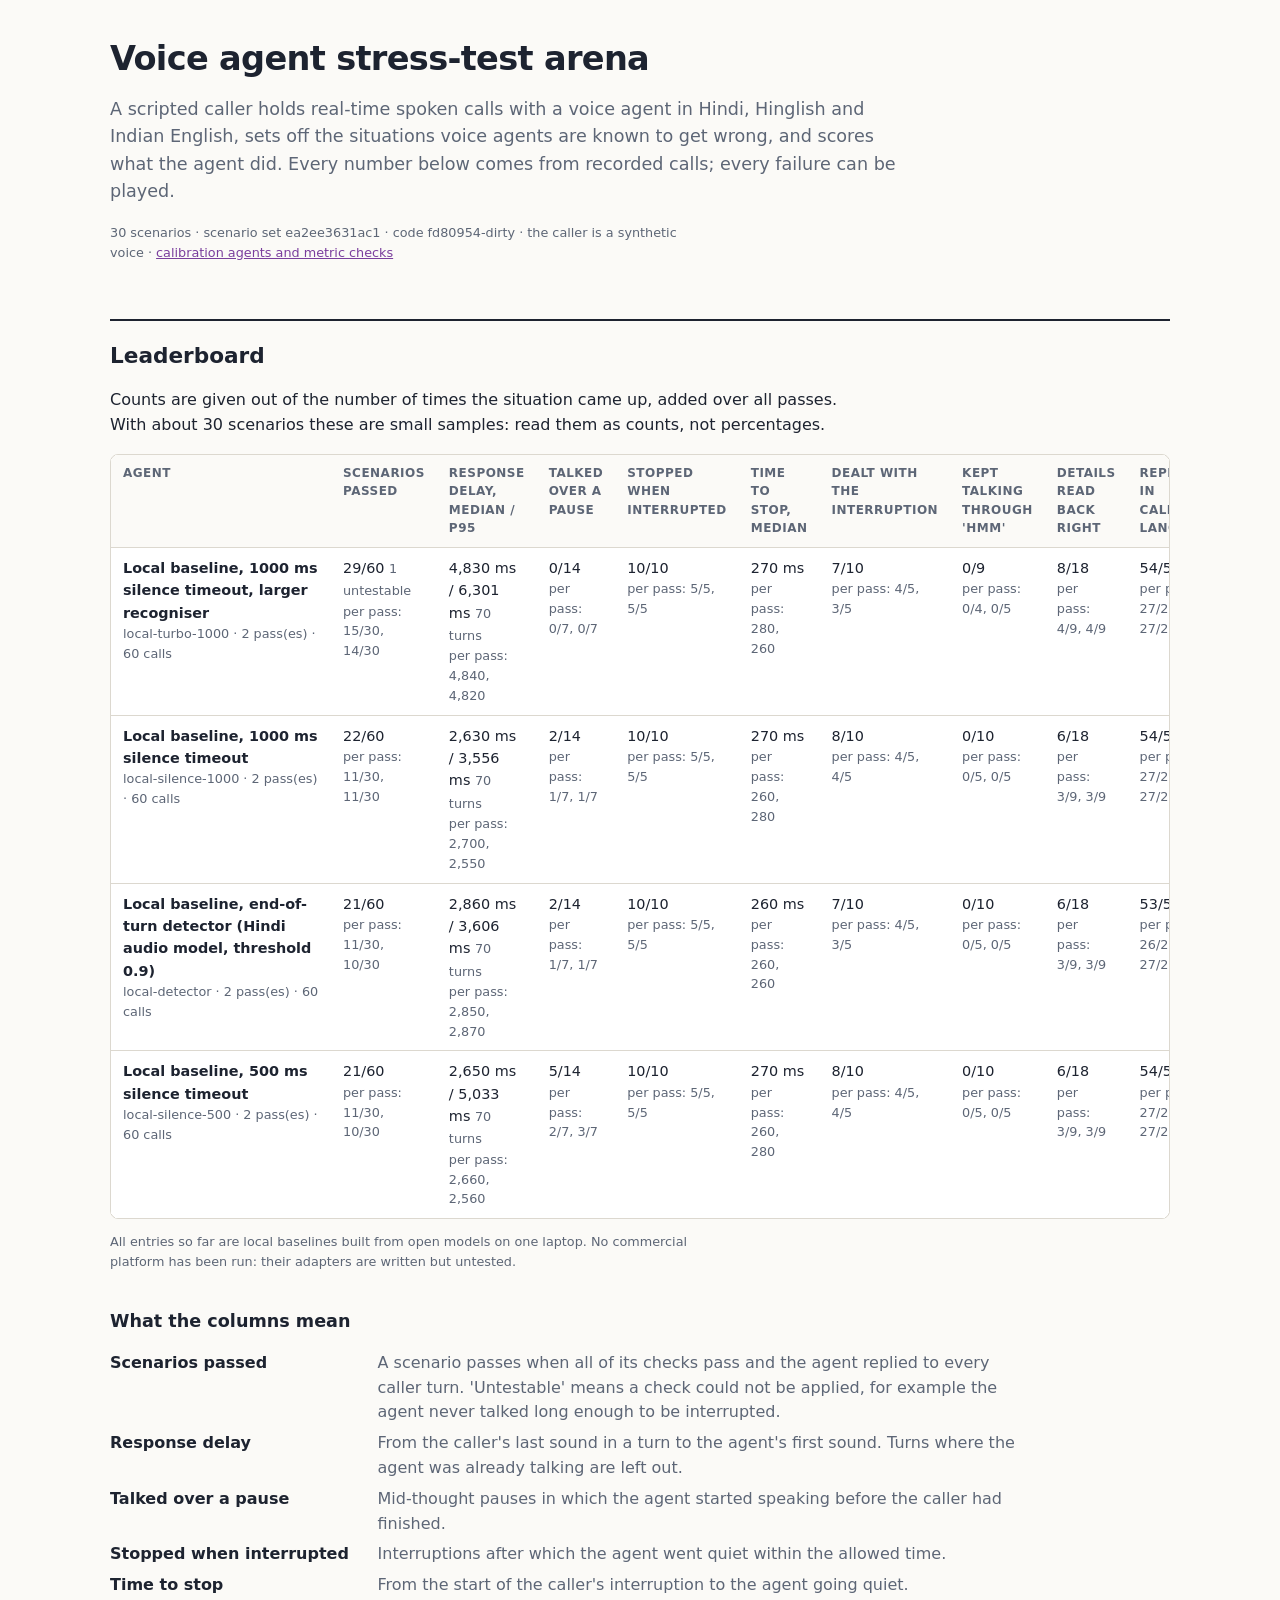
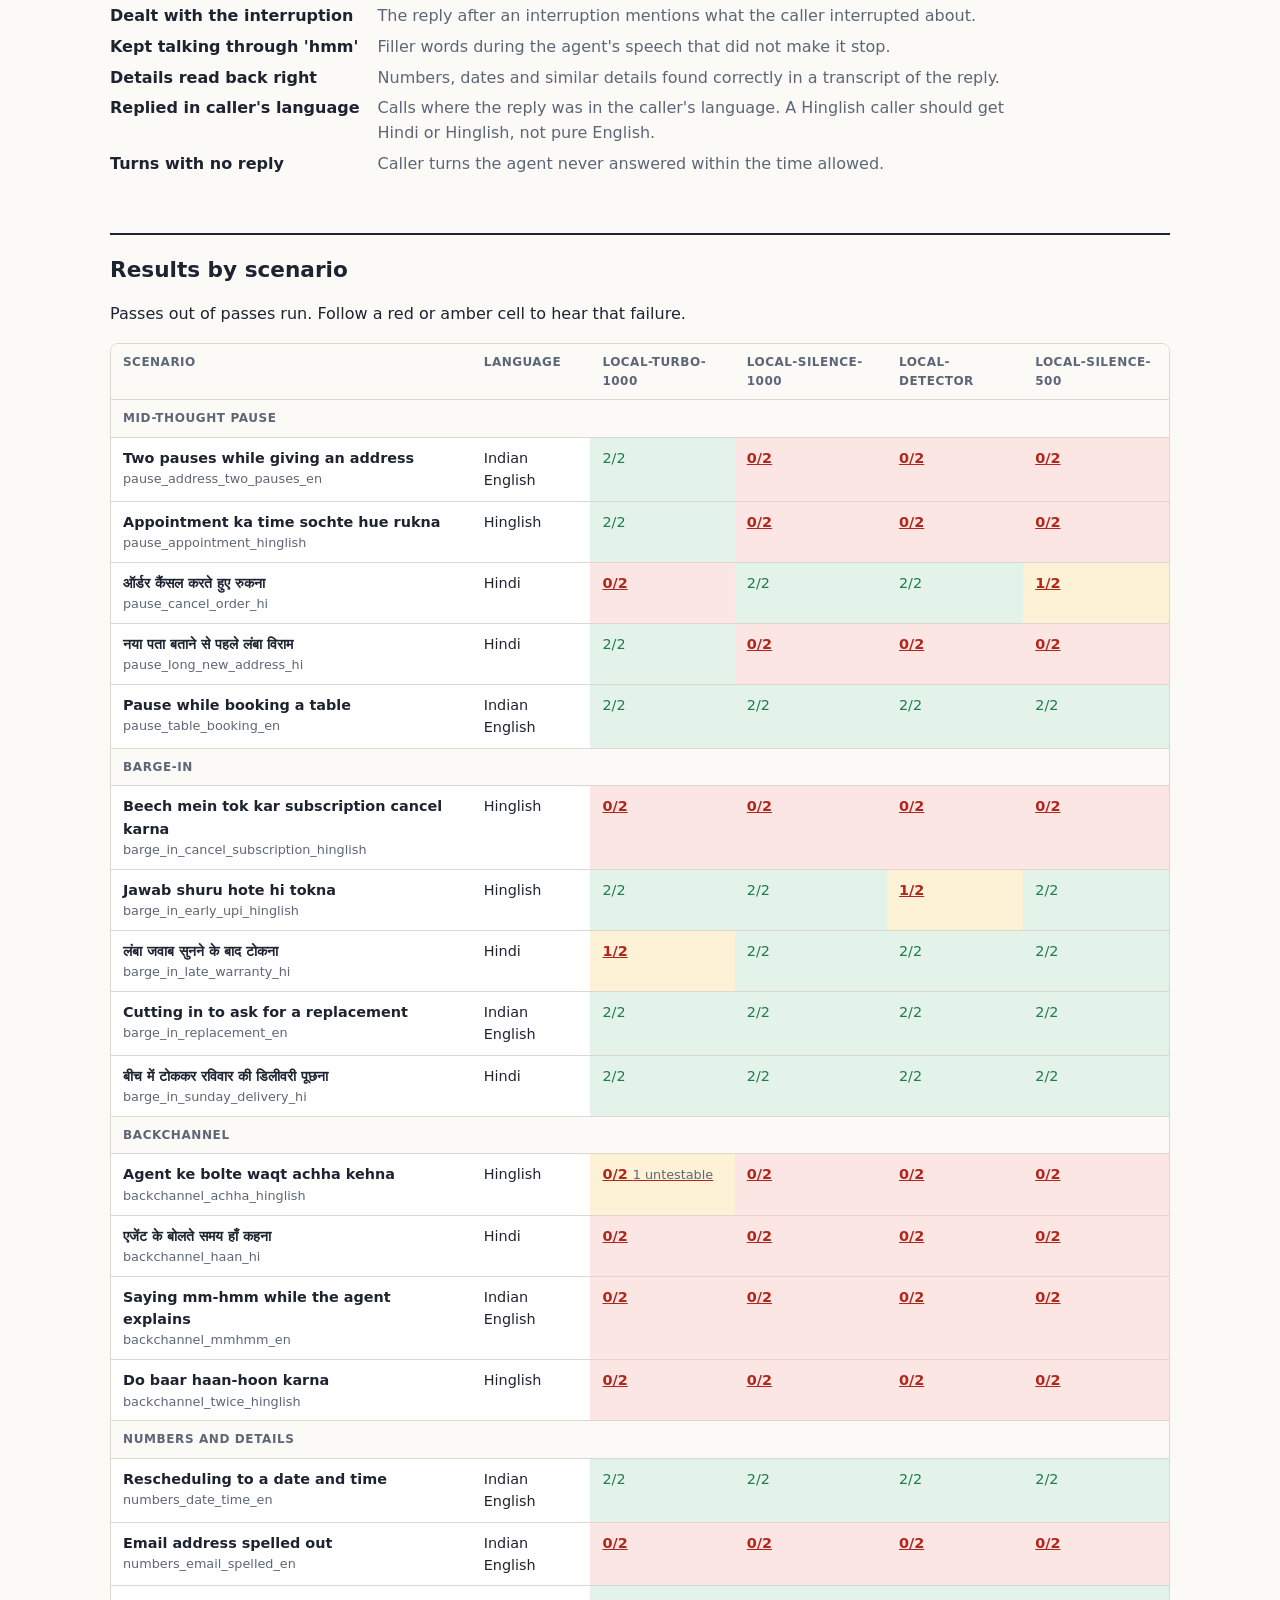
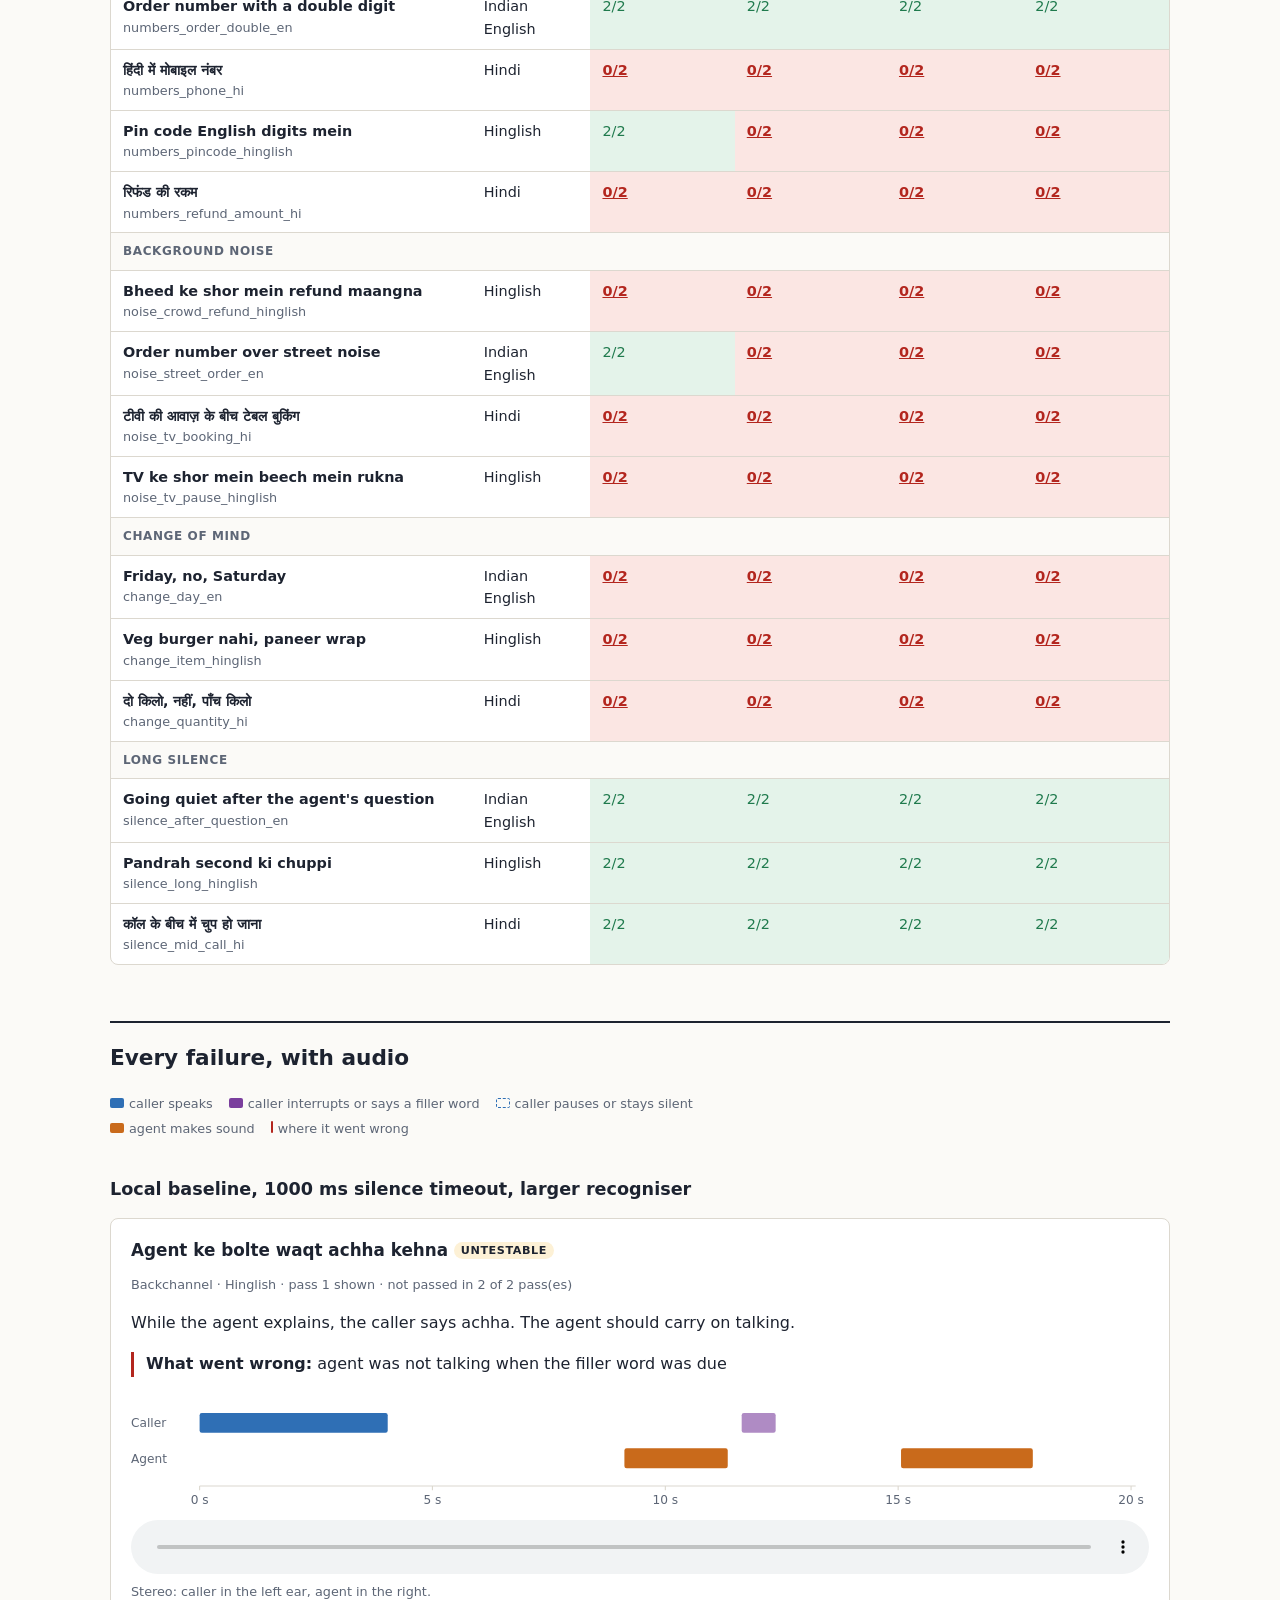
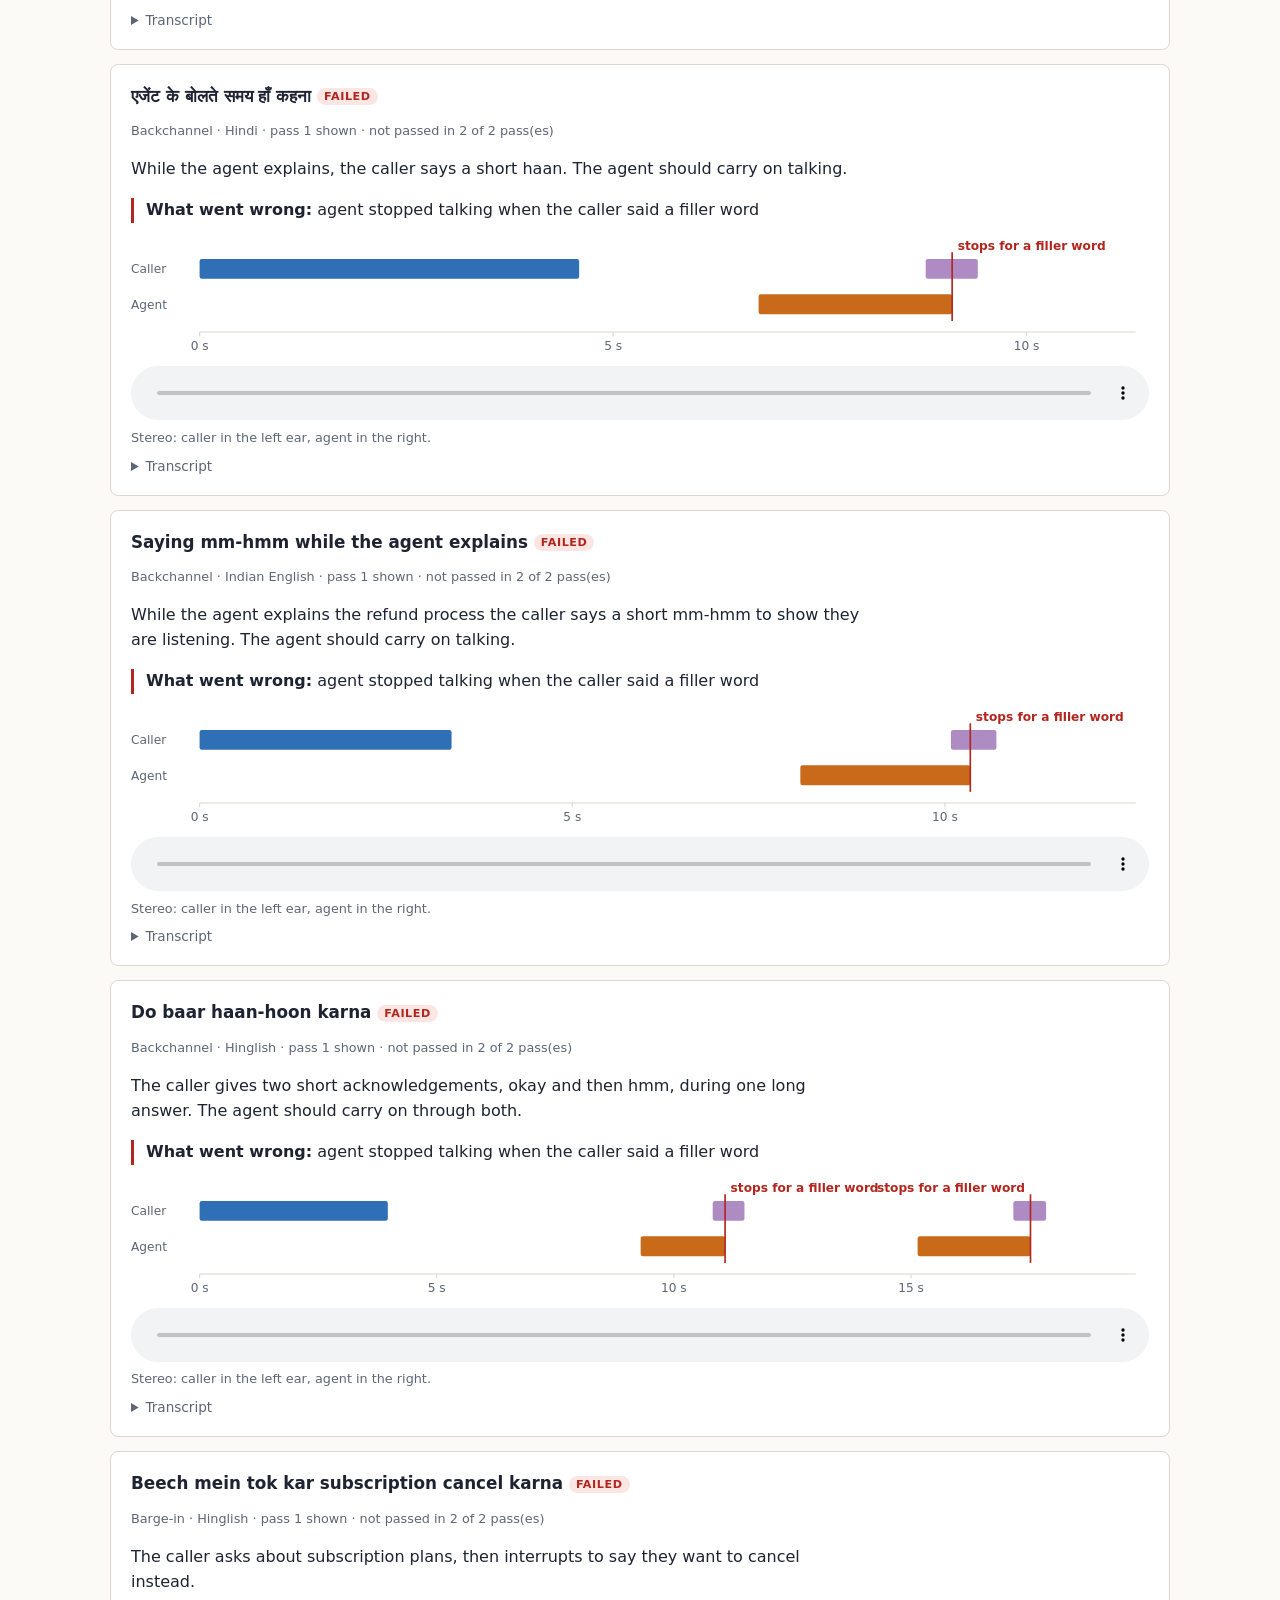
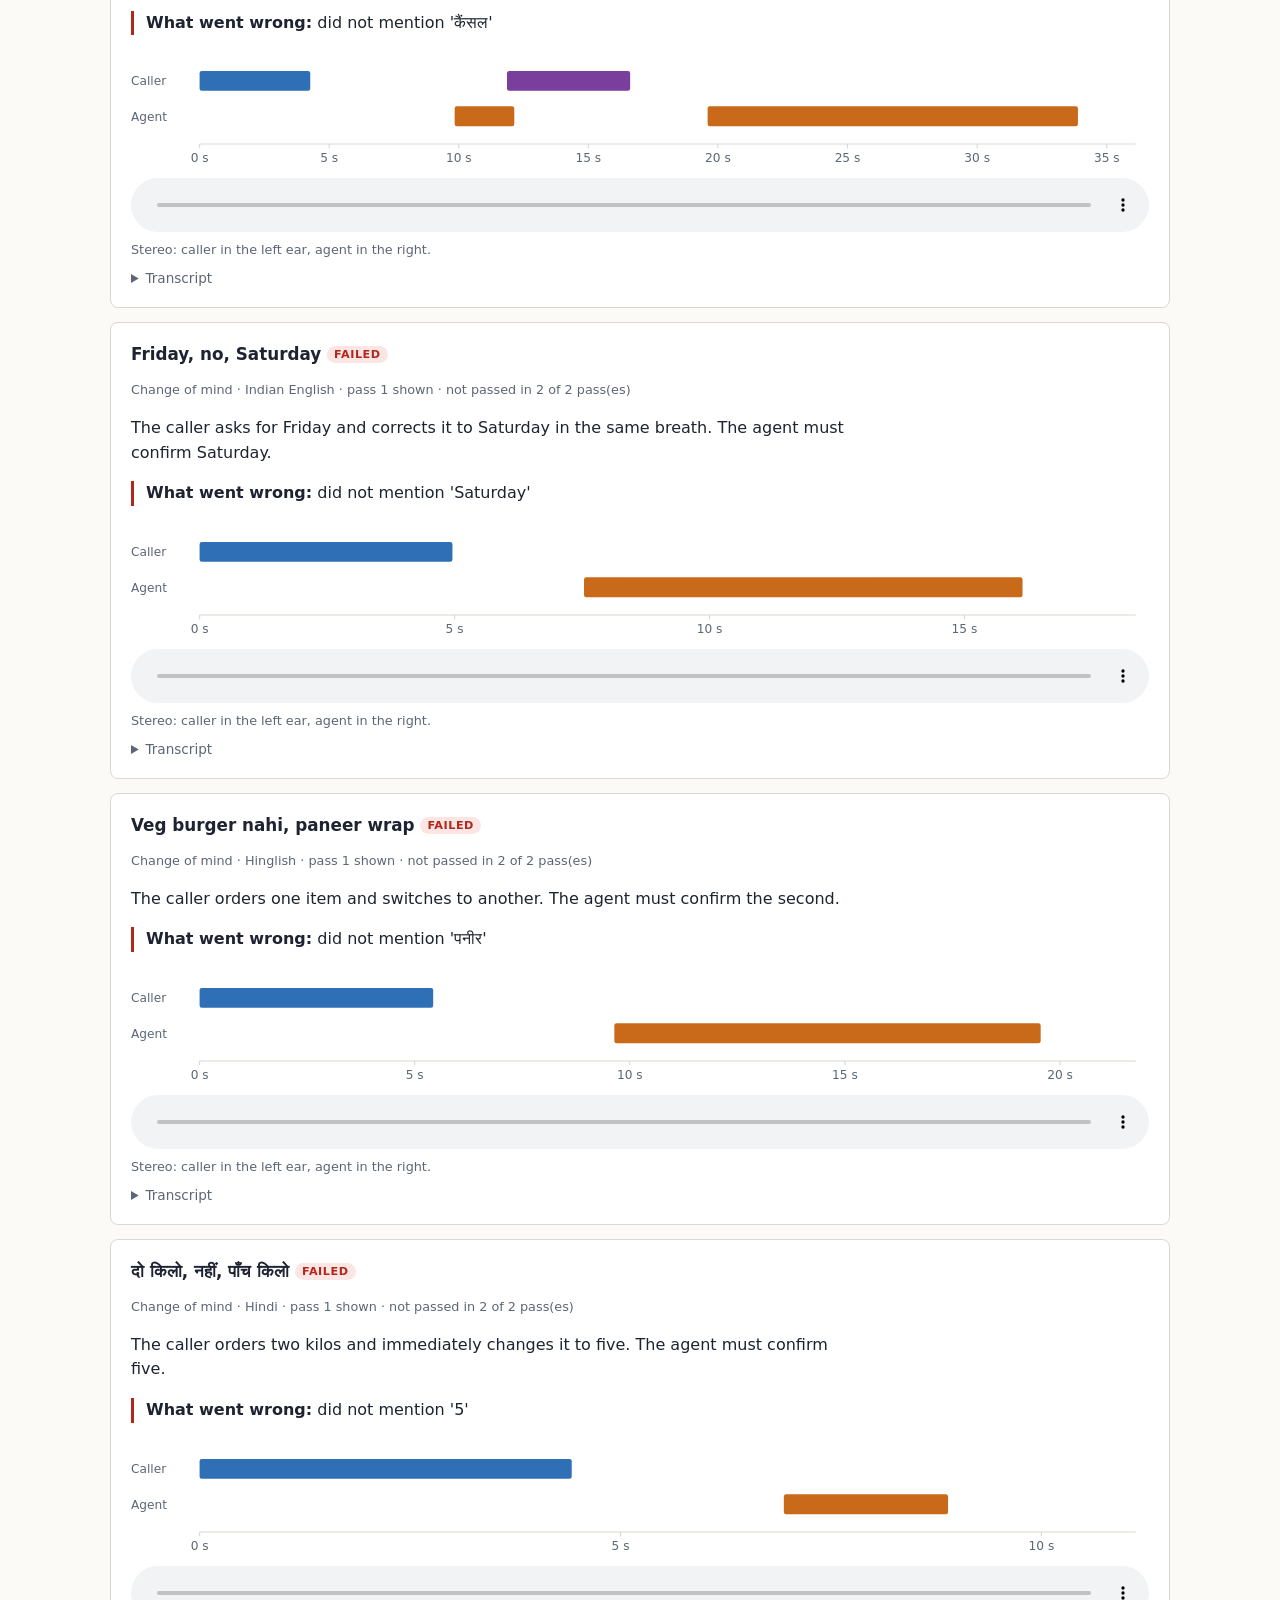
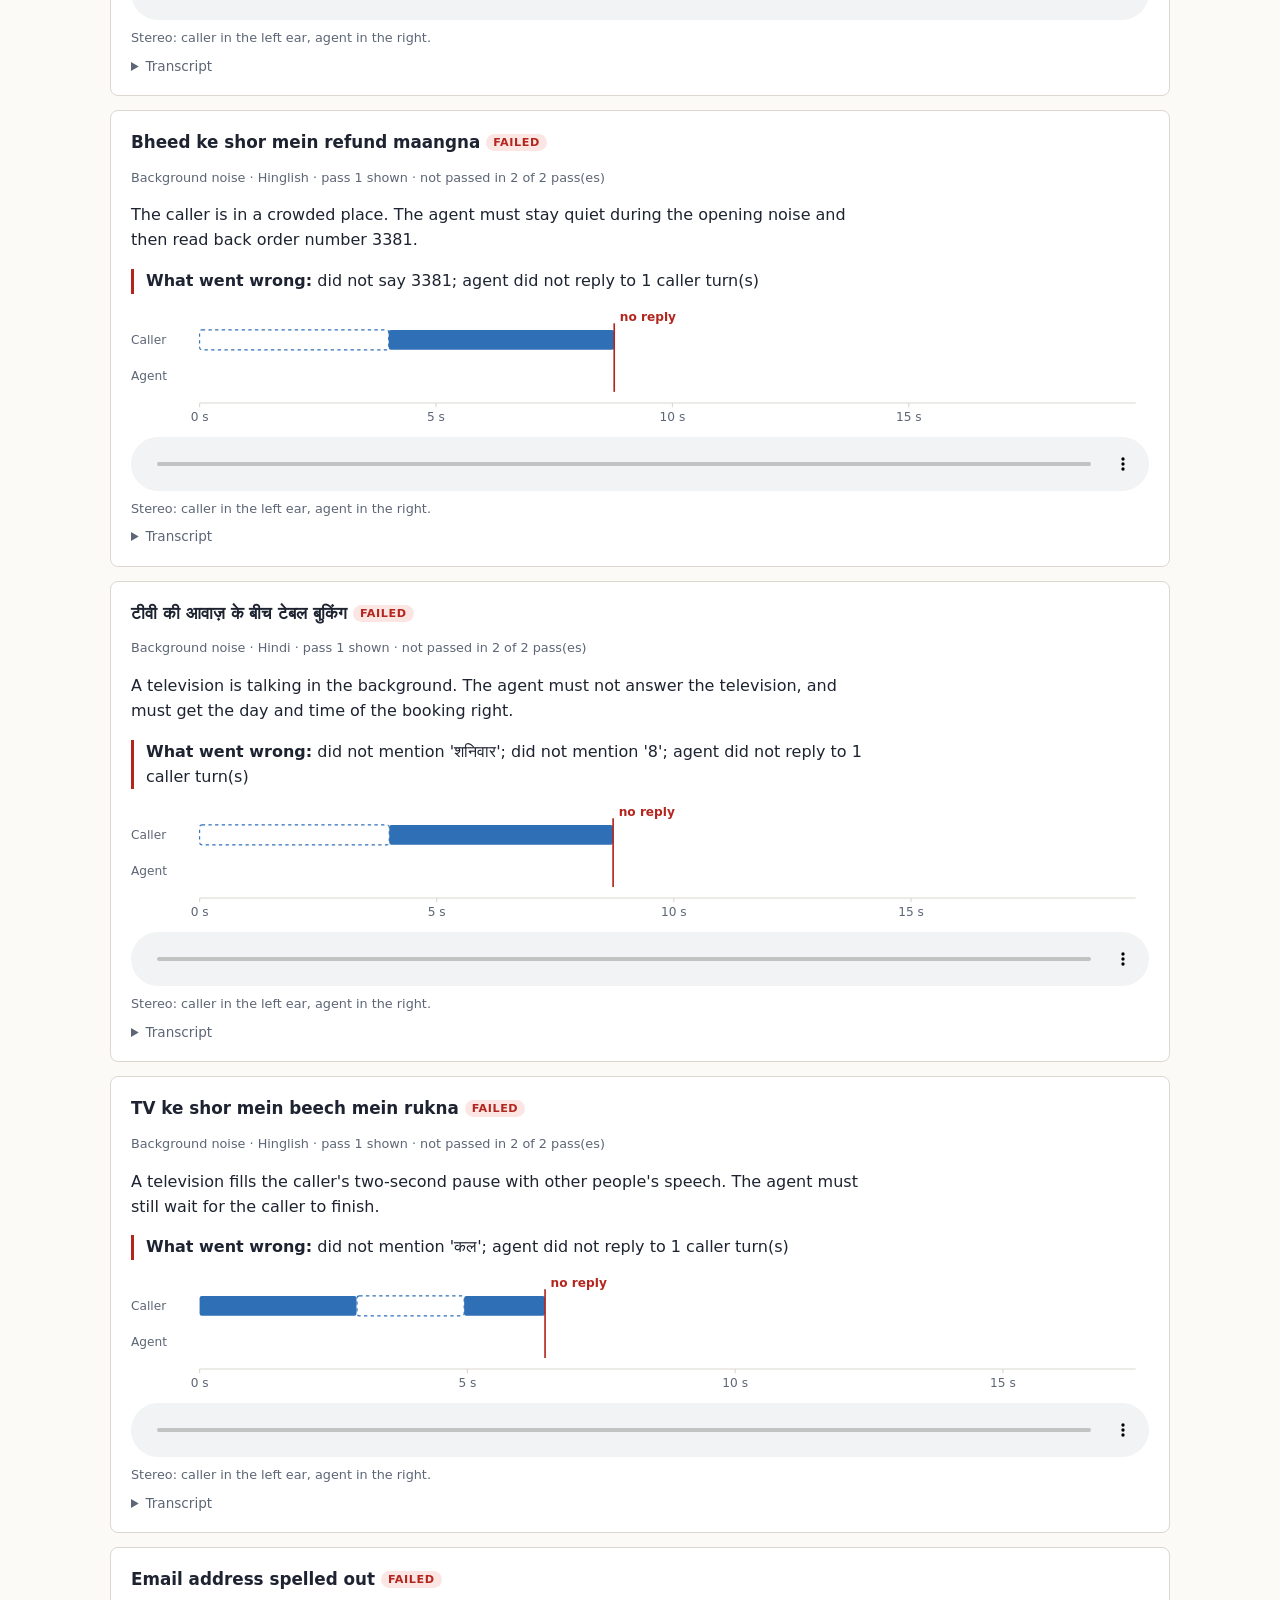
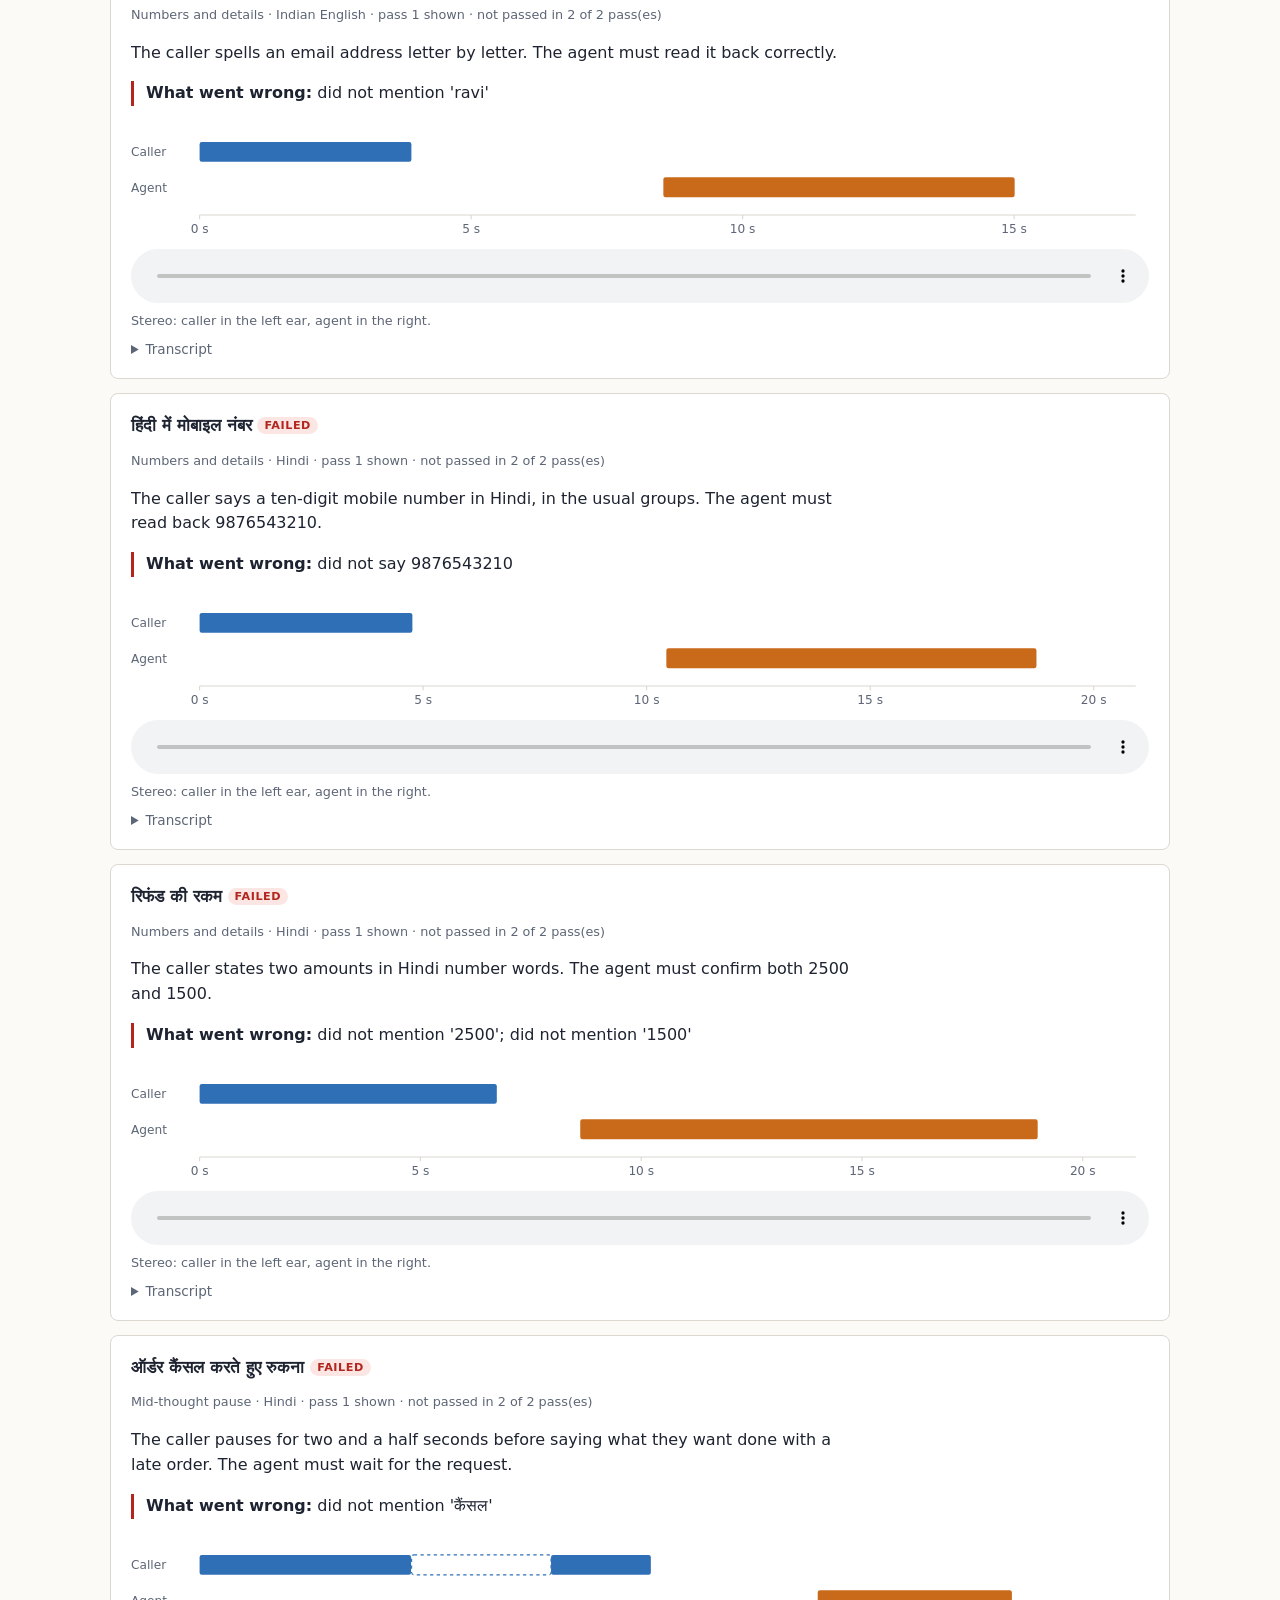
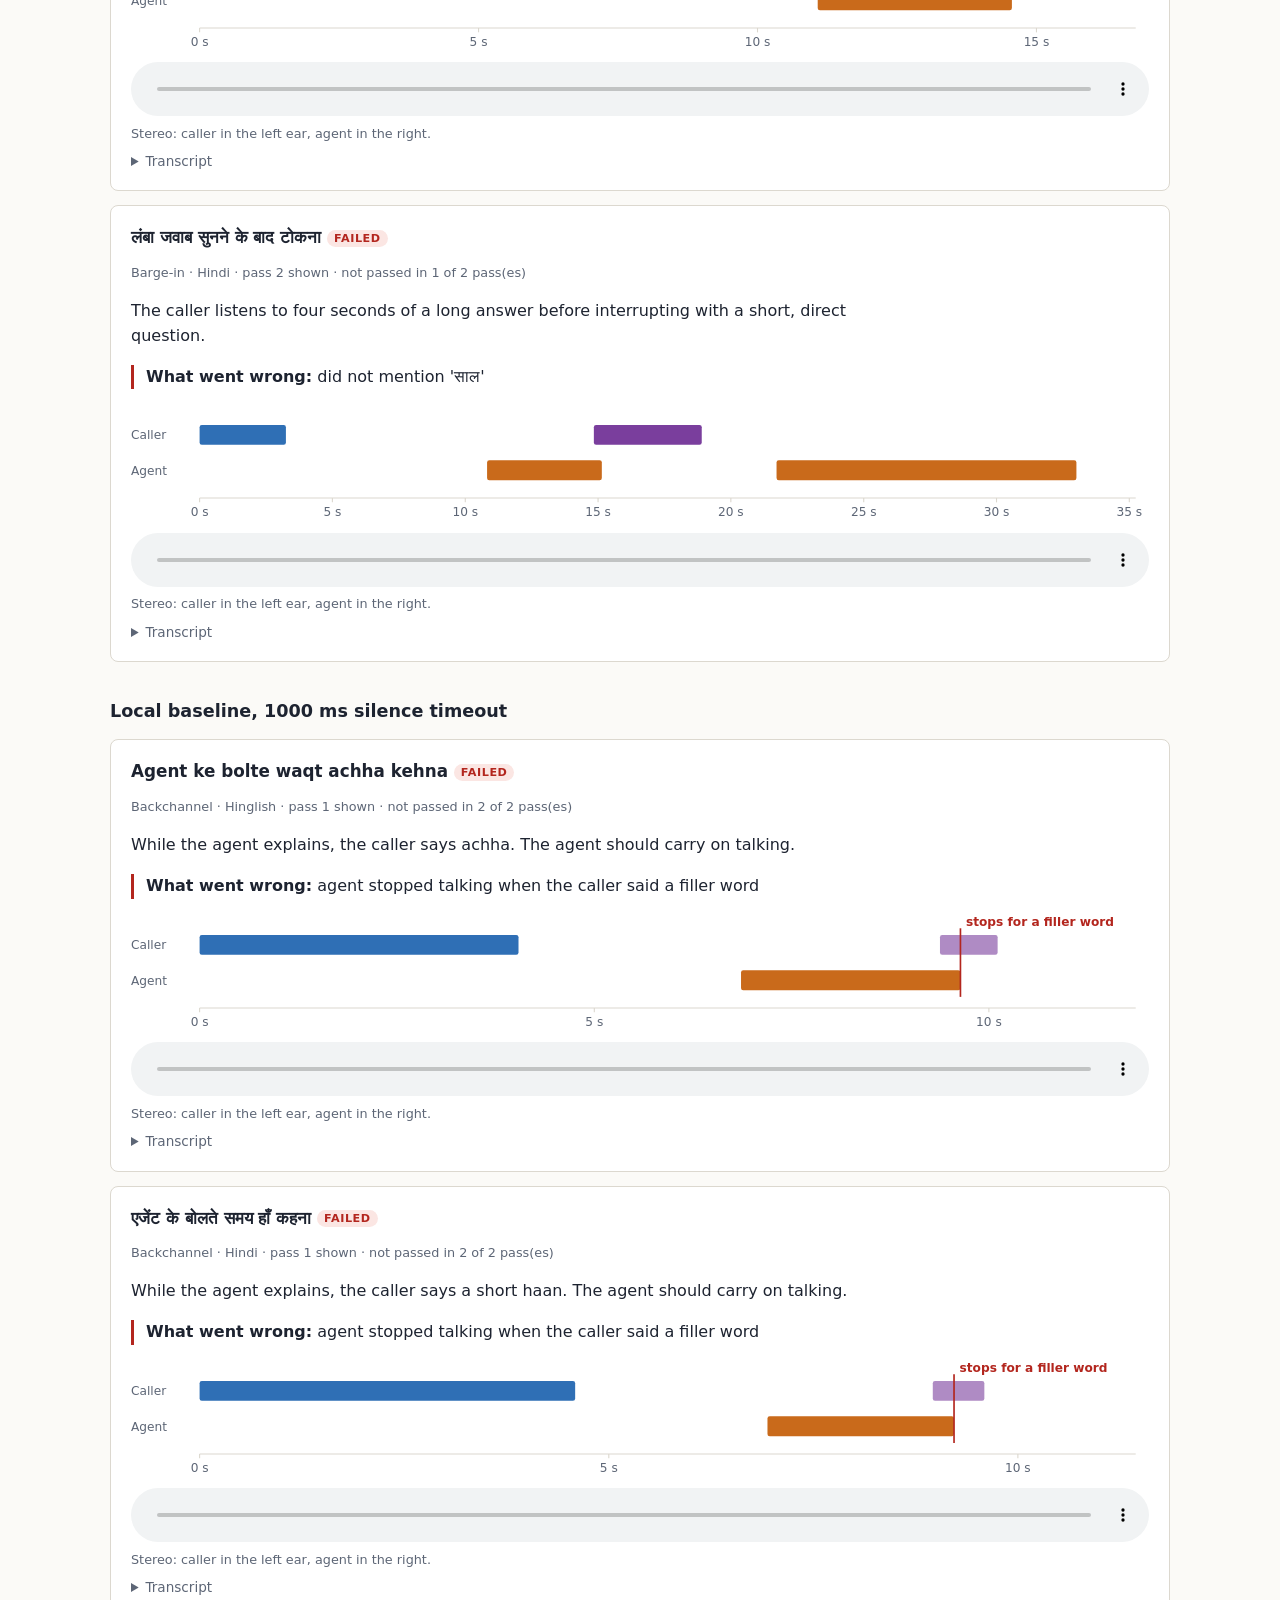
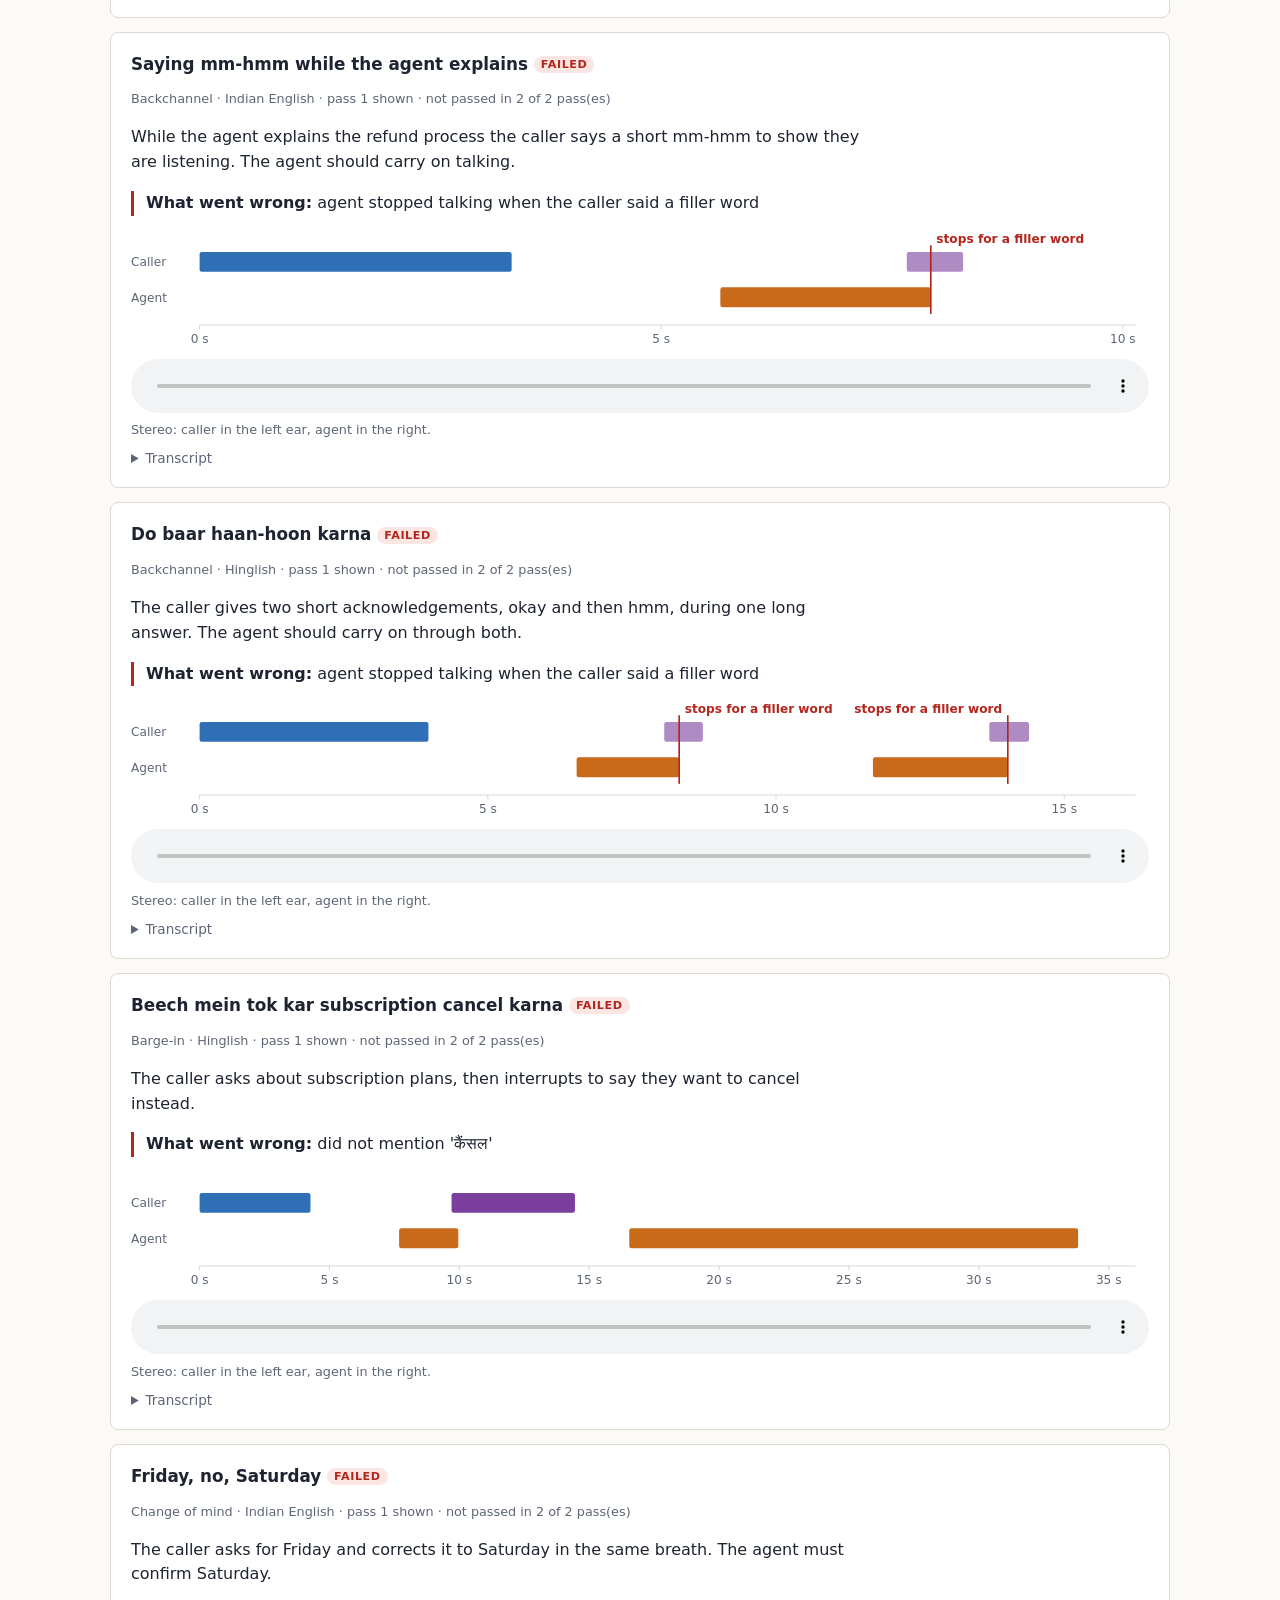
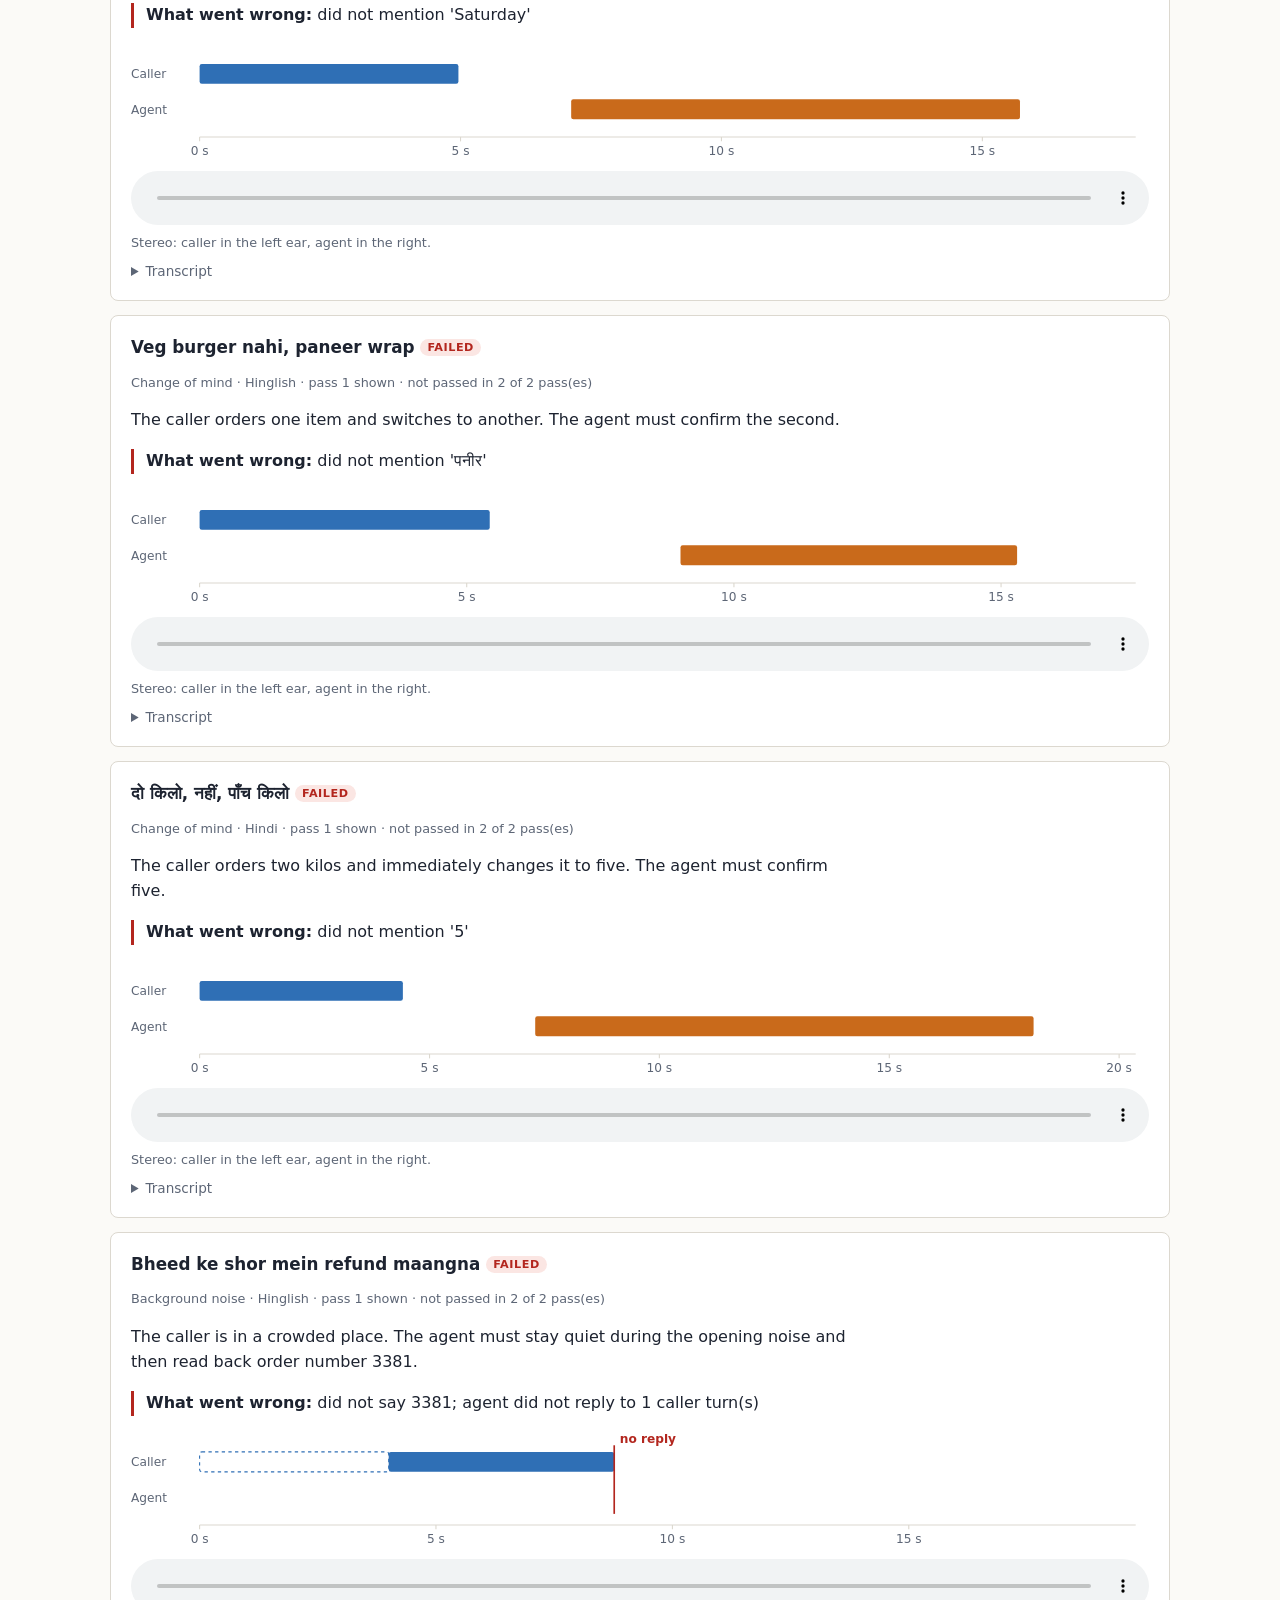
==== docs/index.html @ 0c14bcfb "Add the generated leaderboard site with failure audio" ====
<!doctype html><html lang='en'><head><meta charset='utf-8'><meta name='viewport' content='width=device-width,initial-scale=1'><title>Voice agent stress-test arena</title><style>
:root{--bg:#fbfaf7;--ink:#1d2330;--mute:#5d6676;--line:#dcd8cf;--card:#fff;--caller:#2f6fb5;--agent:#c96a1b;
--bad:#b3261e;--good:#1f7a4d;--goodbg:#e4f3ea;--badbg:#fbe6e3;--mixbg:#fdf1d6;--accent:#7a3e9d}
@media (prefers-color-scheme:dark){:root{--bg:#14171d;--ink:#e8e6e1;--mute:#a0a7b4;--line:#333946;--card:#1c2029;
--caller:#6aa6e8;--agent:#f0975a;--bad:#ff8a80;--good:#6fd39b;--goodbg:#173326;--badbg:#3d1f1c;--mixbg:#3a3118;--accent:#c79be3}}
*{box-sizing:border-box}body{margin:0;background:var(--bg);color:var(--ink);
font:16px/1.55 ui-sans-serif,system-ui,-apple-system,"Segoe UI",sans-serif}
main{max-width:1100px;margin:0 auto;padding:40px 20px 80px}
h1{font-size:2.1rem;line-height:1.15;margin:0 0 10px;letter-spacing:-.02em}
h2{font-size:1.35rem;margin:56px 0 8px;padding-top:18px;border-top:2px solid var(--ink)}
h3{font-size:1.1rem;margin:36px 0 10px}h4{margin:0 0 4px;font-size:1.05rem}
p{max-width:72ch}.lede{font-size:1.1rem;color:var(--mute)}a{color:var(--accent)}
.note,.meta,.spread,small{color:var(--mute);font-size:.8rem;font-weight:400}
.scroll{overflow-x:auto;border:1px solid var(--line);border-radius:8px;background:var(--card)}
table{border-collapse:collapse;width:100%;font-size:.9rem;font-variant-numeric:tabular-nums}
th,td{padding:9px 12px;text-align:left;border-bottom:1px solid var(--line);vertical-align:top}
thead th{font-size:.75rem;text-transform:uppercase;letter-spacing:.04em;color:var(--mute);background:var(--bg)}
tbody tr:last-child>*{border-bottom:0}th[scope=row]{font-weight:600;min-width:220px}
.matrix td.pass{background:var(--goodbg);color:var(--good)}.matrix td.fail{background:var(--badbg)}
.matrix td.mixed{background:var(--mixbg)}.matrix td.na{color:var(--mute)}
.matrix td a{color:var(--bad);font-weight:600}.family th{background:var(--bg);font-size:.75rem;
text-transform:uppercase;letter-spacing:.05em;color:var(--mute)}
.card{background:var(--card);border:1px solid var(--line);border-radius:8px;padding:18px 20px;margin:14px 0}
.badge{font-size:.7rem;text-transform:uppercase;letter-spacing:.05em;padding:2px 7px;border-radius:99px;
vertical-align:middle;background:var(--badbg);color:var(--bad)}.badge.untestable{background:var(--mixbg);color:var(--ink)}
.why{border-left:3px solid var(--bad);padding-left:12px}.k{font-weight:600;margin:10px 0 2px;font-size:.85rem}
svg{width:100%;height:auto;margin:6px 0;display:block}audio{width:100%;margin-top:6px}
.lab,.tick,.marktext{font:11px ui-sans-serif,system-ui,sans-serif;fill:var(--mute)}.tick{text-anchor:middle}
.axis{stroke:var(--line)}.caller{fill:var(--caller)}.caller.barge_in{fill:var(--accent)}
.caller.backchannel{fill:var(--accent);opacity:.6}.agent{fill:var(--agent)}
.gap{fill:none;stroke:var(--caller);stroke-dasharray:3 3}.mark{stroke:var(--bad);stroke-width:1.5}
.marktext{fill:var(--bad);font-weight:600}
.legend span{display:inline-block;margin-right:16px;font-size:.8rem;color:var(--mute)}
.legend i{display:inline-block;width:14px;height:10px;border-radius:2px;margin-right:5px;vertical-align:baseline}
details{margin-top:8px}summary{cursor:pointer;color:var(--mute);font-size:.85rem}ol{margin:4px 0;padding-left:22px}
dl{display:grid;grid-template-columns:max-content 1fr;gap:6px 18px;max-width:90ch}
dt{font-weight:600}dd{margin:0;color:var(--mute)}
</style></head><body><main><h1>Voice agent stress-test arena</h1><p class='lede'>A scripted caller holds real-time spoken calls with a voice agent in Hindi, Hinglish and Indian English, sets off the situations voice agents are known to get wrong, and scores what the agent did. Every number below comes from recorded calls; every failure can be played.</p><p class='note'>30 scenarios · scenario set ea2ee3631ac1 · code fd80954-dirty · the caller is a synthetic voice · <a href='calibration.html'>calibration agents and metric checks</a></p><h2>Leaderboard</h2><p>Counts are given out of the number of times the situation came up, added over all passes. With about 30 scenarios these are small samples: read them as counts, not percentages.</p><div class='scroll'><table class='board'><thead><tr><th>Agent</th><th>Scenarios passed</th><th>Response delay, median / p95</th><th>Talked over a pause</th><th>Stopped when interrupted</th><th>Time to stop, median</th><th>Dealt with the interruption</th><th>Kept talking through &#x27;hmm&#x27;</th><th>Details read back right</th><th>Replied in caller&#x27;s language</th><th>Turns with no reply</th></tr></thead><tbody><tr><th scope='row'>Local baseline, 1000 ms silence timeout, larger recogniser<div class='spread'>local-turbo-1000 · 2 pass(es) · 60 calls</div></th><td>29/60 <small>1 untestable</small><div class='spread'>per pass: 15/30, 14/30</div></td><td>4,830 ms / 6,301 ms <small>70 turns</small><div class='spread'>per pass: 4,840, 4,820</div></td><td>0/14<div class='spread'>per pass: 0/7, 0/7</div></td><td>10/10<div class='spread'>per pass: 5/5, 5/5</div></td><td>270 ms<div class='spread'>per pass: 280, 260</div></td><td>7/10<div class='spread'>per pass: 4/5, 3/5</div></td><td>0/9<div class='spread'>per pass: 0/4, 0/5</div></td><td>8/18<div class='spread'>per pass: 4/9, 4/9</div></td><td>54/54<div class='spread'>per pass: 27/27, 27/27</div></td><td>6/76<div class='spread'>per pass: 3/38, 3/38</div></td></tr><tr><th scope='row'>Local baseline, 1000 ms silence timeout<div class='spread'>local-silence-1000 · 2 pass(es) · 60 calls</div></th><td>22/60<div class='spread'>per pass: 11/30, 11/30</div></td><td>2,630 ms / 3,556 ms <small>70 turns</small><div class='spread'>per pass: 2,700, 2,550</div></td><td>2/14<div class='spread'>per pass: 1/7, 1/7</div></td><td>10/10<div class='spread'>per pass: 5/5, 5/5</div></td><td>270 ms<div class='spread'>per pass: 260, 280</div></td><td>8/10<div class='spread'>per pass: 4/5, 4/5</div></td><td>0/10<div class='spread'>per pass: 0/5, 0/5</div></td><td>6/18<div class='spread'>per pass: 3/9, 3/9</div></td><td>54/54<div class='spread'>per pass: 27/27, 27/27</div></td><td>6/76<div class='spread'>per pass: 3/38, 3/38</div></td></tr><tr><th scope='row'>Local baseline, end-of-turn detector (Hindi audio model, threshold 0.9)<div class='spread'>local-detector · 2 pass(es) · 60 calls</div></th><td>21/60<div class='spread'>per pass: 11/30, 10/30</div></td><td>2,860 ms / 3,606 ms <small>70 turns</small><div class='spread'>per pass: 2,850, 2,870</div></td><td>2/14<div class='spread'>per pass: 1/7, 1/7</div></td><td>10/10<div class='spread'>per pass: 5/5, 5/5</div></td><td>260 ms<div class='spread'>per pass: 260, 260</div></td><td>7/10<div class='spread'>per pass: 4/5, 3/5</div></td><td>0/10<div class='spread'>per pass: 0/5, 0/5</div></td><td>6/18<div class='spread'>per pass: 3/9, 3/9</div></td><td>53/54<div class='spread'>per pass: 26/27, 27/27</div></td><td>6/76<div class='spread'>per pass: 3/38, 3/38</div></td></tr><tr><th scope='row'>Local baseline, 500 ms silence timeout<div class='spread'>local-silence-500 · 2 pass(es) · 60 calls</div></th><td>21/60<div class='spread'>per pass: 11/30, 10/30</div></td><td>2,650 ms / 5,033 ms <small>70 turns</small><div class='spread'>per pass: 2,660, 2,560</div></td><td>5/14<div class='spread'>per pass: 2/7, 3/7</div></td><td>10/10<div class='spread'>per pass: 5/5, 5/5</div></td><td>270 ms<div class='spread'>per pass: 260, 280</div></td><td>8/10<div class='spread'>per pass: 4/5, 4/5</div></td><td>0/10<div class='spread'>per pass: 0/5, 0/5</div></td><td>6/18<div class='spread'>per pass: 3/9, 3/9</div></td><td>54/54<div class='spread'>per pass: 27/27, 27/27</div></td><td>6/76<div class='spread'>per pass: 3/38, 3/38</div></td></tr></tbody></table></div><p class='note'>All entries so far are local baselines built from open models on one laptop. No commercial platform has been run: their adapters are written but untested.</p><h3>What the columns mean</h3><dl><dt>Scenarios passed</dt><dd>A scenario passes when all of its checks pass and the agent replied to every caller turn. &#x27;Untestable&#x27; means a check could not be applied, for example the agent never talked long enough to be interrupted.</dd><dt>Response delay</dt><dd>From the caller&#x27;s last sound in a turn to the agent&#x27;s first sound. Turns where the agent was already talking are left out.</dd><dt>Talked over a pause</dt><dd>Mid-thought pauses in which the agent started speaking before the caller had finished.</dd><dt>Stopped when interrupted</dt><dd>Interruptions after which the agent went quiet within the allowed time.</dd><dt>Time to stop</dt><dd>From the start of the caller&#x27;s interruption to the agent going quiet.</dd><dt>Dealt with the interruption</dt><dd>The reply after an interruption mentions what the caller interrupted about.</dd><dt>Kept talking through &#x27;hmm&#x27;</dt><dd>Filler words during the agent&#x27;s speech that did not make it stop.</dd><dt>Details read back right</dt><dd>Numbers, dates and similar details found correctly in a transcript of the reply.</dd><dt>Replied in caller&#x27;s language</dt><dd>Calls where the reply was in the caller&#x27;s language. A Hinglish caller should get Hindi or Hinglish, not pure English.</dd><dt>Turns with no reply</dt><dd>Caller turns the agent never answered within the time allowed.</dd></dl><h2>Results by scenario</h2><p>Passes out of passes run. Follow a red or amber cell to hear that failure.</p><div class='scroll'><table class='matrix'><thead><tr><th>Scenario</th><th>Language</th><th>local-turbo-1000</th><th>local-silence-1000</th><th>local-detector</th><th>local-silence-500</th></tr></thead><tbody><tr class='family'><th colspan='6'>Mid-thought pause</th></tr><tr><th scope='row' title='The caller dictates a delivery address in three parts with a pause after each of the first two, as people do when reading an address aloud.'>Two pauses while giving an address<div class='spread'>pause_address_two_pauses_en</div></th><td>Indian English</td><td class='pass'>2/2</td><td class='fail'><a href='#local-silence-1000--pause_address_two_pauses_en'>0/2</a></td><td class='fail'><a href='#local-detector--pause_address_two_pauses_en'>0/2</a></td><td class='fail'><a href='#local-silence-500--pause_address_two_pauses_en'>0/2</a></td></tr><tr><th scope='row' title='The caller asks for a doctor&#x27;s appointment, hesitates for a second and a half, then gives the time.'>Appointment ka time sochte hue rukna<div class='spread'>pause_appointment_hinglish</div></th><td>Hinglish</td><td class='pass'>2/2</td><td class='fail'><a href='#local-silence-1000--pause_appointment_hinglish'>0/2</a></td><td class='fail'><a href='#local-detector--pause_appointment_hinglish'>0/2</a></td><td class='fail'><a href='#local-silence-500--pause_appointment_hinglish'>0/2</a></td></tr><tr><th scope='row' title='The caller pauses for two and a half seconds before saying what they want done with a late order. The agent must wait for the request.'>ऑर्डर कैंसल करते हुए रुकना<div class='spread'>pause_cancel_order_hi</div></th><td>Hindi</td><td class='fail'><a href='#local-turbo-1000--pause_cancel_order_hi'>0/2</a></td><td class='pass'>2/2</td><td class='pass'>2/2</td><td class='mixed'><a href='#local-silence-500--pause_cancel_order_hi'>1/2</a></td></tr><tr><th scope='row' title='The caller pauses for three seconds, the longest pause in the set, before giving a new address.'>नया पता बताने से पहले लंबा विराम<div class='spread'>pause_long_new_address_hi</div></th><td>Hindi</td><td class='pass'>2/2</td><td class='fail'><a href='#local-silence-1000--pause_long_new_address_hi'>0/2</a></td><td class='fail'><a href='#local-detector--pause_long_new_address_hi'>0/2</a></td><td class='fail'><a href='#local-silence-500--pause_long_new_address_hi'>0/2</a></td></tr><tr><th scope='row' title='The caller stops for two seconds in the middle of a booking request, then finishes it. The agent must wait and not answer the half sentence.'>Pause while booking a table<div class='spread'>pause_table_booking_en</div></th><td>Indian English</td><td class='pass'>2/2</td><td class='pass'>2/2</td><td class='pass'>2/2</td><td class='pass'>2/2</td></tr><tr class='family'><th colspan='6'>Barge-in</th></tr><tr><th scope='row' title='The caller asks about subscription plans, then interrupts to say they want to cancel instead.'>Beech mein tok kar subscription cancel karna<div class='spread'>barge_in_cancel_subscription_hinglish</div></th><td>Hinglish</td><td class='fail'><a href='#local-turbo-1000--barge_in_cancel_subscription_hinglish'>0/2</a></td><td class='fail'><a href='#local-silence-1000--barge_in_cancel_subscription_hinglish'>0/2</a></td><td class='fail'><a href='#local-detector--barge_in_cancel_subscription_hinglish'>0/2</a></td><td class='fail'><a href='#local-silence-500--barge_in_cancel_subscription_hinglish'>0/2</a></td></tr><tr><th scope='row' title='The caller interrupts only one second into the agent&#x27;s answer, the earliest barge-in in the set.'>Jawab shuru hote hi tokna<div class='spread'>barge_in_early_upi_hinglish</div></th><td>Hinglish</td><td class='pass'>2/2</td><td class='pass'>2/2</td><td class='mixed'><a href='#local-detector--barge_in_early_upi_hinglish'>1/2</a></td><td class='pass'>2/2</td></tr><tr><th scope='row' title='The caller listens to four seconds of a long answer before interrupting with a short, direct question.'>लंबा जवाब सुनने के बाद टोकना<div class='spread'>barge_in_late_warranty_hi</div></th><td>Hindi</td><td class='mixed'><a href='#local-turbo-1000--barge_in_late_warranty_hi'>1/2</a></td><td class='pass'>2/2</td><td class='pass'>2/2</td><td class='pass'>2/2</td></tr><tr><th scope='row' title='The caller asks for the return policy, then cuts into the answer two seconds in to say they want a replacement instead. The agent must stop and deal with the new request.'>Cutting in to ask for a replacement<div class='spread'>barge_in_replacement_en</div></th><td>Indian English</td><td class='pass'>2/2</td><td class='pass'>2/2</td><td class='pass'>2/2</td><td class='pass'>2/2</td></tr><tr><th scope='row' title='The caller asks for all delivery options, then interrupts the long answer with one specific question.'>बीच में टोककर रविवार की डिलीवरी पूछना<div class='spread'>barge_in_sunday_delivery_hi</div></th><td>Hindi</td><td class='pass'>2/2</td><td class='pass'>2/2</td><td class='pass'>2/2</td><td class='pass'>2/2</td></tr><tr class='family'><th colspan='6'>Backchannel</th></tr><tr><th scope='row' title='While the agent explains, the caller says achha. The agent should carry on talking.'>Agent ke bolte waqt achha kehna<div class='spread'>backchannel_achha_hinglish</div></th><td>Hinglish</td><td class='mixed'><a href='#local-turbo-1000--backchannel_achha_hinglish'>0/2 <small>1 untestable</small></a></td><td class='fail'><a href='#local-silence-1000--backchannel_achha_hinglish'>0/2</a></td><td class='fail'><a href='#local-detector--backchannel_achha_hinglish'>0/2</a></td><td class='fail'><a href='#local-silence-500--backchannel_achha_hinglish'>0/2</a></td></tr><tr><th scope='row' title='While the agent explains, the caller says a short haan. The agent should carry on talking.'>एजेंट के बोलते समय हाँ कहना<div class='spread'>backchannel_haan_hi</div></th><td>Hindi</td><td class='fail'><a href='#local-turbo-1000--backchannel_haan_hi'>0/2</a></td><td class='fail'><a href='#local-silence-1000--backchannel_haan_hi'>0/2</a></td><td class='fail'><a href='#local-detector--backchannel_haan_hi'>0/2</a></td><td class='fail'><a href='#local-silence-500--backchannel_haan_hi'>0/2</a></td></tr><tr><th scope='row' title='While the agent explains the refund process the caller says a short mm-hmm to show they are listening. The agent should carry on talking.'>Saying mm-hmm while the agent explains<div class='spread'>backchannel_mmhmm_en</div></th><td>Indian English</td><td class='fail'><a href='#local-turbo-1000--backchannel_mmhmm_en'>0/2</a></td><td class='fail'><a href='#local-silence-1000--backchannel_mmhmm_en'>0/2</a></td><td class='fail'><a href='#local-detector--backchannel_mmhmm_en'>0/2</a></td><td class='fail'><a href='#local-silence-500--backchannel_mmhmm_en'>0/2</a></td></tr><tr><th scope='row' title='The caller gives two short acknowledgements, okay and then hmm, during one long answer. The agent should carry on through both.'>Do baar haan-hoon karna<div class='spread'>backchannel_twice_hinglish</div></th><td>Hinglish</td><td class='fail'><a href='#local-turbo-1000--backchannel_twice_hinglish'>0/2</a></td><td class='fail'><a href='#local-silence-1000--backchannel_twice_hinglish'>0/2</a></td><td class='fail'><a href='#local-detector--backchannel_twice_hinglish'>0/2</a></td><td class='fail'><a href='#local-silence-500--backchannel_twice_hinglish'>0/2</a></td></tr><tr class='family'><th colspan='6'>Numbers and details</th></tr><tr><th scope='row' title='The caller gives a new date and time for an appointment. The agent must confirm the 23rd of March.'>Rescheduling to a date and time<div class='spread'>numbers_date_time_en</div></th><td>Indian English</td><td class='pass'>2/2</td><td class='pass'>2/2</td><td class='pass'>2/2</td><td class='pass'>2/2</td></tr><tr><th scope='row' title='The caller spells an email address letter by letter. The agent must read it back correctly.'>Email address spelled out<div class='spread'>numbers_email_spelled_en</div></th><td>Indian English</td><td class='fail'><a href='#local-turbo-1000--numbers_email_spelled_en'>0/2</a></td><td class='fail'><a href='#local-silence-1000--numbers_email_spelled_en'>0/2</a></td><td class='fail'><a href='#local-detector--numbers_email_spelled_en'>0/2</a></td><td class='fail'><a href='#local-silence-500--numbers_email_spelled_en'>0/2</a></td></tr><tr><th scope='row' title='The caller reads out an order number using &#x27;double nine&#x27;, the usual Indian way. The agent must read back 47993.'>Order number with a double digit<div class='spread'>numbers_order_double_en</div></th><td>Indian English</td><td class='pass'>2/2</td><td class='pass'>2/2</td><td class='pass'>2/2</td><td class='pass'>2/2</td></tr><tr><th scope='row' title='The caller says a ten-digit mobile number in Hindi, in the usual groups. The agent must read back 9876543210.'>हिंदी में मोबाइल नंबर<div class='spread'>numbers_phone_hi</div></th><td>Hindi</td><td class='fail'><a href='#local-turbo-1000--numbers_phone_hi'>0/2</a></td><td class='fail'><a href='#local-silence-1000--numbers_phone_hi'>0/2</a></td><td class='fail'><a href='#local-detector--numbers_phone_hi'>0/2</a></td><td class='fail'><a href='#local-silence-500--numbers_phone_hi'>0/2</a></td></tr><tr><th scope='row' title='A Hinglish caller gives a PIN code with English digit names inside a Hindi sentence. The agent must read back 560038.'>Pin code English digits mein<div class='spread'>numbers_pincode_hinglish</div></th><td>Hinglish</td><td class='pass'>2/2</td><td class='fail'><a href='#local-silence-1000--numbers_pincode_hinglish'>0/2</a></td><td class='fail'><a href='#local-detector--numbers_pincode_hinglish'>0/2</a></td><td class='fail'><a href='#local-silence-500--numbers_pincode_hinglish'>0/2</a></td></tr><tr><th scope='row' title='The caller states two amounts in Hindi number words. The agent must confirm both 2500 and 1500.'>रिफंड की रकम<div class='spread'>numbers_refund_amount_hi</div></th><td>Hindi</td><td class='fail'><a href='#local-turbo-1000--numbers_refund_amount_hi'>0/2</a></td><td class='fail'><a href='#local-silence-1000--numbers_refund_amount_hi'>0/2</a></td><td class='fail'><a href='#local-detector--numbers_refund_amount_hi'>0/2</a></td><td class='fail'><a href='#local-silence-500--numbers_refund_amount_hi'>0/2</a></td></tr><tr class='family'><th colspan='6'>Background noise</th></tr><tr><th scope='row' title='The caller is in a crowded place. The agent must stay quiet during the opening noise and then read back order number 3381.'>Bheed ke shor mein refund maangna<div class='spread'>noise_crowd_refund_hinglish</div></th><td>Hinglish</td><td class='fail'><a href='#local-turbo-1000--noise_crowd_refund_hinglish'>0/2</a></td><td class='fail'><a href='#local-silence-1000--noise_crowd_refund_hinglish'>0/2</a></td><td class='fail'><a href='#local-detector--noise_crowd_refund_hinglish'>0/2</a></td><td class='fail'><a href='#local-silence-500--noise_crowd_refund_hinglish'>0/2</a></td></tr><tr><th scope='row' title='The call opens with four seconds of traffic noise and nothing else, then the caller gives an order number over the noise. The agent must stay quiet during the noise and then read back 61205.'>Order number over street noise<div class='spread'>noise_street_order_en</div></th><td>Indian English</td><td class='pass'>2/2</td><td class='fail'><a href='#local-silence-1000--noise_street_order_en'>0/2</a></td><td class='fail'><a href='#local-detector--noise_street_order_en'>0/2</a></td><td class='fail'><a href='#local-silence-500--noise_street_order_en'>0/2</a></td></tr><tr><th scope='row' title='A television is talking in the background. The agent must not answer the television, and must get the day and time of the booking right.'>टीवी की आवाज़ के बीच टेबल बुकिंग<div class='spread'>noise_tv_booking_hi</div></th><td>Hindi</td><td class='fail'><a href='#local-turbo-1000--noise_tv_booking_hi'>0/2</a></td><td class='fail'><a href='#local-silence-1000--noise_tv_booking_hi'>0/2</a></td><td class='fail'><a href='#local-detector--noise_tv_booking_hi'>0/2</a></td><td class='fail'><a href='#local-silence-500--noise_tv_booking_hi'>0/2</a></td></tr><tr><th scope='row' title='A television fills the caller&#x27;s two-second pause with other people&#x27;s speech. The agent must still wait for the caller to finish.'>TV ke shor mein beech mein rukna<div class='spread'>noise_tv_pause_hinglish</div></th><td>Hinglish</td><td class='fail'><a href='#local-turbo-1000--noise_tv_pause_hinglish'>0/2</a></td><td class='fail'><a href='#local-silence-1000--noise_tv_pause_hinglish'>0/2</a></td><td class='fail'><a href='#local-detector--noise_tv_pause_hinglish'>0/2</a></td><td class='fail'><a href='#local-silence-500--noise_tv_pause_hinglish'>0/2</a></td></tr><tr class='family'><th colspan='6'>Change of mind</th></tr><tr><th scope='row' title='The caller asks for Friday and corrects it to Saturday in the same breath. The agent must confirm Saturday.'>Friday, no, Saturday<div class='spread'>change_day_en</div></th><td>Indian English</td><td class='fail'><a href='#local-turbo-1000--change_day_en'>0/2</a></td><td class='fail'><a href='#local-silence-1000--change_day_en'>0/2</a></td><td class='fail'><a href='#local-detector--change_day_en'>0/2</a></td><td class='fail'><a href='#local-silence-500--change_day_en'>0/2</a></td></tr><tr><th scope='row' title='The caller orders one item and switches to another. The agent must confirm the second.'>Veg burger nahi, paneer wrap<div class='spread'>change_item_hinglish</div></th><td>Hinglish</td><td class='fail'><a href='#local-turbo-1000--change_item_hinglish'>0/2</a></td><td class='fail'><a href='#local-silence-1000--change_item_hinglish'>0/2</a></td><td class='fail'><a href='#local-detector--change_item_hinglish'>0/2</a></td><td class='fail'><a href='#local-silence-500--change_item_hinglish'>0/2</a></td></tr><tr><th scope='row' title='The caller orders two kilos and immediately changes it to five. The agent must confirm five.'>दो किलो, नहीं, पाँच किलो<div class='spread'>change_quantity_hi</div></th><td>Hindi</td><td class='fail'><a href='#local-turbo-1000--change_quantity_hi'>0/2</a></td><td class='fail'><a href='#local-silence-1000--change_quantity_hi'>0/2</a></td><td class='fail'><a href='#local-detector--change_quantity_hi'>0/2</a></td><td class='fail'><a href='#local-silence-500--change_quantity_hi'>0/2</a></td></tr><tr class='family'><th colspan='6'>Long silence</th></tr><tr><th scope='row' title='After the agent&#x27;s first reply the caller says nothing for twelve seconds, as if looking for a document, then comes back. The agent should check in during the silence and still be there afterwards.'>Going quiet after the agent&#x27;s question<div class='spread'>silence_after_question_en</div></th><td>Indian English</td><td class='pass'>2/2</td><td class='pass'>2/2</td><td class='pass'>2/2</td><td class='pass'>2/2</td></tr><tr><th scope='row' title='The longest silence in the set: fifteen seconds of nothing after the agent&#x27;s reply, then the caller carries on.'>Pandrah second ki chuppi<div class='spread'>silence_long_hinglish</div></th><td>Hinglish</td><td class='pass'>2/2</td><td class='pass'>2/2</td><td class='pass'>2/2</td><td class='pass'>2/2</td></tr><tr><th scope='row' title='The caller goes silent for twelve seconds after the agent&#x27;s reply, then asks whether the agent is listening.'>कॉल के बीच में चुप हो जाना<div class='spread'>silence_mid_call_hi</div></th><td>Hindi</td><td class='pass'>2/2</td><td class='pass'>2/2</td><td class='pass'>2/2</td><td class='pass'>2/2</td></tr></tbody></table></div><h2>Every failure, with audio</h2><p class='legend'><span><i style='background:var(--caller)'></i>caller speaks</span><span><i style='background:var(--accent)'></i>caller interrupts or says a filler word</span><span><i style='border:1px dashed var(--caller)'></i>caller pauses or stays silent</span><span><i style='background:var(--agent)'></i>agent makes sound</span><span><i style='background:var(--bad);width:2px;height:12px'></i>where it went wrong</span></p><h3>Local baseline, 1000 ms silence timeout, larger recogniser</h3><article class='card' id='local-turbo-1000--backchannel_achha_hinglish'><h4>Agent ke bolte waqt achha kehna <span class='badge untestable'>untestable</span></h4><p class='meta'>Backchannel · Hinglish · pass 1 shown · not passed in 2 of 2 pass(es)</p><p>While the agent explains, the caller says achha. The agent should carry on talking.</p><p class='why'><strong>What went wrong:</strong> agent was not talking when the filler word was due</p><svg viewBox='0 0 920 104' role='img' aria-label='Timeline of the call'><text class='lab' x='0' y='31'>Caller</text><text class='lab' x='0' y='63'>Agent</text><line class='axis' x1='62' y1='84' x2='908' y2='84'/><line class='axis' x1='62.0' y1='84' x2='62.0' y2='88'/><text class='tick' x='62.0' y='100'>0 s</text><line class='axis' x1='272.4' y1='84' x2='272.4' y2='88'/><text class='tick' x='272.4' y='100'>5 s</text><line class='axis' x1='482.9' y1='84' x2='482.9' y2='88'/><text class='tick' x='482.9' y='100'>10 s</text><line class='axis' x1='693.3' y1='84' x2='693.3' y2='88'/><text class='tick' x='693.3' y='100'>15 s</text><line class='axis' x1='903.8' y1='84' x2='903.8' y2='88'/><text class='tick' x='903.8' y='100'>20 s</text><rect class='caller turn' x='62.0' y='18' width='170.0' height='18' rx='2'><title>Mujhe detail mein batao ki EMI ka process kya hota hai.</title></rect><rect class='caller backchannel' x='551.9' y='18' width='30.7' height='18' rx='2'><title>Achha.</title></rect><rect class='agent' x='445.9' y='50' width='93.4' height='18' rx='2'><title>agent speaks 9.12–11.34 s</title></rect><rect class='agent' x='695.9' y='50' width='119.1' height='18' rx='2'><title>agent speaks 15.06–17.89 s</title></rect></svg><audio controls preload='none' src='audio/local-turbo-1000--backchannel_achha_hinglish.mp3'></audio><div class='spread'>Stereo: caller in the left ear, agent in the right.</div><details><summary>Transcript</summary><p class='k'>What the caller said</p><ol><li>Mujhe detail mein batao ki EMI ka process kya hota hai.</li><li>Achha. <em>(backchannel)</em></li></ol><p class='k'>What the agent said, as transcribed</p><ol><li>मैं समझता हूँ, यमाए, क्या हुआ, क्या आपको कुछ और चाहिए?</li></ol></details></article><article class='card' id='local-turbo-1000--backchannel_haan_hi'><h4>एजेंट के बोलते समय हाँ कहना <span class='badge failed'>failed</span></h4><p class='meta'>Backchannel · Hindi · pass 1 shown · not passed in 2 of 2 pass(es)</p><p>While the agent explains, the caller says a short haan. The agent should carry on talking.</p><p class='why'><strong>What went wrong:</strong> agent stopped talking when the caller said a filler word</p><svg viewBox='0 0 920 104' role='img' aria-label='Timeline of the call'><text class='lab' x='0' y='31'>Caller</text><text class='lab' x='0' y='63'>Agent</text><line class='axis' x1='62' y1='84' x2='908' y2='84'/><line class='axis' x1='62.0' y1='84' x2='62.0' y2='88'/><text class='tick' x='62.0' y='100'>0 s</text><line class='axis' x1='435.7' y1='84' x2='435.7' y2='88'/><text class='tick' x='435.7' y='100'>5 s</text><line class='axis' x1='809.3' y1='84' x2='809.3' y2='88'/><text class='tick' x='809.3' y='100'>10 s</text><rect class='caller turn' x='62.0' y='18' width='343.0' height='18' rx='2'><title>मुझे विस्तार से बताइए कि नया कनेक्शन लेने की प्रक्रिया क्या है।</title></rect><rect class='caller backchannel' x='718.2' y='18' width='47.1' height='18' rx='2'><title>हाँ।</title></rect><rect class='agent' x='567.2' y='50' width='174.9' height='18' rx='2'><title>agent speaks 6.76–9.10 s</title></rect><line class='mark' x1='742.1' y1='12' x2='742.1' y2='74'/><text class='marktext' x='747.1' y='10' text-anchor='start'>stops for a filler word</text></svg><audio controls preload='none' src='audio/local-turbo-1000--backchannel_haan_hi.mp3'></audio><div class='spread'>Stereo: caller in the left ear, agent in the right.</div><details><summary>Transcript</summary><p class='k'>What the caller said</p><ol><li>मुझे विस्तार से बताइए कि नया कनेक्शन लेने की प्रक्रिया क्या है।</li><li>हाँ। <em>(backchannel)</em></li></ol><p class='k'>What the agent said, as transcribed</p><ol><li>मैं समझ गया आपके पास किस अगया है।</li></ol></details></article><article class='card' id='local-turbo-1000--backchannel_mmhmm_en'><h4>Saying mm-hmm while the agent explains <span class='badge failed'>failed</span></h4><p class='meta'>Backchannel · Indian English · pass 1 shown · not passed in 2 of 2 pass(es)</p><p>While the agent explains the refund process the caller says a short mm-hmm to show they are listening. The agent should carry on talking.</p><p class='why'><strong>What went wrong:</strong> agent stopped talking when the caller said a filler word</p><svg viewBox='0 0 920 104' role='img' aria-label='Timeline of the call'><text class='lab' x='0' y='31'>Caller</text><text class='lab' x='0' y='63'>Agent</text><line class='axis' x1='62' y1='84' x2='908' y2='84'/><line class='axis' x1='62.0' y1='84' x2='62.0' y2='88'/><text class='tick' x='62.0' y='100'>0 s</text><line class='axis' x1='398.8' y1='84' x2='398.8' y2='88'/><text class='tick' x='398.8' y='100'>5 s</text><line class='axis' x1='735.6' y1='84' x2='735.6' y2='88'/><text class='tick' x='735.6' y='100'>10 s</text><rect class='caller turn' x='62.0' y='18' width='227.7' height='18' rx='2'><title>Can you explain in detail how the refund process works?</title></rect><rect class='caller backchannel' x='741.0' y='18' width='41.1' height='18' rx='2'><title>Mm-hmm.</title></rect><rect class='agent' x='604.9' y='50' width='153.6' height='18' rx='2'><title>agent speaks 8.06–10.34 s</title></rect><line class='mark' x1='758.5' y1='12' x2='758.5' y2='74'/><text class='marktext' x='763.5' y='10' text-anchor='start'>stops for a filler word</text></svg><audio controls preload='none' src='audio/local-turbo-1000--backchannel_mmhmm_en.mp3'></audio><div class='spread'>Stereo: caller in the left ear, agent in the right.</div><details><summary>Transcript</summary><p class='k'>What the caller said</p><ol><li>Can you explain in detail how the refund process works?</li><li>Mm-hmm. <em>(backchannel)</em></li></ol><p class='k'>What the agent said, as transcribed</p><ol><li>I&#x27;d be happy to explain the refund process</li></ol></details></article><article class='card' id='local-turbo-1000--backchannel_twice_hinglish'><h4>Do baar haan-hoon karna <span class='badge failed'>failed</span></h4><p class='meta'>Backchannel · Hinglish · pass 1 shown · not passed in 2 of 2 pass(es)</p><p>The caller gives two short acknowledgements, okay and then hmm, during one long answer. The agent should carry on through both.</p><p class='why'><strong>What went wrong:</strong> agent stopped talking when the caller said a filler word</p><svg viewBox='0 0 920 104' role='img' aria-label='Timeline of the call'><text class='lab' x='0' y='31'>Caller</text><text class='lab' x='0' y='63'>Agent</text><line class='axis' x1='62' y1='84' x2='908' y2='84'/><line class='axis' x1='62.0' y1='84' x2='62.0' y2='88'/><text class='tick' x='62.0' y='100'>0 s</text><line class='axis' x1='276.3' y1='84' x2='276.3' y2='88'/><text class='tick' x='276.3' y='100'>5 s</text><line class='axis' x1='490.6' y1='84' x2='490.6' y2='88'/><text class='tick' x='490.6' y='100'>10 s</text><line class='axis' x1='704.9' y1='84' x2='704.9' y2='88'/><text class='tick' x='704.9' y='100'>15 s</text><rect class='caller turn' x='62.0' y='18' width='170.1' height='18' rx='2'><title>Mujhe detail mein samjhao ki naya account kaise khulta hai.</title></rect><rect class='caller backchannel' x='525.7' y='18' width='28.7' height='18' rx='2'><title>Okay.</title></rect><rect class='caller backchannel' x='797.4' y='18' width='29.6' height='18' rx='2'><title>Hmm.</title></rect><rect class='agent' x='460.6' y='50' width='76.3' height='18' rx='2'><title>agent speaks 9.30–11.08 s</title></rect><rect class='agent' x='710.9' y='50' width='102.0' height='18' rx='2'><title>agent speaks 15.14–17.52 s</title></rect><line class='mark' x1='536.9' y1='12' x2='536.9' y2='74'/><text class='marktext' x='541.9' y='10' text-anchor='start'>stops for a filler word</text><line class='mark' x1='812.9' y1='12' x2='812.9' y2='74'/><text class='marktext' x='807.9' y='10' text-anchor='end'>stops for a filler word</text></svg><audio controls preload='none' src='audio/local-turbo-1000--backchannel_twice_hinglish.mp3'></audio><div class='spread'>Stereo: caller in the left ear, agent in the right.</div><details><summary>Transcript</summary><p class='k'>What the caller said</p><ol><li>Mujhe detail mein samjhao ki naya account kaise khulta hai.</li><li>Okay. <em>(backchannel)</em></li><li>Hmm. <em>(backchannel)</em></li></ol><p class='k'>What the agent said, as transcribed</p><ol><li>नया अकाउंट खोलने के लिए, फिर आपको अपने व्यक्तिगत विविश्चाइब करें।</li></ol></details></article><article class='card' id='local-turbo-1000--barge_in_cancel_subscription_hinglish'><h4>Beech mein tok kar subscription cancel karna <span class='badge failed'>failed</span></h4><p class='meta'>Barge-in · Hinglish · pass 1 shown · not passed in 2 of 2 pass(es)</p><p>The caller asks about subscription plans, then interrupts to say they want to cancel instead.</p><p class='why'><strong>What went wrong:</strong> did not mention &#x27;कैंसल&#x27;</p><svg viewBox='0 0 920 104' role='img' aria-label='Timeline of the call'><text class='lab' x='0' y='31'>Caller</text><text class='lab' x='0' y='63'>Agent</text><line class='axis' x1='62' y1='84' x2='908' y2='84'/><line class='axis' x1='62.0' y1='84' x2='62.0' y2='88'/><text class='tick' x='62.0' y='100'>0 s</text><line class='axis' x1='179.1' y1='84' x2='179.1' y2='88'/><text class='tick' x='179.1' y='100'>5 s</text><line class='axis' x1='296.2' y1='84' x2='296.2' y2='88'/><text class='tick' x='296.2' y='100'>10 s</text><line class='axis' x1='413.3' y1='84' x2='413.3' y2='88'/><text class='tick' x='413.3' y='100'>15 s</text><line class='axis' x1='530.4' y1='84' x2='530.4' y2='88'/><text class='tick' x='530.4' y='100'>20 s</text><line class='axis' x1='647.5' y1='84' x2='647.5' y2='88'/><text class='tick' x='647.5' y='100'>25 s</text><line class='axis' x1='764.7' y1='84' x2='764.7' y2='88'/><text class='tick' x='764.7' y='100'>30 s</text><line class='axis' x1='881.8' y1='84' x2='881.8' y2='88'/><text class='tick' x='881.8' y='100'>35 s</text><rect class='caller turn' x='62.0' y='18' width='100.0' height='18' rx='2'><title>Mujhe apne subscription plans ke baare mein detail mein batao.</title></rect><rect class='caller barge_in' x='339.8' y='18' width='111.3' height='18' rx='2'><title>Ek minute, mujhe plan nahi chahiye, mujhe subscription cancel karna hai.</title></rect><rect class='agent' x='292.5' y='50' width='53.9' height='18' rx='2'><title>agent speaks 9.84–12.14 s</title></rect><rect class='agent' x='521.1' y='50' width='334.7' height='18' rx='2'><title>agent speaks 19.60–33.89 s</title></rect></svg><audio controls preload='none' src='audio/local-turbo-1000--barge_in_cancel_subscription_hinglish.mp3'></audio><div class='spread'>Stereo: caller in the left ear, agent in the right.</div><details><summary>Transcript</summary><p class='k'>What the caller said</p><ol><li>Mujhe apne subscription plans ke baare mein detail mein batao.</li><li>Ek minute, mujhe plan nahi chahiye, mujhe subscription cancel karna hai. <em>(barge in)</em></li></ol><p class='k'>What the agent said, as transcribed</p><ol><li>आपके सबस्क्रिप्शन, प्लांस की अच्वाइब करें।</li><li>आपके सबस्क्रिप्शन, प्लांस को एक मिनट के लिए बंद करने के लिए. मैं इसे बंद कर दूँगा. कृप्या मुझे बताए कि आप अपने प्लांस को फिर से शुरू करना चाहते हैं या कोई अन्य विकल्प चुनना चाहते हैं.</li></ol></details></article><article class='card' id='local-turbo-1000--change_day_en'><h4>Friday, no, Saturday <span class='badge failed'>failed</span></h4><p class='meta'>Change of mind · Indian English · pass 1 shown · not passed in 2 of 2 pass(es)</p><p>The caller asks for Friday and corrects it to Saturday in the same breath. The agent must confirm Saturday.</p><p class='why'><strong>What went wrong:</strong> did not mention &#x27;Saturday&#x27;</p><svg viewBox='0 0 920 104' role='img' aria-label='Timeline of the call'><text class='lab' x='0' y='31'>Caller</text><text class='lab' x='0' y='63'>Agent</text><line class='axis' x1='62' y1='84' x2='908' y2='84'/><line class='axis' x1='62.0' y1='84' x2='62.0' y2='88'/><text class='tick' x='62.0' y='100'>0 s</text><line class='axis' x1='292.4' y1='84' x2='292.4' y2='88'/><text class='tick' x='292.4' y='100'>5 s</text><line class='axis' x1='522.8' y1='84' x2='522.8' y2='88'/><text class='tick' x='522.8' y='100'>10 s</text><line class='axis' x1='753.2' y1='84' x2='753.2' y2='88'/><text class='tick' x='753.2' y='100'>15 s</text><rect class='caller turn' x='62.0' y='18' width='228.5' height='18' rx='2'><title>Book a table for two on Friday at 8 pm. No, actually, make it Saturday.</title></rect><rect class='agent' x='409.4' y='50' width='396.3' height='18' rx='2'><title>agent speaks 7.54–16.14 s</title></rect></svg><audio controls preload='none' src='audio/local-turbo-1000--change_day_en.mp3'></audio><div class='spread'>Stereo: caller in the left ear, agent in the right.</div><details><summary>Transcript</summary><p class='k'>What the caller said</p><ol><li>Book a table for two on Friday at 8 pm. No, actually, make it Saturday.</li></ol><p class='k'>What the agent said, as transcribed</p><ol><li>I&#x27;d be happy to help you book a table. Can you please confirm the date and time you&#x27;d like to book for? You said Friday at 8 p.m. Is that correct?</li></ol></details></article><article class='card' id='local-turbo-1000--change_item_hinglish'><h4>Veg burger nahi, paneer wrap <span class='badge failed'>failed</span></h4><p class='meta'>Change of mind · Hinglish · pass 1 shown · not passed in 2 of 2 pass(es)</p><p>The caller orders one item and switches to another. The agent must confirm the second.</p><p class='why'><strong>What went wrong:</strong> did not mention &#x27;पनीर&#x27;</p><svg viewBox='0 0 920 104' role='img' aria-label='Timeline of the call'><text class='lab' x='0' y='31'>Caller</text><text class='lab' x='0' y='63'>Agent</text><line class='axis' x1='62' y1='84' x2='908' y2='84'/><line class='axis' x1='62.0' y1='84' x2='62.0' y2='88'/><text class='tick' x='62.0' y='100'>0 s</text><line class='axis' x1='256.4' y1='84' x2='256.4' y2='88'/><text class='tick' x='256.4' y='100'>5 s</text><line class='axis' x1='450.8' y1='84' x2='450.8' y2='88'/><text class='tick' x='450.8' y='100'>10 s</text><line class='axis' x1='645.2' y1='84' x2='645.2' y2='88'/><text class='tick' x='645.2' y='100'>15 s</text><line class='axis' x1='839.6' y1='84' x2='839.6' y2='88'/><text class='tick' x='839.6' y='100'>20 s</text><rect class='caller turn' x='62.0' y='18' width='211.1' height='18' rx='2'><title>Mujhe ek veg burger order karna hai. Sorry, veg burger nahi, paneer wrap kar do.</title></rect><rect class='agent' x='436.8' y='50' width='385.3' height='18' rx='2'><title>agent speaks 9.64–19.55 s</title></rect></svg><audio controls preload='none' src='audio/local-turbo-1000--change_item_hinglish.mp3'></audio><div class='spread'>Stereo: caller in the left ear, agent in the right.</div><details><summary>Transcript</summary><p class='k'>What the caller said</p><ol><li>Mujhe ek veg burger order karna hai. Sorry, veg burger nahi, paneer wrap kar do.</li></ol><p class='k'>What the agent said, as transcribed</p><ol><li>आपके लिए एक वेज बर्गर और्डर करने के लिए कृपिय अपना नाम और पता बताए. फिर मैं आपको वेज बर्गर की कीमत और विकल्प बताऊंगा.</li></ol></details></article><article class='card' id='local-turbo-1000--change_quantity_hi'><h4>दो किलो, नहीं, पाँच किलो <span class='badge failed'>failed</span></h4><p class='meta'>Change of mind · Hindi · pass 1 shown · not passed in 2 of 2 pass(es)</p><p>The caller orders two kilos and immediately changes it to five. The agent must confirm five.</p><p class='why'><strong>What went wrong:</strong> did not mention &#x27;5&#x27;</p><svg viewBox='0 0 920 104' role='img' aria-label='Timeline of the call'><text class='lab' x='0' y='31'>Caller</text><text class='lab' x='0' y='63'>Agent</text><line class='axis' x1='62' y1='84' x2='908' y2='84'/><line class='axis' x1='62.0' y1='84' x2='62.0' y2='88'/><text class='tick' x='62.0' y='100'>0 s</text><line class='axis' x1='442.4' y1='84' x2='442.4' y2='88'/><text class='tick' x='442.4' y='100'>5 s</text><line class='axis' x1='822.8' y1='84' x2='822.8' y2='88'/><text class='tick' x='822.8' y='100'>10 s</text><rect class='caller turn' x='62.0' y='18' width='336.3' height='18' rx='2'><title>मुझे दो किलो चावल चाहिए। नहीं नहीं, रुकिए, पाँच किलो कर दीजिए।</title></rect><rect class='agent' x='590.0' y='50' width='148.4' height='18' rx='2'><title>agent speaks 6.94–8.89 s</title></rect></svg><audio controls preload='none' src='audio/local-turbo-1000--change_quantity_hi.mp3'></audio><div class='spread'>Stereo: caller in the left ear, agent in the right.</div><details><summary>Transcript</summary><p class='k'>What the caller said</p><ol><li>मुझे दो किलो चावल चाहिए। नहीं नहीं, रुकिए, पाँच किलो कर दीजिए।</li></ol><p class='k'>What the agent said, as transcribed</p><ol><li>आपको कितना चावल चाहिए?</li></ol></details></article><article class='card' id='local-turbo-1000--noise_crowd_refund_hinglish'><h4>Bheed ke shor mein refund maangna <span class='badge failed'>failed</span></h4><p class='meta'>Background noise · Hinglish · pass 1 shown · not passed in 2 of 2 pass(es)</p><p>The caller is in a crowded place. The agent must stay quiet during the opening noise and then read back order number 3381.</p><p class='why'><strong>What went wrong:</strong> did not say 3381; agent did not reply to 1 caller turn(s)</p><svg viewBox='0 0 920 104' role='img' aria-label='Timeline of the call'><text class='lab' x='0' y='31'>Caller</text><text class='lab' x='0' y='63'>Agent</text><line class='axis' x1='62' y1='84' x2='908' y2='84'/><line class='axis' x1='62.0' y1='84' x2='62.0' y2='88'/><text class='tick' x='62.0' y='100'>0 s</text><line class='axis' x1='275.6' y1='84' x2='275.6' y2='88'/><text class='tick' x='275.6' y='100'>5 s</text><line class='axis' x1='489.3' y1='84' x2='489.3' y2='88'/><text class='tick' x='489.3' y='100'>10 s</text><line class='axis' x1='702.9' y1='84' x2='702.9' y2='88'/><text class='tick' x='702.9' y='100'>15 s</text><rect class='gap' x='62.0' y='18' width='170.9' height='18' rx='2'><title>caller silent for 4 s</title></rect><rect class='caller turn' x='232.9' y='18' width='203.8' height='18' rx='2'><title>Mujhe apne order ka refund chahiye, order number hai three three eight one.</title></rect><line class='mark' x1='436.7' y1='12' x2='436.7' y2='74'/><text class='marktext' x='441.7' y='10' text-anchor='start'>no reply</text></svg><audio controls preload='none' src='audio/local-turbo-1000--noise_crowd_refund_hinglish.mp3'></audio><div class='spread'>Stereo: caller in the left ear, agent in the right.</div><details><summary>Transcript</summary><p class='k'>What the caller said</p><ol><li>Mujhe apne order ka refund chahiye, order number hai three three eight one.</li></ol></details></article><article class='card' id='local-turbo-1000--noise_tv_booking_hi'><h4>टीवी की आवाज़ के बीच टेबल बुकिंग <span class='badge failed'>failed</span></h4><p class='meta'>Background noise · Hindi · pass 1 shown · not passed in 2 of 2 pass(es)</p><p>A television is talking in the background. The agent must not answer the television, and must get the day and time of the booking right.</p><p class='why'><strong>What went wrong:</strong> did not mention &#x27;शनिवार&#x27;; did not mention &#x27;8&#x27;; agent did not reply to 1 caller turn(s)</p><svg viewBox='0 0 920 104' role='img' aria-label='Timeline of the call'><text class='lab' x='0' y='31'>Caller</text><text class='lab' x='0' y='63'>Agent</text><line class='axis' x1='62' y1='84' x2='908' y2='84'/><line class='axis' x1='62.0' y1='84' x2='62.0' y2='88'/><text class='tick' x='62.0' y='100'>0 s</text><line class='axis' x1='276.3' y1='84' x2='276.3' y2='88'/><text class='tick' x='276.3' y='100'>5 s</text><line class='axis' x1='490.6' y1='84' x2='490.6' y2='88'/><text class='tick' x='490.6' y='100'>10 s</text><line class='axis' x1='704.9' y1='84' x2='704.9' y2='88'/><text class='tick' x='704.9' y='100'>15 s</text><rect class='gap' x='62.0' y='18' width='171.4' height='18' rx='2'><title>caller silent for 4 s</title></rect><rect class='caller turn' x='233.4' y='18' width='202.3' height='18' rx='2'><title>मुझे शनिवार रात आठ बजे के लिए दो लोगों की टेबल बुक करनी है।</title></rect><line class='mark' x1='435.7' y1='12' x2='435.7' y2='74'/><text class='marktext' x='440.7' y='10' text-anchor='start'>no reply</text></svg><audio controls preload='none' src='audio/local-turbo-1000--noise_tv_booking_hi.mp3'></audio><div class='spread'>Stereo: caller in the left ear, agent in the right.</div><details><summary>Transcript</summary><p class='k'>What the caller said</p><ol><li>मुझे शनिवार रात आठ बजे के लिए दो लोगों की टेबल बुक करनी है।</li></ol></details></article><article class='card' id='local-turbo-1000--noise_tv_pause_hinglish'><h4>TV ke shor mein beech mein rukna <span class='badge failed'>failed</span></h4><p class='meta'>Background noise · Hinglish · pass 1 shown · not passed in 2 of 2 pass(es)</p><p>A television fills the caller&#x27;s two-second pause with other people&#x27;s speech. The agent must still wait for the caller to finish.</p><p class='why'><strong>What went wrong:</strong> did not mention &#x27;कल&#x27;; agent did not reply to 1 caller turn(s)</p><svg viewBox='0 0 920 104' role='img' aria-label='Timeline of the call'><text class='lab' x='0' y='31'>Caller</text><text class='lab' x='0' y='63'>Agent</text><line class='axis' x1='62' y1='84' x2='908' y2='84'/><line class='axis' x1='62.0' y1='84' x2='62.0' y2='88'/><text class='tick' x='62.0' y='100'>0 s</text><line class='axis' x1='304.0' y1='84' x2='304.0' y2='88'/><text class='tick' x='304.0' y='100'>5 s</text><line class='axis' x1='546.0' y1='84' x2='546.0' y2='88'/><text class='tick' x='546.0' y='100'>10 s</text><line class='axis' x1='788.0' y1='84' x2='788.0' y2='88'/><text class='tick' x='788.0' y='100'>15 s</text><rect class='caller turn' x='62.0' y='18' width='141.8' height='18' rx='2'><title>Mujhe apna delivery slot change karna hai,</title></rect><rect class='gap' x='204.3' y='18' width='96.8' height='18' rx='2'><title>caller pauses 2.0 s mid-thought</title></rect><rect class='caller turn' x='301.1' y='18' width='73.1' height='18' rx='2'><title>kal subah ka kar do.</title></rect><line class='mark' x1='374.2' y1='12' x2='374.2' y2='74'/><text class='marktext' x='379.2' y='10' text-anchor='start'>no reply</text></svg><audio controls preload='none' src='audio/local-turbo-1000--noise_tv_pause_hinglish.mp3'></audio><div class='spread'>Stereo: caller in the left ear, agent in the right.</div><details><summary>Transcript</summary><p class='k'>What the caller said</p><ol><li>Mujhe apna delivery slot change karna hai,</li><li>kal subah ka kar do.</li></ol></details></article><article class='card' id='local-turbo-1000--numbers_email_spelled_en'><h4>Email address spelled out <span class='badge failed'>failed</span></h4><p class='meta'>Numbers and details · Indian English · pass 1 shown · not passed in 2 of 2 pass(es)</p><p>The caller spells an email address letter by letter. The agent must read it back correctly.</p><p class='why'><strong>What went wrong:</strong> did not mention &#x27;ravi&#x27;</p><svg viewBox='0 0 920 104' role='img' aria-label='Timeline of the call'><text class='lab' x='0' y='31'>Caller</text><text class='lab' x='0' y='63'>Agent</text><line class='axis' x1='62' y1='84' x2='908' y2='84'/><line class='axis' x1='62.0' y1='84' x2='62.0' y2='88'/><text class='tick' x='62.0' y='100'>0 s</text><line class='axis' x1='307.4' y1='84' x2='307.4' y2='88'/><text class='tick' x='307.4' y='100'>5 s</text><line class='axis' x1='552.7' y1='84' x2='552.7' y2='88'/><text class='tick' x='552.7' y='100'>10 s</text><line class='axis' x1='798.1' y1='84' x2='798.1' y2='88'/><text class='tick' x='798.1' y='100'>15 s</text><rect class='caller turn' x='62.0' y='18' width='191.4' height='18' rx='2'><title>My email is r, a, v, i, dot k, at gmail dot com.</title></rect><rect class='agent' x='481.1' y='50' width='317.5' height='18' rx='2'><title>agent speaks 8.54–15.01 s</title></rect></svg><audio controls preload='none' src='audio/local-turbo-1000--numbers_email_spelled_en.mp3'></audio><div class='spread'>Stereo: caller in the left ear, agent in the right.</div><details><summary>Transcript</summary><p class='k'>What the caller said</p><ol><li>My email is r, a, v, i, dot k, at gmail dot com.</li></ol><p class='k'>What the agent said, as transcribed</p><ol><li>Your email address is rvi, k-a-g-m-a-i-l, c-o-m. Is that correct?</li></ol></details></article><article class='card' id='local-turbo-1000--numbers_phone_hi'><h4>हिंदी में मोबाइल नंबर <span class='badge failed'>failed</span></h4><p class='meta'>Numbers and details · Hindi · pass 1 shown · not passed in 2 of 2 pass(es)</p><p>The caller says a ten-digit mobile number in Hindi, in the usual groups. The agent must read back 9876543210.</p><p class='why'><strong>What went wrong:</strong> did not say 9876543210</p><svg viewBox='0 0 920 104' role='img' aria-label='Timeline of the call'><text class='lab' x='0' y='31'>Caller</text><text class='lab' x='0' y='63'>Agent</text><line class='axis' x1='62' y1='84' x2='908' y2='84'/><line class='axis' x1='62.0' y1='84' x2='62.0' y2='88'/><text class='tick' x='62.0' y='100'>0 s</text><line class='axis' x1='264.0' y1='84' x2='264.0' y2='88'/><text class='tick' x='264.0' y='100'>5 s</text><line class='axis' x1='466.0' y1='84' x2='466.0' y2='88'/><text class='tick' x='466.0' y='100'>10 s</text><line class='axis' x1='668.0' y1='84' x2='668.0' y2='88'/><text class='tick' x='668.0' y='100'>15 s</text><line class='axis' x1='870.0' y1='84' x2='870.0' y2='88'/><text class='tick' x='870.0' y='100'>20 s</text><rect class='caller turn' x='62.0' y='18' width='192.3' height='18' rx='2'><title>मेरा मोबाइल नंबर है नौ आठ सात छह, पाँच चार, तीन दो एक शून्य।</title></rect><rect class='agent' x='483.8' y='50' width='334.5' height='18' rx='2'><title>agent speaks 10.44–18.72 s</title></rect></svg><audio controls preload='none' src='audio/local-turbo-1000--numbers_phone_hi.mp3'></audio><div class='spread'>Stereo: caller in the left ear, agent in the right.</div><details><summary>Transcript</summary><p class='k'>What the caller said</p><ol><li>मेरा मोबाइल नंबर है नौ आठ सात छह, पाँच चार, तीन दो एक शून्य।</li></ol><p class='k'>What the agent said, as transcribed</p><ol><li>आपका मुबाइल नंबर है 9876-54321. क्या आप किस विशय में सहाईता लेना चाहते हैं?</li></ol></details></article><article class='card' id='local-turbo-1000--numbers_refund_amount_hi'><h4>रिफंड की रकम <span class='badge failed'>failed</span></h4><p class='meta'>Numbers and details · Hindi · pass 1 shown · not passed in 2 of 2 pass(es)</p><p>The caller states two amounts in Hindi number words. The agent must confirm both 2500 and 1500.</p><p class='why'><strong>What went wrong:</strong> did not mention &#x27;2500&#x27;; did not mention &#x27;1500&#x27;</p><svg viewBox='0 0 920 104' role='img' aria-label='Timeline of the call'><text class='lab' x='0' y='31'>Caller</text><text class='lab' x='0' y='63'>Agent</text><line class='axis' x1='62' y1='84' x2='908' y2='84'/><line class='axis' x1='62.0' y1='84' x2='62.0' y2='88'/><text class='tick' x='62.0' y='100'>0 s</text><line class='axis' x1='261.5' y1='84' x2='261.5' y2='88'/><text class='tick' x='261.5' y='100'>5 s</text><line class='axis' x1='461.1' y1='84' x2='461.1' y2='88'/><text class='tick' x='461.1' y='100'>10 s</text><line class='axis' x1='660.6' y1='84' x2='660.6' y2='88'/><text class='tick' x='660.6' y='100'>15 s</text><line class='axis' x1='860.1' y1='84' x2='860.1' y2='88'/><text class='tick' x='860.1' y='100'>20 s</text><rect class='caller turn' x='62.0' y='18' width='268.6' height='18' rx='2'><title>मुझे दो हज़ार पाँच सौ रुपये का रिफंड मिलना था, लेकिन सिर्फ़ एक हज़ार पाँच सौ रुपये आए हैं।</title></rect><rect class='agent' x='406.0' y='50' width='413.4' height='18' rx='2'><title>agent speaks 8.62–18.98 s</title></rect></svg><audio controls preload='none' src='audio/local-turbo-1000--numbers_refund_amount_hi.mp3'></audio><div class='spread'>Stereo: caller in the left ear, agent in the right.</div><details><summary>Transcript</summary><p class='k'>What the caller said</p><ol><li>मुझे दो हज़ार पाँच सौ रुपये का रिफंड मिलना था, लेकिन सिर्फ़ एक हज़ार पाँच सौ रुपये आए हैं।</li></ol><p class='k'>What the agent said, as transcribed</p><ol><li>मैं समझता हूँ आपके रिभंद की जानकारी के लिए कृप्या मुझे बताएं कि आपका ओर्डर नंबर क्या है और आपको कितने दिनों में रिभंद मिलना था.</li></ol></details></article><article class='card' id='local-turbo-1000--pause_cancel_order_hi'><h4>ऑर्डर कैंसल करते हुए रुकना <span class='badge failed'>failed</span></h4><p class='meta'>Mid-thought pause · Hindi · pass 1 shown · not passed in 2 of 2 pass(es)</p><p>The caller pauses for two and a half seconds before saying what they want done with a late order. The agent must wait for the request.</p><p class='why'><strong>What went wrong:</strong> did not mention &#x27;कैंसल&#x27;</p><svg viewBox='0 0 920 104' role='img' aria-label='Timeline of the call'><text class='lab' x='0' y='31'>Caller</text><text class='lab' x='0' y='63'>Agent</text><line class='axis' x1='62' y1='84' x2='908' y2='84'/><line class='axis' x1='62.0' y1='84' x2='62.0' y2='88'/><text class='tick' x='62.0' y='100'>0 s</text><line class='axis' x1='314.1' y1='84' x2='314.1' y2='88'/><text class='tick' x='314.1' y='100'>5 s</text><line class='axis' x1='566.2' y1='84' x2='566.2' y2='88'/><text class='tick' x='566.2' y='100'>10 s</text><line class='axis' x1='818.3' y1='84' x2='818.3' y2='88'/><text class='tick' x='818.3' y='100'>15 s</text><rect class='caller turn' x='62.0' y='18' width='191.1' height='18' rx='2'><title>मेरा ऑर्डर अभी तक नहीं आया है, और मैं चाहती हूँ कि</title></rect><rect class='gap' x='253.6' y='18' width='126.0' height='18' rx='2'><title>caller pauses 2.5 s mid-thought</title></rect><rect class='caller turn' x='379.6' y='18' width='90.2' height='18' rx='2'><title>आप उसे कैंसल कर दें।</title></rect><rect class='agent' x='620.6' y='50' width='175.5' height='18' rx='2'><title>agent speaks 11.08–14.56 s</title></rect></svg><audio controls preload='none' src='audio/local-turbo-1000--pause_cancel_order_hi.mp3'></audio><div class='spread'>Stereo: caller in the left ear, agent in the right.</div><details><summary>Transcript</summary><p class='k'>What the caller said</p><ol><li>मेरा ऑर्डर अभी तक नहीं आया है, और मैं चाहती हूँ कि</li><li>आप उसे कैंसल कर दें।</li></ol><p class='k'>What the agent said, as transcribed</p><ol><li>मैं समझ गया हूँ, आपका order number क्या है?</li></ol></details></article><article class='card' id='local-turbo-1000--barge_in_late_warranty_hi'><h4>लंबा जवाब सुनने के बाद टोकना <span class='badge failed'>failed</span></h4><p class='meta'>Barge-in · Hindi · pass 2 shown · not passed in 1 of 2 pass(es)</p><p>The caller listens to four seconds of a long answer before interrupting with a short, direct question.</p><p class='why'><strong>What went wrong:</strong> did not mention &#x27;साल&#x27;</p><svg viewBox='0 0 920 104' role='img' aria-label='Timeline of the call'><text class='lab' x='0' y='31'>Caller</text><text class='lab' x='0' y='63'>Agent</text><line class='axis' x1='62' y1='84' x2='908' y2='84'/><line class='axis' x1='62.0' y1='84' x2='62.0' y2='88'/><text class='tick' x='62.0' y='100'>0 s</text><line class='axis' x1='182.0' y1='84' x2='182.0' y2='88'/><text class='tick' x='182.0' y='100'>5 s</text><line class='axis' x1='302.1' y1='84' x2='302.1' y2='88'/><text class='tick' x='302.1' y='100'>10 s</text><line class='axis' x1='422.1' y1='84' x2='422.1' y2='88'/><text class='tick' x='422.1' y='100'>15 s</text><line class='axis' x1='542.1' y1='84' x2='542.1' y2='88'/><text class='tick' x='542.1' y='100'>20 s</text><line class='axis' x1='662.2' y1='84' x2='662.2' y2='88'/><text class='tick' x='662.2' y='100'>25 s</text><line class='axis' x1='782.2' y1='84' x2='782.2' y2='88'/><text class='tick' x='782.2' y='100'>30 s</text><line class='axis' x1='902.2' y1='84' x2='902.2' y2='88'/><text class='tick' x='902.2' y='100'>35 s</text><rect class='caller turn' x='62.0' y='18' width='78.0' height='18' rx='2'><title>अपनी वारंटी की शर्तें विस्तार से समझाइए।</title></rect><rect class='caller barge_in' x='418.3' y='18' width='97.5' height='18' rx='2'><title>ठीक है ठीक है, बस ये बताइए कि वारंटी कितने साल की है?</title></rect><rect class='agent' x='321.8' y='50' width='103.7' height='18' rx='2'><title>agent speaks 10.82–15.14 s</title></rect><rect class='agent' x='583.4' y='50' width='271.0' height='18' rx='2'><title>agent speaks 21.72–33.01 s</title></rect></svg><audio controls preload='none' src='audio/local-turbo-1000--barge_in_late_warranty_hi.mp3'></audio><div class='spread'>Stereo: caller in the left ear, agent in the right.</div><details><summary>Transcript</summary><p class='k'>What the caller said</p><ol><li>अपनी वारंटी की शर्तें विस्तार से समझाइए।</li><li>ठीक है ठीक है, बस ये बताइए कि वारंटी कितने साल की है? <em>(barge in)</em></li></ol><p class='k'>What the agent said, as transcribed</p><ol><li>आपकी वारंटी की शर्तें यह हैं कि यदि आपको कोई आपको कोई आपको कोई आपको कोई आपको कोई आपको कोई आपको कोई आपको कोई आपको कोई आपको कोई आपको कोई आपको कोई आपको कोई आपको कोई आपको कोई आपको कोई आपको कोई आपको कोई आपको क</li><li>अब मैं आपकी समस्या को समझने की कोशिश करूँगा. क्या आपको कोई विशेश समस्या है जिसके लिए आप हमारी वारंटी की शर्तें का उप्योग करना चाहते हैं?</li></ol></details></article><h3>Local baseline, 1000 ms silence timeout</h3><article class='card' id='local-silence-1000--backchannel_achha_hinglish'><h4>Agent ke bolte waqt achha kehna <span class='badge failed'>failed</span></h4><p class='meta'>Backchannel · Hinglish · pass 1 shown · not passed in 2 of 2 pass(es)</p><p>While the agent explains, the caller says achha. The agent should carry on talking.</p><p class='why'><strong>What went wrong:</strong> agent stopped talking when the caller said a filler word</p><svg viewBox='0 0 920 104' role='img' aria-label='Timeline of the call'><text class='lab' x='0' y='31'>Caller</text><text class='lab' x='0' y='63'>Agent</text><line class='axis' x1='62' y1='84' x2='908' y2='84'/><line class='axis' x1='62.0' y1='84' x2='62.0' y2='88'/><text class='tick' x='62.0' y='100'>0 s</text><line class='axis' x1='418.7' y1='84' x2='418.7' y2='88'/><text class='tick' x='418.7' y='100'>5 s</text><line class='axis' x1='775.3' y1='84' x2='775.3' y2='88'/><text class='tick' x='775.3' y='100'>10 s</text><rect class='caller turn' x='62.0' y='18' width='288.2' height='18' rx='2'><title>Mujhe detail mein batao ki EMI ka process kya hota hai.</title></rect><rect class='caller backchannel' x='731.1' y='18' width='52.1' height='18' rx='2'><title>Achha.</title></rect><rect class='agent' x='551.3' y='50' width='198.3' height='18' rx='2'><title>agent speaks 6.86–9.64 s</title></rect><line class='mark' x1='749.6' y1='12' x2='749.6' y2='74'/><text class='marktext' x='754.6' y='10' text-anchor='start'>stops for a filler word</text></svg><audio controls preload='none' src='audio/local-silence-1000--backchannel_achha_hinglish.mp3'></audio><div class='spread'>Stereo: caller in the left ear, agent in the right.</div><details><summary>Transcript</summary><p class='k'>What the caller said</p><ol><li>Mujhe detail mein batao ki EMI ka process kya hota hai.</li><li>Achha. <em>(backchannel)</em></li></ol><p class='k'>What the agent said, as transcribed</p><ol><li>मैं समझता हूँ, इमाई का प्रोसेस बहुत बहुत है।</li></ol></details></article><article class='card' id='local-silence-1000--backchannel_haan_hi'><h4>एजेंट के बोलते समय हाँ कहना <span class='badge failed'>failed</span></h4><p class='meta'>Backchannel · Hindi · pass 1 shown · not passed in 2 of 2 pass(es)</p><p>While the agent explains, the caller says a short haan. The agent should carry on talking.</p><p class='why'><strong>What went wrong:</strong> agent stopped talking when the caller said a filler word</p><svg viewBox='0 0 920 104' role='img' aria-label='Timeline of the call'><text class='lab' x='0' y='31'>Caller</text><text class='lab' x='0' y='63'>Agent</text><line class='axis' x1='62' y1='84' x2='908' y2='84'/><line class='axis' x1='62.0' y1='84' x2='62.0' y2='88'/><text class='tick' x='62.0' y='100'>0 s</text><line class='axis' x1='431.8' y1='84' x2='431.8' y2='88'/><text class='tick' x='431.8' y='100'>5 s</text><line class='axis' x1='801.5' y1='84' x2='801.5' y2='88'/><text class='tick' x='801.5' y='100'>10 s</text><rect class='caller turn' x='62.0' y='18' width='339.4' height='18' rx='2'><title>मुझे विस्तार से बताइए कि नया कनेक्शन लेने की प्रक्रिया क्या है।</title></rect><rect class='caller backchannel' x='724.6' y='18' width='46.6' height='18' rx='2'><title>हाँ।</title></rect><rect class='agent' x='575.2' y='50' width='168.6' height='18' rx='2'><title>agent speaks 6.94–9.22 s</title></rect><line class='mark' x1='743.8' y1='12' x2='743.8' y2='74'/><text class='marktext' x='748.8' y='10' text-anchor='start'>stops for a filler word</text></svg><audio controls preload='none' src='audio/local-silence-1000--backchannel_haan_hi.mp3'></audio><div class='spread'>Stereo: caller in the left ear, agent in the right.</div><details><summary>Transcript</summary><p class='k'>What the caller said</p><ol><li>मुझे विस्तार से बताइए कि नया कनेक्शन लेने की प्रक्रिया क्या है।</li><li>हाँ। <em>(backchannel)</em></li></ol><p class='k'>What the agent said, as transcribed</p><ol><li>माफ कीजिए मैं समझ नहीं पाई</li></ol></details></article><article class='card' id='local-silence-1000--backchannel_mmhmm_en'><h4>Saying mm-hmm while the agent explains <span class='badge failed'>failed</span></h4><p class='meta'>Backchannel · Indian English · pass 1 shown · not passed in 2 of 2 pass(es)</p><p>While the agent explains the refund process the caller says a short mm-hmm to show they are listening. The agent should carry on talking.</p><p class='why'><strong>What went wrong:</strong> agent stopped talking when the caller said a filler word</p><svg viewBox='0 0 920 104' role='img' aria-label='Timeline of the call'><text class='lab' x='0' y='31'>Caller</text><text class='lab' x='0' y='63'>Agent</text><line class='axis' x1='62' y1='84' x2='908' y2='84'/><line class='axis' x1='62.0' y1='84' x2='62.0' y2='88'/><text class='tick' x='62.0' y='100'>0 s</text><line class='axis' x1='479.2' y1='84' x2='479.2' y2='88'/><text class='tick' x='479.2' y='100'>5 s</text><line class='axis' x1='896.3' y1='84' x2='896.3' y2='88'/><text class='tick' x='896.3' y='100'>10 s</text><rect class='caller turn' x='62.0' y='18' width='282.0' height='18' rx='2'><title>Can you explain in detail how the refund process works?</title></rect><rect class='caller backchannel' x='701.1' y='18' width='50.9' height='18' rx='2'><title>Mm-hmm.</title></rect><rect class='agent' x='532.6' y='50' width='190.2' height='18' rx='2'><title>agent speaks 5.64–7.92 s</title></rect><line class='mark' x1='722.8' y1='12' x2='722.8' y2='74'/><text class='marktext' x='727.8' y='10' text-anchor='start'>stops for a filler word</text></svg><audio controls preload='none' src='audio/local-silence-1000--backchannel_mmhmm_en.mp3'></audio><div class='spread'>Stereo: caller in the left ear, agent in the right.</div><details><summary>Transcript</summary><p class='k'>What the caller said</p><ol><li>Can you explain in detail how the refund process works?</li><li>Mm-hmm. <em>(backchannel)</em></li></ol><p class='k'>What the agent said, as transcribed</p><ol><li>I&#x27;d be happy to explain the refund process</li></ol></details></article><article class='card' id='local-silence-1000--backchannel_twice_hinglish'><h4>Do baar haan-hoon karna <span class='badge failed'>failed</span></h4><p class='meta'>Backchannel · Hinglish · pass 1 shown · not passed in 2 of 2 pass(es)</p><p>The caller gives two short acknowledgements, okay and then hmm, during one long answer. The agent should carry on through both.</p><p class='why'><strong>What went wrong:</strong> agent stopped talking when the caller said a filler word</p><svg viewBox='0 0 920 104' role='img' aria-label='Timeline of the call'><text class='lab' x='0' y='31'>Caller</text><text class='lab' x='0' y='63'>Agent</text><line class='axis' x1='62' y1='84' x2='908' y2='84'/><line class='axis' x1='62.0' y1='84' x2='62.0' y2='88'/><text class='tick' x='62.0' y='100'>0 s</text><line class='axis' x1='322.5' y1='84' x2='322.5' y2='88'/><text class='tick' x='322.5' y='100'>5 s</text><line class='axis' x1='582.9' y1='84' x2='582.9' y2='88'/><text class='tick' x='582.9' y='100'>10 s</text><line class='axis' x1='843.4' y1='84' x2='843.4' y2='88'/><text class='tick' x='843.4' y='100'>15 s</text><rect class='caller turn' x='62.0' y='18' width='206.8' height='18' rx='2'><title>Mujhe detail mein samjhao ki naya account kaise khulta hai.</title></rect><rect class='caller backchannel' x='481.9' y='18' width='34.9' height='18' rx='2'><title>Okay.</title></rect><rect class='caller backchannel' x='775.7' y='18' width='35.9' height='18' rx='2'><title>Hmm.</title></rect><rect class='agent' x='402.7' y='50' width='92.7' height='18' rx='2'><title>agent speaks 6.54–8.32 s</title></rect><rect class='agent' x='670.5' y='50' width='121.9' height='18' rx='2'><title>agent speaks 11.68–14.02 s</title></rect><line class='mark' x1='495.4' y1='12' x2='495.4' y2='74'/><text class='marktext' x='500.4' y='10' text-anchor='start'>stops for a filler word</text><line class='mark' x1='792.4' y1='12' x2='792.4' y2='74'/><text class='marktext' x='787.4' y='10' text-anchor='end'>stops for a filler word</text></svg><audio controls preload='none' src='audio/local-silence-1000--backchannel_twice_hinglish.mp3'></audio><div class='spread'>Stereo: caller in the left ear, agent in the right.</div><details><summary>Transcript</summary><p class='k'>What the caller said</p><ol><li>Mujhe detail mein samjhao ki naya account kaise khulta hai.</li><li>Okay. <em>(backchannel)</em></li><li>Hmm. <em>(backchannel)</em></li></ol><p class='k'>What the agent said, as transcribed</p><ol><li>बिल्कुल मैं आपकी मदद देखे। कृप्या अपना फोन नंबर, इमेल पर देखे।</li></ol></details></article><article class='card' id='local-silence-1000--barge_in_cancel_subscription_hinglish'><h4>Beech mein tok kar subscription cancel karna <span class='badge failed'>failed</span></h4><p class='meta'>Barge-in · Hinglish · pass 1 shown · not passed in 2 of 2 pass(es)</p><p>The caller asks about subscription plans, then interrupts to say they want to cancel instead.</p><p class='why'><strong>What went wrong:</strong> did not mention &#x27;कैंसल&#x27;</p><svg viewBox='0 0 920 104' role='img' aria-label='Timeline of the call'><text class='lab' x='0' y='31'>Caller</text><text class='lab' x='0' y='63'>Agent</text><line class='axis' x1='62' y1='84' x2='908' y2='84'/><line class='axis' x1='62.0' y1='84' x2='62.0' y2='88'/><text class='tick' x='62.0' y='100'>0 s</text><line class='axis' x1='179.4' y1='84' x2='179.4' y2='88'/><text class='tick' x='179.4' y='100'>5 s</text><line class='axis' x1='296.7' y1='84' x2='296.7' y2='88'/><text class='tick' x='296.7' y='100'>10 s</text><line class='axis' x1='414.1' y1='84' x2='414.1' y2='88'/><text class='tick' x='414.1' y='100'>15 s</text><line class='axis' x1='531.5' y1='84' x2='531.5' y2='88'/><text class='tick' x='531.5' y='100'>20 s</text><line class='axis' x1='648.8' y1='84' x2='648.8' y2='88'/><text class='tick' x='648.8' y='100'>25 s</text><line class='axis' x1='766.2' y1='84' x2='766.2' y2='88'/><text class='tick' x='766.2' y='100'>30 s</text><line class='axis' x1='883.6' y1='84' x2='883.6' y2='88'/><text class='tick' x='883.6' y='100'>35 s</text><rect class='caller turn' x='62.0' y='18' width='100.2' height='18' rx='2'><title>Mujhe apne subscription plans ke baare mein detail mein batao.</title></rect><rect class='caller barge_in' x='289.7' y='18' width='111.5' height='18' rx='2'><title>Ek minute, mujhe plan nahi chahiye, mujhe subscription cancel karna hai.</title></rect><rect class='agent' x='242.3' y='50' width='53.5' height='18' rx='2'><title>agent speaks 7.68–9.96 s</title></rect><rect class='agent' x='450.3' y='50' width='405.6' height='18' rx='2'><title>agent speaks 16.54–33.82 s</title></rect></svg><audio controls preload='none' src='audio/local-silence-1000--barge_in_cancel_subscription_hinglish.mp3'></audio><div class='spread'>Stereo: caller in the left ear, agent in the right.</div><details><summary>Transcript</summary><p class='k'>What the caller said</p><ol><li>Mujhe apne subscription plans ke baare mein detail mein batao.</li><li>Ek minute, mujhe plan nahi chahiye, mujhe subscription cancel karna hai. <em>(barge in)</em></li></ol><p class='k'>What the agent said, as transcribed</p><ol><li>आपके सबस्क्रिश्चन, प्लांस के लिए।</li><li>बिल्कुल मैं समझे गया, आपके सबस्क्रिष्चन प्लांस में एक मिन्नट की सुविधा नहीं है। मैं आपको बता दू कि हमारे सबस्क्रिष्चन प्लांस में एक, दो, तीन, छह, बारह और चौबिस मिन्नट की सुविधा है। क्या आप किसी एक मिन्नट की सुविधा चा</li></ol></details></article><article class='card' id='local-silence-1000--change_day_en'><h4>Friday, no, Saturday <span class='badge failed'>failed</span></h4><p class='meta'>Change of mind · Indian English · pass 1 shown · not passed in 2 of 2 pass(es)</p><p>The caller asks for Friday and corrects it to Saturday in the same breath. The agent must confirm Saturday.</p><p class='why'><strong>What went wrong:</strong> did not mention &#x27;Saturday&#x27;</p><svg viewBox='0 0 920 104' role='img' aria-label='Timeline of the call'><text class='lab' x='0' y='31'>Caller</text><text class='lab' x='0' y='63'>Agent</text><line class='axis' x1='62' y1='84' x2='908' y2='84'/><line class='axis' x1='62.0' y1='84' x2='62.0' y2='88'/><text class='tick' x='62.0' y='100'>0 s</text><line class='axis' x1='297.8' y1='84' x2='297.8' y2='88'/><text class='tick' x='297.8' y='100'>5 s</text><line class='axis' x1='533.6' y1='84' x2='533.6' y2='88'/><text class='tick' x='533.6' y='100'>10 s</text><line class='axis' x1='769.4' y1='84' x2='769.4' y2='88'/><text class='tick' x='769.4' y='100'>15 s</text><rect class='caller turn' x='62.0' y='18' width='233.9' height='18' rx='2'><title>Book a table for two on Friday at 8 pm. No, actually, make it Saturday.</title></rect><rect class='agent' x='397.8' y='50' width='405.6' height='18' rx='2'><title>agent speaks 7.12–15.72 s</title></rect></svg><audio controls preload='none' src='audio/local-silence-1000--change_day_en.mp3'></audio><div class='spread'>Stereo: caller in the left ear, agent in the right.</div><details><summary>Transcript</summary><p class='k'>What the caller said</p><ol><li>Book a table for two on Friday at 8 pm. No, actually, make it Saturday.</li></ol><p class='k'>What the agent said, as transcribed</p><ol><li>I&#x27;d be happy to help you book a table. Can you please confirm the date and time you&#x27;d like to book for? You said Friday at 8pm. Is that correct?</li></ol></details></article><article class='card' id='local-silence-1000--change_item_hinglish'><h4>Veg burger nahi, paneer wrap <span class='badge failed'>failed</span></h4><p class='meta'>Change of mind · Hinglish · pass 1 shown · not passed in 2 of 2 pass(es)</p><p>The caller orders one item and switches to another. The agent must confirm the second.</p><p class='why'><strong>What went wrong:</strong> did not mention &#x27;पनीर&#x27;</p><svg viewBox='0 0 920 104' role='img' aria-label='Timeline of the call'><text class='lab' x='0' y='31'>Caller</text><text class='lab' x='0' y='63'>Agent</text><line class='axis' x1='62' y1='84' x2='908' y2='84'/><line class='axis' x1='62.0' y1='84' x2='62.0' y2='88'/><text class='tick' x='62.0' y='100'>0 s</text><line class='axis' x1='303.4' y1='84' x2='303.4' y2='88'/><text class='tick' x='303.4' y='100'>5 s</text><line class='axis' x1='544.9' y1='84' x2='544.9' y2='88'/><text class='tick' x='544.9' y='100'>10 s</text><line class='axis' x1='786.3' y1='84' x2='786.3' y2='88'/><text class='tick' x='786.3' y='100'>15 s</text><rect class='caller turn' x='62.0' y='18' width='262.2' height='18' rx='2'><title>Mujhe ek veg burger order karna hai. Sorry, veg burger nahi, paneer wrap kar do.</title></rect><rect class='agent' x='496.6' y='50' width='304.2' height='18' rx='2'><title>agent speaks 9.00–15.30 s</title></rect></svg><audio controls preload='none' src='audio/local-silence-1000--change_item_hinglish.mp3'></audio><div class='spread'>Stereo: caller in the left ear, agent in the right.</div><details><summary>Transcript</summary><p class='k'>What the caller said</p><ol><li>Mujhe ek veg burger order karna hai. Sorry, veg burger nahi, paneer wrap kar do.</li></ol><p class='k'>What the agent said, as transcribed</p><ol><li>क्रिप्या अपना नाम और पता बताएं ताकि मैं आपके ओर्डर को सही धंग से प्राप्त कर सकूँ.</li></ol></details></article><article class='card' id='local-silence-1000--change_quantity_hi'><h4>दो किलो, नहीं, पाँच किलो <span class='badge failed'>failed</span></h4><p class='meta'>Change of mind · Hindi · pass 1 shown · not passed in 2 of 2 pass(es)</p><p>The caller orders two kilos and immediately changes it to five. The agent must confirm five.</p><p class='why'><strong>What went wrong:</strong> did not mention &#x27;5&#x27;</p><svg viewBox='0 0 920 104' role='img' aria-label='Timeline of the call'><text class='lab' x='0' y='31'>Caller</text><text class='lab' x='0' y='63'>Agent</text><line class='axis' x1='62' y1='84' x2='908' y2='84'/><line class='axis' x1='62.0' y1='84' x2='62.0' y2='88'/><text class='tick' x='62.0' y='100'>0 s</text><line class='axis' x1='269.8' y1='84' x2='269.8' y2='88'/><text class='tick' x='269.8' y='100'>5 s</text><line class='axis' x1='477.5' y1='84' x2='477.5' y2='88'/><text class='tick' x='477.5' y='100'>10 s</text><line class='axis' x1='685.3' y1='84' x2='685.3' y2='88'/><text class='tick' x='685.3' y='100'>15 s</text><line class='axis' x1='893.0' y1='84' x2='893.0' y2='88'/><text class='tick' x='893.0' y='100'>20 s</text><rect class='caller turn' x='62.0' y='18' width='183.7' height='18' rx='2'><title>मुझे दो किलो चावल चाहिए। नहीं नहीं, रुकिए, पाँच किलो कर दीजिए।</title></rect><rect class='agent' x='365.3' y='50' width='450.4' height='18' rx='2'><title>agent speaks 7.30–18.14 s</title></rect></svg><audio controls preload='none' src='audio/local-silence-1000--change_quantity_hi.mp3'></audio><div class='spread'>Stereo: caller in the left ear, agent in the right.</div><details><summary>Transcript</summary><p class='k'>What the caller said</p><ol><li>मुझे दो किलो चावल चाहिए। नहीं नहीं, रुकिए, पाँच किलो कर दीजिए।</li></ol><p class='k'>What the agent said, as transcribed</p><ol><li>बिल्कुल मैं आपके लिए दो किलो चावल की किताब दूँगा. क्या आप चाहते हैं कि मैं इसे आपके घर बुलाओं या फिर आपको किसी नजदी की स्थान पर ले जाओं?</li></ol></details></article><article class='card' id='local-silence-1000--noise_crowd_refund_hinglish'><h4>Bheed ke shor mein refund maangna <span class='badge failed'>failed</span></h4><p class='meta'>Background noise · Hinglish · pass 1 shown · not passed in 2 of 2 pass(es)</p><p>The caller is in a crowded place. The agent must stay quiet during the opening noise and then read back order number 3381.</p><p class='why'><strong>What went wrong:</strong> did not say 3381; agent did not reply to 1 caller turn(s)</p><svg viewBox='0 0 920 104' role='img' aria-label='Timeline of the call'><text class='lab' x='0' y='31'>Caller</text><text class='lab' x='0' y='63'>Agent</text><line class='axis' x1='62' y1='84' x2='908' y2='84'/><line class='axis' x1='62.0' y1='84' x2='62.0' y2='88'/><text class='tick' x='62.0' y='100'>0 s</text><line class='axis' x1='275.6' y1='84' x2='275.6' y2='88'/><text class='tick' x='275.6' y='100'>5 s</text><line class='axis' x1='489.3' y1='84' x2='489.3' y2='88'/><text class='tick' x='489.3' y='100'>10 s</text><line class='axis' x1='702.9' y1='84' x2='702.9' y2='88'/><text class='tick' x='702.9' y='100'>15 s</text><rect class='gap' x='62.0' y='18' width='170.9' height='18' rx='2'><title>caller silent for 4 s</title></rect><rect class='caller turn' x='232.9' y='18' width='203.8' height='18' rx='2'><title>Mujhe apne order ka refund chahiye, order number hai three three eight one.</title></rect><line class='mark' x1='436.7' y1='12' x2='436.7' y2='74'/><text class='marktext' x='441.7' y='10' text-anchor='start'>no reply</text></svg><audio controls preload='none' src='audio/local-silence-1000--noise_crowd_refund_hinglish.mp3'></audio><div class='spread'>Stereo: caller in the left ear, agent in the right.</div><details><summary>Transcript</summary><p class='k'>What the caller said</p><ol><li>Mujhe apne order ka refund chahiye, order number hai three three eight one.</li></ol></details></article><article class='card' id='local-silence-1000--noise_street_order_en'><h4>Order number over street noise <span class='badge failed'>failed</span></h4><p class='meta'>Background noise · Indian English · pass 1 shown · not passed in 2 of 2 pass(es)</p><p>The call opens with four seconds of traffic noise and nothing else, then the caller gives an order number over the noise. The agent must stay quiet during the noise and then read back 61205.</p><p class='why'><strong>What went wrong:</strong> agent spoke although the caller had not said anything</p><svg viewBox='0 0 920 104' role='img' aria-label='Timeline of the call'><text class='lab' x='0' y='31'>Caller</text><text class='lab' x='0' y='63'>Agent</text><line class='axis' x1='62' y1='84' x2='908' y2='84'/><line class='axis' x1='62.0' y1='84' x2='62.0' y2='88'/><text class='tick' x='62.0' y='100'>0 s</text><line class='axis' x1='259.7' y1='84' x2='259.7' y2='88'/><text class='tick' x='259.7' y='100'>5 s</text><line class='axis' x1='457.3' y1='84' x2='457.3' y2='88'/><text class='tick' x='457.3' y='100'>10 s</text><line class='axis' x1='655.0' y1='84' x2='655.0' y2='88'/><text class='tick' x='655.0' y='100'>15 s</text><line class='axis' x1='852.7' y1='84' x2='852.7' y2='88'/><text class='tick' x='852.7' y='100'>20 s</text><rect class='gap' x='62.0' y='18' width='158.1' height='18' rx='2'><title>caller silent for 4 s</title></rect><rect class='caller turn' x='220.1' y='18' width='157.3' height='18' rx='2'><title>Hi, I want to check my order. The number is 6 1 2 0 5.</title></rect><rect class='agent' x='175.9' y='50' width='56.1' height='18' rx='2'><title>agent speaks 2.88–4.30 s</title></rect><rect class='agent' x='494.5' y='50' width='325.7' height='18' rx='2'><title>agent speaks 10.94–19.18 s</title></rect></svg><audio controls preload='none' src='audio/local-silence-1000--noise_street_order_en.mp3'></audio><div class='spread'>Stereo: caller in the left ear, agent in the right.</div><details><summary>Transcript</summary><p class='k'>What the caller said</p><ol><li>Hi, I want to check my order. The number is 6 1 2 0 5.</li></ol><p class='k'>What the agent said, as transcribed</p><ol><li>You&#x27;d like to check the status of order number 6-1205. Can you please confirm your order date and delivery address for me?</li></ol></details></article><article class='card' id='local-silence-1000--noise_tv_booking_hi'><h4>टीवी की आवाज़ के बीच टेबल बुकिंग <span class='badge failed'>failed</span></h4><p class='meta'>Background noise · Hindi · pass 1 shown · not passed in 2 of 2 pass(es)</p><p>A television is talking in the background. The agent must not answer the television, and must get the day and time of the booking right.</p><p class='why'><strong>What went wrong:</strong> did not mention &#x27;शनिवार&#x27;; did not mention &#x27;8&#x27;; agent did not reply to 1 caller turn(s)</p><svg viewBox='0 0 920 104' role='img' aria-label='Timeline of the call'><text class='lab' x='0' y='31'>Caller</text><text class='lab' x='0' y='63'>Agent</text><line class='axis' x1='62' y1='84' x2='908' y2='84'/><line class='axis' x1='62.0' y1='84' x2='62.0' y2='88'/><text class='tick' x='62.0' y='100'>0 s</text><line class='axis' x1='276.3' y1='84' x2='276.3' y2='88'/><text class='tick' x='276.3' y='100'>5 s</text><line class='axis' x1='490.6' y1='84' x2='490.6' y2='88'/><text class='tick' x='490.6' y='100'>10 s</text><line class='axis' x1='704.9' y1='84' x2='704.9' y2='88'/><text class='tick' x='704.9' y='100'>15 s</text><rect class='gap' x='62.0' y='18' width='171.4' height='18' rx='2'><title>caller silent for 4 s</title></rect><rect class='caller turn' x='233.4' y='18' width='202.3' height='18' rx='2'><title>मुझे शनिवार रात आठ बजे के लिए दो लोगों की टेबल बुक करनी है।</title></rect><line class='mark' x1='435.7' y1='12' x2='435.7' y2='74'/><text class='marktext' x='440.7' y='10' text-anchor='start'>no reply</text></svg><audio controls preload='none' src='audio/local-silence-1000--noise_tv_booking_hi.mp3'></audio><div class='spread'>Stereo: caller in the left ear, agent in the right.</div><details><summary>Transcript</summary><p class='k'>What the caller said</p><ol><li>मुझे शनिवार रात आठ बजे के लिए दो लोगों की टेबल बुक करनी है।</li></ol></details></article><article class='card' id='local-silence-1000--noise_tv_pause_hinglish'><h4>TV ke shor mein beech mein rukna <span class='badge failed'>failed</span></h4><p class='meta'>Background noise · Hinglish · pass 1 shown · not passed in 2 of 2 pass(es)</p><p>A television fills the caller&#x27;s two-second pause with other people&#x27;s speech. The agent must still wait for the caller to finish.</p><p class='why'><strong>What went wrong:</strong> did not mention &#x27;कल&#x27;; agent did not reply to 1 caller turn(s)</p><svg viewBox='0 0 920 104' role='img' aria-label='Timeline of the call'><text class='lab' x='0' y='31'>Caller</text><text class='lab' x='0' y='63'>Agent</text><line class='axis' x1='62' y1='84' x2='908' y2='84'/><line class='axis' x1='62.0' y1='84' x2='62.0' y2='88'/><text class='tick' x='62.0' y='100'>0 s</text><line class='axis' x1='304.0' y1='84' x2='304.0' y2='88'/><text class='tick' x='304.0' y='100'>5 s</text><line class='axis' x1='546.0' y1='84' x2='546.0' y2='88'/><text class='tick' x='546.0' y='100'>10 s</text><line class='axis' x1='788.0' y1='84' x2='788.0' y2='88'/><text class='tick' x='788.0' y='100'>15 s</text><rect class='caller turn' x='62.0' y='18' width='141.8' height='18' rx='2'><title>Mujhe apna delivery slot change karna hai,</title></rect><rect class='gap' x='204.3' y='18' width='96.8' height='18' rx='2'><title>caller pauses 2.0 s mid-thought</title></rect><rect class='caller turn' x='301.1' y='18' width='73.1' height='18' rx='2'><title>kal subah ka kar do.</title></rect><line class='mark' x1='374.2' y1='12' x2='374.2' y2='74'/><text class='marktext' x='379.2' y='10' text-anchor='start'>no reply</text></svg><audio controls preload='none' src='audio/local-silence-1000--noise_tv_pause_hinglish.mp3'></audio><div class='spread'>Stereo: caller in the left ear, agent in the right.</div><details><summary>Transcript</summary><p class='k'>What the caller said</p><ol><li>Mujhe apna delivery slot change karna hai,</li><li>kal subah ka kar do.</li></ol></details></article><article class='card' id='local-silence-1000--numbers_email_spelled_en'><h4>Email address spelled out <span class='badge failed'>failed</span></h4><p class='meta'>Numbers and details · Indian English · pass 1 shown · not passed in 2 of 2 pass(es)</p><p>The caller spells an email address letter by letter. The agent must read it back correctly.</p><p class='why'><strong>What went wrong:</strong> did not mention &#x27;ravi&#x27;</p><svg viewBox='0 0 920 104' role='img' aria-label='Timeline of the call'><text class='lab' x='0' y='31'>Caller</text><text class='lab' x='0' y='63'>Agent</text><line class='axis' x1='62' y1='84' x2='908' y2='84'/><line class='axis' x1='62.0' y1='84' x2='62.0' y2='88'/><text class='tick' x='62.0' y='100'>0 s</text><line class='axis' x1='350.9' y1='84' x2='350.9' y2='88'/><text class='tick' x='350.9' y='100'>5 s</text><line class='axis' x1='639.9' y1='84' x2='639.9' y2='88'/><text class='tick' x='639.9' y='100'>10 s</text><rect class='caller turn' x='62.0' y='18' width='225.4' height='18' rx='2'><title>My email is r, a, v, i, dot k, at gmail dot com.</title></rect><rect class='agent' x='411.0' y='50' width='368.1' height='18' rx='2'><title>agent speaks 6.04–12.41 s</title></rect></svg><audio controls preload='none' src='audio/local-silence-1000--numbers_email_spelled_en.mp3'></audio><div class='spread'>Stereo: caller in the left ear, agent in the right.</div><details><summary>Transcript</summary><p class='k'>What the caller said</p><ol><li>My email is r, a, v, i, dot k, at gmail dot com.</li></ol><p class='k'>What the agent said, as transcribed</p><ol><li>Your email address is avi.kgmail.com Can I help you with something regarding your order or account?</li></ol></details></article><article class='card' id='local-silence-1000--numbers_phone_hi'><h4>हिंदी में मोबाइल नंबर <span class='badge failed'>failed</span></h4><p class='meta'>Numbers and details · Hindi · pass 1 shown · not passed in 2 of 2 pass(es)</p><p>The caller says a ten-digit mobile number in Hindi, in the usual groups. The agent must read back 9876543210.</p><p class='why'><strong>What went wrong:</strong> did not say 9876543210</p><svg viewBox='0 0 920 104' role='img' aria-label='Timeline of the call'><text class='lab' x='0' y='31'>Caller</text><text class='lab' x='0' y='63'>Agent</text><line class='axis' x1='62' y1='84' x2='908' y2='84'/><line class='axis' x1='62.0' y1='84' x2='62.0' y2='88'/><text class='tick' x='62.0' y='100'>0 s</text><line class='axis' x1='234.7' y1='84' x2='234.7' y2='88'/><text class='tick' x='234.7' y='100'>5 s</text><line class='axis' x1='407.3' y1='84' x2='407.3' y2='88'/><text class='tick' x='407.3' y='100'>10 s</text><line class='axis' x1='580.0' y1='84' x2='580.0' y2='88'/><text class='tick' x='580.0' y='100'>15 s</text><line class='axis' x1='752.6' y1='84' x2='752.6' y2='88'/><text class='tick' x='752.6' y='100'>20 s</text><rect class='caller turn' x='62.0' y='18' width='164.4' height='18' rx='2'><title>मेरा मोबाइल नंबर है नौ आठ सात छह, पाँच चार, तीन दो एक शून्य।</title></rect><rect class='agent' x='348.6' y='50' width='482.7' height='18' rx='2'><title>agent speaks 8.30–22.28 s</title></rect></svg><audio controls preload='none' src='audio/local-silence-1000--numbers_phone_hi.mp3'></audio><div class='spread'>Stereo: caller in the left ear, agent in the right.</div><details><summary>Transcript</summary><p class='k'>What the caller said</p><ol><li>मेरा मोबाइल नंबर है नौ आठ सात छह, पाँच चार, तीन दो एक शून्य।</li></ol><p class='k'>What the agent said, as transcribed</p><ol><li>आपका मोबाइल नमबर है 54310, आज साथ चे नमबर है नो आज साथ चे है, मैं इसे नोट कर लूँगा, क्या आप किसी विशेश सेवा की सुविधा लेना चाहते हैं या कुछ पूछना चाहते हैं?</li></ol></details></article><article class='card' id='local-silence-1000--numbers_pincode_hinglish'><h4>Pin code English digits mein <span class='badge failed'>failed</span></h4><p class='meta'>Numbers and details · Hinglish · pass 1 shown · not passed in 2 of 2 pass(es)</p><p>A Hinglish caller gives a PIN code with English digit names inside a Hindi sentence. The agent must read back 560038.</p><p class='why'><strong>What went wrong:</strong> did not say 560038</p><svg viewBox='0 0 920 104' role='img' aria-label='Timeline of the call'><text class='lab' x='0' y='31'>Caller</text><text class='lab' x='0' y='63'>Agent</text><line class='axis' x1='62' y1='84' x2='908' y2='84'/><line class='axis' x1='62.0' y1='84' x2='62.0' y2='88'/><text class='tick' x='62.0' y='100'>0 s</text><line class='axis' x1='254.8' y1='84' x2='254.8' y2='88'/><text class='tick' x='254.8' y='100'>5 s</text><line class='axis' x1='447.6' y1='84' x2='447.6' y2='88'/><text class='tick' x='447.6' y='100'>10 s</text><line class='axis' x1='640.4' y1='84' x2='640.4' y2='88'/><text class='tick' x='640.4' y='100'>15 s</text><line class='axis' x1='833.2' y1='84' x2='833.2' y2='88'/><text class='tick' x='833.2' y='100'>20 s</text><rect class='caller turn' x='62.0' y='18' width='131.9' height='18' rx='2'><title>Mera pin code hai five six zero, zero three eight.</title></rect><rect class='agent' x='307.2' y='50' width='514.8' height='18' rx='2'><title>agent speaks 6.36–19.71 s</title></rect></svg><audio controls preload='none' src='audio/local-silence-1000--numbers_pincode_hinglish.mp3'></audio><div class='spread'>Stereo: caller in the left ear, agent in the right.</div><details><summary>Transcript</summary><p class='k'>What the caller said</p><ol><li>Mera pin code hai five six zero, zero three eight.</li></ol><p class='k'>What the agent said, as transcribed</p><ol><li>आपका पिंकोर है 56-03-A. मैं इसे फिर से देख रहा हूँ. क्या आप अपने पिंकोर के बारे में कुछ और जानकारी चाहते हैं या किसी अन्य सहाईता की आवश्यक्ता है?</li></ol></details></article><article class='card' id='local-silence-1000--numbers_refund_amount_hi'><h4>रिफंड की रकम <span class='badge failed'>failed</span></h4><p class='meta'>Numbers and details · Hindi · pass 1 shown · not passed in 2 of 2 pass(es)</p><p>The caller states two amounts in Hindi number words. The agent must confirm both 2500 and 1500.</p><p class='why'><strong>What went wrong:</strong> did not mention &#x27;2500&#x27;; did not mention &#x27;1500&#x27;</p><svg viewBox='0 0 920 104' role='img' aria-label='Timeline of the call'><text class='lab' x='0' y='31'>Caller</text><text class='lab' x='0' y='63'>Agent</text><line class='axis' x1='62' y1='84' x2='908' y2='84'/><line class='axis' x1='62.0' y1='84' x2='62.0' y2='88'/><text class='tick' x='62.0' y='100'>0 s</text><line class='axis' x1='287.5' y1='84' x2='287.5' y2='88'/><text class='tick' x='287.5' y='100'>5 s</text><line class='axis' x1='513.0' y1='84' x2='513.0' y2='88'/><text class='tick' x='513.0' y='100'>10 s</text><line class='axis' x1='738.4' y1='84' x2='738.4' y2='88'/><text class='tick' x='738.4' y='100'>15 s</text><rect class='caller turn' x='62.0' y='18' width='303.5' height='18' rx='2'><title>मुझे दो हज़ार पाँच सौ रुपये का रिफंड मिलना था, लेकिन सिर्फ़ एक हज़ार पाँच सौ रुपये आए हैं।</title></rect><rect class='agent' x='468.8' y='50' width='339.1' height='18' rx='2'><title>agent speaks 9.02–16.54 s</title></rect></svg><audio controls preload='none' src='audio/local-silence-1000--numbers_refund_amount_hi.mp3'></audio><div class='spread'>Stereo: caller in the left ear, agent in the right.</div><details><summary>Transcript</summary><p class='k'>What the caller said</p><ol><li>मुझे दो हज़ार पाँच सौ रुपये का रिफंड मिलना था, लेकिन सिर्फ़ एक हज़ार पाँच सौ रुपये आए हैं।</li></ol><p class='k'>What the agent said, as transcribed</p><ol><li>बिल्कुल मैं आपकी मदद करूँगा, क्या आप दो 500 रूपी का रिफेंड किस रेस तरह में मिलना चाहते हैं?</li></ol></details></article><article class='card' id='local-silence-1000--pause_address_two_pauses_en'><h4>Two pauses while giving an address <span class='badge failed'>failed</span></h4><p class='meta'>Mid-thought pause · Indian English · pass 1 shown · not passed in 2 of 2 pass(es)</p><p>The caller dictates a delivery address in three parts with a pause after each of the first two, as people do when reading an address aloud.</p><p class='why'><strong>What went wrong:</strong> did not mention &#x27;12&#x27;; did not mention &#x27;Bangalore&#x27;</p><svg viewBox='0 0 920 104' role='img' aria-label='Timeline of the call'><text class='lab' x='0' y='31'>Caller</text><text class='lab' x='0' y='63'>Agent</text><line class='axis' x1='62' y1='84' x2='908' y2='84'/><line class='axis' x1='62.0' y1='84' x2='62.0' y2='88'/><text class='tick' x='62.0' y='100'>0 s</text><line class='axis' x1='288.9' y1='84' x2='288.9' y2='88'/><text class='tick' x='288.9' y='100'>5 s</text><line class='axis' x1='515.9' y1='84' x2='515.9' y2='88'/><text class='tick' x='515.9' y='100'>10 s</text><line class='axis' x1='742.8' y1='84' x2='742.8' y2='88'/><text class='tick' x='742.8' y='100'>15 s</text><rect class='caller turn' x='62.0' y='18' width='65.4' height='18' rx='2'><title>Please deliver it to</title></rect><rect class='gap' x='127.4' y='18' width='68.1' height='18' rx='2'><title>caller pauses 1.5 s mid-thought</title></rect><rect class='caller turn' x='195.4' y='18' width='91.2' height='18' rx='2'><title>flat 12, Lake View Apartments,</title></rect><rect class='gap' x='287.1' y='18' width='90.8' height='18' rx='2'><title>caller pauses 2.0 s mid-thought</title></rect><rect class='caller turn' x='377.9' y='18' width='85.3' height='18' rx='2'><title>Indira Nagar, in Bangalore.</title></rect><rect class='agent' x='560.8' y='50' width='246.4' height='18' rx='2'><title>agent speaks 10.99–16.42 s</title></rect></svg><audio controls preload='none' src='audio/local-silence-1000--pause_address_two_pauses_en.mp3'></audio><div class='spread'>Stereo: caller in the left ear, agent in the right.</div><details><summary>Transcript</summary><p class='k'>What the caller said</p><ol><li>Please deliver it to</li><li>flat 12, Lake View Apartments,</li><li>Indira Nagar, in Bangalore.</li></ol><p class='k'>What the agent said, as transcribed</p><ol><li>I&#x27;d be happy to deliver the order to your location. Can you please confirm your address, sir?</li></ol></details></article><article class='card' id='local-silence-1000--pause_appointment_hinglish'><h4>Appointment ka time sochte hue rukna <span class='badge failed'>failed</span></h4><p class='meta'>Mid-thought pause · Hinglish · pass 1 shown · not passed in 2 of 2 pass(es)</p><p>The caller asks for a doctor&#x27;s appointment, hesitates for a second and a half, then gives the time.</p><p class='why'><strong>What went wrong:</strong> did not mention &#x27;11&#x27;</p><svg viewBox='0 0 920 104' role='img' aria-label='Timeline of the call'><text class='lab' x='0' y='31'>Caller</text><text class='lab' x='0' y='63'>Agent</text><line class='axis' x1='62' y1='84' x2='908' y2='84'/><line class='axis' x1='62.0' y1='84' x2='62.0' y2='88'/><text class='tick' x='62.0' y='100'>0 s</text><line class='axis' x1='219.8' y1='84' x2='219.8' y2='88'/><text class='tick' x='219.8' y='100'>5 s</text><line class='axis' x1='377.7' y1='84' x2='377.7' y2='88'/><text class='tick' x='377.7' y='100'>10 s</text><line class='axis' x1='535.5' y1='84' x2='535.5' y2='88'/><text class='tick' x='535.5' y='100'>15 s</text><line class='axis' x1='693.3' y1='84' x2='693.3' y2='88'/><text class='tick' x='693.3' y='100'>20 s</text><line class='axis' x1='851.2' y1='84' x2='851.2' y2='88'/><text class='tick' x='851.2' y='100'>25 s</text><rect class='caller turn' x='62.0' y='18' width='106.7' height='18' rx='2'><title>Mujhe doctor Sharma ke saath appointment chahiye,</title></rect><rect class='gap' x='168.7' y='18' width='47.4' height='18' rx='2'><title>caller pauses 1.5 s mid-thought</title></rect><rect class='caller turn' x='216.0' y='18' width='57.1' height='18' rx='2'><title>kal subah gyarah baje ka.</title></rect><rect class='agent' x='361.9' y='50' width='476.0' height='18' rx='2'><title>agent speaks 9.50–24.58 s</title></rect></svg><audio controls preload='none' src='audio/local-silence-1000--pause_appointment_hinglish.mp3'></audio><div class='spread'>Stereo: caller in the left ear, agent in the right.</div><details><summary>Transcript</summary><p class='k'>What the caller said</p><ol><li>Mujhe doctor Sharma ke saath appointment chahiye,</li><li>kal subah gyarah baje ka.</li></ol><p class='k'>What the agent said, as transcribed</p><ol><li>आपके लिए दोहर आया गया है। दो कार्याले शर्मा के साथ अपूइंट में चाही है। कल सुबह नौ बजे बजी का है। क्या आप किसी विशेश कार्याले की अपूइंट की जानकारी चाहते हैं या कोई अन्य सहाइता चाहेंगे।</li></ol></details></article><article class='card' id='local-silence-1000--pause_long_new_address_hi'><h4>नया पता बताने से पहले लंबा विराम <span class='badge failed'>failed</span></h4><p class='meta'>Mid-thought pause · Hindi · pass 1 shown · not passed in 2 of 2 pass(es)</p><p>The caller pauses for three seconds, the longest pause in the set, before giving a new address.</p><p class='why'><strong>What went wrong:</strong> agent started talking 2.39 s into the caller&#x27;s pause</p><svg viewBox='0 0 920 104' role='img' aria-label='Timeline of the call'><text class='lab' x='0' y='31'>Caller</text><text class='lab' x='0' y='63'>Agent</text><line class='axis' x1='62' y1='84' x2='908' y2='84'/><line class='axis' x1='62.0' y1='84' x2='62.0' y2='88'/><text class='tick' x='62.0' y='100'>0 s</text><line class='axis' x1='287.7' y1='84' x2='287.7' y2='88'/><text class='tick' x='287.7' y='100'>5 s</text><line class='axis' x1='513.4' y1='84' x2='513.4' y2='88'/><text class='tick' x='513.4' y='100'>10 s</text><line class='axis' x1='739.2' y1='84' x2='739.2' y2='88'/><text class='tick' x='739.2' y='100'>15 s</text><rect class='caller turn' x='62.0' y='18' width='133.2' height='18' rx='2'><title>मुझे अपना पता बदलना है, नया पता है</title></rect><rect class='gap' x='195.6' y='18' width='135.4' height='18' rx='2'><title>caller pauses 3.0 s mid-thought</title></rect><rect class='caller turn' x='331.1' y='18' width='75.8' height='18' rx='2'><title>सेक्टर पंद्रह, नोएडा।</title></rect><rect class='agent' x='303.1' y='50' width='43.3' height='18' rx='2'><title>agent speaks 5.34–6.30 s</title></rect><rect class='agent' x='522.5' y='50' width='285.3' height='18' rx='2'><title>agent speaks 10.20–16.52 s</title></rect><line class='mark' x1='303.1' y1='12' x2='303.1' y2='74'/><text class='marktext' x='308.1' y='10' text-anchor='start'>talks over the pause</text></svg><audio controls preload='none' src='audio/local-silence-1000--pause_long_new_address_hi.mp3'></audio><div class='spread'>Stereo: caller in the left ear, agent in the right.</div><details><summary>Transcript</summary><p class='k'>What the caller said</p><ol><li>मुझे अपना पता बदलना है, नया पता है</li><li>सेक्टर पंद्रह, नोएडा।</li></ol><p class='k'>What the agent said, as transcribed</p><ol><li>सेक्टर 15 नुईदा तो सही है, लेकिन क्या आपका नया पता सेक्टर 15 नुईदा ही है?</li></ol></details></article><h3>Local baseline, end-of-turn detector (Hindi audio model, threshold 0.9)</h3><article class='card' id='local-detector--backchannel_achha_hinglish'><h4>Agent ke bolte waqt achha kehna <span class='badge failed'>failed</span></h4><p class='meta'>Backchannel · Hinglish · pass 1 shown · not passed in 2 of 2 pass(es)</p><p>While the agent explains, the caller says achha. The agent should carry on talking.</p><p class='why'><strong>What went wrong:</strong> agent stopped talking when the caller said a filler word</p><svg viewBox='0 0 920 104' role='img' aria-label='Timeline of the call'><text class='lab' x='0' y='31'>Caller</text><text class='lab' x='0' y='63'>Agent</text><line class='axis' x1='62' y1='84' x2='908' y2='84'/><line class='axis' x1='62.0' y1='84' x2='62.0' y2='88'/><text class='tick' x='62.0' y='100'>0 s</text><line class='axis' x1='417.5' y1='84' x2='417.5' y2='88'/><text class='tick' x='417.5' y='100'>5 s</text><line class='axis' x1='772.9' y1='84' x2='772.9' y2='88'/><text class='tick' x='772.9' y='100'>10 s</text><rect class='caller turn' x='62.0' y='18' width='287.2' height='18' rx='2'><title>Mujhe detail mein batao ki EMI ka process kya hota hai.</title></rect><rect class='caller backchannel' x='730.3' y='18' width='51.9' height='18' rx='2'><title>Achha.</title></rect><rect class='agent' x='551.1' y='50' width='199.1' height='18' rx='2'><title>agent speaks 6.88–9.68 s</title></rect><line class='mark' x1='750.2' y1='12' x2='750.2' y2='74'/><text class='marktext' x='755.2' y='10' text-anchor='start'>stops for a filler word</text></svg><audio controls preload='none' src='audio/local-detector--backchannel_achha_hinglish.mp3'></audio><div class='spread'>Stereo: caller in the left ear, agent in the right.</div><details><summary>Transcript</summary><p class='k'>What the caller said</p><ol><li>Mujhe detail mein batao ki EMI ka process kya hota hai.</li><li>Achha. <em>(backchannel)</em></li></ol><p class='k'>What the agent said, as transcribed</p><ol><li>मैं समझता हूँ, इमाई का प्रोसेस बहुत है।</li></ol></details></article><article class='card' id='local-detector--backchannel_haan_hi'><h4>एजेंट के बोलते समय हाँ कहना <span class='badge failed'>failed</span></h4><p class='meta'>Backchannel · Hindi · pass 1 shown · not passed in 2 of 2 pass(es)</p><p>While the agent explains, the caller says a short haan. The agent should carry on talking.</p><p class='why'><strong>What went wrong:</strong> agent stopped talking when the caller said a filler word</p><svg viewBox='0 0 920 104' role='img' aria-label='Timeline of the call'><text class='lab' x='0' y='31'>Caller</text><text class='lab' x='0' y='63'>Agent</text><line class='axis' x1='62' y1='84' x2='908' y2='84'/><line class='axis' x1='62.0' y1='84' x2='62.0' y2='88'/><text class='tick' x='62.0' y='100'>0 s</text><line class='axis' x1='438.3' y1='84' x2='438.3' y2='88'/><text class='tick' x='438.3' y='100'>5 s</text><line class='axis' x1='814.7' y1='84' x2='814.7' y2='88'/><text class='tick' x='814.7' y='100'>10 s</text><rect class='caller turn' x='62.0' y='18' width='345.5' height='18' rx='2'><title>मुझे विस्तार से बताइए कि नया कनेक्शन लेने की प्रक्रिया क्या है।</title></rect><rect class='caller backchannel' x='718.3' y='18' width='47.4' height='18' rx='2'><title>हाँ।</title></rect><rect class='agent' x='566.3' y='50' width='174.6' height='18' rx='2'><title>agent speaks 6.70–9.02 s</title></rect><line class='mark' x1='740.9' y1='12' x2='740.9' y2='74'/><text class='marktext' x='745.9' y='10' text-anchor='start'>stops for a filler word</text></svg><audio controls preload='none' src='audio/local-detector--backchannel_haan_hi.mp3'></audio><div class='spread'>Stereo: caller in the left ear, agent in the right.</div><details><summary>Transcript</summary><p class='k'>What the caller said</p><ol><li>मुझे विस्तार से बताइए कि नया कनेक्शन लेने की प्रक्रिया क्या है।</li><li>हाँ। <em>(backchannel)</em></li></ol><p class='k'>What the agent said, as transcribed</p><ol><li>Namaste. Naya connection. Naya connection.</li></ol></details></article><article class='card' id='local-detector--backchannel_mmhmm_en'><h4>Saying mm-hmm while the agent explains <span class='badge failed'>failed</span></h4><p class='meta'>Backchannel · Indian English · pass 1 shown · not passed in 2 of 2 pass(es)</p><p>While the agent explains the refund process the caller says a short mm-hmm to show they are listening. The agent should carry on talking.</p><p class='why'><strong>What went wrong:</strong> agent stopped talking when the caller said a filler word</p><svg viewBox='0 0 920 104' role='img' aria-label='Timeline of the call'><text class='lab' x='0' y='31'>Caller</text><text class='lab' x='0' y='63'>Agent</text><line class='axis' x1='62' y1='84' x2='908' y2='84'/><line class='axis' x1='62.0' y1='84' x2='62.0' y2='88'/><text class='tick' x='62.0' y='100'>0 s</text><line class='axis' x1='460.3' y1='84' x2='460.3' y2='88'/><text class='tick' x='460.3' y='100'>5 s</text><line class='axis' x1='858.6' y1='84' x2='858.6' y2='88'/><text class='tick' x='858.6' y='100'>10 s</text><rect class='caller turn' x='62.0' y='18' width='269.3' height='18' rx='2'><title>Can you explain in detail how the refund process works?</title></rect><rect class='caller backchannel' x='708.8' y='18' width='48.6' height='18' rx='2'><title>Mm-hmm.</title></rect><rect class='agent' x='547.9' y='50' width='183.2' height='18' rx='2'><title>agent speaks 6.10–8.40 s</title></rect><line class='mark' x1='731.2' y1='12' x2='731.2' y2='74'/><text class='marktext' x='736.2' y='10' text-anchor='start'>stops for a filler word</text></svg><audio controls preload='none' src='audio/local-detector--backchannel_mmhmm_en.mp3'></audio><div class='spread'>Stereo: caller in the left ear, agent in the right.</div><details><summary>Transcript</summary><p class='k'>What the caller said</p><ol><li>Can you explain in detail how the refund process works?</li><li>Mm-hmm. <em>(backchannel)</em></li></ol><p class='k'>What the agent said, as transcribed</p><ol><li>I&#x27;d be happy to explain the refund process.</li></ol></details></article><article class='card' id='local-detector--backchannel_twice_hinglish'><h4>Do baar haan-hoon karna <span class='badge failed'>failed</span></h4><p class='meta'>Backchannel · Hinglish · pass 1 shown · not passed in 2 of 2 pass(es)</p><p>The caller gives two short acknowledgements, okay and then hmm, during one long answer. The agent should carry on through both.</p><p class='why'><strong>What went wrong:</strong> agent stopped talking when the caller said a filler word</p><svg viewBox='0 0 920 104' role='img' aria-label='Timeline of the call'><text class='lab' x='0' y='31'>Caller</text><text class='lab' x='0' y='63'>Agent</text><line class='axis' x1='62' y1='84' x2='908' y2='84'/><line class='axis' x1='62.0' y1='84' x2='62.0' y2='88'/><text class='tick' x='62.0' y='100'>0 s</text><line class='axis' x1='316.8' y1='84' x2='316.8' y2='88'/><text class='tick' x='316.8' y='100'>5 s</text><line class='axis' x1='571.6' y1='84' x2='571.6' y2='88'/><text class='tick' x='571.6' y='100'>10 s</text><line class='axis' x1='826.5' y1='84' x2='826.5' y2='88'/><text class='tick' x='826.5' y='100'>15 s</text><rect class='caller turn' x='62.0' y='18' width='202.3' height='18' rx='2'><title>Mujhe detail mein samjhao ki naya account kaise khulta hai.</title></rect><rect class='caller backchannel' x='470.7' y='18' width='34.1' height='18' rx='2'><title>Okay.</title></rect><rect class='caller backchannel' x='777.5' y='18' width='35.2' height='18' rx='2'><title>Hmm.</title></rect><rect class='agent' x='393.3' y='50' width='91.2' height='18' rx='2'><title>agent speaks 6.50–8.29 s</title></rect><rect class='agent' x='674.6' y='50' width='120.3' height='18' rx='2'><title>agent speaks 12.02–14.38 s</title></rect><line class='mark' x1='484.5' y1='12' x2='484.5' y2='74'/><text class='marktext' x='489.5' y='10' text-anchor='start'>stops for a filler word</text><line class='mark' x1='794.9' y1='12' x2='794.9' y2='74'/><text class='marktext' x='789.9' y='10' text-anchor='end'>stops for a filler word</text></svg><audio controls preload='none' src='audio/local-detector--backchannel_twice_hinglish.mp3'></audio><div class='spread'>Stereo: caller in the left ear, agent in the right.</div><details><summary>Transcript</summary><p class='k'>What the caller said</p><ol><li>Mujhe detail mein samjhao ki naya account kaise khulta hai.</li><li>Okay. <em>(backchannel)</em></li><li>Hmm. <em>(backchannel)</em></li></ol><p class='k'>What the agent said, as transcribed</p><ol><li>बिल्कुल मैं आपकी मदद पता और फोन नंबर जैसी ज़िए ज़िए पता और फोन नंबर जैसी ज़िए पता और पता और पता और पता और पता और पता और पता और पता और पता और पता और पता और पता और पता और पता और पता और पता और पता और पता और पता और प</li></ol></details></article><article class='card' id='local-detector--barge_in_cancel_subscription_hinglish'><h4>Beech mein tok kar subscription cancel karna <span class='badge failed'>failed</span></h4><p class='meta'>Barge-in · Hinglish · pass 1 shown · not passed in 2 of 2 pass(es)</p><p>The caller asks about subscription plans, then interrupts to say they want to cancel instead.</p><p class='why'><strong>What went wrong:</strong> did not mention &#x27;कैंसल&#x27;</p><svg viewBox='0 0 920 104' role='img' aria-label='Timeline of the call'><text class='lab' x='0' y='31'>Caller</text><text class='lab' x='0' y='63'>Agent</text><line class='axis' x1='62' y1='84' x2='908' y2='84'/><line class='axis' x1='62.0' y1='84' x2='62.0' y2='88'/><text class='tick' x='62.0' y='100'>0 s</text><line class='axis' x1='189.6' y1='84' x2='189.6' y2='88'/><text class='tick' x='189.6' y='100'>5 s</text><line class='axis' x1='317.3' y1='84' x2='317.3' y2='88'/><text class='tick' x='317.3' y='100'>10 s</text><line class='axis' x1='444.9' y1='84' x2='444.9' y2='88'/><text class='tick' x='444.9' y='100'>15 s</text><line class='axis' x1='572.6' y1='84' x2='572.6' y2='88'/><text class='tick' x='572.6' y='100'>20 s</text><line class='axis' x1='700.2' y1='84' x2='700.2' y2='88'/><text class='tick' x='700.2' y='100'>25 s</text><line class='axis' x1='827.8' y1='84' x2='827.8' y2='88'/><text class='tick' x='827.8' y='100'>30 s</text><rect class='caller turn' x='62.0' y='18' width='109.0' height='18' rx='2'><title>Mujhe apne subscription plans ke baare mein detail mein batao.</title></rect><rect class='caller barge_in' x='309.6' y='18' width='121.3' height='18' rx='2'><title>Ek minute, mujhe plan nahi chahiye, mujhe subscription cancel karna hai.</title></rect><rect class='agent' x='258.1' y='50' width='58.2' height='18' rx='2'><title>agent speaks 7.68–9.96 s</title></rect><rect class='agent' x='518.4' y='50' width='332.9' height='18' rx='2'><title>agent speaks 17.88–30.92 s</title></rect></svg><audio controls preload='none' src='audio/local-detector--barge_in_cancel_subscription_hinglish.mp3'></audio><div class='spread'>Stereo: caller in the left ear, agent in the right.</div><details><summary>Transcript</summary><p class='k'>What the caller said</p><ol><li>Mujhe apne subscription plans ke baare mein detail mein batao.</li><li>Ek minute, mujhe plan nahi chahiye, mujhe subscription cancel karna hai. <em>(barge in)</em></li></ol><p class='k'>What the agent said, as transcribed</p><ol><li>आपके सबस्क्रिश्चन, प्लांस के लिए।</li><li>माफ कीजिए मैं समझ गया हूँ. आपको अग नित में प्लान नहीं चाहिए ठीक है. मैं आपके प्लान को रद करने की प्रक्रिया शुरू कर दूँगा. कृप्या मुझे बताएं कि आपका प्लान नंबर क्या है.</li></ol></details></article><article class='card' id='local-detector--change_day_en'><h4>Friday, no, Saturday <span class='badge failed'>failed</span></h4><p class='meta'>Change of mind · Indian English · pass 1 shown · not passed in 2 of 2 pass(es)</p><p>The caller asks for Friday and corrects it to Saturday in the same breath. The agent must confirm Saturday.</p><p class='why'><strong>What went wrong:</strong> did not mention &#x27;Saturday&#x27;</p><svg viewBox='0 0 920 104' role='img' aria-label='Timeline of the call'><text class='lab' x='0' y='31'>Caller</text><text class='lab' x='0' y='63'>Agent</text><line class='axis' x1='62' y1='84' x2='908' y2='84'/><line class='axis' x1='62.0' y1='84' x2='62.0' y2='88'/><text class='tick' x='62.0' y='100'>0 s</text><line class='axis' x1='291.1' y1='84' x2='291.1' y2='88'/><text class='tick' x='291.1' y='100'>5 s</text><line class='axis' x1='520.3' y1='84' x2='520.3' y2='88'/><text class='tick' x='520.3' y='100'>10 s</text><line class='axis' x1='749.4' y1='84' x2='749.4' y2='88'/><text class='tick' x='749.4' y='100'>15 s</text><rect class='caller turn' x='62.0' y='18' width='227.3' height='18' rx='2'><title>Book a table for two on Friday at 8 pm. No, actually, make it Saturday.</title></rect><rect class='agent' x='412.1' y='50' width='394.1' height='18' rx='2'><title>agent speaks 7.64–16.24 s</title></rect></svg><audio controls preload='none' src='audio/local-detector--change_day_en.mp3'></audio><div class='spread'>Stereo: caller in the left ear, agent in the right.</div><details><summary>Transcript</summary><p class='k'>What the caller said</p><ol><li>Book a table for two on Friday at 8 pm. No, actually, make it Saturday.</li></ol><p class='k'>What the agent said, as transcribed</p><ol><li>I&#x27;d be happy to help you book a table. Can you please confirm the date and time you&#x27;d like to book for? You said Friday at 8pm. Is that correct?</li></ol></details></article><article class='card' id='local-detector--change_item_hinglish'><h4>Veg burger nahi, paneer wrap <span class='badge failed'>failed</span></h4><p class='meta'>Change of mind · Hinglish · pass 1 shown · not passed in 2 of 2 pass(es)</p><p>The caller orders one item and switches to another. The agent must confirm the second.</p><p class='why'><strong>What went wrong:</strong> did not mention &#x27;पनीर&#x27;</p><svg viewBox='0 0 920 104' role='img' aria-label='Timeline of the call'><text class='lab' x='0' y='31'>Caller</text><text class='lab' x='0' y='63'>Agent</text><line class='axis' x1='62' y1='84' x2='908' y2='84'/><line class='axis' x1='62.0' y1='84' x2='62.0' y2='88'/><text class='tick' x='62.0' y='100'>0 s</text><line class='axis' x1='298.8' y1='84' x2='298.8' y2='88'/><text class='tick' x='298.8' y='100'>5 s</text><line class='axis' x1='535.7' y1='84' x2='535.7' y2='88'/><text class='tick' x='535.7' y='100'>10 s</text><line class='axis' x1='772.5' y1='84' x2='772.5' y2='88'/><text class='tick' x='772.5' y='100'>15 s</text><rect class='caller turn' x='62.0' y='18' width='257.2' height='18' rx='2'><title>Mujhe ek veg burger order karna hai. Sorry, veg burger nahi, paneer wrap kar do.</title></rect><rect class='agent' x='504.4' y='50' width='298.4' height='18' rx='2'><title>agent speaks 9.34–15.64 s</title></rect></svg><audio controls preload='none' src='audio/local-detector--change_item_hinglish.mp3'></audio><div class='spread'>Stereo: caller in the left ear, agent in the right.</div><details><summary>Transcript</summary><p class='k'>What the caller said</p><ol><li>Mujhe ek veg burger order karna hai. Sorry, veg burger nahi, paneer wrap kar do.</li></ol><p class='k'>What the agent said, as transcribed</p><ol><li>क्रिप्या अपना नाम और पता बताएं ताकि मैं आपके ओर्डर को सही धंग से प्राप्त कर सकूँ.</li></ol></details></article><article class='card' id='local-detector--change_quantity_hi'><h4>दो किलो, नहीं, पाँच किलो <span class='badge failed'>failed</span></h4><p class='meta'>Change of mind · Hindi · pass 1 shown · not passed in 2 of 2 pass(es)</p><p>The caller orders two kilos and immediately changes it to five. The agent must confirm five.</p><p class='why'><strong>What went wrong:</strong> did not mention &#x27;5&#x27;</p><svg viewBox='0 0 920 104' role='img' aria-label='Timeline of the call'><text class='lab' x='0' y='31'>Caller</text><text class='lab' x='0' y='63'>Agent</text><line class='axis' x1='62' y1='84' x2='908' y2='84'/><line class='axis' x1='62.0' y1='84' x2='62.0' y2='88'/><text class='tick' x='62.0' y='100'>0 s</text><line class='axis' x1='265.6' y1='84' x2='265.6' y2='88'/><text class='tick' x='265.6' y='100'>5 s</text><line class='axis' x1='469.1' y1='84' x2='469.1' y2='88'/><text class='tick' x='469.1' y='100'>10 s</text><line class='axis' x1='672.7' y1='84' x2='672.7' y2='88'/><text class='tick' x='672.7' y='100'>15 s</text><line class='axis' x1='876.2' y1='84' x2='876.2' y2='88'/><text class='tick' x='876.2' y='100'>20 s</text><rect class='caller turn' x='62.0' y='18' width='179.9' height='18' rx='2'><title>मुझे दो किलो चावल चाहिए। नहीं नहीं, रुकिए, पाँच किलो कर दीजिए।</title></rect><rect class='agent' x='376.3' y='50' width='441.3' height='18' rx='2'><title>agent speaks 7.72–18.56 s</title></rect></svg><audio controls preload='none' src='audio/local-detector--change_quantity_hi.mp3'></audio><div class='spread'>Stereo: caller in the left ear, agent in the right.</div><details><summary>Transcript</summary><p class='k'>What the caller said</p><ol><li>मुझे दो किलो चावल चाहिए। नहीं नहीं, रुकिए, पाँच किलो कर दीजिए।</li></ol><p class='k'>What the agent said, as transcribed</p><ol><li>बिल्कुल मैं आपके लिए दो किलो चावल की किताब दूँगा। क्या आप चाहते हैं कि मैं इसे आपके घर बुलाओं या फिर आपको किसी नजदी की स्थान पर ले जाओं।</li></ol></details></article><article class='card' id='local-detector--noise_crowd_refund_hinglish'><h4>Bheed ke shor mein refund maangna <span class='badge failed'>failed</span></h4><p class='meta'>Background noise · Hinglish · pass 1 shown · not passed in 2 of 2 pass(es)</p><p>The caller is in a crowded place. The agent must stay quiet during the opening noise and then read back order number 3381.</p><p class='why'><strong>What went wrong:</strong> did not say 3381; agent did not reply to 1 caller turn(s)</p><svg viewBox='0 0 920 104' role='img' aria-label='Timeline of the call'><text class='lab' x='0' y='31'>Caller</text><text class='lab' x='0' y='63'>Agent</text><line class='axis' x1='62' y1='84' x2='908' y2='84'/><line class='axis' x1='62.0' y1='84' x2='62.0' y2='88'/><text class='tick' x='62.0' y='100'>0 s</text><line class='axis' x1='275.6' y1='84' x2='275.6' y2='88'/><text class='tick' x='275.6' y='100'>5 s</text><line class='axis' x1='489.3' y1='84' x2='489.3' y2='88'/><text class='tick' x='489.3' y='100'>10 s</text><line class='axis' x1='702.9' y1='84' x2='702.9' y2='88'/><text class='tick' x='702.9' y='100'>15 s</text><rect class='gap' x='62.0' y='18' width='170.9' height='18' rx='2'><title>caller silent for 4 s</title></rect><rect class='caller turn' x='232.9' y='18' width='203.8' height='18' rx='2'><title>Mujhe apne order ka refund chahiye, order number hai three three eight one.</title></rect><line class='mark' x1='436.7' y1='12' x2='436.7' y2='74'/><text class='marktext' x='441.7' y='10' text-anchor='start'>no reply</text></svg><audio controls preload='none' src='audio/local-detector--noise_crowd_refund_hinglish.mp3'></audio><div class='spread'>Stereo: caller in the left ear, agent in the right.</div><details><summary>Transcript</summary><p class='k'>What the caller said</p><ol><li>Mujhe apne order ka refund chahiye, order number hai three three eight one.</li></ol></details></article><article class='card' id='local-detector--noise_street_order_en'><h4>Order number over street noise <span class='badge failed'>failed</span></h4><p class='meta'>Background noise · Indian English · pass 1 shown · not passed in 2 of 2 pass(es)</p><p>The call opens with four seconds of traffic noise and nothing else, then the caller gives an order number over the noise. The agent must stay quiet during the noise and then read back 61205.</p><p class='why'><strong>What went wrong:</strong> agent spoke although the caller had not said anything</p><svg viewBox='0 0 920 104' role='img' aria-label='Timeline of the call'><text class='lab' x='0' y='31'>Caller</text><text class='lab' x='0' y='63'>Agent</text><line class='axis' x1='62' y1='84' x2='908' y2='84'/><line class='axis' x1='62.0' y1='84' x2='62.0' y2='88'/><text class='tick' x='62.0' y='100'>0 s</text><line class='axis' x1='255.2' y1='84' x2='255.2' y2='88'/><text class='tick' x='255.2' y='100'>5 s</text><line class='axis' x1='448.3' y1='84' x2='448.3' y2='88'/><text class='tick' x='448.3' y='100'>10 s</text><line class='axis' x1='641.5' y1='84' x2='641.5' y2='88'/><text class='tick' x='641.5' y='100'>15 s</text><line class='axis' x1='834.6' y1='84' x2='834.6' y2='88'/><text class='tick' x='834.6' y='100'>20 s</text><rect class='gap' x='62.0' y='18' width='154.5' height='18' rx='2'><title>caller silent for 4 s</title></rect><rect class='caller turn' x='216.5' y='18' width='153.7' height='18' rx='2'><title>Hi, I want to check my order. The number is 6 1 2 0 5.</title></rect><rect class='agent' x='189.5' y='50' width='38.6' height='18' rx='2'><title>agent speaks 3.30–4.30 s</title></rect><rect class='agent' x='503.9' y='50' width='318.3' height='18' rx='2'><title>agent speaks 11.44–19.68 s</title></rect></svg><audio controls preload='none' src='audio/local-detector--noise_street_order_en.mp3'></audio><div class='spread'>Stereo: caller in the left ear, agent in the right.</div><details><summary>Transcript</summary><p class='k'>What the caller said</p><ol><li>Hi, I want to check my order. The number is 6 1 2 0 5.</li></ol><p class='k'>What the agent said, as transcribed</p><ol><li>You&#x27;d like to check the status of order number 6-1205. Can you please confirm your order date and delivery address for me?</li></ol></details></article><article class='card' id='local-detector--noise_tv_booking_hi'><h4>टीवी की आवाज़ के बीच टेबल बुकिंग <span class='badge failed'>failed</span></h4><p class='meta'>Background noise · Hindi · pass 1 shown · not passed in 2 of 2 pass(es)</p><p>A television is talking in the background. The agent must not answer the television, and must get the day and time of the booking right.</p><p class='why'><strong>What went wrong:</strong> did not mention &#x27;शनिवार&#x27;; did not mention &#x27;8&#x27;; agent did not reply to 1 caller turn(s)</p><svg viewBox='0 0 920 104' role='img' aria-label='Timeline of the call'><text class='lab' x='0' y='31'>Caller</text><text class='lab' x='0' y='63'>Agent</text><line class='axis' x1='62' y1='84' x2='908' y2='84'/><line class='axis' x1='62.0' y1='84' x2='62.0' y2='88'/><text class='tick' x='62.0' y='100'>0 s</text><line class='axis' x1='276.3' y1='84' x2='276.3' y2='88'/><text class='tick' x='276.3' y='100'>5 s</text><line class='axis' x1='490.6' y1='84' x2='490.6' y2='88'/><text class='tick' x='490.6' y='100'>10 s</text><line class='axis' x1='704.9' y1='84' x2='704.9' y2='88'/><text class='tick' x='704.9' y='100'>15 s</text><rect class='gap' x='62.0' y='18' width='171.4' height='18' rx='2'><title>caller silent for 4 s</title></rect><rect class='caller turn' x='233.4' y='18' width='202.3' height='18' rx='2'><title>मुझे शनिवार रात आठ बजे के लिए दो लोगों की टेबल बुक करनी है।</title></rect><line class='mark' x1='435.7' y1='12' x2='435.7' y2='74'/><text class='marktext' x='440.7' y='10' text-anchor='start'>no reply</text></svg><audio controls preload='none' src='audio/local-detector--noise_tv_booking_hi.mp3'></audio><div class='spread'>Stereo: caller in the left ear, agent in the right.</div><details><summary>Transcript</summary><p class='k'>What the caller said</p><ol><li>मुझे शनिवार रात आठ बजे के लिए दो लोगों की टेबल बुक करनी है।</li></ol></details></article><article class='card' id='local-detector--noise_tv_pause_hinglish'><h4>TV ke shor mein beech mein rukna <span class='badge failed'>failed</span></h4><p class='meta'>Background noise · Hinglish · pass 1 shown · not passed in 2 of 2 pass(es)</p><p>A television fills the caller&#x27;s two-second pause with other people&#x27;s speech. The agent must still wait for the caller to finish.</p><p class='why'><strong>What went wrong:</strong> did not mention &#x27;कल&#x27;; agent did not reply to 1 caller turn(s)</p><svg viewBox='0 0 920 104' role='img' aria-label='Timeline of the call'><text class='lab' x='0' y='31'>Caller</text><text class='lab' x='0' y='63'>Agent</text><line class='axis' x1='62' y1='84' x2='908' y2='84'/><line class='axis' x1='62.0' y1='84' x2='62.0' y2='88'/><text class='tick' x='62.0' y='100'>0 s</text><line class='axis' x1='304.0' y1='84' x2='304.0' y2='88'/><text class='tick' x='304.0' y='100'>5 s</text><line class='axis' x1='546.0' y1='84' x2='546.0' y2='88'/><text class='tick' x='546.0' y='100'>10 s</text><line class='axis' x1='788.0' y1='84' x2='788.0' y2='88'/><text class='tick' x='788.0' y='100'>15 s</text><rect class='caller turn' x='62.0' y='18' width='141.8' height='18' rx='2'><title>Mujhe apna delivery slot change karna hai,</title></rect><rect class='gap' x='204.3' y='18' width='96.8' height='18' rx='2'><title>caller pauses 2.0 s mid-thought</title></rect><rect class='caller turn' x='301.1' y='18' width='73.1' height='18' rx='2'><title>kal subah ka kar do.</title></rect><line class='mark' x1='374.2' y1='12' x2='374.2' y2='74'/><text class='marktext' x='379.2' y='10' text-anchor='start'>no reply</text></svg><audio controls preload='none' src='audio/local-detector--noise_tv_pause_hinglish.mp3'></audio><div class='spread'>Stereo: caller in the left ear, agent in the right.</div><details><summary>Transcript</summary><p class='k'>What the caller said</p><ol><li>Mujhe apna delivery slot change karna hai,</li><li>kal subah ka kar do.</li></ol></details></article><article class='card' id='local-detector--numbers_email_spelled_en'><h4>Email address spelled out <span class='badge failed'>failed</span></h4><p class='meta'>Numbers and details · Indian English · pass 1 shown · not passed in 2 of 2 pass(es)</p><p>The caller spells an email address letter by letter. The agent must read it back correctly.</p><p class='why'><strong>What went wrong:</strong> did not mention &#x27;ravi&#x27;</p><svg viewBox='0 0 920 104' role='img' aria-label='Timeline of the call'><text class='lab' x='0' y='31'>Caller</text><text class='lab' x='0' y='63'>Agent</text><line class='axis' x1='62' y1='84' x2='908' y2='84'/><line class='axis' x1='62.0' y1='84' x2='62.0' y2='88'/><text class='tick' x='62.0' y='100'>0 s</text><line class='axis' x1='341.8' y1='84' x2='341.8' y2='88'/><text class='tick' x='341.8' y='100'>5 s</text><line class='axis' x1='621.5' y1='84' x2='621.5' y2='88'/><text class='tick' x='621.5' y='100'>10 s</text><line class='axis' x1='901.3' y1='84' x2='901.3' y2='88'/><text class='tick' x='901.3' y='100'>15 s</text><rect class='caller turn' x='62.0' y='18' width='218.2' height='18' rx='2'><title>My email is r, a, v, i, dot k, at gmail dot com.</title></rect><rect class='agent' x='426.8' y='50' width='356.4' height='18' rx='2'><title>agent speaks 6.52–12.89 s</title></rect></svg><audio controls preload='none' src='audio/local-detector--numbers_email_spelled_en.mp3'></audio><div class='spread'>Stereo: caller in the left ear, agent in the right.</div><details><summary>Transcript</summary><p class='k'>What the caller said</p><ol><li>My email is r, a, v, i, dot k, at gmail dot com.</li></ol><p class='k'>What the agent said, as transcribed</p><ol><li>Your email address is avi.kgmail.com Can I help you with something regarding your order or account?</li></ol></details></article><article class='card' id='local-detector--numbers_phone_hi'><h4>हिंदी में मोबाइल नंबर <span class='badge failed'>failed</span></h4><p class='meta'>Numbers and details · Hindi · pass 1 shown · not passed in 2 of 2 pass(es)</p><p>The caller says a ten-digit mobile number in Hindi, in the usual groups. The agent must read back 9876543210.</p><p class='why'><strong>What went wrong:</strong> did not say 9876543210</p><svg viewBox='0 0 920 104' role='img' aria-label='Timeline of the call'><text class='lab' x='0' y='31'>Caller</text><text class='lab' x='0' y='63'>Agent</text><line class='axis' x1='62' y1='84' x2='908' y2='84'/><line class='axis' x1='62.0' y1='84' x2='62.0' y2='88'/><text class='tick' x='62.0' y='100'>0 s</text><line class='axis' x1='234.4' y1='84' x2='234.4' y2='88'/><text class='tick' x='234.4' y='100'>5 s</text><line class='axis' x1='406.7' y1='84' x2='406.7' y2='88'/><text class='tick' x='406.7' y='100'>10 s</text><line class='axis' x1='579.1' y1='84' x2='579.1' y2='88'/><text class='tick' x='579.1' y='100'>15 s</text><line class='axis' x1='751.5' y1='84' x2='751.5' y2='88'/><text class='tick' x='751.5' y='100'>20 s</text><rect class='caller turn' x='62.0' y='18' width='164.1' height='18' rx='2'><title>मेरा मोबाइल नंबर है नौ आठ सात छह, पाँच चार, तीन दो एक शून्य।</title></rect><rect class='agent' x='349.5' y='50' width='482.0' height='18' rx='2'><title>agent speaks 8.34–22.32 s</title></rect></svg><audio controls preload='none' src='audio/local-detector--numbers_phone_hi.mp3'></audio><div class='spread'>Stereo: caller in the left ear, agent in the right.</div><details><summary>Transcript</summary><p class='k'>What the caller said</p><ol><li>मेरा मोबाइल नंबर है नौ आठ सात छह, पाँच चार, तीन दो एक शून्य।</li></ol><p class='k'>What the agent said, as transcribed</p><ol><li>आपका मोबाइल नमबर है 54310, आज साथ चे नमबर है नो आज साथ चे है, मैं इसे नोट कर लूँगा, क्या आप किसी विशेश सेवा की सुविधा लेना चाहते हैं या कुछ पूछना चाहते हैं?</li></ol></details></article><article class='card' id='local-detector--numbers_pincode_hinglish'><h4>Pin code English digits mein <span class='badge failed'>failed</span></h4><p class='meta'>Numbers and details · Hinglish · pass 1 shown · not passed in 2 of 2 pass(es)</p><p>A Hinglish caller gives a PIN code with English digit names inside a Hindi sentence. The agent must read back 560038.</p><p class='why'><strong>What went wrong:</strong> did not say 560038</p><svg viewBox='0 0 920 104' role='img' aria-label='Timeline of the call'><text class='lab' x='0' y='31'>Caller</text><text class='lab' x='0' y='63'>Agent</text><line class='axis' x1='62' y1='84' x2='908' y2='84'/><line class='axis' x1='62.0' y1='84' x2='62.0' y2='88'/><text class='tick' x='62.0' y='100'>0 s</text><line class='axis' x1='252.0' y1='84' x2='252.0' y2='88'/><text class='tick' x='252.0' y='100'>5 s</text><line class='axis' x1='442.1' y1='84' x2='442.1' y2='88'/><text class='tick' x='442.1' y='100'>10 s</text><line class='axis' x1='632.1' y1='84' x2='632.1' y2='88'/><text class='tick' x='632.1' y='100'>15 s</text><line class='axis' x1='822.1' y1='84' x2='822.1' y2='88'/><text class='tick' x='822.1' y='100'>20 s</text><rect class='caller turn' x='62.0' y='18' width='130.0' height='18' rx='2'><title>Mera pin code hai five six zero, zero three eight.</title></rect><rect class='agent' x='315.9' y='50' width='507.4' height='18' rx='2'><title>agent speaks 6.68–20.03 s</title></rect></svg><audio controls preload='none' src='audio/local-detector--numbers_pincode_hinglish.mp3'></audio><div class='spread'>Stereo: caller in the left ear, agent in the right.</div><details><summary>Transcript</summary><p class='k'>What the caller said</p><ol><li>Mera pin code hai five six zero, zero three eight.</li></ol><p class='k'>What the agent said, as transcribed</p><ol><li>आपका पिनकोर है 56-03-A. मैं इसे फिर से देख रहा हूँ. क्या आप अपने पिनकोर के बारे में कुछ और जानकारी चाहते हैं या किसी अन्य सहाईता की आवश्यक्ता है?</li></ol></details></article><article class='card' id='local-detector--numbers_refund_amount_hi'><h4>रिफंड की रकम <span class='badge failed'>failed</span></h4><p class='meta'>Numbers and details · Hindi · pass 1 shown · not passed in 2 of 2 pass(es)</p><p>The caller states two amounts in Hindi number words. The agent must confirm both 2500 and 1500.</p><p class='why'><strong>What went wrong:</strong> did not mention &#x27;2500&#x27;; did not mention &#x27;1500&#x27;</p><svg viewBox='0 0 920 104' role='img' aria-label='Timeline of the call'><text class='lab' x='0' y='31'>Caller</text><text class='lab' x='0' y='63'>Agent</text><line class='axis' x1='62' y1='84' x2='908' y2='84'/><line class='axis' x1='62.0' y1='84' x2='62.0' y2='88'/><text class='tick' x='62.0' y='100'>0 s</text><line class='axis' x1='218.6' y1='84' x2='218.6' y2='88'/><text class='tick' x='218.6' y='100'>5 s</text><line class='axis' x1='375.1' y1='84' x2='375.1' y2='88'/><text class='tick' x='375.1' y='100'>10 s</text><line class='axis' x1='531.7' y1='84' x2='531.7' y2='88'/><text class='tick' x='531.7' y='100'>15 s</text><line class='axis' x1='688.2' y1='84' x2='688.2' y2='88'/><text class='tick' x='688.2' y='100'>20 s</text><line class='axis' x1='844.8' y1='84' x2='844.8' y2='88'/><text class='tick' x='844.8' y='100'>25 s</text><rect class='caller turn' x='62.0' y='18' width='210.7' height='18' rx='2'><title>मुझे दो हज़ार पाँच सौ रुपये का रिफंड मिलना था, लेकिन सिर्फ़ एक हज़ार पाँच सौ रुपये आए हैं।</title></rect><rect class='agent' x='357.6' y='50' width='480.9' height='18' rx='2'><title>agent speaks 9.44–24.80 s</title></rect></svg><audio controls preload='none' src='audio/local-detector--numbers_refund_amount_hi.mp3'></audio><div class='spread'>Stereo: caller in the left ear, agent in the right.</div><details><summary>Transcript</summary><p class='k'>What the caller said</p><ol><li>मुझे दो हज़ार पाँच सौ रुपये का रिफंड मिलना था, लेकिन सिर्फ़ एक हज़ार पाँच सौ रुपये आए हैं।</li></ol><p class='k'>What the agent said, as transcribed</p><ol><li>माफ कीजिये, मैं समझ गया हूँ. आपके रिपहंद की कीमत दो 500 रूपी है, लेकिन आपके पास केवल एक 500 रूपी है. क्या आप 500 रूपी अधिक जमा करना चाहते हैं या कोई अन्य विकल्प चुनना चाहते हैं?</li></ol></details></article><article class='card' id='local-detector--pause_address_two_pauses_en'><h4>Two pauses while giving an address <span class='badge failed'>failed</span></h4><p class='meta'>Mid-thought pause · Indian English · pass 1 shown · not passed in 2 of 2 pass(es)</p><p>The caller dictates a delivery address in three parts with a pause after each of the first two, as people do when reading an address aloud.</p><p class='why'><strong>What went wrong:</strong> did not mention &#x27;12&#x27;; did not mention &#x27;Bangalore&#x27;</p><svg viewBox='0 0 920 104' role='img' aria-label='Timeline of the call'><text class='lab' x='0' y='31'>Caller</text><text class='lab' x='0' y='63'>Agent</text><line class='axis' x1='62' y1='84' x2='908' y2='84'/><line class='axis' x1='62.0' y1='84' x2='62.0' y2='88'/><text class='tick' x='62.0' y='100'>0 s</text><line class='axis' x1='283.2' y1='84' x2='283.2' y2='88'/><text class='tick' x='283.2' y='100'>5 s</text><line class='axis' x1='504.5' y1='84' x2='504.5' y2='88'/><text class='tick' x='504.5' y='100'>10 s</text><line class='axis' x1='725.7' y1='84' x2='725.7' y2='88'/><text class='tick' x='725.7' y='100'>15 s</text><rect class='caller turn' x='62.0' y='18' width='63.7' height='18' rx='2'><title>Please deliver it to</title></rect><rect class='gap' x='125.7' y='18' width='66.4' height='18' rx='2'><title>caller pauses 1.5 s mid-thought</title></rect><rect class='caller turn' x='192.1' y='18' width='88.9' height='18' rx='2'><title>flat 12, Lake View Apartments,</title></rect><rect class='gap' x='281.5' y='18' width='88.5' height='18' rx='2'><title>caller pauses 2.0 s mid-thought</title></rect><rect class='caller turn' x='370.0' y='18' width='83.2' height='18' rx='2'><title>Indira Nagar, in Bangalore.</title></rect><rect class='agent' x='569.5' y='50' width='239.8' height='18' rx='2'><title>agent speaks 11.47–16.89 s</title></rect></svg><audio controls preload='none' src='audio/local-detector--pause_address_two_pauses_en.mp3'></audio><div class='spread'>Stereo: caller in the left ear, agent in the right.</div><details><summary>Transcript</summary><p class='k'>What the caller said</p><ol><li>Please deliver it to</li><li>flat 12, Lake View Apartments,</li><li>Indira Nagar, in Bangalore.</li></ol><p class='k'>What the agent said, as transcribed</p><ol><li>I&#x27;d be happy to deliver the order to your location. Can you please confirm your address, sir?</li></ol></details></article><article class='card' id='local-detector--pause_appointment_hinglish'><h4>Appointment ka time sochte hue rukna <span class='badge failed'>failed</span></h4><p class='meta'>Mid-thought pause · Hinglish · pass 1 shown · not passed in 2 of 2 pass(es)</p><p>The caller asks for a doctor&#x27;s appointment, hesitates for a second and a half, then gives the time.</p><p class='why'><strong>What went wrong:</strong> did not mention &#x27;11&#x27;</p><svg viewBox='0 0 920 104' role='img' aria-label='Timeline of the call'><text class='lab' x='0' y='31'>Caller</text><text class='lab' x='0' y='63'>Agent</text><line class='axis' x1='62' y1='84' x2='908' y2='84'/><line class='axis' x1='62.0' y1='84' x2='62.0' y2='88'/><text class='tick' x='62.0' y='100'>0 s</text><line class='axis' x1='220.5' y1='84' x2='220.5' y2='88'/><text class='tick' x='220.5' y='100'>5 s</text><line class='axis' x1='379.1' y1='84' x2='379.1' y2='88'/><text class='tick' x='379.1' y='100'>10 s</text><line class='axis' x1='537.6' y1='84' x2='537.6' y2='88'/><text class='tick' x='537.6' y='100'>15 s</text><line class='axis' x1='696.2' y1='84' x2='696.2' y2='88'/><text class='tick' x='696.2' y='100'>20 s</text><line class='axis' x1='854.7' y1='84' x2='854.7' y2='88'/><text class='tick' x='854.7' y='100'>25 s</text><rect class='caller turn' x='62.0' y='18' width='107.2' height='18' rx='2'><title>Mujhe doctor Sharma ke saath appointment chahiye,</title></rect><rect class='gap' x='169.2' y='18' width='47.6' height='18' rx='2'><title>caller pauses 1.5 s mid-thought</title></rect><rect class='caller turn' x='216.7' y='18' width='57.4' height='18' rx='2'><title>kal subah gyarah baje ka.</title></rect><rect class='agent' x='359.4' y='50' width='478.2' height='18' rx='2'><title>agent speaks 9.38–24.46 s</title></rect></svg><audio controls preload='none' src='audio/local-detector--pause_appointment_hinglish.mp3'></audio><div class='spread'>Stereo: caller in the left ear, agent in the right.</div><details><summary>Transcript</summary><p class='k'>What the caller said</p><ol><li>Mujhe doctor Sharma ke saath appointment chahiye,</li><li>kal subah gyarah baje ka.</li></ol><p class='k'>What the agent said, as transcribed</p><ol><li>आपके लिए दोहर आया गया है। दो कार्याले शर्मा के साथ अपूइंट में चाही है। कल सुबह नौ बजे बजी का है। क्या आप किसी विशेश कार्याले की अपूइंट की जानकारी चाहते हैं या कोई अन्य सहाइता चाहेंगे।</li></ol></details></article><article class='card' id='local-detector--pause_long_new_address_hi'><h4>नया पता बताने से पहले लंबा विराम <span class='badge failed'>failed</span></h4><p class='meta'>Mid-thought pause · Hindi · pass 1 shown · not passed in 2 of 2 pass(es)</p><p>The caller pauses for three seconds, the longest pause in the set, before giving a new address.</p><p class='why'><strong>What went wrong:</strong> agent started talking 2.39 s into the caller&#x27;s pause</p><svg viewBox='0 0 920 104' role='img' aria-label='Timeline of the call'><text class='lab' x='0' y='31'>Caller</text><text class='lab' x='0' y='63'>Agent</text><line class='axis' x1='62' y1='84' x2='908' y2='84'/><line class='axis' x1='62.0' y1='84' x2='62.0' y2='88'/><text class='tick' x='62.0' y='100'>0 s</text><line class='axis' x1='282.3' y1='84' x2='282.3' y2='88'/><text class='tick' x='282.3' y='100'>5 s</text><line class='axis' x1='502.6' y1='84' x2='502.6' y2='88'/><text class='tick' x='502.6' y='100'>10 s</text><line class='axis' x1='722.9' y1='84' x2='722.9' y2='88'/><text class='tick' x='722.9' y='100'>15 s</text><rect class='caller turn' x='62.0' y='18' width='130.0' height='18' rx='2'><title>मुझे अपना पता बदलना है, नया पता है</title></rect><rect class='gap' x='192.4' y='18' width='132.2' height='18' rx='2'><title>caller pauses 3.0 s mid-thought</title></rect><rect class='caller turn' x='324.6' y='18' width='74.0' height='18' rx='2'><title>सेक्टर पंद्रह, नोएडा।</title></rect><rect class='agent' x='297.3' y='50' width='41.9' height='18' rx='2'><title>agent speaks 5.34–6.29 s</title></rect><rect class='agent' x='531.7' y='50' width='278.5' height='18' rx='2'><title>agent speaks 10.66–16.98 s</title></rect><line class='mark' x1='297.3' y1='12' x2='297.3' y2='74'/><text class='marktext' x='302.3' y='10' text-anchor='start'>talks over the pause</text></svg><audio controls preload='none' src='audio/local-detector--pause_long_new_address_hi.mp3'></audio><div class='spread'>Stereo: caller in the left ear, agent in the right.</div><details><summary>Transcript</summary><p class='k'>What the caller said</p><ol><li>मुझे अपना पता बदलना है, नया पता है</li><li>सेक्टर पंद्रह, नोएडा।</li></ol><p class='k'>What the agent said, as transcribed</p><ol><li>सेक्टर 15 नुईदा तो सही है, लेकिन क्या आपका नया पता सेक्टर 15 नुईदा ही है?</li></ol></details></article><article class='card' id='local-detector--barge_in_early_upi_hinglish'><h4>Jawab shuru hote hi tokna <span class='badge failed'>failed</span></h4><p class='meta'>Barge-in · Hinglish · pass 2 shown · not passed in 1 of 2 pass(es)</p><p>The caller interrupts only one second into the agent&#x27;s answer, the earliest barge-in in the set.</p><p class='why'><strong>What went wrong:</strong> did not mention &#x27;UPI&#x27;</p><svg viewBox='0 0 920 104' role='img' aria-label='Timeline of the call'><text class='lab' x='0' y='31'>Caller</text><text class='lab' x='0' y='63'>Agent</text><line class='axis' x1='62' y1='84' x2='908' y2='84'/><line class='axis' x1='62.0' y1='84' x2='62.0' y2='88'/><text class='tick' x='62.0' y='100'>0 s</text><line class='axis' x1='189.3' y1='84' x2='189.3' y2='88'/><text class='tick' x='189.3' y='100'>5 s</text><line class='axis' x1='316.5' y1='84' x2='316.5' y2='88'/><text class='tick' x='316.5' y='100'>10 s</text><line class='axis' x1='443.8' y1='84' x2='443.8' y2='88'/><text class='tick' x='443.8' y='100'>15 s</text><line class='axis' x1='571.0' y1='84' x2='571.0' y2='88'/><text class='tick' x='571.0' y='100'>20 s</text><line class='axis' x1='698.3' y1='84' x2='698.3' y2='88'/><text class='tick' x='698.3' y='100'>25 s</text><line class='axis' x1='825.5' y1='84' x2='825.5' y2='88'/><text class='tick' x='825.5' y='100'>30 s</text><rect class='caller turn' x='62.0' y='18' width='92.1' height='18' rx='2'><title>Mujhe bill pay karne ke saare tareeke detail mein batao.</title></rect><rect class='caller barge_in' x='254.4' y='18' width='89.6' height='18' rx='2'><title>Sorry, actually, kya main UPI se pay kar sakti hoon?</title></rect><rect class='agent' x='228.5' y='50' width='35.1' height='18' rx='2'><title>agent speaks 6.54–7.92 s</title></rect><rect class='agent' x='417.8' y='50' width='433.7' height='18' rx='2'><title>agent speaks 13.98–31.02 s</title></rect></svg><audio controls preload='none' src='audio/local-detector--barge_in_early_upi_hinglish.mp3'></audio><div class='spread'>Stereo: caller in the left ear, agent in the right.</div><details><summary>Transcript</summary><p class='k'>What the caller said</p><ol><li>Mujhe bill pay karne ke saare tareeke detail mein batao.</li><li>Sorry, actually, kya main UPI se pay kar sakti hoon? <em>(barge in)</em></li></ol><p class='k'>What the agent said, as transcribed</p><ol><li>बिल्द पे करने के लिए जाएंगे जाएंगे जाएंगे जाएंगे जाएंगे जाएंगे।</li><li>बिल पे करने के लिए आप हमारी वेबसाइट पर जा सकते हैं और अपना ओर्डर नमबर दर्ज कर सकते हैं. फिर आप हमारे मोबाइल एप में भी बिल पे कर सकते हैं. इसके अलावा आप हमारे किसी भी रेस तरा में जाकर भी बिल पे कर सकते हैं.</li></ol></details></article><h3>Local baseline, 500 ms silence timeout</h3><article class='card' id='local-silence-500--backchannel_achha_hinglish'><h4>Agent ke bolte waqt achha kehna <span class='badge failed'>failed</span></h4><p class='meta'>Backchannel · Hinglish · pass 1 shown · not passed in 2 of 2 pass(es)</p><p>While the agent explains, the caller says achha. The agent should carry on talking.</p><p class='why'><strong>What went wrong:</strong> agent stopped talking when the caller said a filler word</p><svg viewBox='0 0 920 104' role='img' aria-label='Timeline of the call'><text class='lab' x='0' y='31'>Caller</text><text class='lab' x='0' y='63'>Agent</text><line class='axis' x1='62' y1='84' x2='908' y2='84'/><line class='axis' x1='62.0' y1='84' x2='62.0' y2='88'/><text class='tick' x='62.0' y='100'>0 s</text><line class='axis' x1='415.7' y1='84' x2='415.7' y2='88'/><text class='tick' x='415.7' y='100'>5 s</text><line class='axis' x1='769.4' y1='84' x2='769.4' y2='88'/><text class='tick' x='769.4' y='100'>10 s</text><rect class='caller turn' x='62.0' y='18' width='285.8' height='18' rx='2'><title>Mujhe detail mein batao ki EMI ka process kya hota hai.</title></rect><rect class='caller backchannel' x='732.6' y='18' width='51.6' height='18' rx='2'><title>Achha.</title></rect><rect class='agent' x='554.3' y='50' width='196.6' height='18' rx='2'><title>agent speaks 6.96–9.74 s</title></rect><line class='mark' x1='751.0' y1='12' x2='751.0' y2='74'/><text class='marktext' x='756.0' y='10' text-anchor='start'>stops for a filler word</text></svg><audio controls preload='none' src='audio/local-silence-500--backchannel_achha_hinglish.mp3'></audio><div class='spread'>Stereo: caller in the left ear, agent in the right.</div><details><summary>Transcript</summary><p class='k'>What the caller said</p><ol><li>Mujhe detail mein batao ki EMI ka process kya hota hai.</li><li>Achha. <em>(backchannel)</em></li></ol><p class='k'>What the agent said, as transcribed</p><ol><li>मैं समझता हूँ, इमाई का प्रोसेस बहुत बहुत है।</li></ol></details></article><article class='card' id='local-silence-500--backchannel_haan_hi'><h4>एजेंट के बोलते समय हाँ कहना <span class='badge failed'>failed</span></h4><p class='meta'>Backchannel · Hindi · pass 1 shown · not passed in 2 of 2 pass(es)</p><p>While the agent explains, the caller says a short haan. The agent should carry on talking.</p><p class='why'><strong>What went wrong:</strong> agent stopped talking when the caller said a filler word</p><svg viewBox='0 0 920 104' role='img' aria-label='Timeline of the call'><text class='lab' x='0' y='31'>Caller</text><text class='lab' x='0' y='63'>Agent</text><line class='axis' x1='62' y1='84' x2='908' y2='84'/><line class='axis' x1='62.0' y1='84' x2='62.0' y2='88'/><text class='tick' x='62.0' y='100'>0 s</text><line class='axis' x1='441.0' y1='84' x2='441.0' y2='88'/><text class='tick' x='441.0' y='100'>5 s</text><line class='axis' x1='820.1' y1='84' x2='820.1' y2='88'/><text class='tick' x='820.1' y='100'>10 s</text><rect class='caller turn' x='62.0' y='18' width='348.0' height='18' rx='2'><title>मुझे विस्तार से बताइए कि नया कनेक्शन लेने की प्रक्रिया क्या है।</title></rect><rect class='caller backchannel' x='720.0' y='18' width='47.8' height='18' rx='2'><title>हाँ।</title></rect><rect class='agent' x='566.9' y='50' width='172.8' height='18' rx='2'><title>agent speaks 6.66–8.94 s</title></rect><line class='mark' x1='739.7' y1='12' x2='739.7' y2='74'/><text class='marktext' x='744.7' y='10' text-anchor='start'>stops for a filler word</text></svg><audio controls preload='none' src='audio/local-silence-500--backchannel_haan_hi.mp3'></audio><div class='spread'>Stereo: caller in the left ear, agent in the right.</div><details><summary>Transcript</summary><p class='k'>What the caller said</p><ol><li>मुझे विस्तार से बताइए कि नया कनेक्शन लेने की प्रक्रिया क्या है।</li><li>हाँ। <em>(backchannel)</em></li></ol><p class='k'>What the agent said, as transcribed</p><ol><li>माफ कीजिए मैं समझ नहीं पाई</li></ol></details></article><article class='card' id='local-silence-500--backchannel_mmhmm_en'><h4>Saying mm-hmm while the agent explains <span class='badge failed'>failed</span></h4><p class='meta'>Backchannel · Indian English · pass 1 shown · not passed in 2 of 2 pass(es)</p><p>While the agent explains the refund process the caller says a short mm-hmm to show they are listening. The agent should carry on talking.</p><p class='why'><strong>What went wrong:</strong> agent stopped talking when the caller said a filler word</p><svg viewBox='0 0 920 104' role='img' aria-label='Timeline of the call'><text class='lab' x='0' y='31'>Caller</text><text class='lab' x='0' y='63'>Agent</text><line class='axis' x1='62' y1='84' x2='908' y2='84'/><line class='axis' x1='62.0' y1='84' x2='62.0' y2='88'/><text class='tick' x='62.0' y='100'>0 s</text><line class='axis' x1='468.0' y1='84' x2='468.0' y2='88'/><text class='tick' x='468.0' y='100'>5 s</text><line class='axis' x1='873.9' y1='84' x2='873.9' y2='88'/><text class='tick' x='873.9' y='100'>10 s</text><rect class='caller turn' x='62.0' y='18' width='274.4' height='18' rx='2'><title>Can you explain in detail how the refund process works?</title></rect><rect class='caller backchannel' x='705.0' y='18' width='49.5' height='18' rx='2'><title>Mm-hmm.</title></rect><rect class='agent' x='541.0' y='50' width='186.7' height='18' rx='2'><title>agent speaks 5.90–8.20 s</title></rect><line class='mark' x1='727.8' y1='12' x2='727.8' y2='74'/><text class='marktext' x='732.8' y='10' text-anchor='start'>stops for a filler word</text></svg><audio controls preload='none' src='audio/local-silence-500--backchannel_mmhmm_en.mp3'></audio><div class='spread'>Stereo: caller in the left ear, agent in the right.</div><details><summary>Transcript</summary><p class='k'>What the caller said</p><ol><li>Can you explain in detail how the refund process works?</li><li>Mm-hmm. <em>(backchannel)</em></li></ol><p class='k'>What the agent said, as transcribed</p><ol><li>I&#x27;d be happy to explain the refund process</li></ol></details></article><article class='card' id='local-silence-500--backchannel_twice_hinglish'><h4>Do baar haan-hoon karna <span class='badge failed'>failed</span></h4><p class='meta'>Backchannel · Hinglish · pass 1 shown · not passed in 2 of 2 pass(es)</p><p>The caller gives two short acknowledgements, okay and then hmm, during one long answer. The agent should carry on through both.</p><p class='why'><strong>What went wrong:</strong> agent stopped talking when the caller said a filler word</p><svg viewBox='0 0 920 104' role='img' aria-label='Timeline of the call'><text class='lab' x='0' y='31'>Caller</text><text class='lab' x='0' y='63'>Agent</text><line class='axis' x1='62' y1='84' x2='908' y2='84'/><line class='axis' x1='62.0' y1='84' x2='62.0' y2='88'/><text class='tick' x='62.0' y='100'>0 s</text><line class='axis' x1='267.1' y1='84' x2='267.1' y2='88'/><text class='tick' x='267.1' y='100'>5 s</text><line class='axis' x1='472.3' y1='84' x2='472.3' y2='88'/><text class='tick' x='472.3' y='100'>10 s</text><line class='axis' x1='677.4' y1='84' x2='677.4' y2='88'/><text class='tick' x='677.4' y='100'>15 s</text><line class='axis' x1='882.6' y1='84' x2='882.6' y2='88'/><text class='tick' x='882.6' y='100'>20 s</text><rect class='caller turn' x='62.0' y='18' width='162.9' height='18' rx='2'><title>Mujhe detail mein samjhao ki naya account kaise khulta hai.</title></rect><rect class='caller backchannel' x='403.4' y='18' width='27.5' height='18' rx='2'><title>Okay.</title></rect><rect class='caller backchannel' x='803.8' y='18' width='28.3' height='18' rx='2'><title>Hmm.</title></rect><rect class='agent' x='341.0' y='50' width='73.0' height='18' rx='2'><title>agent speaks 6.80–8.58 s</title></rect><rect class='agent' x='720.9' y='50' width='96.0' height='18' rx='2'><title>agent speaks 16.06–18.40 s</title></rect><line class='mark' x1='414.0' y1='12' x2='414.0' y2='74'/><text class='marktext' x='419.0' y='10' text-anchor='start'>stops for a filler word</text><line class='mark' x1='816.9' y1='12' x2='816.9' y2='74'/><text class='marktext' x='811.9' y='10' text-anchor='end'>stops for a filler word</text></svg><audio controls preload='none' src='audio/local-silence-500--backchannel_twice_hinglish.mp3'></audio><div class='spread'>Stereo: caller in the left ear, agent in the right.</div><details><summary>Transcript</summary><p class='k'>What the caller said</p><ol><li>Mujhe detail mein samjhao ki naya account kaise khulta hai.</li><li>Okay. <em>(backchannel)</em></li><li>Hmm. <em>(backchannel)</em></li></ol><p class='k'>What the agent said, as transcribed</p><ol><li>बिल्कुल मैं आपकी मदद देखे। कृप्या अपना फोन नंबर, इमेल पर देखे।</li></ol></details></article><article class='card' id='local-silence-500--barge_in_cancel_subscription_hinglish'><h4>Beech mein tok kar subscription cancel karna <span class='badge failed'>failed</span></h4><p class='meta'>Barge-in · Hinglish · pass 1 shown · not passed in 2 of 2 pass(es)</p><p>The caller asks about subscription plans, then interrupts to say they want to cancel instead.</p><p class='why'><strong>What went wrong:</strong> did not mention &#x27;कैंसल&#x27;</p><svg viewBox='0 0 920 104' role='img' aria-label='Timeline of the call'><text class='lab' x='0' y='31'>Caller</text><text class='lab' x='0' y='63'>Agent</text><line class='axis' x1='62' y1='84' x2='908' y2='84'/><line class='axis' x1='62.0' y1='84' x2='62.0' y2='88'/><text class='tick' x='62.0' y='100'>0 s</text><line class='axis' x1='172.4' y1='84' x2='172.4' y2='88'/><text class='tick' x='172.4' y='100'>5 s</text><line class='axis' x1='282.8' y1='84' x2='282.8' y2='88'/><text class='tick' x='282.8' y='100'>10 s</text><line class='axis' x1='393.2' y1='84' x2='393.2' y2='88'/><text class='tick' x='393.2' y='100'>15 s</text><line class='axis' x1='503.5' y1='84' x2='503.5' y2='88'/><text class='tick' x='503.5' y='100'>20 s</text><line class='axis' x1='613.9' y1='84' x2='613.9' y2='88'/><text class='tick' x='613.9' y='100'>25 s</text><line class='axis' x1='724.3' y1='84' x2='724.3' y2='88'/><text class='tick' x='724.3' y='100'>30 s</text><line class='axis' x1='834.7' y1='84' x2='834.7' y2='88'/><text class='tick' x='834.7' y='100'>35 s</text><rect class='caller turn' x='62.0' y='18' width='94.3' height='18' rx='2'><title>Mujhe apne subscription plans ke baare mein detail mein batao.</title></rect><rect class='caller barge_in' x='318.5' y='18' width='104.9' height='18' rx='2'><title>Ek minute, mujhe plan nahi chahiye, mujhe subscription cancel karna hai.</title></rect><rect class='agent' x='273.9' y='50' width='50.3' height='18' rx='2'><title>agent speaks 9.60–11.88 s</title></rect><rect class='agent' x='462.0' y='50' width='45.9' height='18' rx='2'><title>agent speaks 18.12–20.20 s</title></rect><rect class='agent' x='524.7' y='50' width='88.3' height='18' rx='2'><title>agent speaks 20.96–24.96 s</title></rect><rect class='agent' x='635.6' y='50' width='223.4' height='18' rx='2'><title>agent speaks 25.98–36.10 s</title></rect></svg><audio controls preload='none' src='audio/local-silence-500--barge_in_cancel_subscription_hinglish.mp3'></audio><div class='spread'>Stereo: caller in the left ear, agent in the right.</div><details><summary>Transcript</summary><p class='k'>What the caller said</p><ol><li>Mujhe apne subscription plans ke baare mein detail mein batao.</li><li>Ek minute, mujhe plan nahi chahiye, mujhe subscription cancel karna hai. <em>(barge in)</em></li></ol><p class='k'>What the agent said, as transcribed</p><ol><li>आपके सबस्क्रिश्चन, प्लांस के लिए।</li><li>माफ कीजिए मैं समझ गया आपके सबस्क्रिष्चन प्लांस के बारे में बात करने के लिए मैं आपको बता सकता हूँ कि आपके पास एक मिन्नट प्लां है जिसमें आपको कितनी मिन्नट्स मिलती है और आपके पास कितनी मिन्नट्स की सुविधा है</li></ol></details></article><article class='card' id='local-silence-500--change_day_en'><h4>Friday, no, Saturday <span class='badge failed'>failed</span></h4><p class='meta'>Change of mind · Indian English · pass 1 shown · not passed in 2 of 2 pass(es)</p><p>The caller asks for Friday and corrects it to Saturday in the same breath. The agent must confirm Saturday.</p><p class='why'><strong>What went wrong:</strong> did not mention &#x27;Saturday&#x27;</p><svg viewBox='0 0 920 104' role='img' aria-label='Timeline of the call'><text class='lab' x='0' y='31'>Caller</text><text class='lab' x='0' y='63'>Agent</text><line class='axis' x1='62' y1='84' x2='908' y2='84'/><line class='axis' x1='62.0' y1='84' x2='62.0' y2='88'/><text class='tick' x='62.0' y='100'>0 s</text><line class='axis' x1='302.3' y1='84' x2='302.3' y2='88'/><text class='tick' x='302.3' y='100'>5 s</text><line class='axis' x1='542.7' y1='84' x2='542.7' y2='88'/><text class='tick' x='542.7' y='100'>10 s</text><line class='axis' x1='783.0' y1='84' x2='783.0' y2='88'/><text class='tick' x='783.0' y='100'>15 s</text><rect class='caller turn' x='62.0' y='18' width='238.4' height='18' rx='2'><title>Book a table for two on Friday at 8 pm. No, actually, make it Saturday.</title></rect><rect class='agent' x='387.9' y='50' width='413.4' height='18' rx='2'><title>agent speaks 6.78–15.38 s</title></rect></svg><audio controls preload='none' src='audio/local-silence-500--change_day_en.mp3'></audio><div class='spread'>Stereo: caller in the left ear, agent in the right.</div><details><summary>Transcript</summary><p class='k'>What the caller said</p><ol><li>Book a table for two on Friday at 8 pm. No, actually, make it Saturday.</li></ol><p class='k'>What the agent said, as transcribed</p><ol><li>I&#x27;d be happy to help you book a table. Can you please confirm the date and time you&#x27;d like to book for? You said Friday at 8pm. Is that correct?</li></ol></details></article><article class='card' id='local-silence-500--change_item_hinglish'><h4>Veg burger nahi, paneer wrap <span class='badge failed'>failed</span></h4><p class='meta'>Change of mind · Hinglish · pass 1 shown · not passed in 2 of 2 pass(es)</p><p>The caller orders one item and switches to another. The agent must confirm the second.</p><p class='why'><strong>What went wrong:</strong> did not mention &#x27;पनीर&#x27;</p><svg viewBox='0 0 920 104' role='img' aria-label='Timeline of the call'><text class='lab' x='0' y='31'>Caller</text><text class='lab' x='0' y='63'>Agent</text><line class='axis' x1='62' y1='84' x2='908' y2='84'/><line class='axis' x1='62.0' y1='84' x2='62.0' y2='88'/><text class='tick' x='62.0' y='100'>0 s</text><line class='axis' x1='304.5' y1='84' x2='304.5' y2='88'/><text class='tick' x='304.5' y='100'>5 s</text><line class='axis' x1='547.1' y1='84' x2='547.1' y2='88'/><text class='tick' x='547.1' y='100'>10 s</text><line class='axis' x1='789.6' y1='84' x2='789.6' y2='88'/><text class='tick' x='789.6' y='100'>15 s</text><rect class='caller turn' x='62.0' y='18' width='263.4' height='18' rx='2'><title>Mujhe ek veg burger order karna hai. Sorry, veg burger nahi, paneer wrap kar do.</title></rect><rect class='agent' x='494.7' y='50' width='305.6' height='18' rx='2'><title>agent speaks 8.92–15.22 s</title></rect></svg><audio controls preload='none' src='audio/local-silence-500--change_item_hinglish.mp3'></audio><div class='spread'>Stereo: caller in the left ear, agent in the right.</div><details><summary>Transcript</summary><p class='k'>What the caller said</p><ol><li>Mujhe ek veg burger order karna hai. Sorry, veg burger nahi, paneer wrap kar do.</li></ol><p class='k'>What the agent said, as transcribed</p><ol><li>क्रिप्या अपना नाम और पता बताएं ताकि मैं आपके ओर्डर को सही धंग से प्राप्त कर सकूँ.</li></ol></details></article><article class='card' id='local-silence-500--change_quantity_hi'><h4>दो किलो, नहीं, पाँच किलो <span class='badge failed'>failed</span></h4><p class='meta'>Change of mind · Hindi · pass 1 shown · not passed in 2 of 2 pass(es)</p><p>The caller orders two kilos and immediately changes it to five. The agent must confirm five.</p><p class='why'><strong>What went wrong:</strong> did not mention &#x27;5&#x27;</p><svg viewBox='0 0 920 104' role='img' aria-label='Timeline of the call'><text class='lab' x='0' y='31'>Caller</text><text class='lab' x='0' y='63'>Agent</text><line class='axis' x1='62' y1='84' x2='908' y2='84'/><line class='axis' x1='62.0' y1='84' x2='62.0' y2='88'/><text class='tick' x='62.0' y='100'>0 s</text><line class='axis' x1='263.8' y1='84' x2='263.8' y2='88'/><text class='tick' x='263.8' y='100'>5 s</text><line class='axis' x1='465.6' y1='84' x2='465.6' y2='88'/><text class='tick' x='465.6' y='100'>10 s</text><line class='axis' x1='667.4' y1='84' x2='667.4' y2='88'/><text class='tick' x='667.4' y='100'>15 s</text><line class='axis' x1='869.3' y1='84' x2='869.3' y2='88'/><text class='tick' x='869.3' y='100'>20 s</text><rect class='caller turn' x='62.0' y='18' width='178.4' height='18' rx='2'><title>मुझे दो किलो चावल चाहिए। नहीं नहीं, रुकिए, पाँच किलो कर दीजिए।</title></rect><rect class='agent' x='380.9' y='50' width='437.5' height='18' rx='2'><title>agent speaks 7.90–18.74 s</title></rect></svg><audio controls preload='none' src='audio/local-silence-500--change_quantity_hi.mp3'></audio><div class='spread'>Stereo: caller in the left ear, agent in the right.</div><details><summary>Transcript</summary><p class='k'>What the caller said</p><ol><li>मुझे दो किलो चावल चाहिए। नहीं नहीं, रुकिए, पाँच किलो कर दीजिए।</li></ol><p class='k'>What the agent said, as transcribed</p><ol><li>बिल्कुल मैं आपके लिए दो किलो चावल की किताब दूँगा। क्या आप चाहते हैं कि मैं इसे आपके घर बुलाओं या फिर आपको किसी नजदी की स्थान पर ले जाओं।</li></ol></details></article><article class='card' id='local-silence-500--noise_crowd_refund_hinglish'><h4>Bheed ke shor mein refund maangna <span class='badge failed'>failed</span></h4><p class='meta'>Background noise · Hinglish · pass 1 shown · not passed in 2 of 2 pass(es)</p><p>The caller is in a crowded place. The agent must stay quiet during the opening noise and then read back order number 3381.</p><p class='why'><strong>What went wrong:</strong> did not say 3381; agent did not reply to 1 caller turn(s)</p><svg viewBox='0 0 920 104' role='img' aria-label='Timeline of the call'><text class='lab' x='0' y='31'>Caller</text><text class='lab' x='0' y='63'>Agent</text><line class='axis' x1='62' y1='84' x2='908' y2='84'/><line class='axis' x1='62.0' y1='84' x2='62.0' y2='88'/><text class='tick' x='62.0' y='100'>0 s</text><line class='axis' x1='275.6' y1='84' x2='275.6' y2='88'/><text class='tick' x='275.6' y='100'>5 s</text><line class='axis' x1='489.3' y1='84' x2='489.3' y2='88'/><text class='tick' x='489.3' y='100'>10 s</text><line class='axis' x1='702.9' y1='84' x2='702.9' y2='88'/><text class='tick' x='702.9' y='100'>15 s</text><rect class='gap' x='62.0' y='18' width='170.9' height='18' rx='2'><title>caller silent for 4 s</title></rect><rect class='caller turn' x='232.9' y='18' width='203.8' height='18' rx='2'><title>Mujhe apne order ka refund chahiye, order number hai three three eight one.</title></rect><line class='mark' x1='436.7' y1='12' x2='436.7' y2='74'/><text class='marktext' x='441.7' y='10' text-anchor='start'>no reply</text></svg><audio controls preload='none' src='audio/local-silence-500--noise_crowd_refund_hinglish.mp3'></audio><div class='spread'>Stereo: caller in the left ear, agent in the right.</div><details><summary>Transcript</summary><p class='k'>What the caller said</p><ol><li>Mujhe apne order ka refund chahiye, order number hai three three eight one.</li></ol></details></article><article class='card' id='local-silence-500--noise_street_order_en'><h4>Order number over street noise <span class='badge failed'>failed</span></h4><p class='meta'>Background noise · Indian English · pass 1 shown · not passed in 2 of 2 pass(es)</p><p>The call opens with four seconds of traffic noise and nothing else, then the caller gives an order number over the noise. The agent must stay quiet during the noise and then read back 61205.</p><p class='why'><strong>What went wrong:</strong> agent spoke although the caller had not said anything</p><svg viewBox='0 0 920 104' role='img' aria-label='Timeline of the call'><text class='lab' x='0' y='31'>Caller</text><text class='lab' x='0' y='63'>Agent</text><line class='axis' x1='62' y1='84' x2='908' y2='84'/><line class='axis' x1='62.0' y1='84' x2='62.0' y2='88'/><text class='tick' x='62.0' y='100'>0 s</text><line class='axis' x1='261.9' y1='84' x2='261.9' y2='88'/><text class='tick' x='261.9' y='100'>5 s</text><line class='axis' x1='461.8' y1='84' x2='461.8' y2='88'/><text class='tick' x='461.8' y='100'>10 s</text><line class='axis' x1='661.7' y1='84' x2='661.7' y2='88'/><text class='tick' x='661.7' y='100'>15 s</text><line class='axis' x1='861.6' y1='84' x2='861.6' y2='88'/><text class='tick' x='861.6' y='100'>20 s</text><rect class='gap' x='62.0' y='18' width='159.9' height='18' rx='2'><title>caller silent for 4 s</title></rect><rect class='caller turn' x='221.9' y='18' width='159.1' height='18' rx='2'><title>Hi, I want to check my order. The number is 6 1 2 0 5.</title></rect><rect class='agent' x='177.9' y='50' width='56.0' height='18' rx='2'><title>agent speaks 2.90–4.30 s</title></rect><rect class='agent' x='489.8' y='50' width='329.4' height='18' rx='2'><title>agent speaks 10.70–18.94 s</title></rect></svg><audio controls preload='none' src='audio/local-silence-500--noise_street_order_en.mp3'></audio><div class='spread'>Stereo: caller in the left ear, agent in the right.</div><details><summary>Transcript</summary><p class='k'>What the caller said</p><ol><li>Hi, I want to check my order. The number is 6 1 2 0 5.</li></ol><p class='k'>What the agent said, as transcribed</p><ol><li>You&#x27;d like to check the status of order number 6-1205. Can you please confirm your order date and delivery address for me?</li></ol></details></article><article class='card' id='local-silence-500--noise_tv_booking_hi'><h4>टीवी की आवाज़ के बीच टेबल बुकिंग <span class='badge failed'>failed</span></h4><p class='meta'>Background noise · Hindi · pass 1 shown · not passed in 2 of 2 pass(es)</p><p>A television is talking in the background. The agent must not answer the television, and must get the day and time of the booking right.</p><p class='why'><strong>What went wrong:</strong> did not mention &#x27;शनिवार&#x27;; did not mention &#x27;8&#x27;; agent did not reply to 1 caller turn(s)</p><svg viewBox='0 0 920 104' role='img' aria-label='Timeline of the call'><text class='lab' x='0' y='31'>Caller</text><text class='lab' x='0' y='63'>Agent</text><line class='axis' x1='62' y1='84' x2='908' y2='84'/><line class='axis' x1='62.0' y1='84' x2='62.0' y2='88'/><text class='tick' x='62.0' y='100'>0 s</text><line class='axis' x1='276.3' y1='84' x2='276.3' y2='88'/><text class='tick' x='276.3' y='100'>5 s</text><line class='axis' x1='490.6' y1='84' x2='490.6' y2='88'/><text class='tick' x='490.6' y='100'>10 s</text><line class='axis' x1='704.9' y1='84' x2='704.9' y2='88'/><text class='tick' x='704.9' y='100'>15 s</text><rect class='gap' x='62.0' y='18' width='171.4' height='18' rx='2'><title>caller silent for 4 s</title></rect><rect class='caller turn' x='233.4' y='18' width='202.3' height='18' rx='2'><title>मुझे शनिवार रात आठ बजे के लिए दो लोगों की टेबल बुक करनी है।</title></rect><line class='mark' x1='435.7' y1='12' x2='435.7' y2='74'/><text class='marktext' x='440.7' y='10' text-anchor='start'>no reply</text></svg><audio controls preload='none' src='audio/local-silence-500--noise_tv_booking_hi.mp3'></audio><div class='spread'>Stereo: caller in the left ear, agent in the right.</div><details><summary>Transcript</summary><p class='k'>What the caller said</p><ol><li>मुझे शनिवार रात आठ बजे के लिए दो लोगों की टेबल बुक करनी है।</li></ol></details></article><article class='card' id='local-silence-500--noise_tv_pause_hinglish'><h4>TV ke shor mein beech mein rukna <span class='badge failed'>failed</span></h4><p class='meta'>Background noise · Hinglish · pass 1 shown · not passed in 2 of 2 pass(es)</p><p>A television fills the caller&#x27;s two-second pause with other people&#x27;s speech. The agent must still wait for the caller to finish.</p><p class='why'><strong>What went wrong:</strong> did not mention &#x27;कल&#x27;; agent did not reply to 1 caller turn(s)</p><svg viewBox='0 0 920 104' role='img' aria-label='Timeline of the call'><text class='lab' x='0' y='31'>Caller</text><text class='lab' x='0' y='63'>Agent</text><line class='axis' x1='62' y1='84' x2='908' y2='84'/><line class='axis' x1='62.0' y1='84' x2='62.0' y2='88'/><text class='tick' x='62.0' y='100'>0 s</text><line class='axis' x1='304.0' y1='84' x2='304.0' y2='88'/><text class='tick' x='304.0' y='100'>5 s</text><line class='axis' x1='546.0' y1='84' x2='546.0' y2='88'/><text class='tick' x='546.0' y='100'>10 s</text><line class='axis' x1='788.0' y1='84' x2='788.0' y2='88'/><text class='tick' x='788.0' y='100'>15 s</text><rect class='caller turn' x='62.0' y='18' width='141.8' height='18' rx='2'><title>Mujhe apna delivery slot change karna hai,</title></rect><rect class='gap' x='204.3' y='18' width='96.8' height='18' rx='2'><title>caller pauses 2.0 s mid-thought</title></rect><rect class='caller turn' x='301.1' y='18' width='73.1' height='18' rx='2'><title>kal subah ka kar do.</title></rect><line class='mark' x1='374.2' y1='12' x2='374.2' y2='74'/><text class='marktext' x='379.2' y='10' text-anchor='start'>no reply</text></svg><audio controls preload='none' src='audio/local-silence-500--noise_tv_pause_hinglish.mp3'></audio><div class='spread'>Stereo: caller in the left ear, agent in the right.</div><details><summary>Transcript</summary><p class='k'>What the caller said</p><ol><li>Mujhe apna delivery slot change karna hai,</li><li>kal subah ka kar do.</li></ol></details></article><article class='card' id='local-silence-500--numbers_email_spelled_en'><h4>Email address spelled out <span class='badge failed'>failed</span></h4><p class='meta'>Numbers and details · Indian English · pass 1 shown · not passed in 2 of 2 pass(es)</p><p>The caller spells an email address letter by letter. The agent must read it back correctly.</p><p class='why'><strong>What went wrong:</strong> did not mention &#x27;ravi&#x27;</p><svg viewBox='0 0 920 104' role='img' aria-label='Timeline of the call'><text class='lab' x='0' y='31'>Caller</text><text class='lab' x='0' y='63'>Agent</text><line class='axis' x1='62' y1='84' x2='908' y2='84'/><line class='axis' x1='62.0' y1='84' x2='62.0' y2='88'/><text class='tick' x='62.0' y='100'>0 s</text><line class='axis' x1='350.5' y1='84' x2='350.5' y2='88'/><text class='tick' x='350.5' y='100'>5 s</text><line class='axis' x1='639.1' y1='84' x2='639.1' y2='88'/><text class='tick' x='639.1' y='100'>10 s</text><rect class='caller turn' x='62.0' y='18' width='225.1' height='18' rx='2'><title>My email is r, a, v, i, dot k, at gmail dot com.</title></rect><rect class='agent' x='411.7' y='50' width='367.6' height='18' rx='2'><title>agent speaks 6.06–12.43 s</title></rect></svg><audio controls preload='none' src='audio/local-silence-500--numbers_email_spelled_en.mp3'></audio><div class='spread'>Stereo: caller in the left ear, agent in the right.</div><details><summary>Transcript</summary><p class='k'>What the caller said</p><ol><li>My email is r, a, v, i, dot k, at gmail dot com.</li></ol><p class='k'>What the agent said, as transcribed</p><ol><li>Your email address is avi.kgmail.com Can I help you with something regarding your order or account?</li></ol></details></article><article class='card' id='local-silence-500--numbers_phone_hi'><h4>हिंदी में मोबाइल नंबर <span class='badge failed'>failed</span></h4><p class='meta'>Numbers and details · Hindi · pass 1 shown · not passed in 2 of 2 pass(es)</p><p>The caller says a ten-digit mobile number in Hindi, in the usual groups. The agent must read back 9876543210.</p><p class='why'><strong>What went wrong:</strong> did not say 9876543210</p><svg viewBox='0 0 920 104' role='img' aria-label='Timeline of the call'><text class='lab' x='0' y='31'>Caller</text><text class='lab' x='0' y='63'>Agent</text><line class='axis' x1='62' y1='84' x2='908' y2='84'/><line class='axis' x1='62.0' y1='84' x2='62.0' y2='88'/><text class='tick' x='62.0' y='100'>0 s</text><line class='axis' x1='232.2' y1='84' x2='232.2' y2='88'/><text class='tick' x='232.2' y='100'>5 s</text><line class='axis' x1='402.3' y1='84' x2='402.3' y2='88'/><text class='tick' x='402.3' y='100'>10 s</text><line class='axis' x1='572.5' y1='84' x2='572.5' y2='88'/><text class='tick' x='572.5' y='100'>15 s</text><line class='axis' x1='742.6' y1='84' x2='742.6' y2='88'/><text class='tick' x='742.6' y='100'>20 s</text><rect class='caller turn' x='62.0' y='18' width='162.0' height='18' rx='2'><title>मेरा मोबाइल नंबर है नौ आठ सात छह, पाँच चार, तीन दो एक शून्य।</title></rect><rect class='agent' x='356.7' y='50' width='475.7' height='18' rx='2'><title>agent speaks 8.66–22.64 s</title></rect></svg><audio controls preload='none' src='audio/local-silence-500--numbers_phone_hi.mp3'></audio><div class='spread'>Stereo: caller in the left ear, agent in the right.</div><details><summary>Transcript</summary><p class='k'>What the caller said</p><ol><li>मेरा मोबाइल नंबर है नौ आठ सात छह, पाँच चार, तीन दो एक शून्य।</li></ol><p class='k'>What the agent said, as transcribed</p><ol><li>आपका मोबाइल नमबर है 54310, आज साथ चे नमबर है नो आज साथ चे है, मैं इसे नोट कर लूँगा, क्या आप किसी विशेश सेवा की सुविधा लेना चाहते हैं या कुछ पूछना चाहते हैं?</li></ol></details></article><article class='card' id='local-silence-500--numbers_pincode_hinglish'><h4>Pin code English digits mein <span class='badge failed'>failed</span></h4><p class='meta'>Numbers and details · Hinglish · pass 1 shown · not passed in 2 of 2 pass(es)</p><p>A Hinglish caller gives a PIN code with English digit names inside a Hindi sentence. The agent must read back 560038.</p><p class='why'><strong>What went wrong:</strong> did not say 560038</p><svg viewBox='0 0 920 104' role='img' aria-label='Timeline of the call'><text class='lab' x='0' y='31'>Caller</text><text class='lab' x='0' y='63'>Agent</text><line class='axis' x1='62' y1='84' x2='908' y2='84'/><line class='axis' x1='62.0' y1='84' x2='62.0' y2='88'/><text class='tick' x='62.0' y='100'>0 s</text><line class='axis' x1='253.7' y1='84' x2='253.7' y2='88'/><text class='tick' x='253.7' y='100'>5 s</text><line class='axis' x1='445.5' y1='84' x2='445.5' y2='88'/><text class='tick' x='445.5' y='100'>10 s</text><line class='axis' x1='637.2' y1='84' x2='637.2' y2='88'/><text class='tick' x='637.2' y='100'>15 s</text><line class='axis' x1='829.0' y1='84' x2='829.0' y2='88'/><text class='tick' x='829.0' y='100'>20 s</text><rect class='caller turn' x='62.0' y='18' width='131.2' height='18' rx='2'><title>Mera pin code hai five six zero, zero three eight.</title></rect><rect class='agent' x='310.5' y='50' width='512.0' height='18' rx='2'><title>agent speaks 6.48–19.83 s</title></rect></svg><audio controls preload='none' src='audio/local-silence-500--numbers_pincode_hinglish.mp3'></audio><div class='spread'>Stereo: caller in the left ear, agent in the right.</div><details><summary>Transcript</summary><p class='k'>What the caller said</p><ol><li>Mera pin code hai five six zero, zero three eight.</li></ol><p class='k'>What the agent said, as transcribed</p><ol><li>आपका पिंकोर है 56-03-1. मैं इसे फिर से देख रहा हूँ. क्या आप अपने पिंकोर के बारे में कुछ और जानकारी चाहते हैं या किसी अन्य सहाईता की आवश्यक्ता है?</li></ol></details></article><article class='card' id='local-silence-500--numbers_refund_amount_hi'><h4>रिफंड की रकम <span class='badge failed'>failed</span></h4><p class='meta'>Numbers and details · Hindi · pass 1 shown · not passed in 2 of 2 pass(es)</p><p>The caller states two amounts in Hindi number words. The agent must confirm both 2500 and 1500.</p><p class='why'><strong>What went wrong:</strong> did not mention &#x27;2500&#x27;; did not mention &#x27;1500&#x27;</p><svg viewBox='0 0 920 104' role='img' aria-label='Timeline of the call'><text class='lab' x='0' y='31'>Caller</text><text class='lab' x='0' y='63'>Agent</text><line class='axis' x1='62' y1='84' x2='908' y2='84'/><line class='axis' x1='62.0' y1='84' x2='62.0' y2='88'/><text class='tick' x='62.0' y='100'>0 s</text><line class='axis' x1='293.7' y1='84' x2='293.7' y2='88'/><text class='tick' x='293.7' y='100'>5 s</text><line class='axis' x1='525.3' y1='84' x2='525.3' y2='88'/><text class='tick' x='525.3' y='100'>10 s</text><line class='axis' x1='757.0' y1='84' x2='757.0' y2='88'/><text class='tick' x='757.0' y='100'>15 s</text><rect class='caller turn' x='62.0' y='18' width='311.8' height='18' rx='2'><title>मुझे दो हज़ार पाँच सौ रुपये का रिफंड मिलना था, लेकिन सिर्फ़ एक हज़ार पाँच सौ रुपये आए हैं।</title></rect><rect class='agent' x='456.7' y='50' width='348.4' height='18' rx='2'><title>agent speaks 8.52–16.04 s</title></rect></svg><audio controls preload='none' src='audio/local-silence-500--numbers_refund_amount_hi.mp3'></audio><div class='spread'>Stereo: caller in the left ear, agent in the right.</div><details><summary>Transcript</summary><p class='k'>What the caller said</p><ol><li>मुझे दो हज़ार पाँच सौ रुपये का रिफंड मिलना था, लेकिन सिर्फ़ एक हज़ार पाँच सौ रुपये आए हैं।</li></ol><p class='k'>What the agent said, as transcribed</p><ol><li>बिल्कुल मैं आपकी मदद करूँगा, क्या आप दो 500 रूपी का रिफेंड किस रेस तरह में मिलना चाहते हैं?</li></ol></details></article><article class='card' id='local-silence-500--pause_address_two_pauses_en'><h4>Two pauses while giving an address <span class='badge failed'>failed</span></h4><p class='meta'>Mid-thought pause · Indian English · pass 1 shown · not passed in 2 of 2 pass(es)</p><p>The caller dictates a delivery address in three parts with a pause after each of the first two, as people do when reading an address aloud.</p><p class='why'><strong>What went wrong:</strong> agent started talking 1.97 s into the caller&#x27;s pause; did not mention &#x27;12&#x27;</p><svg viewBox='0 0 920 104' role='img' aria-label='Timeline of the call'><text class='lab' x='0' y='31'>Caller</text><text class='lab' x='0' y='63'>Agent</text><line class='axis' x1='62' y1='84' x2='908' y2='84'/><line class='axis' x1='62.0' y1='84' x2='62.0' y2='88'/><text class='tick' x='62.0' y='100'>0 s</text><line class='axis' x1='259.7' y1='84' x2='259.7' y2='88'/><text class='tick' x='259.7' y='100'>5 s</text><line class='axis' x1='457.3' y1='84' x2='457.3' y2='88'/><text class='tick' x='457.3' y='100'>10 s</text><line class='axis' x1='655.0' y1='84' x2='655.0' y2='88'/><text class='tick' x='655.0' y='100'>15 s</text><line class='axis' x1='852.7' y1='84' x2='852.7' y2='88'/><text class='tick' x='852.7' y='100'>20 s</text><rect class='caller turn' x='62.0' y='18' width='56.9' height='18' rx='2'><title>Please deliver it to</title></rect><rect class='gap' x='118.9' y='18' width='59.3' height='18' rx='2'><title>caller pauses 1.5 s mid-thought</title></rect><rect class='caller turn' x='178.2' y='18' width='79.5' height='18' rx='2'><title>flat 12, Lake View Apartments,</title></rect><rect class='gap' x='258.1' y='18' width='79.1' height='18' rx='2'><title>caller pauses 2.0 s mid-thought</title></rect><rect class='caller turn' x='337.1' y='18' width='74.3' height='18' rx='2'><title>Indira Nagar, in Bangalore.</title></rect><rect class='agent' x='335.6' y='50' width='12.7' height='18' rx='2'><title>agent speaks 6.92–7.24 s</title></rect><rect class='agent' x='495.3' y='50' width='325.0' height='18' rx='2'><title>agent speaks 10.96–19.18 s</title></rect><line class='mark' x1='335.6' y1='12' x2='335.6' y2='74'/><text class='marktext' x='340.6' y='10' text-anchor='start'>talks over the pause</text></svg><audio controls preload='none' src='audio/local-silence-500--pause_address_two_pauses_en.mp3'></audio><div class='spread'>Stereo: caller in the left ear, agent in the right.</div><details><summary>Transcript</summary><p class='k'>What the caller said</p><ol><li>Please deliver it to</li><li>flat 12, Lake View Apartments,</li><li>Indira Nagar, in Bangalore.</li></ol><p class='k'>What the agent said, as transcribed</p><ol><li>You&#x27;d like me to deliver the order to Indira Nagar in Bangalore. Can you please confirm the order number so I can look it up for you?</li></ol></details></article><article class='card' id='local-silence-500--pause_appointment_hinglish'><h4>Appointment ka time sochte hue rukna <span class='badge failed'>failed</span></h4><p class='meta'>Mid-thought pause · Hinglish · pass 1 shown · not passed in 2 of 2 pass(es)</p><p>The caller asks for a doctor&#x27;s appointment, hesitates for a second and a half, then gives the time.</p><p class='why'><strong>What went wrong:</strong> did not mention &#x27;11&#x27;</p><svg viewBox='0 0 920 104' role='img' aria-label='Timeline of the call'><text class='lab' x='0' y='31'>Caller</text><text class='lab' x='0' y='63'>Agent</text><line class='axis' x1='62' y1='84' x2='908' y2='84'/><line class='axis' x1='62.0' y1='84' x2='62.0' y2='88'/><text class='tick' x='62.0' y='100'>0 s</text><line class='axis' x1='219.8' y1='84' x2='219.8' y2='88'/><text class='tick' x='219.8' y='100'>5 s</text><line class='axis' x1='377.7' y1='84' x2='377.7' y2='88'/><text class='tick' x='377.7' y='100'>10 s</text><line class='axis' x1='535.5' y1='84' x2='535.5' y2='88'/><text class='tick' x='535.5' y='100'>15 s</text><line class='axis' x1='693.3' y1='84' x2='693.3' y2='88'/><text class='tick' x='693.3' y='100'>20 s</text><line class='axis' x1='851.2' y1='84' x2='851.2' y2='88'/><text class='tick' x='851.2' y='100'>25 s</text><rect class='caller turn' x='62.0' y='18' width='106.7' height='18' rx='2'><title>Mujhe doctor Sharma ke saath appointment chahiye,</title></rect><rect class='gap' x='168.7' y='18' width='47.4' height='18' rx='2'><title>caller pauses 1.5 s mid-thought</title></rect><rect class='caller turn' x='216.0' y='18' width='57.1' height='18' rx='2'><title>kal subah gyarah baje ka.</title></rect><rect class='agent' x='361.3' y='50' width='476.7' height='18' rx='2'><title>agent speaks 9.48–24.58 s</title></rect></svg><audio controls preload='none' src='audio/local-silence-500--pause_appointment_hinglish.mp3'></audio><div class='spread'>Stereo: caller in the left ear, agent in the right.</div><details><summary>Transcript</summary><p class='k'>What the caller said</p><ol><li>Mujhe doctor Sharma ke saath appointment chahiye,</li><li>kal subah gyarah baje ka.</li></ol><p class='k'>What the agent said, as transcribed</p><ol><li>आपके लिए दोहर आया गया है। दो कार्याले शर्मा के साथ अपूइंट में चाही है। कल सुबह नौ बजे बजी का है। क्या आप किसी विशेश कार्याले की अपूइंट की जानकारी चाहते हैं या कोई अन्य सहाइता चाहेंगे।</li></ol></details></article><article class='card' id='local-silence-500--pause_long_new_address_hi'><h4>नया पता बताने से पहले लंबा विराम <span class='badge failed'>failed</span></h4><p class='meta'>Mid-thought pause · Hindi · pass 1 shown · not passed in 2 of 2 pass(es)</p><p>The caller pauses for three seconds, the longest pause in the set, before giving a new address.</p><p class='why'><strong>What went wrong:</strong> agent started talking 2.59 s into the caller&#x27;s pause</p><svg viewBox='0 0 920 104' role='img' aria-label='Timeline of the call'><text class='lab' x='0' y='31'>Caller</text><text class='lab' x='0' y='63'>Agent</text><line class='axis' x1='62' y1='84' x2='908' y2='84'/><line class='axis' x1='62.0' y1='84' x2='62.0' y2='88'/><text class='tick' x='62.0' y='100'>0 s</text><line class='axis' x1='290.6' y1='84' x2='290.6' y2='88'/><text class='tick' x='290.6' y='100'>5 s</text><line class='axis' x1='519.3' y1='84' x2='519.3' y2='88'/><text class='tick' x='519.3' y='100'>10 s</text><line class='axis' x1='747.9' y1='84' x2='747.9' y2='88'/><text class='tick' x='747.9' y='100'>15 s</text><rect class='caller turn' x='62.0' y='18' width='134.9' height='18' rx='2'><title>मुझे अपना पता बदलना है, नया पता है</title></rect><rect class='gap' x='197.4' y='18' width='137.2' height='18' rx='2'><title>caller pauses 3.0 s mid-thought</title></rect><rect class='caller turn' x='334.5' y='18' width='76.8' height='18' rx='2'><title>सेक्टर पंद्रह, नोएडा।</title></rect><rect class='agent' x='315.3' y='50' width='36.6' height='18' rx='2'><title>agent speaks 5.54–6.34 s</title></rect><rect class='agent' x='517.5' y='50' width='289.0' height='18' rx='2'><title>agent speaks 9.96–16.28 s</title></rect><line class='mark' x1='315.3' y1='12' x2='315.3' y2='74'/><text class='marktext' x='320.3' y='10' text-anchor='start'>talks over the pause</text></svg><audio controls preload='none' src='audio/local-silence-500--pause_long_new_address_hi.mp3'></audio><div class='spread'>Stereo: caller in the left ear, agent in the right.</div><details><summary>Transcript</summary><p class='k'>What the caller said</p><ol><li>मुझे अपना पता बदलना है, नया पता है</li><li>सेक्टर पंद्रह, नोएडा।</li></ol><p class='k'>What the agent said, as transcribed</p><ol><li>सेक्टर 15 नुईदा तो सही है, लेकिन क्या आपका नया पता सेक्टर 15 नुईदा ही है?</li></ol></details></article><article class='card' id='local-silence-500--pause_cancel_order_hi'><h4>ऑर्डर कैंसल करते हुए रुकना <span class='badge failed'>failed</span></h4><p class='meta'>Mid-thought pause · Hindi · pass 2 shown · not passed in 1 of 2 pass(es)</p><p>The caller pauses for two and a half seconds before saying what they want done with a late order. The agent must wait for the request.</p><p class='why'><strong>What went wrong:</strong> agent started talking 2.51 s into the caller&#x27;s pause</p><svg viewBox='0 0 920 104' role='img' aria-label='Timeline of the call'><text class='lab' x='0' y='31'>Caller</text><text class='lab' x='0' y='63'>Agent</text><line class='axis' x1='62' y1='84' x2='908' y2='84'/><line class='axis' x1='62.0' y1='84' x2='62.0' y2='88'/><text class='tick' x='62.0' y='100'>0 s</text><line class='axis' x1='263.2' y1='84' x2='263.2' y2='88'/><text class='tick' x='263.2' y='100'>5 s</text><line class='axis' x1='464.5' y1='84' x2='464.5' y2='88'/><text class='tick' x='464.5' y='100'>10 s</text><line class='axis' x1='665.7' y1='84' x2='665.7' y2='88'/><text class='tick' x='665.7' y='100'>15 s</text><line class='axis' x1='866.9' y1='84' x2='866.9' y2='88'/><text class='tick' x='866.9' y='100'>20 s</text><rect class='caller turn' x='62.0' y='18' width='152.5' height='18' rx='2'><title>मेरा ऑर्डर अभी तक नहीं आया है, और मैं चाहती हूँ कि</title></rect><rect class='gap' x='214.9' y='18' width='100.6' height='18' rx='2'><title>caller pauses 2.5 s mid-thought</title></rect><rect class='caller turn' x='315.6' y='18' width='72.0' height='18' rx='2'><title>आप उसे कैंसल कर दें।</title></rect><rect class='agent' x='315.6' y='50' width='10.5' height='18' rx='2'><title>agent speaks 6.30–6.56 s</title></rect><rect class='agent' x='480.6' y='50' width='338.1' height='18' rx='2'><title>agent speaks 10.40–18.80 s</title></rect><line class='mark' x1='315.6' y1='12' x2='315.6' y2='74'/><text class='marktext' x='320.6' y='10' text-anchor='start'>talks over the pause</text></svg><audio controls preload='none' src='audio/local-silence-500--pause_cancel_order_hi.mp3'></audio><div class='spread'>Stereo: caller in the left ear, agent in the right.</div><details><summary>Transcript</summary><p class='k'>What the caller said</p><ol><li>मेरा ऑर्डर अभी तक नहीं आया है, और मैं चाहती हूँ कि</li><li>आप उसे कैंसल कर दें।</li></ol><p class='k'>What the agent said, as transcribed</p><ol><li>मैं आपकी अर्टर की booking को cancel कर दूँगा. क्या आप चाहते हैं कि मैं आपको एक नया समय और स्थान प्रदान करूँ?</li></ol></details></article></main></body></html>
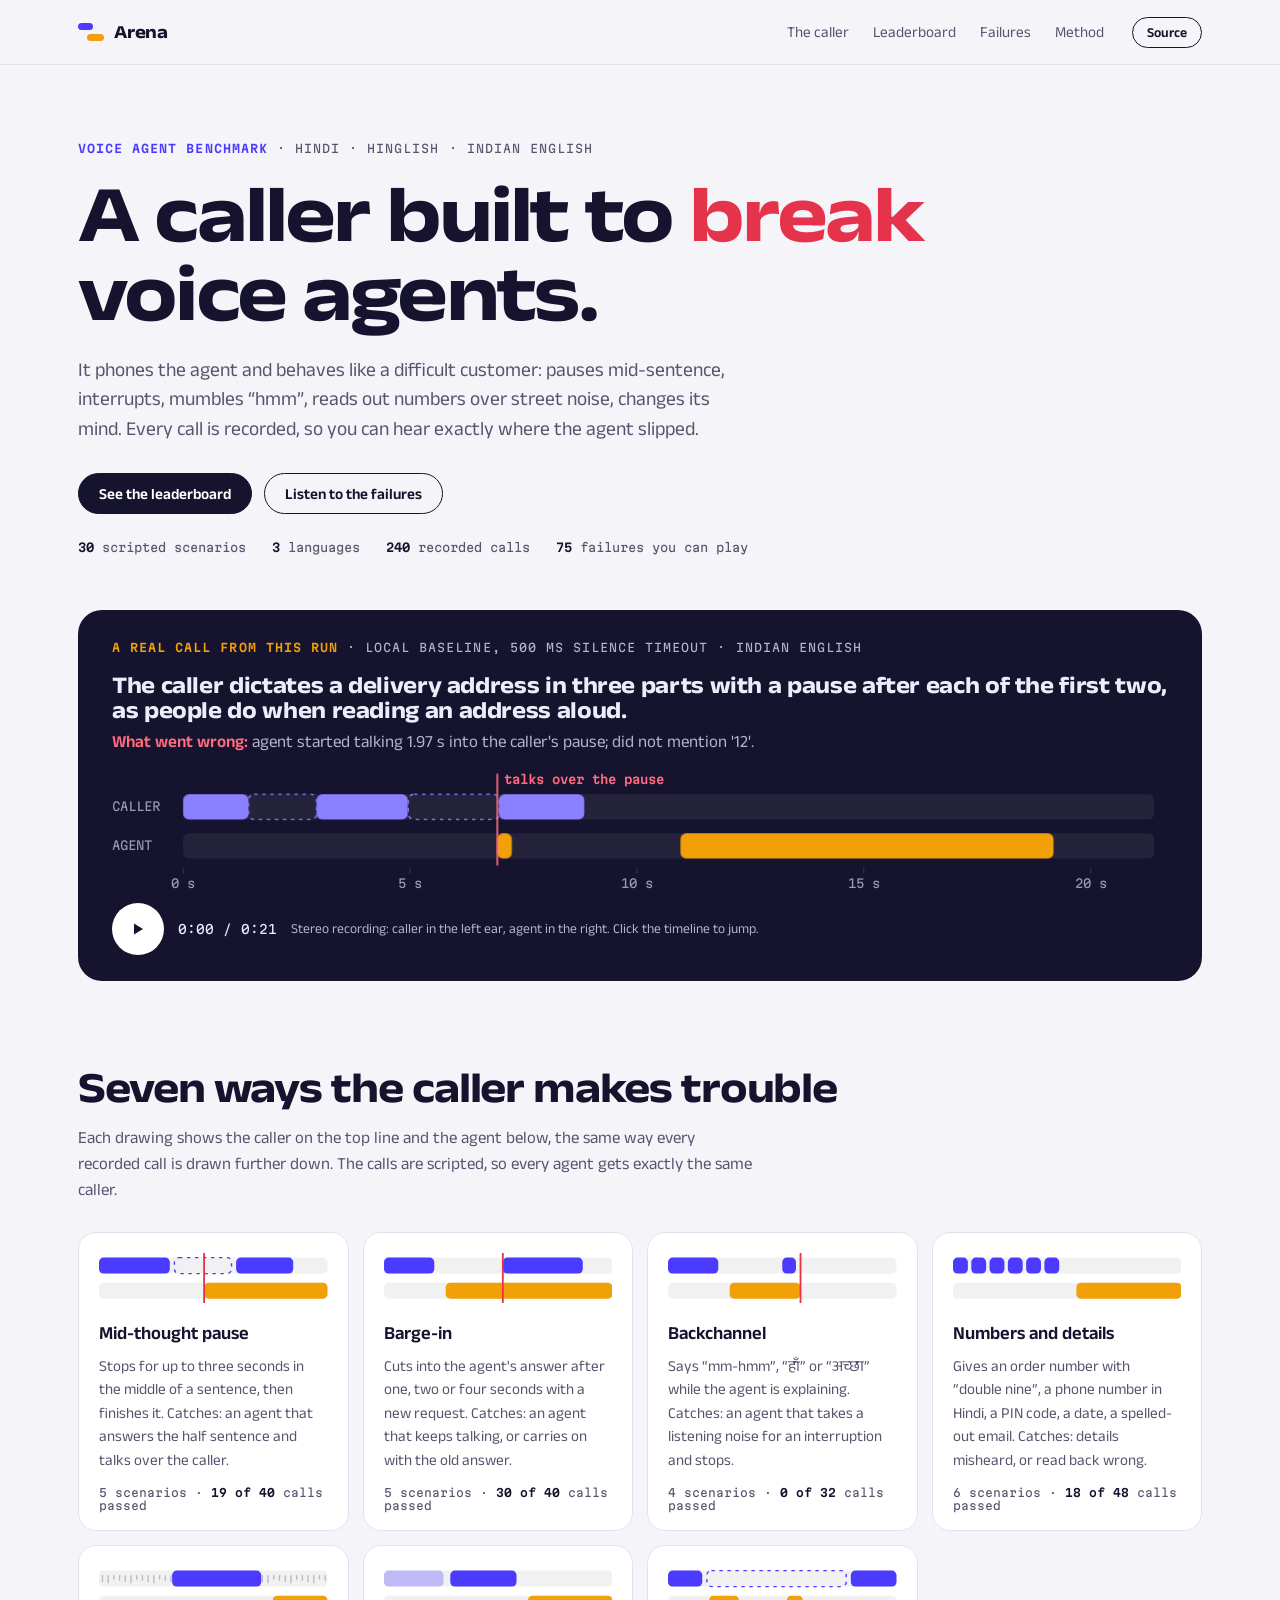
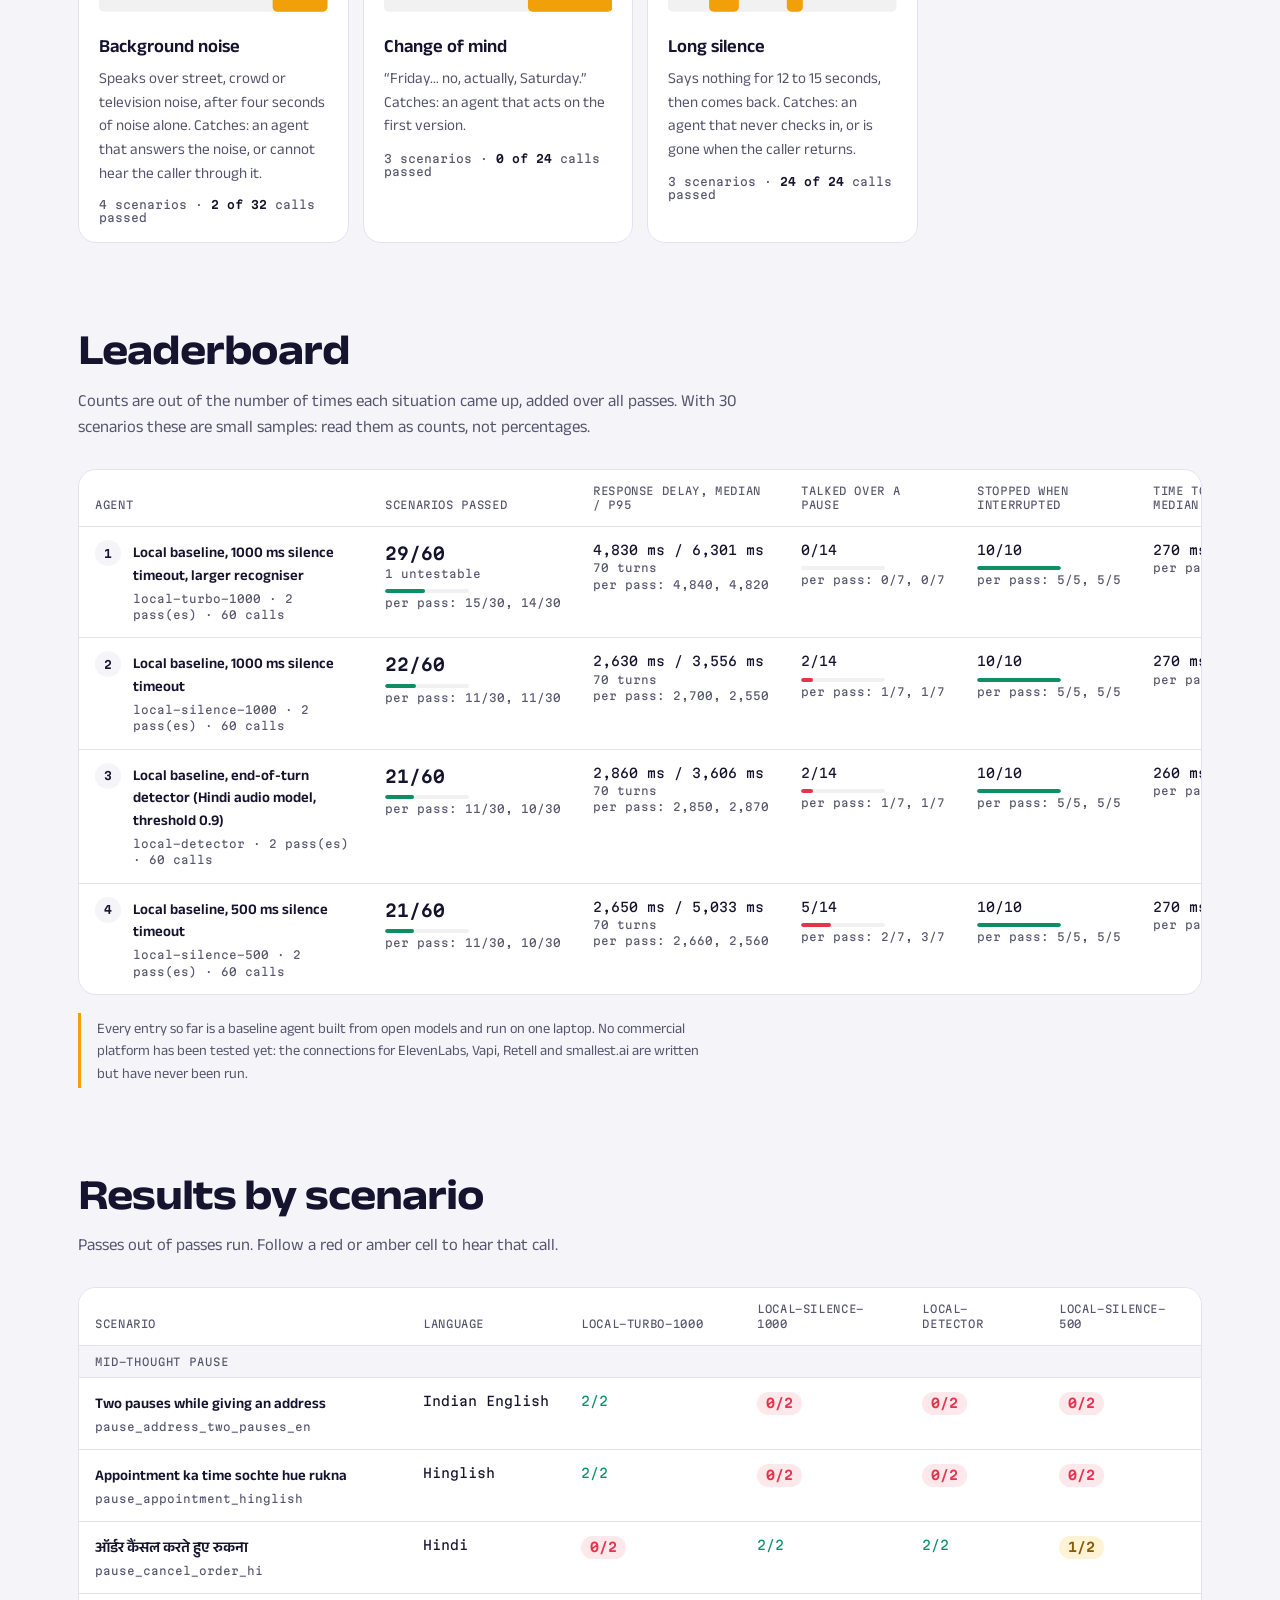
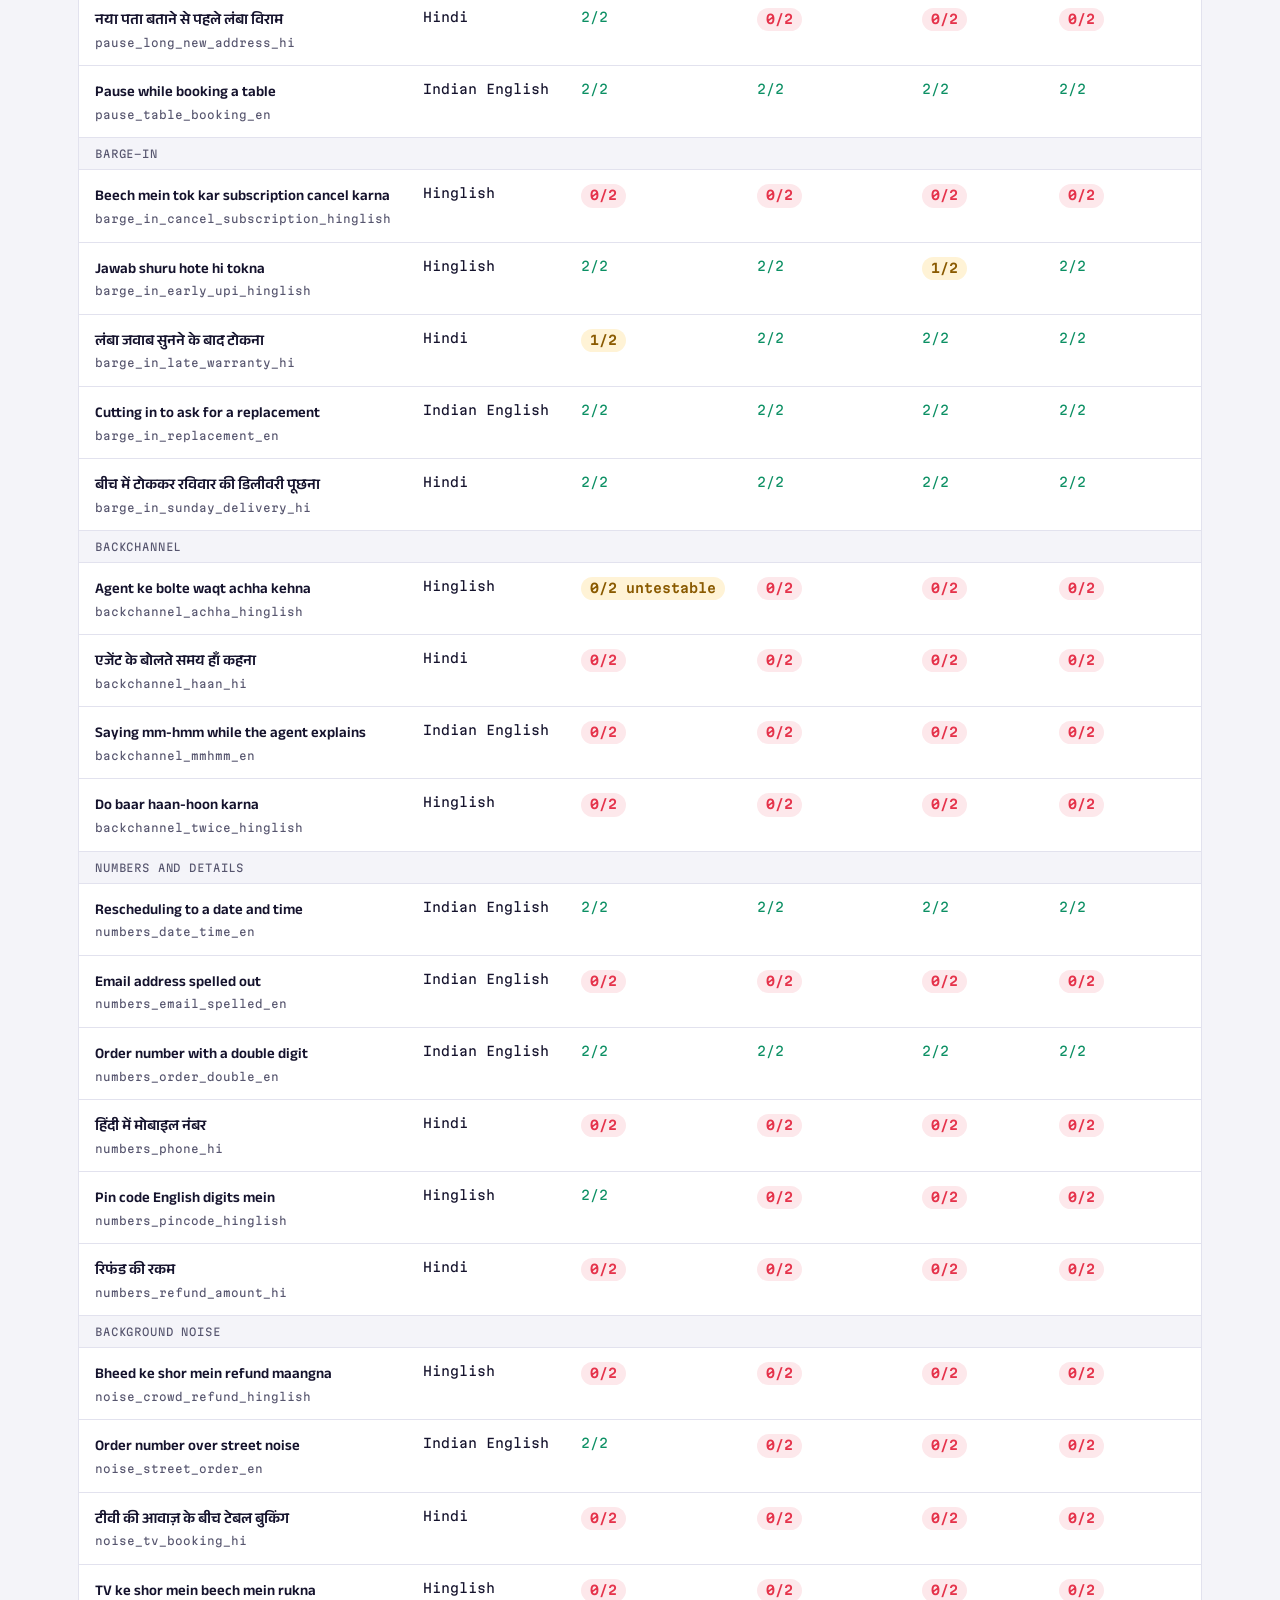
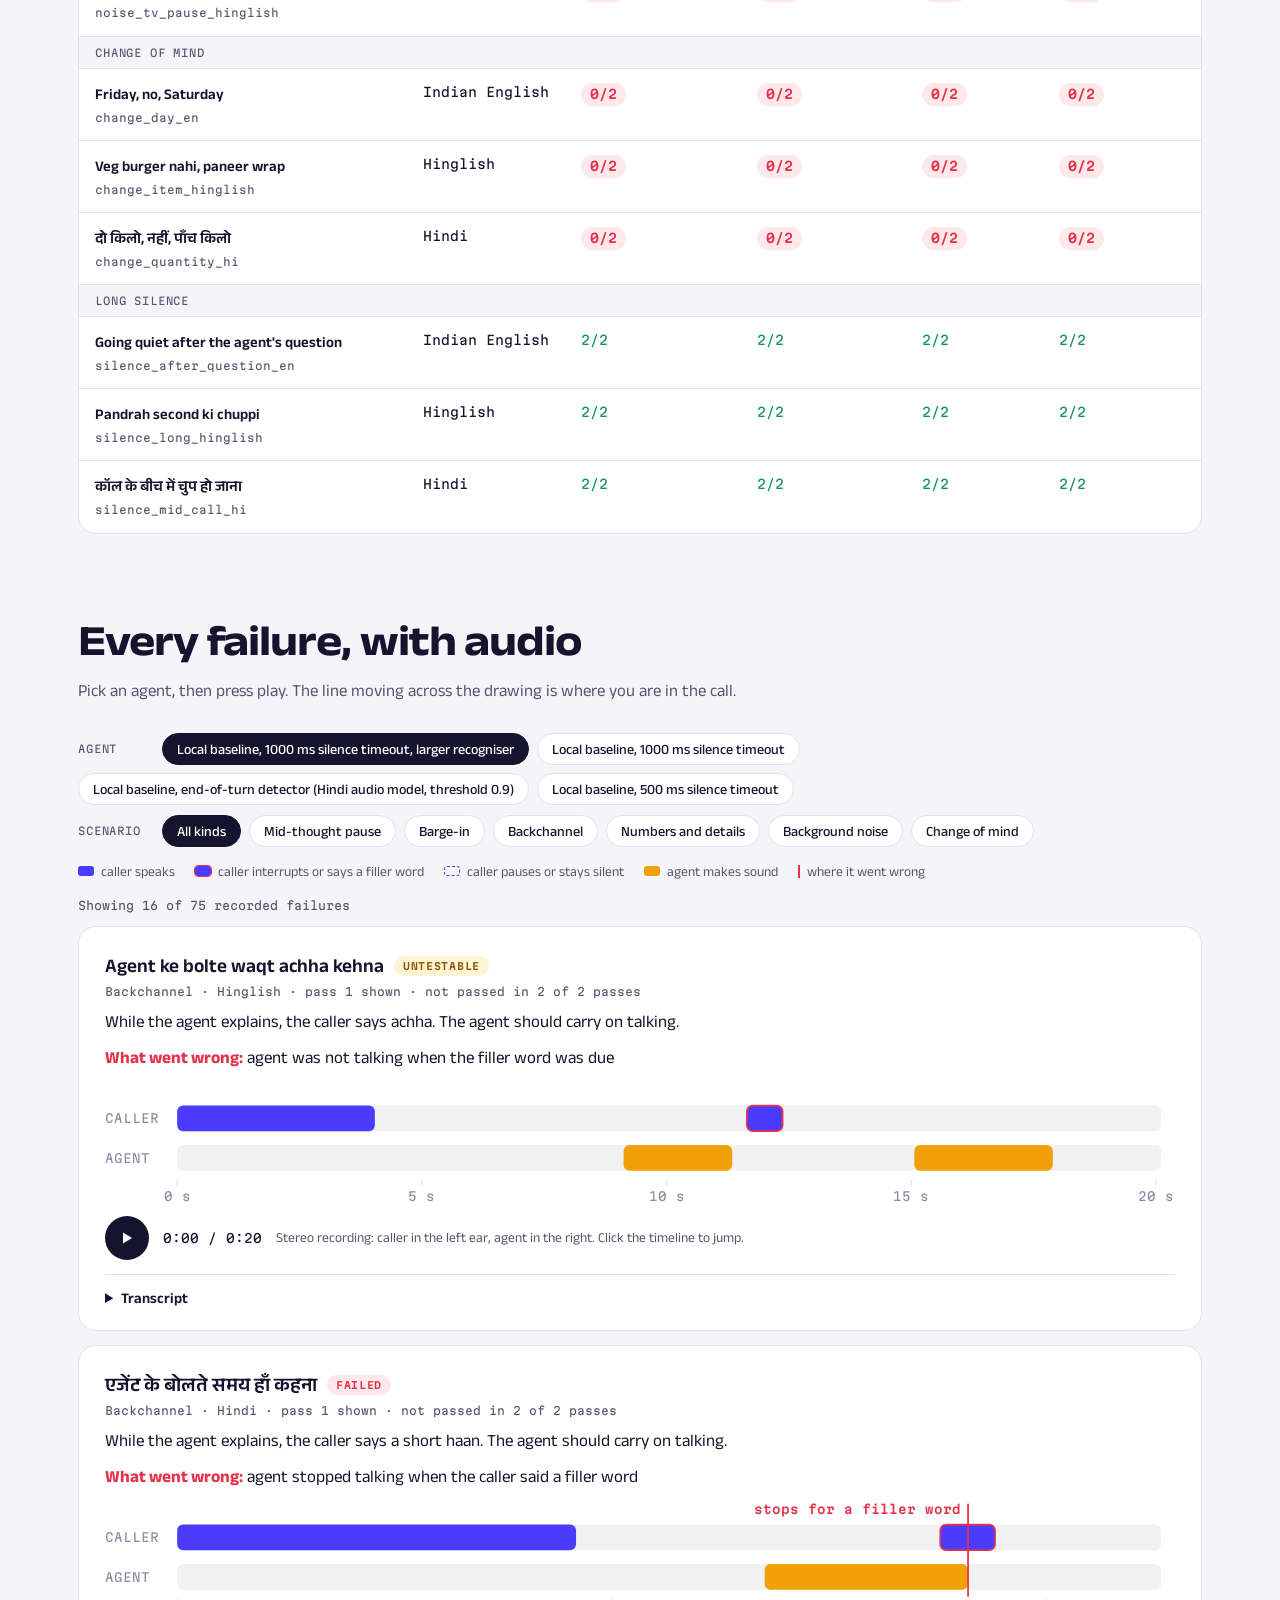
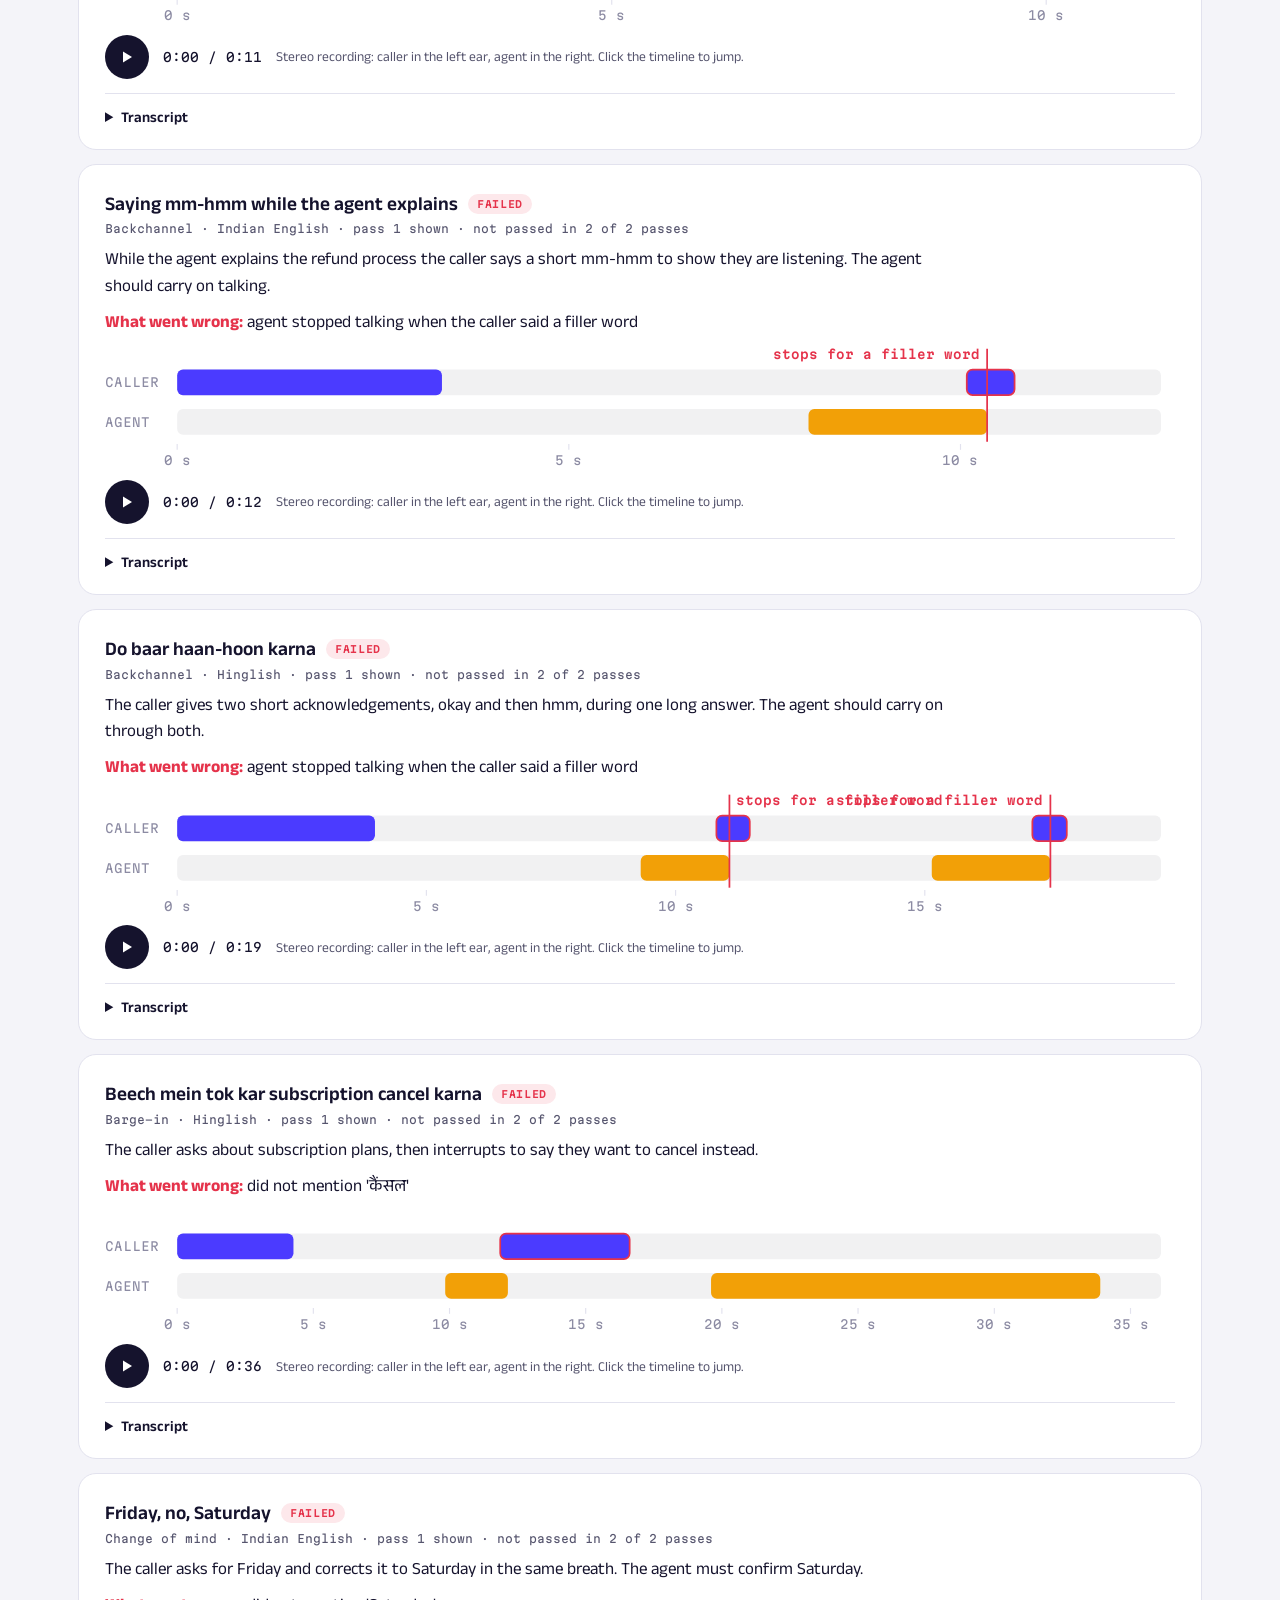
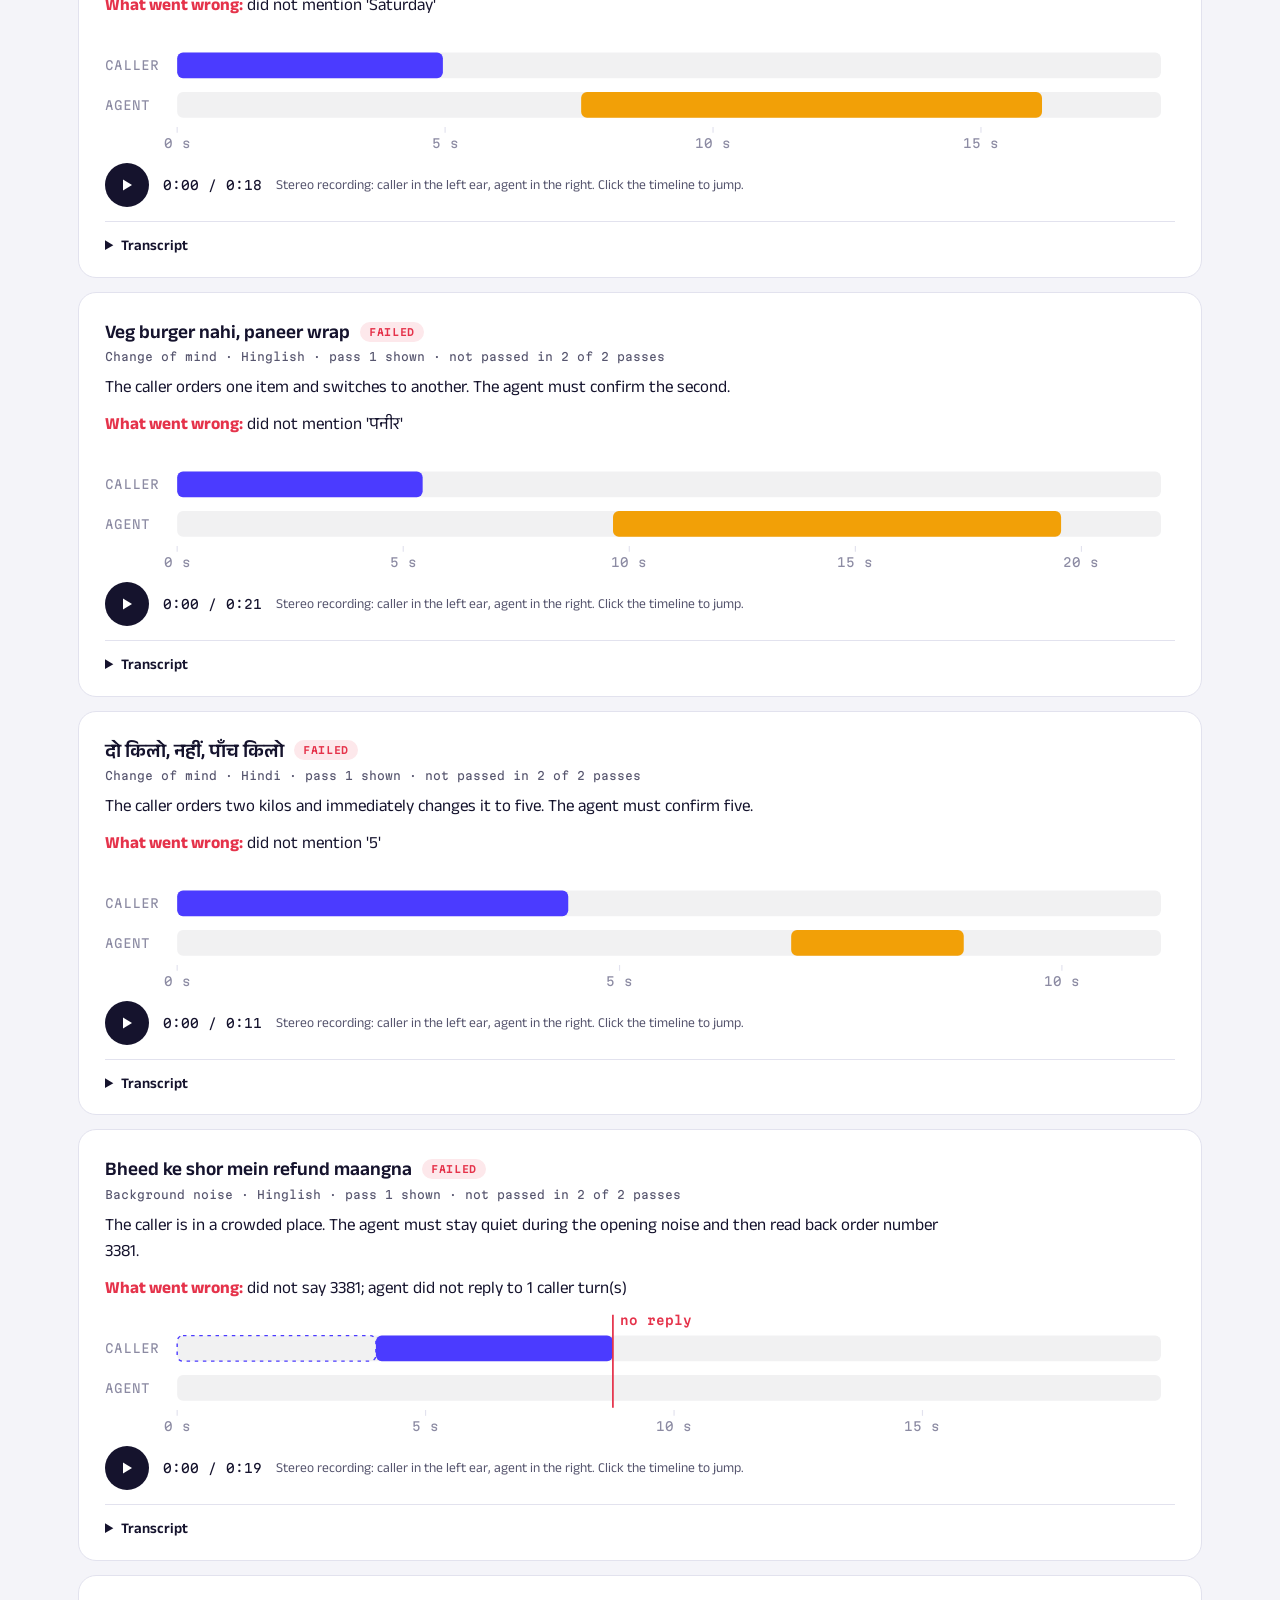
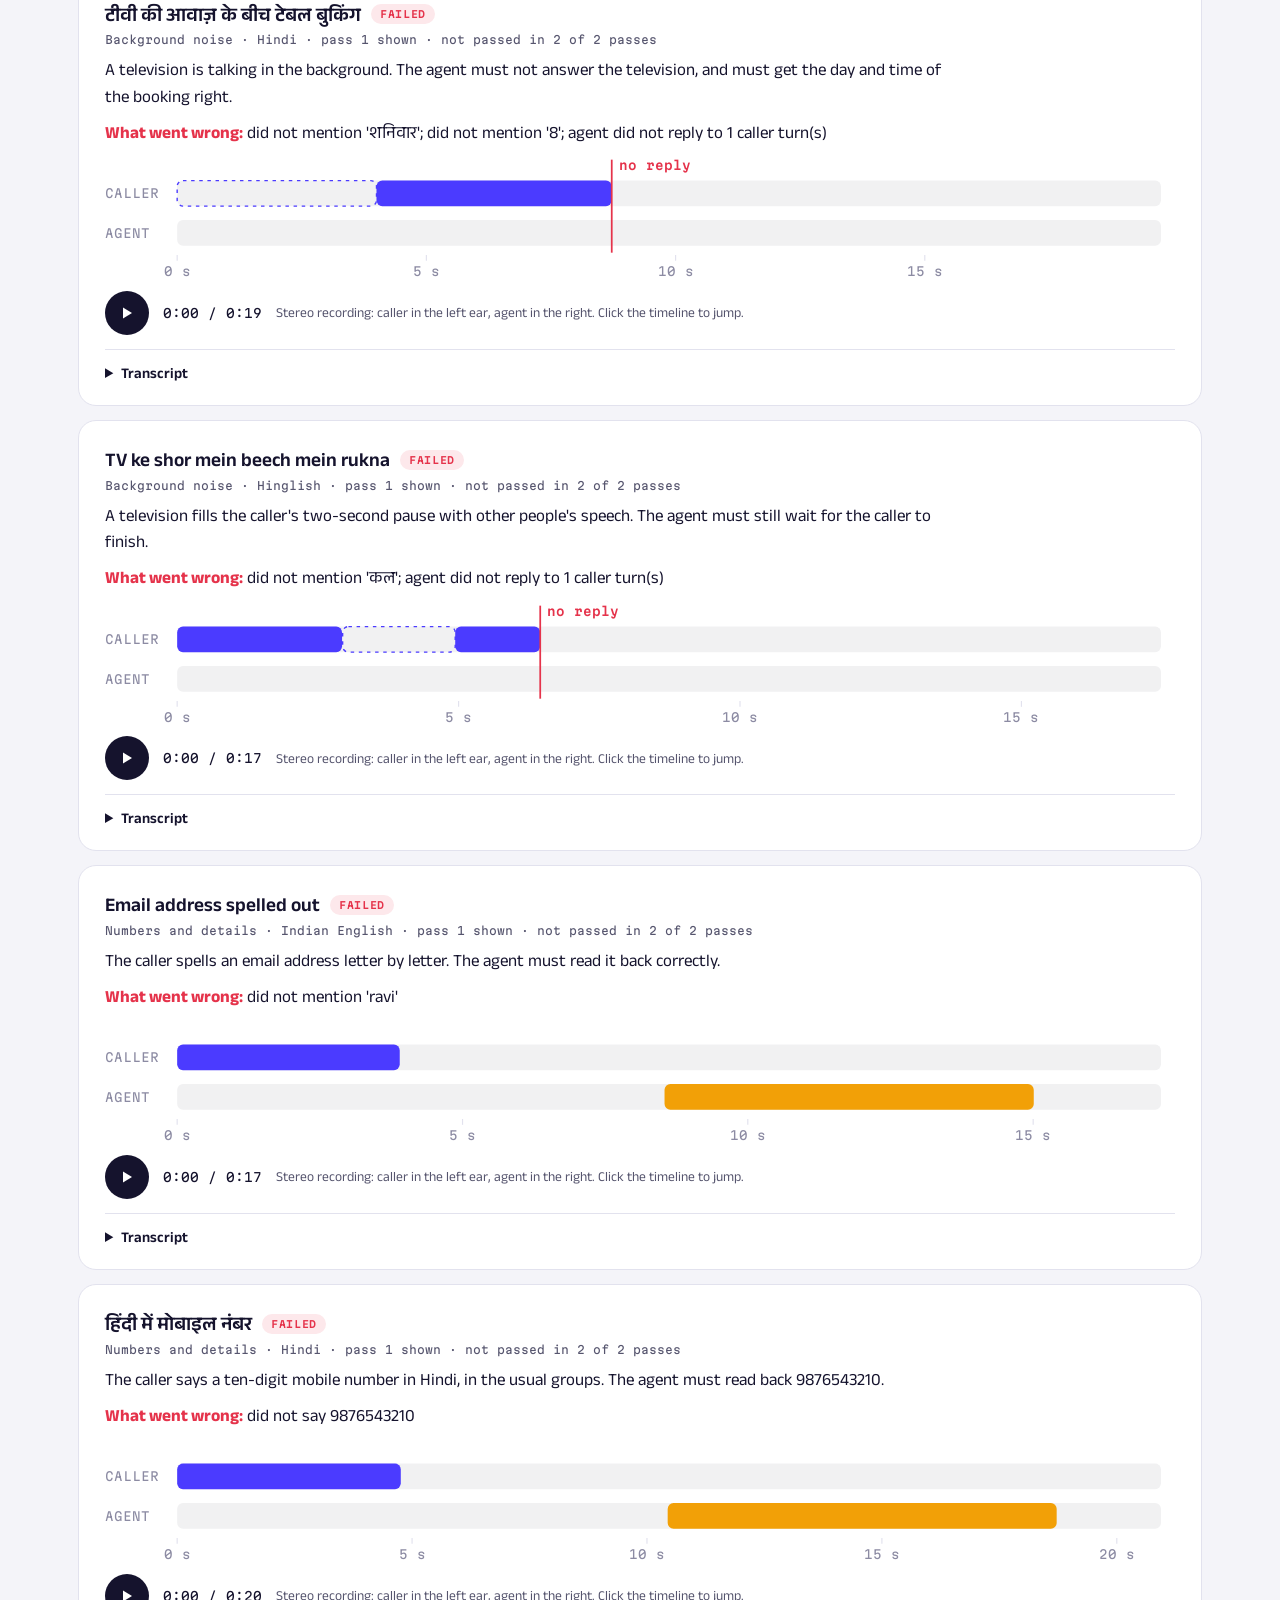
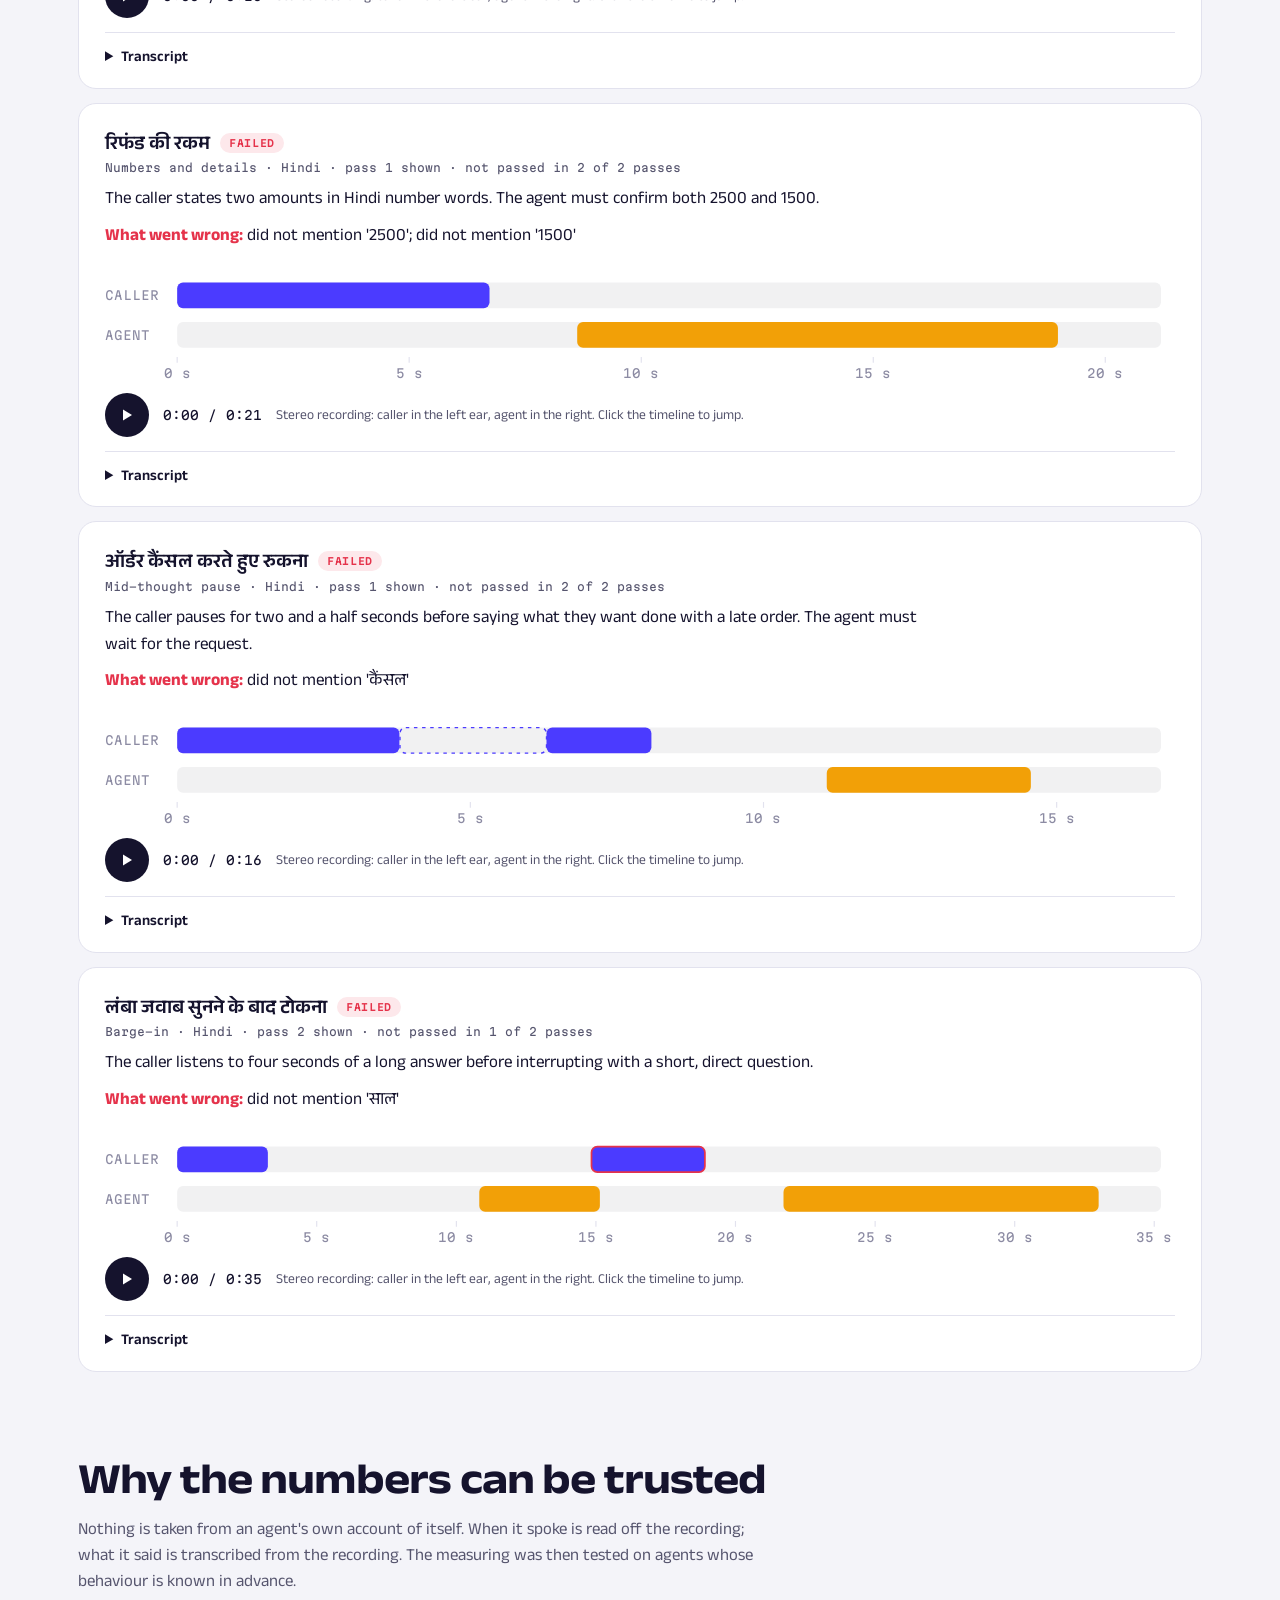
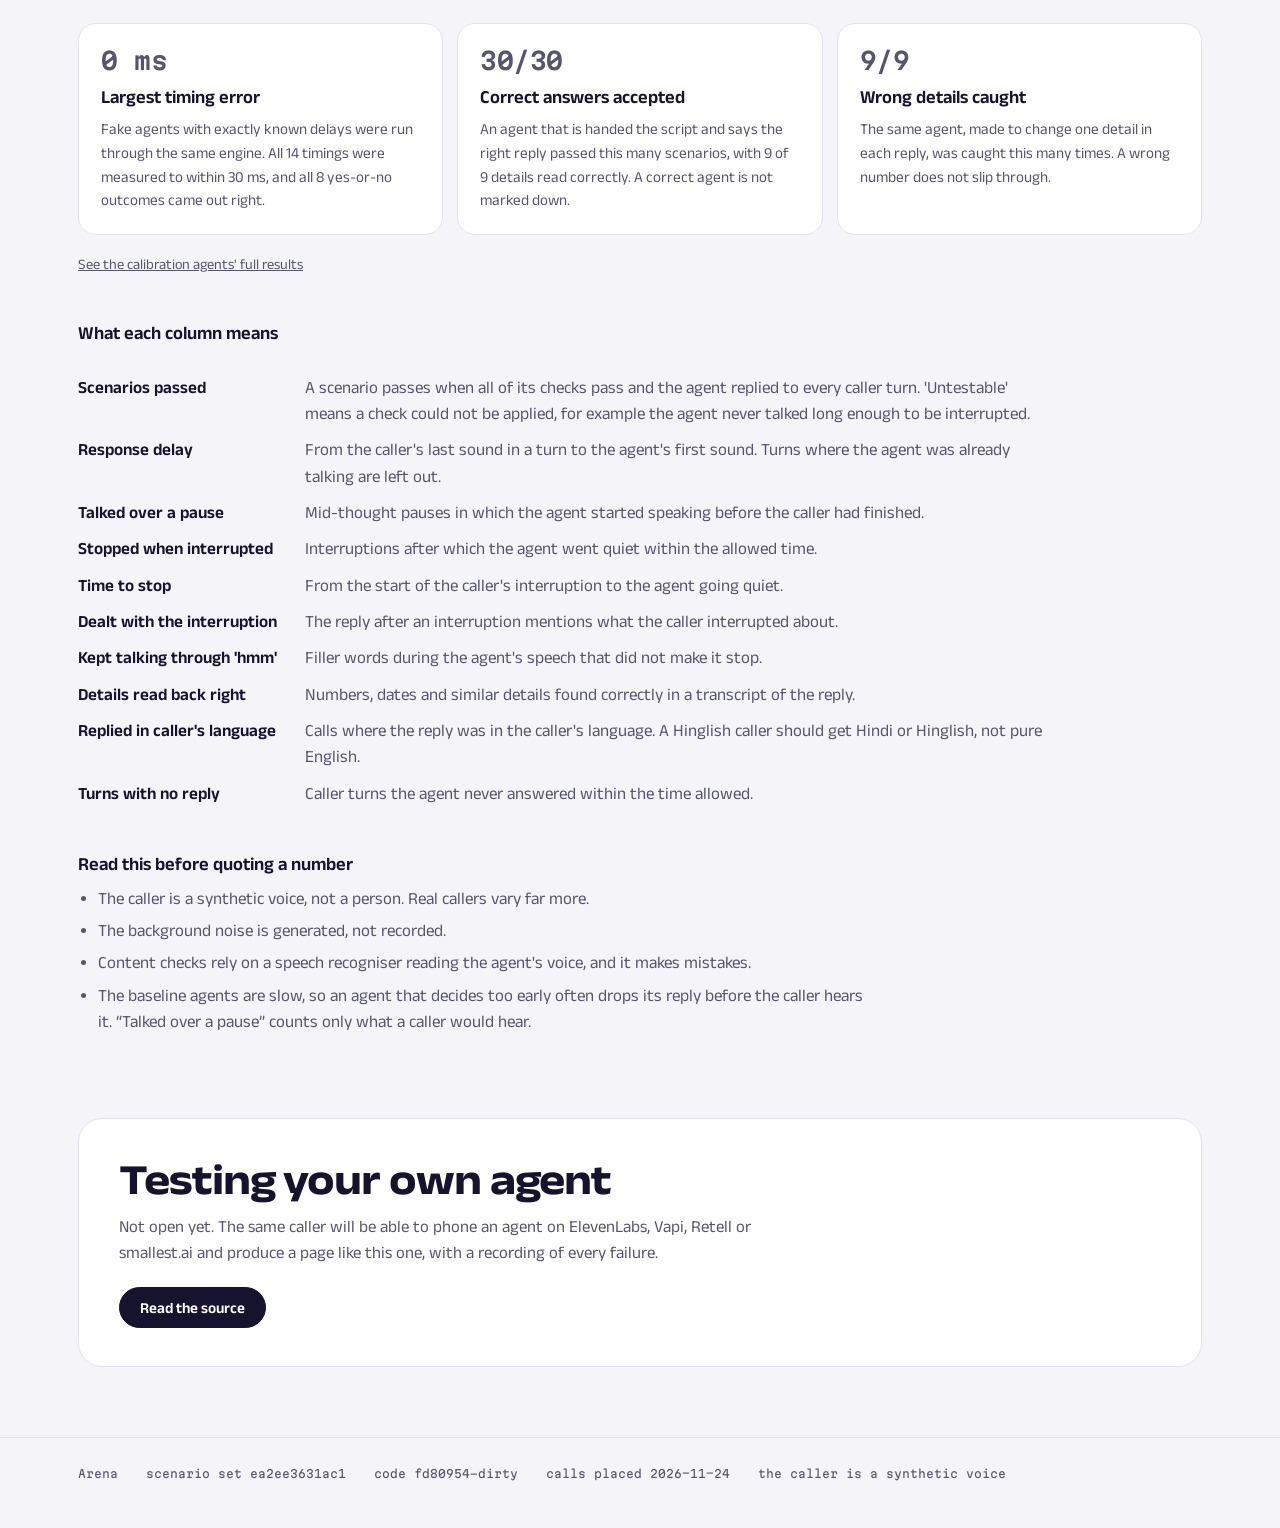
==== commit 478ec704: "Rebuild the site with the new design and document it" ====
--- a/docs/index.html
+++ b/docs/index.html
@@ -1,38 +1,269 @@
-<!doctype html><html lang='en'><head><meta charset='utf-8'><meta name='viewport' content='width=device-width,initial-scale=1'><title>Voice agent stress-test arena</title><style>
-:root{--bg:#fbfaf7;--ink:#1d2330;--mute:#5d6676;--line:#dcd8cf;--card:#fff;--caller:#2f6fb5;--agent:#c96a1b;
---bad:#b3261e;--good:#1f7a4d;--goodbg:#e4f3ea;--badbg:#fbe6e3;--mixbg:#fdf1d6;--accent:#7a3e9d}
-@media (prefers-color-scheme:dark){:root{--bg:#14171d;--ink:#e8e6e1;--mute:#a0a7b4;--line:#333946;--card:#1c2029;
---caller:#6aa6e8;--agent:#f0975a;--bad:#ff8a80;--good:#6fd39b;--goodbg:#173326;--badbg:#3d1f1c;--mixbg:#3a3118;--accent:#c79be3}}
-*{box-sizing:border-box}body{margin:0;background:var(--bg);color:var(--ink);
-font:16px/1.55 ui-sans-serif,system-ui,-apple-system,"Segoe UI",sans-serif}
-main{max-width:1100px;margin:0 auto;padding:40px 20px 80px}
-h1{font-size:2.1rem;line-height:1.15;margin:0 0 10px;letter-spacing:-.02em}
-h2{font-size:1.35rem;margin:56px 0 8px;padding-top:18px;border-top:2px solid var(--ink)}
-h3{font-size:1.1rem;margin:36px 0 10px}h4{margin:0 0 4px;font-size:1.05rem}
-p{max-width:72ch}.lede{font-size:1.1rem;color:var(--mute)}a{color:var(--accent)}
-.note,.meta,.spread,small{color:var(--mute);font-size:.8rem;font-weight:400}
-.scroll{overflow-x:auto;border:1px solid var(--line);border-radius:8px;background:var(--card)}
-table{border-collapse:collapse;width:100%;font-size:.9rem;font-variant-numeric:tabular-nums}
-th,td{padding:9px 12px;text-align:left;border-bottom:1px solid var(--line);vertical-align:top}
-thead th{font-size:.75rem;text-transform:uppercase;letter-spacing:.04em;color:var(--mute);background:var(--bg)}
-tbody tr:last-child>*{border-bottom:0}th[scope=row]{font-weight:600;min-width:220px}
-.matrix td.pass{background:var(--goodbg);color:var(--good)}.matrix td.fail{background:var(--badbg)}
-.matrix td.mixed{background:var(--mixbg)}.matrix td.na{color:var(--mute)}
-.matrix td a{color:var(--bad);font-weight:600}.family th{background:var(--bg);font-size:.75rem;
-text-transform:uppercase;letter-spacing:.05em;color:var(--mute)}
-.card{background:var(--card);border:1px solid var(--line);border-radius:8px;padding:18px 20px;margin:14px 0}
-.badge{font-size:.7rem;text-transform:uppercase;letter-spacing:.05em;padding:2px 7px;border-radius:99px;
-vertical-align:middle;background:var(--badbg);color:var(--bad)}.badge.untestable{background:var(--mixbg);color:var(--ink)}
-.why{border-left:3px solid var(--bad);padding-left:12px}.k{font-weight:600;margin:10px 0 2px;font-size:.85rem}
-svg{width:100%;height:auto;margin:6px 0;display:block}audio{width:100%;margin-top:6px}
-.lab,.tick,.marktext{font:11px ui-sans-serif,system-ui,sans-serif;fill:var(--mute)}.tick{text-anchor:middle}
-.axis{stroke:var(--line)}.caller{fill:var(--caller)}.caller.barge_in{fill:var(--accent)}
-.caller.backchannel{fill:var(--accent);opacity:.6}.agent{fill:var(--agent)}
-.gap{fill:none;stroke:var(--caller);stroke-dasharray:3 3}.mark{stroke:var(--bad);stroke-width:1.5}
-.marktext{fill:var(--bad);font-weight:600}
-.legend span{display:inline-block;margin-right:16px;font-size:.8rem;color:var(--mute)}
-.legend i{display:inline-block;width:14px;height:10px;border-radius:2px;margin-right:5px;vertical-align:baseline}
-details{margin-top:8px}summary{cursor:pointer;color:var(--mute);font-size:.85rem}ol{margin:4px 0;padding-left:22px}
-dl{display:grid;grid-template-columns:max-content 1fr;gap:6px 18px;max-width:90ch}
-dt{font-weight:600}dd{margin:0;color:var(--mute)}
-</style></head><body><main><h1>Voice agent stress-test arena</h1><p class='lede'>A scripted caller holds real-time spoken calls with a voice agent in Hindi, Hinglish and Indian English, sets off the situations voice agents are known to get wrong, and scores what the agent did. Every number below comes from recorded calls; every failure can be played.</p><p class='note'>30 scenarios · scenario set ea2ee3631ac1 · code fd80954-dirty · the caller is a synthetic voice · <a href='calibration.html'>calibration agents and metric checks</a></p><h2>Leaderboard</h2><p>Counts are given out of the number of times the situation came up, added over all passes. With about 30 scenarios these are small samples: read them as counts, not percentages.</p><div class='scroll'><table class='board'><thead><tr><th>Agent</th><th>Scenarios passed</th><th>Response delay, median / p95</th><th>Talked over a pause</th><th>Stopped when interrupted</th><th>Time to stop, median</th><th>Dealt with the interruption</th><th>Kept talking through &#x27;hmm&#x27;</th><th>Details read back right</th><th>Replied in caller&#x27;s language</th><th>Turns with no reply</th></tr></thead><tbody><tr><th scope='row'>Local baseline, 1000 ms silence timeout, larger recogniser<div class='spread'>local-turbo-1000 · 2 pass(es) · 60 calls</div></th><td>29/60 <small>1 untestable</small><div class='spread'>per pass: 15/30, 14/30</div></td><td>4,830 ms / 6,301 ms <small>70 turns</small><div class='spread'>per pass: 4,840, 4,820</div></td><td>0/14<div class='spread'>per pass: 0/7, 0/7</div></td><td>10/10<div class='spread'>per pass: 5/5, 5/5</div></td><td>270 ms<div class='spread'>per pass: 280, 260</div></td><td>7/10<div class='spread'>per pass: 4/5, 3/5</div></td><td>0/9<div class='spread'>per pass: 0/4, 0/5</div></td><td>8/18<div class='spread'>per pass: 4/9, 4/9</div></td><td>54/54<div class='spread'>per pass: 27/27, 27/27</div></td><td>6/76<div class='spread'>per pass: 3/38, 3/38</div></td></tr><tr><th scope='row'>Local baseline, 1000 ms silence timeout<div class='spread'>local-silence-1000 · 2 pass(es) · 60 calls</div></th><td>22/60<div class='spread'>per pass: 11/30, 11/30</div></td><td>2,630 ms / 3,556 ms <small>70 turns</small><div class='spread'>per pass: 2,700, 2,550</div></td><td>2/14<div class='spread'>per pass: 1/7, 1/7</div></td><td>10/10<div class='spread'>per pass: 5/5, 5/5</div></td><td>270 ms<div class='spread'>per pass: 260, 280</div></td><td>8/10<div class='spread'>per pass: 4/5, 4/5</div></td><td>0/10<div class='spread'>per pass: 0/5, 0/5</div></td><td>6/18<div class='spread'>per pass: 3/9, 3/9</div></td><td>54/54<div class='spread'>per pass: 27/27, 27/27</div></td><td>6/76<div class='spread'>per pass: 3/38, 3/38</div></td></tr><tr><th scope='row'>Local baseline, end-of-turn detector (Hindi audio model, threshold 0.9)<div class='spread'>local-detector · 2 pass(es) · 60 calls</div></th><td>21/60<div class='spread'>per pass: 11/30, 10/30</div></td><td>2,860 ms / 3,606 ms <small>70 turns</small><div class='spread'>per pass: 2,850, 2,870</div></td><td>2/14<div class='spread'>per pass: 1/7, 1/7</div></td><td>10/10<div class='spread'>per pass: 5/5, 5/5</div></td><td>260 ms<div class='spread'>per pass: 260, 260</div></td><td>7/10<div class='spread'>per pass: 4/5, 3/5</div></td><td>0/10<div class='spread'>per pass: 0/5, 0/5</div></td><td>6/18<div class='spread'>per pass: 3/9, 3/9</div></td><td>53/54<div class='spread'>per pass: 26/27, 27/27</div></td><td>6/76<div class='spread'>per pass: 3/38, 3/38</div></td></tr><tr><th scope='row'>Local baseline, 500 ms silence timeout<div class='spread'>local-silence-500 · 2 pass(es) · 60 calls</div></th><td>21/60<div class='spread'>per pass: 11/30, 10/30</div></td><td>2,650 ms / 5,033 ms <small>70 turns</small><div class='spread'>per pass: 2,660, 2,560</div></td><td>5/14<div class='spread'>per pass: 2/7, 3/7</div></td><td>10/10<div class='spread'>per pass: 5/5, 5/5</div></td><td>270 ms<div class='spread'>per pass: 260, 280</div></td><td>8/10<div class='spread'>per pass: 4/5, 4/5</div></td><td>0/10<div class='spread'>per pass: 0/5, 0/5</div></td><td>6/18<div class='spread'>per pass: 3/9, 3/9</div></td><td>54/54<div class='spread'>per pass: 27/27, 27/27</div></td><td>6/76<div class='spread'>per pass: 3/38, 3/38</div></td></tr></tbody></table></div><p class='note'>All entries so far are local baselines built from open models on one laptop. No commercial platform has been run: their adapters are written but untested.</p><h3>What the columns mean</h3><dl><dt>Scenarios passed</dt><dd>A scenario passes when all of its checks pass and the agent replied to every caller turn. &#x27;Untestable&#x27; means a check could not be applied, for example the agent never talked long enough to be interrupted.</dd><dt>Response delay</dt><dd>From the caller&#x27;s last sound in a turn to the agent&#x27;s first sound. Turns where the agent was already talking are left out.</dd><dt>Talked over a pause</dt><dd>Mid-thought pauses in which the agent started speaking before the caller had finished.</dd><dt>Stopped when interrupted</dt><dd>Interruptions after which the agent went quiet within the allowed time.</dd><dt>Time to stop</dt><dd>From the start of the caller&#x27;s interruption to the agent going quiet.</dd><dt>Dealt with the interruption</dt><dd>The reply after an interruption mentions what the caller interrupted about.</dd><dt>Kept talking through &#x27;hmm&#x27;</dt><dd>Filler words during the agent&#x27;s speech that did not make it stop.</dd><dt>Details read back right</dt><dd>Numbers, dates and similar details found correctly in a transcript of the reply.</dd><dt>Replied in caller&#x27;s language</dt><dd>Calls where the reply was in the caller&#x27;s language. A Hinglish caller should get Hindi or Hinglish, not pure English.</dd><dt>Turns with no reply</dt><dd>Caller turns the agent never answered within the time allowed.</dd></dl><h2>Results by scenario</h2><p>Passes out of passes run. Follow a red or amber cell to hear that failure.</p><div class='scroll'><table class='matrix'><thead><tr><th>Scenario</th><th>Language</th><th>local-turbo-1000</th><th>local-silence-1000</th><th>local-detector</th><th>local-silence-500</th></tr></thead><tbody><tr class='family'><th colspan='6'>Mid-thought pause</th></tr><tr><th scope='row' title='The caller dictates a delivery address in three parts with a pause after each of the first two, as people do when reading an address aloud.'>Two pauses while giving an address<div class='spread'>pause_address_two_pauses_en</div></th><td>Indian English</td><td class='pass'>2/2</td><td class='fail'><a href='#local-silence-1000--pause_address_two_pauses_en'>0/2</a></td><td class='fail'><a href='#local-detector--pause_address_two_pauses_en'>0/2</a></td><td class='fail'><a href='#local-silence-500--pause_address_two_pauses_en'>0/2</a></td></tr><tr><th scope='row' title='The caller asks for a doctor&#x27;s appointment, hesitates for a second and a half, then gives the time.'>Appointment ka time sochte hue rukna<div class='spread'>pause_appointment_hinglish</div></th><td>Hinglish</td><td class='pass'>2/2</td><td class='fail'><a href='#local-silence-1000--pause_appointment_hinglish'>0/2</a></td><td class='fail'><a href='#local-detector--pause_appointment_hinglish'>0/2</a></td><td class='fail'><a href='#local-silence-500--pause_appointment_hinglish'>0/2</a></td></tr><tr><th scope='row' title='The caller pauses for two and a half seconds before saying what they want done with a late order. The agent must wait for the request.'>ऑर्डर कैंसल करते हुए रुकना<div class='spread'>pause_cancel_order_hi</div></th><td>Hindi</td><td class='fail'><a href='#local-turbo-1000--pause_cancel_order_hi'>0/2</a></td><td class='pass'>2/2</td><td class='pass'>2/2</td><td class='mixed'><a href='#local-silence-500--pause_cancel_order_hi'>1/2</a></td></tr><tr><th scope='row' title='The caller pauses for three seconds, the longest pause in the set, before giving a new address.'>नया पता बताने से पहले लंबा विराम<div class='spread'>pause_long_new_address_hi</div></th><td>Hindi</td><td class='pass'>2/2</td><td class='fail'><a href='#local-silence-1000--pause_long_new_address_hi'>0/2</a></td><td class='fail'><a href='#local-detector--pause_long_new_address_hi'>0/2</a></td><td class='fail'><a href='#local-silence-500--pause_long_new_address_hi'>0/2</a></td></tr><tr><th scope='row' title='The caller stops for two seconds in the middle of a booking request, then finishes it. The agent must wait and not answer the half sentence.'>Pause while booking a table<div class='spread'>pause_table_booking_en</div></th><td>Indian English</td><td class='pass'>2/2</td><td class='pass'>2/2</td><td class='pass'>2/2</td><td class='pass'>2/2</td></tr><tr class='family'><th colspan='6'>Barge-in</th></tr><tr><th scope='row' title='The caller asks about subscription plans, then interrupts to say they want to cancel instead.'>Beech mein tok kar subscription cancel karna<div class='spread'>barge_in_cancel_subscription_hinglish</div></th><td>Hinglish</td><td class='fail'><a href='#local-turbo-1000--barge_in_cancel_subscription_hinglish'>0/2</a></td><td class='fail'><a href='#local-silence-1000--barge_in_cancel_subscription_hinglish'>0/2</a></td><td class='fail'><a href='#local-detector--barge_in_cancel_subscription_hinglish'>0/2</a></td><td class='fail'><a href='#local-silence-500--barge_in_cancel_subscription_hinglish'>0/2</a></td></tr><tr><th scope='row' title='The caller interrupts only one second into the agent&#x27;s answer, the earliest barge-in in the set.'>Jawab shuru hote hi tokna<div class='spread'>barge_in_early_upi_hinglish</div></th><td>Hinglish</td><td class='pass'>2/2</td><td class='pass'>2/2</td><td class='mixed'><a href='#local-detector--barge_in_early_upi_hinglish'>1/2</a></td><td class='pass'>2/2</td></tr><tr><th scope='row' title='The caller listens to four seconds of a long answer before interrupting with a short, direct question.'>लंबा जवाब सुनने के बाद टोकना<div class='spread'>barge_in_late_warranty_hi</div></th><td>Hindi</td><td class='mixed'><a href='#local-turbo-1000--barge_in_late_warranty_hi'>1/2</a></td><td class='pass'>2/2</td><td class='pass'>2/2</td><td class='pass'>2/2</td></tr><tr><th scope='row' title='The caller asks for the return policy, then cuts into the answer two seconds in to say they want a replacement instead. The agent must stop and deal with the new request.'>Cutting in to ask for a replacement<div class='spread'>barge_in_replacement_en</div></th><td>Indian English</td><td class='pass'>2/2</td><td class='pass'>2/2</td><td class='pass'>2/2</td><td class='pass'>2/2</td></tr><tr><th scope='row' title='The caller asks for all delivery options, then interrupts the long answer with one specific question.'>बीच में टोककर रविवार की डिलीवरी पूछना<div class='spread'>barge_in_sunday_delivery_hi</div></th><td>Hindi</td><td class='pass'>2/2</td><td class='pass'>2/2</td><td class='pass'>2/2</td><td class='pass'>2/2</td></tr><tr class='family'><th colspan='6'>Backchannel</th></tr><tr><th scope='row' title='While the agent explains, the caller says achha. The agent should carry on talking.'>Agent ke bolte waqt achha kehna<div class='spread'>backchannel_achha_hinglish</div></th><td>Hinglish</td><td class='mixed'><a href='#local-turbo-1000--backchannel_achha_hinglish'>0/2 <small>1 untestable</small></a></td><td class='fail'><a href='#local-silence-1000--backchannel_achha_hinglish'>0/2</a></td><td class='fail'><a href='#local-detector--backchannel_achha_hinglish'>0/2</a></td><td class='fail'><a href='#local-silence-500--backchannel_achha_hinglish'>0/2</a></td></tr><tr><th scope='row' title='While the agent explains, the caller says a short haan. The agent should carry on talking.'>एजेंट के बोलते समय हाँ कहना<div class='spread'>backchannel_haan_hi</div></th><td>Hindi</td><td class='fail'><a href='#local-turbo-1000--backchannel_haan_hi'>0/2</a></td><td class='fail'><a href='#local-silence-1000--backchannel_haan_hi'>0/2</a></td><td class='fail'><a href='#local-detector--backchannel_haan_hi'>0/2</a></td><td class='fail'><a href='#local-silence-500--backchannel_haan_hi'>0/2</a></td></tr><tr><th scope='row' title='While the agent explains the refund process the caller says a short mm-hmm to show they are listening. The agent should carry on talking.'>Saying mm-hmm while the agent explains<div class='spread'>backchannel_mmhmm_en</div></th><td>Indian English</td><td class='fail'><a href='#local-turbo-1000--backchannel_mmhmm_en'>0/2</a></td><td class='fail'><a href='#local-silence-1000--backchannel_mmhmm_en'>0/2</a></td><td class='fail'><a href='#local-detector--backchannel_mmhmm_en'>0/2</a></td><td class='fail'><a href='#local-silence-500--backchannel_mmhmm_en'>0/2</a></td></tr><tr><th scope='row' title='The caller gives two short acknowledgements, okay and then hmm, during one long answer. The agent should carry on through both.'>Do baar haan-hoon karna<div class='spread'>backchannel_twice_hinglish</div></th><td>Hinglish</td><td class='fail'><a href='#local-turbo-1000--backchannel_twice_hinglish'>0/2</a></td><td class='fail'><a href='#local-silence-1000--backchannel_twice_hinglish'>0/2</a></td><td class='fail'><a href='#local-detector--backchannel_twice_hinglish'>0/2</a></td><td class='fail'><a href='#local-silence-500--backchannel_twice_hinglish'>0/2</a></td></tr><tr class='family'><th colspan='6'>Numbers and details</th></tr><tr><th scope='row' title='The caller gives a new date and time for an appointment. The agent must confirm the 23rd of March.'>Rescheduling to a date and time<div class='spread'>numbers_date_time_en</div></th><td>Indian English</td><td class='pass'>2/2</td><td class='pass'>2/2</td><td class='pass'>2/2</td><td class='pass'>2/2</td></tr><tr><th scope='row' title='The caller spells an email address letter by letter. The agent must read it back correctly.'>Email address spelled out<div class='spread'>numbers_email_spelled_en</div></th><td>Indian English</td><td class='fail'><a href='#local-turbo-1000--numbers_email_spelled_en'>0/2</a></td><td class='fail'><a href='#local-silence-1000--numbers_email_spelled_en'>0/2</a></td><td class='fail'><a href='#local-detector--numbers_email_spelled_en'>0/2</a></td><td class='fail'><a href='#local-silence-500--numbers_email_spelled_en'>0/2</a></td></tr><tr><th scope='row' title='The caller reads out an order number using &#x27;double nine&#x27;, the usual Indian way. The agent must read back 47993.'>Order number with a double digit<div class='spread'>numbers_order_double_en</div></th><td>Indian English</td><td class='pass'>2/2</td><td class='pass'>2/2</td><td class='pass'>2/2</td><td class='pass'>2/2</td></tr><tr><th scope='row' title='The caller says a ten-digit mobile number in Hindi, in the usual groups. The agent must read back 9876543210.'>हिंदी में मोबाइल नंबर<div class='spread'>numbers_phone_hi</div></th><td>Hindi</td><td class='fail'><a href='#local-turbo-1000--numbers_phone_hi'>0/2</a></td><td class='fail'><a href='#local-silence-1000--numbers_phone_hi'>0/2</a></td><td class='fail'><a href='#local-detector--numbers_phone_hi'>0/2</a></td><td class='fail'><a href='#local-silence-500--numbers_phone_hi'>0/2</a></td></tr><tr><th scope='row' title='A Hinglish caller gives a PIN code with English digit names inside a Hindi sentence. The agent must read back 560038.'>Pin code English digits mein<div class='spread'>numbers_pincode_hinglish</div></th><td>Hinglish</td><td class='pass'>2/2</td><td class='fail'><a href='#local-silence-1000--numbers_pincode_hinglish'>0/2</a></td><td class='fail'><a href='#local-detector--numbers_pincode_hinglish'>0/2</a></td><td class='fail'><a href='#local-silence-500--numbers_pincode_hinglish'>0/2</a></td></tr><tr><th scope='row' title='The caller states two amounts in Hindi number words. The agent must confirm both 2500 and 1500.'>रिफंड की रकम<div class='spread'>numbers_refund_amount_hi</div></th><td>Hindi</td><td class='fail'><a href='#local-turbo-1000--numbers_refund_amount_hi'>0/2</a></td><td class='fail'><a href='#local-silence-1000--numbers_refund_amount_hi'>0/2</a></td><td class='fail'><a href='#local-detector--numbers_refund_amount_hi'>0/2</a></td><td class='fail'><a href='#local-silence-500--numbers_refund_amount_hi'>0/2</a></td></tr><tr class='family'><th colspan='6'>Background noise</th></tr><tr><th scope='row' title='The caller is in a crowded place. The agent must stay quiet during the opening noise and then read back order number 3381.'>Bheed ke shor mein refund maangna<div class='spread'>noise_crowd_refund_hinglish</div></th><td>Hinglish</td><td class='fail'><a href='#local-turbo-1000--noise_crowd_refund_hinglish'>0/2</a></td><td class='fail'><a href='#local-silence-1000--noise_crowd_refund_hinglish'>0/2</a></td><td class='fail'><a href='#local-detector--noise_crowd_refund_hinglish'>0/2</a></td><td class='fail'><a href='#local-silence-500--noise_crowd_refund_hinglish'>0/2</a></td></tr><tr><th scope='row' title='The call opens with four seconds of traffic noise and nothing else, then the caller gives an order number over the noise. The agent must stay quiet during the noise and then read back 61205.'>Order number over street noise<div class='spread'>noise_street_order_en</div></th><td>Indian English</td><td class='pass'>2/2</td><td class='fail'><a href='#local-silence-1000--noise_street_order_en'>0/2</a></td><td class='fail'><a href='#local-detector--noise_street_order_en'>0/2</a></td><td class='fail'><a href='#local-silence-500--noise_street_order_en'>0/2</a></td></tr><tr><th scope='row' title='A television is talking in the background. The agent must not answer the television, and must get the day and time of the booking right.'>टीवी की आवाज़ के बीच टेबल बुकिंग<div class='spread'>noise_tv_booking_hi</div></th><td>Hindi</td><td class='fail'><a href='#local-turbo-1000--noise_tv_booking_hi'>0/2</a></td><td class='fail'><a href='#local-silence-1000--noise_tv_booking_hi'>0/2</a></td><td class='fail'><a href='#local-detector--noise_tv_booking_hi'>0/2</a></td><td class='fail'><a href='#local-silence-500--noise_tv_booking_hi'>0/2</a></td></tr><tr><th scope='row' title='A television fills the caller&#x27;s two-second pause with other people&#x27;s speech. The agent must still wait for the caller to finish.'>TV ke shor mein beech mein rukna<div class='spread'>noise_tv_pause_hinglish</div></th><td>Hinglish</td><td class='fail'><a href='#local-turbo-1000--noise_tv_pause_hinglish'>0/2</a></td><td class='fail'><a href='#local-silence-1000--noise_tv_pause_hinglish'>0/2</a></td><td class='fail'><a href='#local-detector--noise_tv_pause_hinglish'>0/2</a></td><td class='fail'><a href='#local-silence-500--noise_tv_pause_hinglish'>0/2</a></td></tr><tr class='family'><th colspan='6'>Change of mind</th></tr><tr><th scope='row' title='The caller asks for Friday and corrects it to Saturday in the same breath. The agent must confirm Saturday.'>Friday, no, Saturday<div class='spread'>change_day_en</div></th><td>Indian English</td><td class='fail'><a href='#local-turbo-1000--change_day_en'>0/2</a></td><td class='fail'><a href='#local-silence-1000--change_day_en'>0/2</a></td><td class='fail'><a href='#local-detector--change_day_en'>0/2</a></td><td class='fail'><a href='#local-silence-500--change_day_en'>0/2</a></td></tr><tr><th scope='row' title='The caller orders one item and switches to another. The agent must confirm the second.'>Veg burger nahi, paneer wrap<div class='spread'>change_item_hinglish</div></th><td>Hinglish</td><td class='fail'><a href='#local-turbo-1000--change_item_hinglish'>0/2</a></td><td class='fail'><a href='#local-silence-1000--change_item_hinglish'>0/2</a></td><td class='fail'><a href='#local-detector--change_item_hinglish'>0/2</a></td><td class='fail'><a href='#local-silence-500--change_item_hinglish'>0/2</a></td></tr><tr><th scope='row' title='The caller orders two kilos and immediately changes it to five. The agent must confirm five.'>दो किलो, नहीं, पाँच किलो<div class='spread'>change_quantity_hi</div></th><td>Hindi</td><td class='fail'><a href='#local-turbo-1000--change_quantity_hi'>0/2</a></td><td class='fail'><a href='#local-silence-1000--change_quantity_hi'>0/2</a></td><td class='fail'><a href='#local-detector--change_quantity_hi'>0/2</a></td><td class='fail'><a href='#local-silence-500--change_quantity_hi'>0/2</a></td></tr><tr class='family'><th colspan='6'>Long silence</th></tr><tr><th scope='row' title='After the agent&#x27;s first reply the caller says nothing for twelve seconds, as if looking for a document, then comes back. The agent should check in during the silence and still be there afterwards.'>Going quiet after the agent&#x27;s question<div class='spread'>silence_after_question_en</div></th><td>Indian English</td><td class='pass'>2/2</td><td class='pass'>2/2</td><td class='pass'>2/2</td><td class='pass'>2/2</td></tr><tr><th scope='row' title='The longest silence in the set: fifteen seconds of nothing after the agent&#x27;s reply, then the caller carries on.'>Pandrah second ki chuppi<div class='spread'>silence_long_hinglish</div></th><td>Hinglish</td><td class='pass'>2/2</td><td class='pass'>2/2</td><td class='pass'>2/2</td><td class='pass'>2/2</td></tr><tr><th scope='row' title='The caller goes silent for twelve seconds after the agent&#x27;s reply, then asks whether the agent is listening.'>कॉल के बीच में चुप हो जाना<div class='spread'>silence_mid_call_hi</div></th><td>Hindi</td><td class='pass'>2/2</td><td class='pass'>2/2</td><td class='pass'>2/2</td><td class='pass'>2/2</td></tr></tbody></table></div><h2>Every failure, with audio</h2><p class='legend'><span><i style='background:var(--caller)'></i>caller speaks</span><span><i style='background:var(--accent)'></i>caller interrupts or says a filler word</span><span><i style='border:1px dashed var(--caller)'></i>caller pauses or stays silent</span><span><i style='background:var(--agent)'></i>agent makes sound</span><span><i style='background:var(--bad);width:2px;height:12px'></i>where it went wrong</span></p><h3>Local baseline, 1000 ms silence timeout, larger recogniser</h3><article class='card' id='local-turbo-1000--backchannel_achha_hinglish'><h4>Agent ke bolte waqt achha kehna <span class='badge untestable'>untestable</span></h4><p class='meta'>Backchannel · Hinglish · pass 1 shown · not passed in 2 of 2 pass(es)</p><p>While the agent explains, the caller says achha. The agent should carry on talking.</p><p class='why'><strong>What went wrong:</strong> agent was not talking when the filler word was due</p><svg viewBox='0 0 920 104' role='img' aria-label='Timeline of the call'><text class='lab' x='0' y='31'>Caller</text><text class='lab' x='0' y='63'>Agent</text><line class='axis' x1='62' y1='84' x2='908' y2='84'/><line class='axis' x1='62.0' y1='84' x2='62.0' y2='88'/><text class='tick' x='62.0' y='100'>0 s</text><line class='axis' x1='272.4' y1='84' x2='272.4' y2='88'/><text class='tick' x='272.4' y='100'>5 s</text><line class='axis' x1='482.9' y1='84' x2='482.9' y2='88'/><text class='tick' x='482.9' y='100'>10 s</text><line class='axis' x1='693.3' y1='84' x2='693.3' y2='88'/><text class='tick' x='693.3' y='100'>15 s</text><line class='axis' x1='903.8' y1='84' x2='903.8' y2='88'/><text class='tick' x='903.8' y='100'>20 s</text><rect class='caller turn' x='62.0' y='18' width='170.0' height='18' rx='2'><title>Mujhe detail mein batao ki EMI ka process kya hota hai.</title></rect><rect class='caller backchannel' x='551.9' y='18' width='30.7' height='18' rx='2'><title>Achha.</title></rect><rect class='agent' x='445.9' y='50' width='93.4' height='18' rx='2'><title>agent speaks 9.12–11.34 s</title></rect><rect class='agent' x='695.9' y='50' width='119.1' height='18' rx='2'><title>agent speaks 15.06–17.89 s</title></rect></svg><audio controls preload='none' src='audio/local-turbo-1000--backchannel_achha_hinglish.mp3'></audio><div class='spread'>Stereo: caller in the left ear, agent in the right.</div><details><summary>Transcript</summary><p class='k'>What the caller said</p><ol><li>Mujhe detail mein batao ki EMI ka process kya hota hai.</li><li>Achha. <em>(backchannel)</em></li></ol><p class='k'>What the agent said, as transcribed</p><ol><li>मैं समझता हूँ, यमाए, क्या हुआ, क्या आपको कुछ और चाहिए?</li></ol></details></article><article class='card' id='local-turbo-1000--backchannel_haan_hi'><h4>एजेंट के बोलते समय हाँ कहना <span class='badge failed'>failed</span></h4><p class='meta'>Backchannel · Hindi · pass 1 shown · not passed in 2 of 2 pass(es)</p><p>While the agent explains, the caller says a short haan. The agent should carry on talking.</p><p class='why'><strong>What went wrong:</strong> agent stopped talking when the caller said a filler word</p><svg viewBox='0 0 920 104' role='img' aria-label='Timeline of the call'><text class='lab' x='0' y='31'>Caller</text><text class='lab' x='0' y='63'>Agent</text><line class='axis' x1='62' y1='84' x2='908' y2='84'/><line class='axis' x1='62.0' y1='84' x2='62.0' y2='88'/><text class='tick' x='62.0' y='100'>0 s</text><line class='axis' x1='435.7' y1='84' x2='435.7' y2='88'/><text class='tick' x='435.7' y='100'>5 s</text><line class='axis' x1='809.3' y1='84' x2='809.3' y2='88'/><text class='tick' x='809.3' y='100'>10 s</text><rect class='caller turn' x='62.0' y='18' width='343.0' height='18' rx='2'><title>मुझे विस्तार से बताइए कि नया कनेक्शन लेने की प्रक्रिया क्या है।</title></rect><rect class='caller backchannel' x='718.2' y='18' width='47.1' height='18' rx='2'><title>हाँ।</title></rect><rect class='agent' x='567.2' y='50' width='174.9' height='18' rx='2'><title>agent speaks 6.76–9.10 s</title></rect><line class='mark' x1='742.1' y1='12' x2='742.1' y2='74'/><text class='marktext' x='747.1' y='10' text-anchor='start'>stops for a filler word</text></svg><audio controls preload='none' src='audio/local-turbo-1000--backchannel_haan_hi.mp3'></audio><div class='spread'>Stereo: caller in the left ear, agent in the right.</div><details><summary>Transcript</summary><p class='k'>What the caller said</p><ol><li>मुझे विस्तार से बताइए कि नया कनेक्शन लेने की प्रक्रिया क्या है।</li><li>हाँ। <em>(backchannel)</em></li></ol><p class='k'>What the agent said, as transcribed</p><ol><li>मैं समझ गया आपके पास किस अगया है।</li></ol></details></article><article class='card' id='local-turbo-1000--backchannel_mmhmm_en'><h4>Saying mm-hmm while the agent explains <span class='badge failed'>failed</span></h4><p class='meta'>Backchannel · Indian English · pass 1 shown · not passed in 2 of 2 pass(es)</p><p>While the agent explains the refund process the caller says a short mm-hmm to show they are listening. The agent should carry on talking.</p><p class='why'><strong>What went wrong:</strong> agent stopped talking when the caller said a filler word</p><svg viewBox='0 0 920 104' role='img' aria-label='Timeline of the call'><text class='lab' x='0' y='31'>Caller</text><text class='lab' x='0' y='63'>Agent</text><line class='axis' x1='62' y1='84' x2='908' y2='84'/><line class='axis' x1='62.0' y1='84' x2='62.0' y2='88'/><text class='tick' x='62.0' y='100'>0 s</text><line class='axis' x1='398.8' y1='84' x2='398.8' y2='88'/><text class='tick' x='398.8' y='100'>5 s</text><line class='axis' x1='735.6' y1='84' x2='735.6' y2='88'/><text class='tick' x='735.6' y='100'>10 s</text><rect class='caller turn' x='62.0' y='18' width='227.7' height='18' rx='2'><title>Can you explain in detail how the refund process works?</title></rect><rect class='caller backchannel' x='741.0' y='18' width='41.1' height='18' rx='2'><title>Mm-hmm.</title></rect><rect class='agent' x='604.9' y='50' width='153.6' height='18' rx='2'><title>agent speaks 8.06–10.34 s</title></rect><line class='mark' x1='758.5' y1='12' x2='758.5' y2='74'/><text class='marktext' x='763.5' y='10' text-anchor='start'>stops for a filler word</text></svg><audio controls preload='none' src='audio/local-turbo-1000--backchannel_mmhmm_en.mp3'></audio><div class='spread'>Stereo: caller in the left ear, agent in the right.</div><details><summary>Transcript</summary><p class='k'>What the caller said</p><ol><li>Can you explain in detail how the refund process works?</li><li>Mm-hmm. <em>(backchannel)</em></li></ol><p class='k'>What the agent said, as transcribed</p><ol><li>I&#x27;d be happy to explain the refund process</li></ol></details></article><article class='card' id='local-turbo-1000--backchannel_twice_hinglish'><h4>Do baar haan-hoon karna <span class='badge failed'>failed</span></h4><p class='meta'>Backchannel · Hinglish · pass 1 shown · not passed in 2 of 2 pass(es)</p><p>The caller gives two short acknowledgements, okay and then hmm, during one long answer. The agent should carry on through both.</p><p class='why'><strong>What went wrong:</strong> agent stopped talking when the caller said a filler word</p><svg viewBox='0 0 920 104' role='img' aria-label='Timeline of the call'><text class='lab' x='0' y='31'>Caller</text><text class='lab' x='0' y='63'>Agent</text><line class='axis' x1='62' y1='84' x2='908' y2='84'/><line class='axis' x1='62.0' y1='84' x2='62.0' y2='88'/><text class='tick' x='62.0' y='100'>0 s</text><line class='axis' x1='276.3' y1='84' x2='276.3' y2='88'/><text class='tick' x='276.3' y='100'>5 s</text><line class='axis' x1='490.6' y1='84' x2='490.6' y2='88'/><text class='tick' x='490.6' y='100'>10 s</text><line class='axis' x1='704.9' y1='84' x2='704.9' y2='88'/><text class='tick' x='704.9' y='100'>15 s</text><rect class='caller turn' x='62.0' y='18' width='170.1' height='18' rx='2'><title>Mujhe detail mein samjhao ki naya account kaise khulta hai.</title></rect><rect class='caller backchannel' x='525.7' y='18' width='28.7' height='18' rx='2'><title>Okay.</title></rect><rect class='caller backchannel' x='797.4' y='18' width='29.6' height='18' rx='2'><title>Hmm.</title></rect><rect class='agent' x='460.6' y='50' width='76.3' height='18' rx='2'><title>agent speaks 9.30–11.08 s</title></rect><rect class='agent' x='710.9' y='50' width='102.0' height='18' rx='2'><title>agent speaks 15.14–17.52 s</title></rect><line class='mark' x1='536.9' y1='12' x2='536.9' y2='74'/><text class='marktext' x='541.9' y='10' text-anchor='start'>stops for a filler word</text><line class='mark' x1='812.9' y1='12' x2='812.9' y2='74'/><text class='marktext' x='807.9' y='10' text-anchor='end'>stops for a filler word</text></svg><audio controls preload='none' src='audio/local-turbo-1000--backchannel_twice_hinglish.mp3'></audio><div class='spread'>Stereo: caller in the left ear, agent in the right.</div><details><summary>Transcript</summary><p class='k'>What the caller said</p><ol><li>Mujhe detail mein samjhao ki naya account kaise khulta hai.</li><li>Okay. <em>(backchannel)</em></li><li>Hmm. <em>(backchannel)</em></li></ol><p class='k'>What the agent said, as transcribed</p><ol><li>नया अकाउंट खोलने के लिए, फिर आपको अपने व्यक्तिगत विविश्चाइब करें।</li></ol></details></article><article class='card' id='local-turbo-1000--barge_in_cancel_subscription_hinglish'><h4>Beech mein tok kar subscription cancel karna <span class='badge failed'>failed</span></h4><p class='meta'>Barge-in · Hinglish · pass 1 shown · not passed in 2 of 2 pass(es)</p><p>The caller asks about subscription plans, then interrupts to say they want to cancel instead.</p><p class='why'><strong>What went wrong:</strong> did not mention &#x27;कैंसल&#x27;</p><svg viewBox='0 0 920 104' role='img' aria-label='Timeline of the call'><text class='lab' x='0' y='31'>Caller</text><text class='lab' x='0' y='63'>Agent</text><line class='axis' x1='62' y1='84' x2='908' y2='84'/><line class='axis' x1='62.0' y1='84' x2='62.0' y2='88'/><text class='tick' x='62.0' y='100'>0 s</text><line class='axis' x1='179.1' y1='84' x2='179.1' y2='88'/><text class='tick' x='179.1' y='100'>5 s</text><line class='axis' x1='296.2' y1='84' x2='296.2' y2='88'/><text class='tick' x='296.2' y='100'>10 s</text><line class='axis' x1='413.3' y1='84' x2='413.3' y2='88'/><text class='tick' x='413.3' y='100'>15 s</text><line class='axis' x1='530.4' y1='84' x2='530.4' y2='88'/><text class='tick' x='530.4' y='100'>20 s</text><line class='axis' x1='647.5' y1='84' x2='647.5' y2='88'/><text class='tick' x='647.5' y='100'>25 s</text><line class='axis' x1='764.7' y1='84' x2='764.7' y2='88'/><text class='tick' x='764.7' y='100'>30 s</text><line class='axis' x1='881.8' y1='84' x2='881.8' y2='88'/><text class='tick' x='881.8' y='100'>35 s</text><rect class='caller turn' x='62.0' y='18' width='100.0' height='18' rx='2'><title>Mujhe apne subscription plans ke baare mein detail mein batao.</title></rect><rect class='caller barge_in' x='339.8' y='18' width='111.3' height='18' rx='2'><title>Ek minute, mujhe plan nahi chahiye, mujhe subscription cancel karna hai.</title></rect><rect class='agent' x='292.5' y='50' width='53.9' height='18' rx='2'><title>agent speaks 9.84–12.14 s</title></rect><rect class='agent' x='521.1' y='50' width='334.7' height='18' rx='2'><title>agent speaks 19.60–33.89 s</title></rect></svg><audio controls preload='none' src='audio/local-turbo-1000--barge_in_cancel_subscription_hinglish.mp3'></audio><div class='spread'>Stereo: caller in the left ear, agent in the right.</div><details><summary>Transcript</summary><p class='k'>What the caller said</p><ol><li>Mujhe apne subscription plans ke baare mein detail mein batao.</li><li>Ek minute, mujhe plan nahi chahiye, mujhe subscription cancel karna hai. <em>(barge in)</em></li></ol><p class='k'>What the agent said, as transcribed</p><ol><li>आपके सबस्क्रिप्शन, प्लांस की अच्वाइब करें।</li><li>आपके सबस्क्रिप्शन, प्लांस को एक मिनट के लिए बंद करने के लिए. मैं इसे बंद कर दूँगा. कृप्या मुझे बताए कि आप अपने प्लांस को फिर से शुरू करना चाहते हैं या कोई अन्य विकल्प चुनना चाहते हैं.</li></ol></details></article><article class='card' id='local-turbo-1000--change_day_en'><h4>Friday, no, Saturday <span class='badge failed'>failed</span></h4><p class='meta'>Change of mind · Indian English · pass 1 shown · not passed in 2 of 2 pass(es)</p><p>The caller asks for Friday and corrects it to Saturday in the same breath. The agent must confirm Saturday.</p><p class='why'><strong>What went wrong:</strong> did not mention &#x27;Saturday&#x27;</p><svg viewBox='0 0 920 104' role='img' aria-label='Timeline of the call'><text class='lab' x='0' y='31'>Caller</text><text class='lab' x='0' y='63'>Agent</text><line class='axis' x1='62' y1='84' x2='908' y2='84'/><line class='axis' x1='62.0' y1='84' x2='62.0' y2='88'/><text class='tick' x='62.0' y='100'>0 s</text><line class='axis' x1='292.4' y1='84' x2='292.4' y2='88'/><text class='tick' x='292.4' y='100'>5 s</text><line class='axis' x1='522.8' y1='84' x2='522.8' y2='88'/><text class='tick' x='522.8' y='100'>10 s</text><line class='axis' x1='753.2' y1='84' x2='753.2' y2='88'/><text class='tick' x='753.2' y='100'>15 s</text><rect class='caller turn' x='62.0' y='18' width='228.5' height='18' rx='2'><title>Book a table for two on Friday at 8 pm. No, actually, make it Saturday.</title></rect><rect class='agent' x='409.4' y='50' width='396.3' height='18' rx='2'><title>agent speaks 7.54–16.14 s</title></rect></svg><audio controls preload='none' src='audio/local-turbo-1000--change_day_en.mp3'></audio><div class='spread'>Stereo: caller in the left ear, agent in the right.</div><details><summary>Transcript</summary><p class='k'>What the caller said</p><ol><li>Book a table for two on Friday at 8 pm. No, actually, make it Saturday.</li></ol><p class='k'>What the agent said, as transcribed</p><ol><li>I&#x27;d be happy to help you book a table. Can you please confirm the date and time you&#x27;d like to book for? You said Friday at 8 p.m. Is that correct?</li></ol></details></article><article class='card' id='local-turbo-1000--change_item_hinglish'><h4>Veg burger nahi, paneer wrap <span class='badge failed'>failed</span></h4><p class='meta'>Change of mind · Hinglish · pass 1 shown · not passed in 2 of 2 pass(es)</p><p>The caller orders one item and switches to another. The agent must confirm the second.</p><p class='why'><strong>What went wrong:</strong> did not mention &#x27;पनीर&#x27;</p><svg viewBox='0 0 920 104' role='img' aria-label='Timeline of the call'><text class='lab' x='0' y='31'>Caller</text><text class='lab' x='0' y='63'>Agent</text><line class='axis' x1='62' y1='84' x2='908' y2='84'/><line class='axis' x1='62.0' y1='84' x2='62.0' y2='88'/><text class='tick' x='62.0' y='100'>0 s</text><line class='axis' x1='256.4' y1='84' x2='256.4' y2='88'/><text class='tick' x='256.4' y='100'>5 s</text><line class='axis' x1='450.8' y1='84' x2='450.8' y2='88'/><text class='tick' x='450.8' y='100'>10 s</text><line class='axis' x1='645.2' y1='84' x2='645.2' y2='88'/><text class='tick' x='645.2' y='100'>15 s</text><line class='axis' x1='839.6' y1='84' x2='839.6' y2='88'/><text class='tick' x='839.6' y='100'>20 s</text><rect class='caller turn' x='62.0' y='18' width='211.1' height='18' rx='2'><title>Mujhe ek veg burger order karna hai. Sorry, veg burger nahi, paneer wrap kar do.</title></rect><rect class='agent' x='436.8' y='50' width='385.3' height='18' rx='2'><title>agent speaks 9.64–19.55 s</title></rect></svg><audio controls preload='none' src='audio/local-turbo-1000--change_item_hinglish.mp3'></audio><div class='spread'>Stereo: caller in the left ear, agent in the right.</div><details><summary>Transcript</summary><p class='k'>What the caller said</p><ol><li>Mujhe ek veg burger order karna hai. Sorry, veg burger nahi, paneer wrap kar do.</li></ol><p class='k'>What the agent said, as transcribed</p><ol><li>आपके लिए एक वेज बर्गर और्डर करने के लिए कृपिय अपना नाम और पता बताए. फिर मैं आपको वेज बर्गर की कीमत और विकल्प बताऊंगा.</li></ol></details></article><article class='card' id='local-turbo-1000--change_quantity_hi'><h4>दो किलो, नहीं, पाँच किलो <span class='badge failed'>failed</span></h4><p class='meta'>Change of mind · Hindi · pass 1 shown · not passed in 2 of 2 pass(es)</p><p>The caller orders two kilos and immediately changes it to five. The agent must confirm five.</p><p class='why'><strong>What went wrong:</strong> did not mention &#x27;5&#x27;</p><svg viewBox='0 0 920 104' role='img' aria-label='Timeline of the call'><text class='lab' x='0' y='31'>Caller</text><text class='lab' x='0' y='63'>Agent</text><line class='axis' x1='62' y1='84' x2='908' y2='84'/><line class='axis' x1='62.0' y1='84' x2='62.0' y2='88'/><text class='tick' x='62.0' y='100'>0 s</text><line class='axis' x1='442.4' y1='84' x2='442.4' y2='88'/><text class='tick' x='442.4' y='100'>5 s</text><line class='axis' x1='822.8' y1='84' x2='822.8' y2='88'/><text class='tick' x='822.8' y='100'>10 s</text><rect class='caller turn' x='62.0' y='18' width='336.3' height='18' rx='2'><title>मुझे दो किलो चावल चाहिए। नहीं नहीं, रुकिए, पाँच किलो कर दीजिए।</title></rect><rect class='agent' x='590.0' y='50' width='148.4' height='18' rx='2'><title>agent speaks 6.94–8.89 s</title></rect></svg><audio controls preload='none' src='audio/local-turbo-1000--change_quantity_hi.mp3'></audio><div class='spread'>Stereo: caller in the left ear, agent in the right.</div><details><summary>Transcript</summary><p class='k'>What the caller said</p><ol><li>मुझे दो किलो चावल चाहिए। नहीं नहीं, रुकिए, पाँच किलो कर दीजिए।</li></ol><p class='k'>What the agent said, as transcribed</p><ol><li>आपको कितना चावल चाहिए?</li></ol></details></article><article class='card' id='local-turbo-1000--noise_crowd_refund_hinglish'><h4>Bheed ke shor mein refund maangna <span class='badge failed'>failed</span></h4><p class='meta'>Background noise · Hinglish · pass 1 shown · not passed in 2 of 2 pass(es)</p><p>The caller is in a crowded place. The agent must stay quiet during the opening noise and then read back order number 3381.</p><p class='why'><strong>What went wrong:</strong> did not say 3381; agent did not reply to 1 caller turn(s)</p><svg viewBox='0 0 920 104' role='img' aria-label='Timeline of the call'><text class='lab' x='0' y='31'>Caller</text><text class='lab' x='0' y='63'>Agent</text><line class='axis' x1='62' y1='84' x2='908' y2='84'/><line class='axis' x1='62.0' y1='84' x2='62.0' y2='88'/><text class='tick' x='62.0' y='100'>0 s</text><line class='axis' x1='275.6' y1='84' x2='275.6' y2='88'/><text class='tick' x='275.6' y='100'>5 s</text><line class='axis' x1='489.3' y1='84' x2='489.3' y2='88'/><text class='tick' x='489.3' y='100'>10 s</text><line class='axis' x1='702.9' y1='84' x2='702.9' y2='88'/><text class='tick' x='702.9' y='100'>15 s</text><rect class='gap' x='62.0' y='18' width='170.9' height='18' rx='2'><title>caller silent for 4 s</title></rect><rect class='caller turn' x='232.9' y='18' width='203.8' height='18' rx='2'><title>Mujhe apne order ka refund chahiye, order number hai three three eight one.</title></rect><line class='mark' x1='436.7' y1='12' x2='436.7' y2='74'/><text class='marktext' x='441.7' y='10' text-anchor='start'>no reply</text></svg><audio controls preload='none' src='audio/local-turbo-1000--noise_crowd_refund_hinglish.mp3'></audio><div class='spread'>Stereo: caller in the left ear, agent in the right.</div><details><summary>Transcript</summary><p class='k'>What the caller said</p><ol><li>Mujhe apne order ka refund chahiye, order number hai three three eight one.</li></ol></details></article><article class='card' id='local-turbo-1000--noise_tv_booking_hi'><h4>टीवी की आवाज़ के बीच टेबल बुकिंग <span class='badge failed'>failed</span></h4><p class='meta'>Background noise · Hindi · pass 1 shown · not passed in 2 of 2 pass(es)</p><p>A television is talking in the background. The agent must not answer the television, and must get the day and time of the booking right.</p><p class='why'><strong>What went wrong:</strong> did not mention &#x27;शनिवार&#x27;; did not mention &#x27;8&#x27;; agent did not reply to 1 caller turn(s)</p><svg viewBox='0 0 920 104' role='img' aria-label='Timeline of the call'><text class='lab' x='0' y='31'>Caller</text><text class='lab' x='0' y='63'>Agent</text><line class='axis' x1='62' y1='84' x2='908' y2='84'/><line class='axis' x1='62.0' y1='84' x2='62.0' y2='88'/><text class='tick' x='62.0' y='100'>0 s</text><line class='axis' x1='276.3' y1='84' x2='276.3' y2='88'/><text class='tick' x='276.3' y='100'>5 s</text><line class='axis' x1='490.6' y1='84' x2='490.6' y2='88'/><text class='tick' x='490.6' y='100'>10 s</text><line class='axis' x1='704.9' y1='84' x2='704.9' y2='88'/><text class='tick' x='704.9' y='100'>15 s</text><rect class='gap' x='62.0' y='18' width='171.4' height='18' rx='2'><title>caller silent for 4 s</title></rect><rect class='caller turn' x='233.4' y='18' width='202.3' height='18' rx='2'><title>मुझे शनिवार रात आठ बजे के लिए दो लोगों की टेबल बुक करनी है।</title></rect><line class='mark' x1='435.7' y1='12' x2='435.7' y2='74'/><text class='marktext' x='440.7' y='10' text-anchor='start'>no reply</text></svg><audio controls preload='none' src='audio/local-turbo-1000--noise_tv_booking_hi.mp3'></audio><div class='spread'>Stereo: caller in the left ear, agent in the right.</div><details><summary>Transcript</summary><p class='k'>What the caller said</p><ol><li>मुझे शनिवार रात आठ बजे के लिए दो लोगों की टेबल बुक करनी है।</li></ol></details></article><article class='card' id='local-turbo-1000--noise_tv_pause_hinglish'><h4>TV ke shor mein beech mein rukna <span class='badge failed'>failed</span></h4><p class='meta'>Background noise · Hinglish · pass 1 shown · not passed in 2 of 2 pass(es)</p><p>A television fills the caller&#x27;s two-second pause with other people&#x27;s speech. The agent must still wait for the caller to finish.</p><p class='why'><strong>What went wrong:</strong> did not mention &#x27;कल&#x27;; agent did not reply to 1 caller turn(s)</p><svg viewBox='0 0 920 104' role='img' aria-label='Timeline of the call'><text class='lab' x='0' y='31'>Caller</text><text class='lab' x='0' y='63'>Agent</text><line class='axis' x1='62' y1='84' x2='908' y2='84'/><line class='axis' x1='62.0' y1='84' x2='62.0' y2='88'/><text class='tick' x='62.0' y='100'>0 s</text><line class='axis' x1='304.0' y1='84' x2='304.0' y2='88'/><text class='tick' x='304.0' y='100'>5 s</text><line class='axis' x1='546.0' y1='84' x2='546.0' y2='88'/><text class='tick' x='546.0' y='100'>10 s</text><line class='axis' x1='788.0' y1='84' x2='788.0' y2='88'/><text class='tick' x='788.0' y='100'>15 s</text><rect class='caller turn' x='62.0' y='18' width='141.8' height='18' rx='2'><title>Mujhe apna delivery slot change karna hai,</title></rect><rect class='gap' x='204.3' y='18' width='96.8' height='18' rx='2'><title>caller pauses 2.0 s mid-thought</title></rect><rect class='caller turn' x='301.1' y='18' width='73.1' height='18' rx='2'><title>kal subah ka kar do.</title></rect><line class='mark' x1='374.2' y1='12' x2='374.2' y2='74'/><text class='marktext' x='379.2' y='10' text-anchor='start'>no reply</text></svg><audio controls preload='none' src='audio/local-turbo-1000--noise_tv_pause_hinglish.mp3'></audio><div class='spread'>Stereo: caller in the left ear, agent in the right.</div><details><summary>Transcript</summary><p class='k'>What the caller said</p><ol><li>Mujhe apna delivery slot change karna hai,</li><li>kal subah ka kar do.</li></ol></details></article><article class='card' id='local-turbo-1000--numbers_email_spelled_en'><h4>Email address spelled out <span class='badge failed'>failed</span></h4><p class='meta'>Numbers and details · Indian English · pass 1 shown · not passed in 2 of 2 pass(es)</p><p>The caller spells an email address letter by letter. The agent must read it back correctly.</p><p class='why'><strong>What went wrong:</strong> did not mention &#x27;ravi&#x27;</p><svg viewBox='0 0 920 104' role='img' aria-label='Timeline of the call'><text class='lab' x='0' y='31'>Caller</text><text class='lab' x='0' y='63'>Agent</text><line class='axis' x1='62' y1='84' x2='908' y2='84'/><line class='axis' x1='62.0' y1='84' x2='62.0' y2='88'/><text class='tick' x='62.0' y='100'>0 s</text><line class='axis' x1='307.4' y1='84' x2='307.4' y2='88'/><text class='tick' x='307.4' y='100'>5 s</text><line class='axis' x1='552.7' y1='84' x2='552.7' y2='88'/><text class='tick' x='552.7' y='100'>10 s</text><line class='axis' x1='798.1' y1='84' x2='798.1' y2='88'/><text class='tick' x='798.1' y='100'>15 s</text><rect class='caller turn' x='62.0' y='18' width='191.4' height='18' rx='2'><title>My email is r, a, v, i, dot k, at gmail dot com.</title></rect><rect class='agent' x='481.1' y='50' width='317.5' height='18' rx='2'><title>agent speaks 8.54–15.01 s</title></rect></svg><audio controls preload='none' src='audio/local-turbo-1000--numbers_email_spelled_en.mp3'></audio><div class='spread'>Stereo: caller in the left ear, agent in the right.</div><details><summary>Transcript</summary><p class='k'>What the caller said</p><ol><li>My email is r, a, v, i, dot k, at gmail dot com.</li></ol><p class='k'>What the agent said, as transcribed</p><ol><li>Your email address is rvi, k-a-g-m-a-i-l, c-o-m. Is that correct?</li></ol></details></article><article class='card' id='local-turbo-1000--numbers_phone_hi'><h4>हिंदी में मोबाइल नंबर <span class='badge failed'>failed</span></h4><p class='meta'>Numbers and details · Hindi · pass 1 shown · not passed in 2 of 2 pass(es)</p><p>The caller says a ten-digit mobile number in Hindi, in the usual groups. The agent must read back 9876543210.</p><p class='why'><strong>What went wrong:</strong> did not say 9876543210</p><svg viewBox='0 0 920 104' role='img' aria-label='Timeline of the call'><text class='lab' x='0' y='31'>Caller</text><text class='lab' x='0' y='63'>Agent</text><line class='axis' x1='62' y1='84' x2='908' y2='84'/><line class='axis' x1='62.0' y1='84' x2='62.0' y2='88'/><text class='tick' x='62.0' y='100'>0 s</text><line class='axis' x1='264.0' y1='84' x2='264.0' y2='88'/><text class='tick' x='264.0' y='100'>5 s</text><line class='axis' x1='466.0' y1='84' x2='466.0' y2='88'/><text class='tick' x='466.0' y='100'>10 s</text><line class='axis' x1='668.0' y1='84' x2='668.0' y2='88'/><text class='tick' x='668.0' y='100'>15 s</text><line class='axis' x1='870.0' y1='84' x2='870.0' y2='88'/><text class='tick' x='870.0' y='100'>20 s</text><rect class='caller turn' x='62.0' y='18' width='192.3' height='18' rx='2'><title>मेरा मोबाइल नंबर है नौ आठ सात छह, पाँच चार, तीन दो एक शून्य।</title></rect><rect class='agent' x='483.8' y='50' width='334.5' height='18' rx='2'><title>agent speaks 10.44–18.72 s</title></rect></svg><audio controls preload='none' src='audio/local-turbo-1000--numbers_phone_hi.mp3'></audio><div class='spread'>Stereo: caller in the left ear, agent in the right.</div><details><summary>Transcript</summary><p class='k'>What the caller said</p><ol><li>मेरा मोबाइल नंबर है नौ आठ सात छह, पाँच चार, तीन दो एक शून्य।</li></ol><p class='k'>What the agent said, as transcribed</p><ol><li>आपका मुबाइल नंबर है 9876-54321. क्या आप किस विशय में सहाईता लेना चाहते हैं?</li></ol></details></article><article class='card' id='local-turbo-1000--numbers_refund_amount_hi'><h4>रिफंड की रकम <span class='badge failed'>failed</span></h4><p class='meta'>Numbers and details · Hindi · pass 1 shown · not passed in 2 of 2 pass(es)</p><p>The caller states two amounts in Hindi number words. The agent must confirm both 2500 and 1500.</p><p class='why'><strong>What went wrong:</strong> did not mention &#x27;2500&#x27;; did not mention &#x27;1500&#x27;</p><svg viewBox='0 0 920 104' role='img' aria-label='Timeline of the call'><text class='lab' x='0' y='31'>Caller</text><text class='lab' x='0' y='63'>Agent</text><line class='axis' x1='62' y1='84' x2='908' y2='84'/><line class='axis' x1='62.0' y1='84' x2='62.0' y2='88'/><text class='tick' x='62.0' y='100'>0 s</text><line class='axis' x1='261.5' y1='84' x2='261.5' y2='88'/><text class='tick' x='261.5' y='100'>5 s</text><line class='axis' x1='461.1' y1='84' x2='461.1' y2='88'/><text class='tick' x='461.1' y='100'>10 s</text><line class='axis' x1='660.6' y1='84' x2='660.6' y2='88'/><text class='tick' x='660.6' y='100'>15 s</text><line class='axis' x1='860.1' y1='84' x2='860.1' y2='88'/><text class='tick' x='860.1' y='100'>20 s</text><rect class='caller turn' x='62.0' y='18' width='268.6' height='18' rx='2'><title>मुझे दो हज़ार पाँच सौ रुपये का रिफंड मिलना था, लेकिन सिर्फ़ एक हज़ार पाँच सौ रुपये आए हैं।</title></rect><rect class='agent' x='406.0' y='50' width='413.4' height='18' rx='2'><title>agent speaks 8.62–18.98 s</title></rect></svg><audio controls preload='none' src='audio/local-turbo-1000--numbers_refund_amount_hi.mp3'></audio><div class='spread'>Stereo: caller in the left ear, agent in the right.</div><details><summary>Transcript</summary><p class='k'>What the caller said</p><ol><li>मुझे दो हज़ार पाँच सौ रुपये का रिफंड मिलना था, लेकिन सिर्फ़ एक हज़ार पाँच सौ रुपये आए हैं।</li></ol><p class='k'>What the agent said, as transcribed</p><ol><li>मैं समझता हूँ आपके रिभंद की जानकारी के लिए कृप्या मुझे बताएं कि आपका ओर्डर नंबर क्या है और आपको कितने दिनों में रिभंद मिलना था.</li></ol></details></article><article class='card' id='local-turbo-1000--pause_cancel_order_hi'><h4>ऑर्डर कैंसल करते हुए रुकना <span class='badge failed'>failed</span></h4><p class='meta'>Mid-thought pause · Hindi · pass 1 shown · not passed in 2 of 2 pass(es)</p><p>The caller pauses for two and a half seconds before saying what they want done with a late order. The agent must wait for the request.</p><p class='why'><strong>What went wrong:</strong> did not mention &#x27;कैंसल&#x27;</p><svg viewBox='0 0 920 104' role='img' aria-label='Timeline of the call'><text class='lab' x='0' y='31'>Caller</text><text class='lab' x='0' y='63'>Agent</text><line class='axis' x1='62' y1='84' x2='908' y2='84'/><line class='axis' x1='62.0' y1='84' x2='62.0' y2='88'/><text class='tick' x='62.0' y='100'>0 s</text><line class='axis' x1='314.1' y1='84' x2='314.1' y2='88'/><text class='tick' x='314.1' y='100'>5 s</text><line class='axis' x1='566.2' y1='84' x2='566.2' y2='88'/><text class='tick' x='566.2' y='100'>10 s</text><line class='axis' x1='818.3' y1='84' x2='818.3' y2='88'/><text class='tick' x='818.3' y='100'>15 s</text><rect class='caller turn' x='62.0' y='18' width='191.1' height='18' rx='2'><title>मेरा ऑर्डर अभी तक नहीं आया है, और मैं चाहती हूँ कि</title></rect><rect class='gap' x='253.6' y='18' width='126.0' height='18' rx='2'><title>caller pauses 2.5 s mid-thought</title></rect><rect class='caller turn' x='379.6' y='18' width='90.2' height='18' rx='2'><title>आप उसे कैंसल कर दें।</title></rect><rect class='agent' x='620.6' y='50' width='175.5' height='18' rx='2'><title>agent speaks 11.08–14.56 s</title></rect></svg><audio controls preload='none' src='audio/local-turbo-1000--pause_cancel_order_hi.mp3'></audio><div class='spread'>Stereo: caller in the left ear, agent in the right.</div><details><summary>Transcript</summary><p class='k'>What the caller said</p><ol><li>मेरा ऑर्डर अभी तक नहीं आया है, और मैं चाहती हूँ कि</li><li>आप उसे कैंसल कर दें।</li></ol><p class='k'>What the agent said, as transcribed</p><ol><li>मैं समझ गया हूँ, आपका order number क्या है?</li></ol></details></article><article class='card' id='local-turbo-1000--barge_in_late_warranty_hi'><h4>लंबा जवाब सुनने के बाद टोकना <span class='badge failed'>failed</span></h4><p class='meta'>Barge-in · Hindi · pass 2 shown · not passed in 1 of 2 pass(es)</p><p>The caller listens to four seconds of a long answer before interrupting with a short, direct question.</p><p class='why'><strong>What went wrong:</strong> did not mention &#x27;साल&#x27;</p><svg viewBox='0 0 920 104' role='img' aria-label='Timeline of the call'><text class='lab' x='0' y='31'>Caller</text><text class='lab' x='0' y='63'>Agent</text><line class='axis' x1='62' y1='84' x2='908' y2='84'/><line class='axis' x1='62.0' y1='84' x2='62.0' y2='88'/><text class='tick' x='62.0' y='100'>0 s</text><line class='axis' x1='182.0' y1='84' x2='182.0' y2='88'/><text class='tick' x='182.0' y='100'>5 s</text><line class='axis' x1='302.1' y1='84' x2='302.1' y2='88'/><text class='tick' x='302.1' y='100'>10 s</text><line class='axis' x1='422.1' y1='84' x2='422.1' y2='88'/><text class='tick' x='422.1' y='100'>15 s</text><line class='axis' x1='542.1' y1='84' x2='542.1' y2='88'/><text class='tick' x='542.1' y='100'>20 s</text><line class='axis' x1='662.2' y1='84' x2='662.2' y2='88'/><text class='tick' x='662.2' y='100'>25 s</text><line class='axis' x1='782.2' y1='84' x2='782.2' y2='88'/><text class='tick' x='782.2' y='100'>30 s</text><line class='axis' x1='902.2' y1='84' x2='902.2' y2='88'/><text class='tick' x='902.2' y='100'>35 s</text><rect class='caller turn' x='62.0' y='18' width='78.0' height='18' rx='2'><title>अपनी वारंटी की शर्तें विस्तार से समझाइए।</title></rect><rect class='caller barge_in' x='418.3' y='18' width='97.5' height='18' rx='2'><title>ठीक है ठीक है, बस ये बताइए कि वारंटी कितने साल की है?</title></rect><rect class='agent' x='321.8' y='50' width='103.7' height='18' rx='2'><title>agent speaks 10.82–15.14 s</title></rect><rect class='agent' x='583.4' y='50' width='271.0' height='18' rx='2'><title>agent speaks 21.72–33.01 s</title></rect></svg><audio controls preload='none' src='audio/local-turbo-1000--barge_in_late_warranty_hi.mp3'></audio><div class='spread'>Stereo: caller in the left ear, agent in the right.</div><details><summary>Transcript</summary><p class='k'>What the caller said</p><ol><li>अपनी वारंटी की शर्तें विस्तार से समझाइए।</li><li>ठीक है ठीक है, बस ये बताइए कि वारंटी कितने साल की है? <em>(barge in)</em></li></ol><p class='k'>What the agent said, as transcribed</p><ol><li>आपकी वारंटी की शर्तें यह हैं कि यदि आपको कोई आपको कोई आपको कोई आपको कोई आपको कोई आपको कोई आपको कोई आपको कोई आपको कोई आपको कोई आपको कोई आपको कोई आपको कोई आपको कोई आपको कोई आपको कोई आपको कोई आपको कोई आपको क</li><li>अब मैं आपकी समस्या को समझने की कोशिश करूँगा. क्या आपको कोई विशेश समस्या है जिसके लिए आप हमारी वारंटी की शर्तें का उप्योग करना चाहते हैं?</li></ol></details></article><h3>Local baseline, 1000 ms silence timeout</h3><article class='card' id='local-silence-1000--backchannel_achha_hinglish'><h4>Agent ke bolte waqt achha kehna <span class='badge failed'>failed</span></h4><p class='meta'>Backchannel · Hinglish · pass 1 shown · not passed in 2 of 2 pass(es)</p><p>While the agent explains, the caller says achha. The agent should carry on talking.</p><p class='why'><strong>What went wrong:</strong> agent stopped talking when the caller said a filler word</p><svg viewBox='0 0 920 104' role='img' aria-label='Timeline of the call'><text class='lab' x='0' y='31'>Caller</text><text class='lab' x='0' y='63'>Agent</text><line class='axis' x1='62' y1='84' x2='908' y2='84'/><line class='axis' x1='62.0' y1='84' x2='62.0' y2='88'/><text class='tick' x='62.0' y='100'>0 s</text><line class='axis' x1='418.7' y1='84' x2='418.7' y2='88'/><text class='tick' x='418.7' y='100'>5 s</text><line class='axis' x1='775.3' y1='84' x2='775.3' y2='88'/><text class='tick' x='775.3' y='100'>10 s</text><rect class='caller turn' x='62.0' y='18' width='288.2' height='18' rx='2'><title>Mujhe detail mein batao ki EMI ka process kya hota hai.</title></rect><rect class='caller backchannel' x='731.1' y='18' width='52.1' height='18' rx='2'><title>Achha.</title></rect><rect class='agent' x='551.3' y='50' width='198.3' height='18' rx='2'><title>agent speaks 6.86–9.64 s</title></rect><line class='mark' x1='749.6' y1='12' x2='749.6' y2='74'/><text class='marktext' x='754.6' y='10' text-anchor='start'>stops for a filler word</text></svg><audio controls preload='none' src='audio/local-silence-1000--backchannel_achha_hinglish.mp3'></audio><div class='spread'>Stereo: caller in the left ear, agent in the right.</div><details><summary>Transcript</summary><p class='k'>What the caller said</p><ol><li>Mujhe detail mein batao ki EMI ka process kya hota hai.</li><li>Achha. <em>(backchannel)</em></li></ol><p class='k'>What the agent said, as transcribed</p><ol><li>मैं समझता हूँ, इमाई का प्रोसेस बहुत बहुत है।</li></ol></details></article><article class='card' id='local-silence-1000--backchannel_haan_hi'><h4>एजेंट के बोलते समय हाँ कहना <span class='badge failed'>failed</span></h4><p class='meta'>Backchannel · Hindi · pass 1 shown · not passed in 2 of 2 pass(es)</p><p>While the agent explains, the caller says a short haan. The agent should carry on talking.</p><p class='why'><strong>What went wrong:</strong> agent stopped talking when the caller said a filler word</p><svg viewBox='0 0 920 104' role='img' aria-label='Timeline of the call'><text class='lab' x='0' y='31'>Caller</text><text class='lab' x='0' y='63'>Agent</text><line class='axis' x1='62' y1='84' x2='908' y2='84'/><line class='axis' x1='62.0' y1='84' x2='62.0' y2='88'/><text class='tick' x='62.0' y='100'>0 s</text><line class='axis' x1='431.8' y1='84' x2='431.8' y2='88'/><text class='tick' x='431.8' y='100'>5 s</text><line class='axis' x1='801.5' y1='84' x2='801.5' y2='88'/><text class='tick' x='801.5' y='100'>10 s</text><rect class='caller turn' x='62.0' y='18' width='339.4' height='18' rx='2'><title>मुझे विस्तार से बताइए कि नया कनेक्शन लेने की प्रक्रिया क्या है।</title></rect><rect class='caller backchannel' x='724.6' y='18' width='46.6' height='18' rx='2'><title>हाँ।</title></rect><rect class='agent' x='575.2' y='50' width='168.6' height='18' rx='2'><title>agent speaks 6.94–9.22 s</title></rect><line class='mark' x1='743.8' y1='12' x2='743.8' y2='74'/><text class='marktext' x='748.8' y='10' text-anchor='start'>stops for a filler word</text></svg><audio controls preload='none' src='audio/local-silence-1000--backchannel_haan_hi.mp3'></audio><div class='spread'>Stereo: caller in the left ear, agent in the right.</div><details><summary>Transcript</summary><p class='k'>What the caller said</p><ol><li>मुझे विस्तार से बताइए कि नया कनेक्शन लेने की प्रक्रिया क्या है।</li><li>हाँ। <em>(backchannel)</em></li></ol><p class='k'>What the agent said, as transcribed</p><ol><li>माफ कीजिए मैं समझ नहीं पाई</li></ol></details></article><article class='card' id='local-silence-1000--backchannel_mmhmm_en'><h4>Saying mm-hmm while the agent explains <span class='badge failed'>failed</span></h4><p class='meta'>Backchannel · Indian English · pass 1 shown · not passed in 2 of 2 pass(es)</p><p>While the agent explains the refund process the caller says a short mm-hmm to show they are listening. The agent should carry on talking.</p><p class='why'><strong>What went wrong:</strong> agent stopped talking when the caller said a filler word</p><svg viewBox='0 0 920 104' role='img' aria-label='Timeline of the call'><text class='lab' x='0' y='31'>Caller</text><text class='lab' x='0' y='63'>Agent</text><line class='axis' x1='62' y1='84' x2='908' y2='84'/><line class='axis' x1='62.0' y1='84' x2='62.0' y2='88'/><text class='tick' x='62.0' y='100'>0 s</text><line class='axis' x1='479.2' y1='84' x2='479.2' y2='88'/><text class='tick' x='479.2' y='100'>5 s</text><line class='axis' x1='896.3' y1='84' x2='896.3' y2='88'/><text class='tick' x='896.3' y='100'>10 s</text><rect class='caller turn' x='62.0' y='18' width='282.0' height='18' rx='2'><title>Can you explain in detail how the refund process works?</title></rect><rect class='caller backchannel' x='701.1' y='18' width='50.9' height='18' rx='2'><title>Mm-hmm.</title></rect><rect class='agent' x='532.6' y='50' width='190.2' height='18' rx='2'><title>agent speaks 5.64–7.92 s</title></rect><line class='mark' x1='722.8' y1='12' x2='722.8' y2='74'/><text class='marktext' x='727.8' y='10' text-anchor='start'>stops for a filler word</text></svg><audio controls preload='none' src='audio/local-silence-1000--backchannel_mmhmm_en.mp3'></audio><div class='spread'>Stereo: caller in the left ear, agent in the right.</div><details><summary>Transcript</summary><p class='k'>What the caller said</p><ol><li>Can you explain in detail how the refund process works?</li><li>Mm-hmm. <em>(backchannel)</em></li></ol><p class='k'>What the agent said, as transcribed</p><ol><li>I&#x27;d be happy to explain the refund process</li></ol></details></article><article class='card' id='local-silence-1000--backchannel_twice_hinglish'><h4>Do baar haan-hoon karna <span class='badge failed'>failed</span></h4><p class='meta'>Backchannel · Hinglish · pass 1 shown · not passed in 2 of 2 pass(es)</p><p>The caller gives two short acknowledgements, okay and then hmm, during one long answer. The agent should carry on through both.</p><p class='why'><strong>What went wrong:</strong> agent stopped talking when the caller said a filler word</p><svg viewBox='0 0 920 104' role='img' aria-label='Timeline of the call'><text class='lab' x='0' y='31'>Caller</text><text class='lab' x='0' y='63'>Agent</text><line class='axis' x1='62' y1='84' x2='908' y2='84'/><line class='axis' x1='62.0' y1='84' x2='62.0' y2='88'/><text class='tick' x='62.0' y='100'>0 s</text><line class='axis' x1='322.5' y1='84' x2='322.5' y2='88'/><text class='tick' x='322.5' y='100'>5 s</text><line class='axis' x1='582.9' y1='84' x2='582.9' y2='88'/><text class='tick' x='582.9' y='100'>10 s</text><line class='axis' x1='843.4' y1='84' x2='843.4' y2='88'/><text class='tick' x='843.4' y='100'>15 s</text><rect class='caller turn' x='62.0' y='18' width='206.8' height='18' rx='2'><title>Mujhe detail mein samjhao ki naya account kaise khulta hai.</title></rect><rect class='caller backchannel' x='481.9' y='18' width='34.9' height='18' rx='2'><title>Okay.</title></rect><rect class='caller backchannel' x='775.7' y='18' width='35.9' height='18' rx='2'><title>Hmm.</title></rect><rect class='agent' x='402.7' y='50' width='92.7' height='18' rx='2'><title>agent speaks 6.54–8.32 s</title></rect><rect class='agent' x='670.5' y='50' width='121.9' height='18' rx='2'><title>agent speaks 11.68–14.02 s</title></rect><line class='mark' x1='495.4' y1='12' x2='495.4' y2='74'/><text class='marktext' x='500.4' y='10' text-anchor='start'>stops for a filler word</text><line class='mark' x1='792.4' y1='12' x2='792.4' y2='74'/><text class='marktext' x='787.4' y='10' text-anchor='end'>stops for a filler word</text></svg><audio controls preload='none' src='audio/local-silence-1000--backchannel_twice_hinglish.mp3'></audio><div class='spread'>Stereo: caller in the left ear, agent in the right.</div><details><summary>Transcript</summary><p class='k'>What the caller said</p><ol><li>Mujhe detail mein samjhao ki naya account kaise khulta hai.</li><li>Okay. <em>(backchannel)</em></li><li>Hmm. <em>(backchannel)</em></li></ol><p class='k'>What the agent said, as transcribed</p><ol><li>बिल्कुल मैं आपकी मदद देखे। कृप्या अपना फोन नंबर, इमेल पर देखे।</li></ol></details></article><article class='card' id='local-silence-1000--barge_in_cancel_subscription_hinglish'><h4>Beech mein tok kar subscription cancel karna <span class='badge failed'>failed</span></h4><p class='meta'>Barge-in · Hinglish · pass 1 shown · not passed in 2 of 2 pass(es)</p><p>The caller asks about subscription plans, then interrupts to say they want to cancel instead.</p><p class='why'><strong>What went wrong:</strong> did not mention &#x27;कैंसल&#x27;</p><svg viewBox='0 0 920 104' role='img' aria-label='Timeline of the call'><text class='lab' x='0' y='31'>Caller</text><text class='lab' x='0' y='63'>Agent</text><line class='axis' x1='62' y1='84' x2='908' y2='84'/><line class='axis' x1='62.0' y1='84' x2='62.0' y2='88'/><text class='tick' x='62.0' y='100'>0 s</text><line class='axis' x1='179.4' y1='84' x2='179.4' y2='88'/><text class='tick' x='179.4' y='100'>5 s</text><line class='axis' x1='296.7' y1='84' x2='296.7' y2='88'/><text class='tick' x='296.7' y='100'>10 s</text><line class='axis' x1='414.1' y1='84' x2='414.1' y2='88'/><text class='tick' x='414.1' y='100'>15 s</text><line class='axis' x1='531.5' y1='84' x2='531.5' y2='88'/><text class='tick' x='531.5' y='100'>20 s</text><line class='axis' x1='648.8' y1='84' x2='648.8' y2='88'/><text class='tick' x='648.8' y='100'>25 s</text><line class='axis' x1='766.2' y1='84' x2='766.2' y2='88'/><text class='tick' x='766.2' y='100'>30 s</text><line class='axis' x1='883.6' y1='84' x2='883.6' y2='88'/><text class='tick' x='883.6' y='100'>35 s</text><rect class='caller turn' x='62.0' y='18' width='100.2' height='18' rx='2'><title>Mujhe apne subscription plans ke baare mein detail mein batao.</title></rect><rect class='caller barge_in' x='289.7' y='18' width='111.5' height='18' rx='2'><title>Ek minute, mujhe plan nahi chahiye, mujhe subscription cancel karna hai.</title></rect><rect class='agent' x='242.3' y='50' width='53.5' height='18' rx='2'><title>agent speaks 7.68–9.96 s</title></rect><rect class='agent' x='450.3' y='50' width='405.6' height='18' rx='2'><title>agent speaks 16.54–33.82 s</title></rect></svg><audio controls preload='none' src='audio/local-silence-1000--barge_in_cancel_subscription_hinglish.mp3'></audio><div class='spread'>Stereo: caller in the left ear, agent in the right.</div><details><summary>Transcript</summary><p class='k'>What the caller said</p><ol><li>Mujhe apne subscription plans ke baare mein detail mein batao.</li><li>Ek minute, mujhe plan nahi chahiye, mujhe subscription cancel karna hai. <em>(barge in)</em></li></ol><p class='k'>What the agent said, as transcribed</p><ol><li>आपके सबस्क्रिश्चन, प्लांस के लिए।</li><li>बिल्कुल मैं समझे गया, आपके सबस्क्रिष्चन प्लांस में एक मिन्नट की सुविधा नहीं है। मैं आपको बता दू कि हमारे सबस्क्रिष्चन प्लांस में एक, दो, तीन, छह, बारह और चौबिस मिन्नट की सुविधा है। क्या आप किसी एक मिन्नट की सुविधा चा</li></ol></details></article><article class='card' id='local-silence-1000--change_day_en'><h4>Friday, no, Saturday <span class='badge failed'>failed</span></h4><p class='meta'>Change of mind · Indian English · pass 1 shown · not passed in 2 of 2 pass(es)</p><p>The caller asks for Friday and corrects it to Saturday in the same breath. The agent must confirm Saturday.</p><p class='why'><strong>What went wrong:</strong> did not mention &#x27;Saturday&#x27;</p><svg viewBox='0 0 920 104' role='img' aria-label='Timeline of the call'><text class='lab' x='0' y='31'>Caller</text><text class='lab' x='0' y='63'>Agent</text><line class='axis' x1='62' y1='84' x2='908' y2='84'/><line class='axis' x1='62.0' y1='84' x2='62.0' y2='88'/><text class='tick' x='62.0' y='100'>0 s</text><line class='axis' x1='297.8' y1='84' x2='297.8' y2='88'/><text class='tick' x='297.8' y='100'>5 s</text><line class='axis' x1='533.6' y1='84' x2='533.6' y2='88'/><text class='tick' x='533.6' y='100'>10 s</text><line class='axis' x1='769.4' y1='84' x2='769.4' y2='88'/><text class='tick' x='769.4' y='100'>15 s</text><rect class='caller turn' x='62.0' y='18' width='233.9' height='18' rx='2'><title>Book a table for two on Friday at 8 pm. No, actually, make it Saturday.</title></rect><rect class='agent' x='397.8' y='50' width='405.6' height='18' rx='2'><title>agent speaks 7.12–15.72 s</title></rect></svg><audio controls preload='none' src='audio/local-silence-1000--change_day_en.mp3'></audio><div class='spread'>Stereo: caller in the left ear, agent in the right.</div><details><summary>Transcript</summary><p class='k'>What the caller said</p><ol><li>Book a table for two on Friday at 8 pm. No, actually, make it Saturday.</li></ol><p class='k'>What the agent said, as transcribed</p><ol><li>I&#x27;d be happy to help you book a table. Can you please confirm the date and time you&#x27;d like to book for? You said Friday at 8pm. Is that correct?</li></ol></details></article><article class='card' id='local-silence-1000--change_item_hinglish'><h4>Veg burger nahi, paneer wrap <span class='badge failed'>failed</span></h4><p class='meta'>Change of mind · Hinglish · pass 1 shown · not passed in 2 of 2 pass(es)</p><p>The caller orders one item and switches to another. The agent must confirm the second.</p><p class='why'><strong>What went wrong:</strong> did not mention &#x27;पनीर&#x27;</p><svg viewBox='0 0 920 104' role='img' aria-label='Timeline of the call'><text class='lab' x='0' y='31'>Caller</text><text class='lab' x='0' y='63'>Agent</text><line class='axis' x1='62' y1='84' x2='908' y2='84'/><line class='axis' x1='62.0' y1='84' x2='62.0' y2='88'/><text class='tick' x='62.0' y='100'>0 s</text><line class='axis' x1='303.4' y1='84' x2='303.4' y2='88'/><text class='tick' x='303.4' y='100'>5 s</text><line class='axis' x1='544.9' y1='84' x2='544.9' y2='88'/><text class='tick' x='544.9' y='100'>10 s</text><line class='axis' x1='786.3' y1='84' x2='786.3' y2='88'/><text class='tick' x='786.3' y='100'>15 s</text><rect class='caller turn' x='62.0' y='18' width='262.2' height='18' rx='2'><title>Mujhe ek veg burger order karna hai. Sorry, veg burger nahi, paneer wrap kar do.</title></rect><rect class='agent' x='496.6' y='50' width='304.2' height='18' rx='2'><title>agent speaks 9.00–15.30 s</title></rect></svg><audio controls preload='none' src='audio/local-silence-1000--change_item_hinglish.mp3'></audio><div class='spread'>Stereo: caller in the left ear, agent in the right.</div><details><summary>Transcript</summary><p class='k'>What the caller said</p><ol><li>Mujhe ek veg burger order karna hai. Sorry, veg burger nahi, paneer wrap kar do.</li></ol><p class='k'>What the agent said, as transcribed</p><ol><li>क्रिप्या अपना नाम और पता बताएं ताकि मैं आपके ओर्डर को सही धंग से प्राप्त कर सकूँ.</li></ol></details></article><article class='card' id='local-silence-1000--change_quantity_hi'><h4>दो किलो, नहीं, पाँच किलो <span class='badge failed'>failed</span></h4><p class='meta'>Change of mind · Hindi · pass 1 shown · not passed in 2 of 2 pass(es)</p><p>The caller orders two kilos and immediately changes it to five. The agent must confirm five.</p><p class='why'><strong>What went wrong:</strong> did not mention &#x27;5&#x27;</p><svg viewBox='0 0 920 104' role='img' aria-label='Timeline of the call'><text class='lab' x='0' y='31'>Caller</text><text class='lab' x='0' y='63'>Agent</text><line class='axis' x1='62' y1='84' x2='908' y2='84'/><line class='axis' x1='62.0' y1='84' x2='62.0' y2='88'/><text class='tick' x='62.0' y='100'>0 s</text><line class='axis' x1='269.8' y1='84' x2='269.8' y2='88'/><text class='tick' x='269.8' y='100'>5 s</text><line class='axis' x1='477.5' y1='84' x2='477.5' y2='88'/><text class='tick' x='477.5' y='100'>10 s</text><line class='axis' x1='685.3' y1='84' x2='685.3' y2='88'/><text class='tick' x='685.3' y='100'>15 s</text><line class='axis' x1='893.0' y1='84' x2='893.0' y2='88'/><text class='tick' x='893.0' y='100'>20 s</text><rect class='caller turn' x='62.0' y='18' width='183.7' height='18' rx='2'><title>मुझे दो किलो चावल चाहिए। नहीं नहीं, रुकिए, पाँच किलो कर दीजिए।</title></rect><rect class='agent' x='365.3' y='50' width='450.4' height='18' rx='2'><title>agent speaks 7.30–18.14 s</title></rect></svg><audio controls preload='none' src='audio/local-silence-1000--change_quantity_hi.mp3'></audio><div class='spread'>Stereo: caller in the left ear, agent in the right.</div><details><summary>Transcript</summary><p class='k'>What the caller said</p><ol><li>मुझे दो किलो चावल चाहिए। नहीं नहीं, रुकिए, पाँच किलो कर दीजिए।</li></ol><p class='k'>What the agent said, as transcribed</p><ol><li>बिल्कुल मैं आपके लिए दो किलो चावल की किताब दूँगा. क्या आप चाहते हैं कि मैं इसे आपके घर बुलाओं या फिर आपको किसी नजदी की स्थान पर ले जाओं?</li></ol></details></article><article class='card' id='local-silence-1000--noise_crowd_refund_hinglish'><h4>Bheed ke shor mein refund maangna <span class='badge failed'>failed</span></h4><p class='meta'>Background noise · Hinglish · pass 1 shown · not passed in 2 of 2 pass(es)</p><p>The caller is in a crowded place. The agent must stay quiet during the opening noise and then read back order number 3381.</p><p class='why'><strong>What went wrong:</strong> did not say 3381; agent did not reply to 1 caller turn(s)</p><svg viewBox='0 0 920 104' role='img' aria-label='Timeline of the call'><text class='lab' x='0' y='31'>Caller</text><text class='lab' x='0' y='63'>Agent</text><line class='axis' x1='62' y1='84' x2='908' y2='84'/><line class='axis' x1='62.0' y1='84' x2='62.0' y2='88'/><text class='tick' x='62.0' y='100'>0 s</text><line class='axis' x1='275.6' y1='84' x2='275.6' y2='88'/><text class='tick' x='275.6' y='100'>5 s</text><line class='axis' x1='489.3' y1='84' x2='489.3' y2='88'/><text class='tick' x='489.3' y='100'>10 s</text><line class='axis' x1='702.9' y1='84' x2='702.9' y2='88'/><text class='tick' x='702.9' y='100'>15 s</text><rect class='gap' x='62.0' y='18' width='170.9' height='18' rx='2'><title>caller silent for 4 s</title></rect><rect class='caller turn' x='232.9' y='18' width='203.8' height='18' rx='2'><title>Mujhe apne order ka refund chahiye, order number hai three three eight one.</title></rect><line class='mark' x1='436.7' y1='12' x2='436.7' y2='74'/><text class='marktext' x='441.7' y='10' text-anchor='start'>no reply</text></svg><audio controls preload='none' src='audio/local-silence-1000--noise_crowd_refund_hinglish.mp3'></audio><div class='spread'>Stereo: caller in the left ear, agent in the right.</div><details><summary>Transcript</summary><p class='k'>What the caller said</p><ol><li>Mujhe apne order ka refund chahiye, order number hai three three eight one.</li></ol></details></article><article class='card' id='local-silence-1000--noise_street_order_en'><h4>Order number over street noise <span class='badge failed'>failed</span></h4><p class='meta'>Background noise · Indian English · pass 1 shown · not passed in 2 of 2 pass(es)</p><p>The call opens with four seconds of traffic noise and nothing else, then the caller gives an order number over the noise. The agent must stay quiet during the noise and then read back 61205.</p><p class='why'><strong>What went wrong:</strong> agent spoke although the caller had not said anything</p><svg viewBox='0 0 920 104' role='img' aria-label='Timeline of the call'><text class='lab' x='0' y='31'>Caller</text><text class='lab' x='0' y='63'>Agent</text><line class='axis' x1='62' y1='84' x2='908' y2='84'/><line class='axis' x1='62.0' y1='84' x2='62.0' y2='88'/><text class='tick' x='62.0' y='100'>0 s</text><line class='axis' x1='259.7' y1='84' x2='259.7' y2='88'/><text class='tick' x='259.7' y='100'>5 s</text><line class='axis' x1='457.3' y1='84' x2='457.3' y2='88'/><text class='tick' x='457.3' y='100'>10 s</text><line class='axis' x1='655.0' y1='84' x2='655.0' y2='88'/><text class='tick' x='655.0' y='100'>15 s</text><line class='axis' x1='852.7' y1='84' x2='852.7' y2='88'/><text class='tick' x='852.7' y='100'>20 s</text><rect class='gap' x='62.0' y='18' width='158.1' height='18' rx='2'><title>caller silent for 4 s</title></rect><rect class='caller turn' x='220.1' y='18' width='157.3' height='18' rx='2'><title>Hi, I want to check my order. The number is 6 1 2 0 5.</title></rect><rect class='agent' x='175.9' y='50' width='56.1' height='18' rx='2'><title>agent speaks 2.88–4.30 s</title></rect><rect class='agent' x='494.5' y='50' width='325.7' height='18' rx='2'><title>agent speaks 10.94–19.18 s</title></rect></svg><audio controls preload='none' src='audio/local-silence-1000--noise_street_order_en.mp3'></audio><div class='spread'>Stereo: caller in the left ear, agent in the right.</div><details><summary>Transcript</summary><p class='k'>What the caller said</p><ol><li>Hi, I want to check my order. The number is 6 1 2 0 5.</li></ol><p class='k'>What the agent said, as transcribed</p><ol><li>You&#x27;d like to check the status of order number 6-1205. Can you please confirm your order date and delivery address for me?</li></ol></details></article><article class='card' id='local-silence-1000--noise_tv_booking_hi'><h4>टीवी की आवाज़ के बीच टेबल बुकिंग <span class='badge failed'>failed</span></h4><p class='meta'>Background noise · Hindi · pass 1 shown · not passed in 2 of 2 pass(es)</p><p>A television is talking in the background. The agent must not answer the television, and must get the day and time of the booking right.</p><p class='why'><strong>What went wrong:</strong> did not mention &#x27;शनिवार&#x27;; did not mention &#x27;8&#x27;; agent did not reply to 1 caller turn(s)</p><svg viewBox='0 0 920 104' role='img' aria-label='Timeline of the call'><text class='lab' x='0' y='31'>Caller</text><text class='lab' x='0' y='63'>Agent</text><line class='axis' x1='62' y1='84' x2='908' y2='84'/><line class='axis' x1='62.0' y1='84' x2='62.0' y2='88'/><text class='tick' x='62.0' y='100'>0 s</text><line class='axis' x1='276.3' y1='84' x2='276.3' y2='88'/><text class='tick' x='276.3' y='100'>5 s</text><line class='axis' x1='490.6' y1='84' x2='490.6' y2='88'/><text class='tick' x='490.6' y='100'>10 s</text><line class='axis' x1='704.9' y1='84' x2='704.9' y2='88'/><text class='tick' x='704.9' y='100'>15 s</text><rect class='gap' x='62.0' y='18' width='171.4' height='18' rx='2'><title>caller silent for 4 s</title></rect><rect class='caller turn' x='233.4' y='18' width='202.3' height='18' rx='2'><title>मुझे शनिवार रात आठ बजे के लिए दो लोगों की टेबल बुक करनी है।</title></rect><line class='mark' x1='435.7' y1='12' x2='435.7' y2='74'/><text class='marktext' x='440.7' y='10' text-anchor='start'>no reply</text></svg><audio controls preload='none' src='audio/local-silence-1000--noise_tv_booking_hi.mp3'></audio><div class='spread'>Stereo: caller in the left ear, agent in the right.</div><details><summary>Transcript</summary><p class='k'>What the caller said</p><ol><li>मुझे शनिवार रात आठ बजे के लिए दो लोगों की टेबल बुक करनी है।</li></ol></details></article><article class='card' id='local-silence-1000--noise_tv_pause_hinglish'><h4>TV ke shor mein beech mein rukna <span class='badge failed'>failed</span></h4><p class='meta'>Background noise · Hinglish · pass 1 shown · not passed in 2 of 2 pass(es)</p><p>A television fills the caller&#x27;s two-second pause with other people&#x27;s speech. The agent must still wait for the caller to finish.</p><p class='why'><strong>What went wrong:</strong> did not mention &#x27;कल&#x27;; agent did not reply to 1 caller turn(s)</p><svg viewBox='0 0 920 104' role='img' aria-label='Timeline of the call'><text class='lab' x='0' y='31'>Caller</text><text class='lab' x='0' y='63'>Agent</text><line class='axis' x1='62' y1='84' x2='908' y2='84'/><line class='axis' x1='62.0' y1='84' x2='62.0' y2='88'/><text class='tick' x='62.0' y='100'>0 s</text><line class='axis' x1='304.0' y1='84' x2='304.0' y2='88'/><text class='tick' x='304.0' y='100'>5 s</text><line class='axis' x1='546.0' y1='84' x2='546.0' y2='88'/><text class='tick' x='546.0' y='100'>10 s</text><line class='axis' x1='788.0' y1='84' x2='788.0' y2='88'/><text class='tick' x='788.0' y='100'>15 s</text><rect class='caller turn' x='62.0' y='18' width='141.8' height='18' rx='2'><title>Mujhe apna delivery slot change karna hai,</title></rect><rect class='gap' x='204.3' y='18' width='96.8' height='18' rx='2'><title>caller pauses 2.0 s mid-thought</title></rect><rect class='caller turn' x='301.1' y='18' width='73.1' height='18' rx='2'><title>kal subah ka kar do.</title></rect><line class='mark' x1='374.2' y1='12' x2='374.2' y2='74'/><text class='marktext' x='379.2' y='10' text-anchor='start'>no reply</text></svg><audio controls preload='none' src='audio/local-silence-1000--noise_tv_pause_hinglish.mp3'></audio><div class='spread'>Stereo: caller in the left ear, agent in the right.</div><details><summary>Transcript</summary><p class='k'>What the caller said</p><ol><li>Mujhe apna delivery slot change karna hai,</li><li>kal subah ka kar do.</li></ol></details></article><article class='card' id='local-silence-1000--numbers_email_spelled_en'><h4>Email address spelled out <span class='badge failed'>failed</span></h4><p class='meta'>Numbers and details · Indian English · pass 1 shown · not passed in 2 of 2 pass(es)</p><p>The caller spells an email address letter by letter. The agent must read it back correctly.</p><p class='why'><strong>What went wrong:</strong> did not mention &#x27;ravi&#x27;</p><svg viewBox='0 0 920 104' role='img' aria-label='Timeline of the call'><text class='lab' x='0' y='31'>Caller</text><text class='lab' x='0' y='63'>Agent</text><line class='axis' x1='62' y1='84' x2='908' y2='84'/><line class='axis' x1='62.0' y1='84' x2='62.0' y2='88'/><text class='tick' x='62.0' y='100'>0 s</text><line class='axis' x1='350.9' y1='84' x2='350.9' y2='88'/><text class='tick' x='350.9' y='100'>5 s</text><line class='axis' x1='639.9' y1='84' x2='639.9' y2='88'/><text class='tick' x='639.9' y='100'>10 s</text><rect class='caller turn' x='62.0' y='18' width='225.4' height='18' rx='2'><title>My email is r, a, v, i, dot k, at gmail dot com.</title></rect><rect class='agent' x='411.0' y='50' width='368.1' height='18' rx='2'><title>agent speaks 6.04–12.41 s</title></rect></svg><audio controls preload='none' src='audio/local-silence-1000--numbers_email_spelled_en.mp3'></audio><div class='spread'>Stereo: caller in the left ear, agent in the right.</div><details><summary>Transcript</summary><p class='k'>What the caller said</p><ol><li>My email is r, a, v, i, dot k, at gmail dot com.</li></ol><p class='k'>What the agent said, as transcribed</p><ol><li>Your email address is avi.kgmail.com Can I help you with something regarding your order or account?</li></ol></details></article><article class='card' id='local-silence-1000--numbers_phone_hi'><h4>हिंदी में मोबाइल नंबर <span class='badge failed'>failed</span></h4><p class='meta'>Numbers and details · Hindi · pass 1 shown · not passed in 2 of 2 pass(es)</p><p>The caller says a ten-digit mobile number in Hindi, in the usual groups. The agent must read back 9876543210.</p><p class='why'><strong>What went wrong:</strong> did not say 9876543210</p><svg viewBox='0 0 920 104' role='img' aria-label='Timeline of the call'><text class='lab' x='0' y='31'>Caller</text><text class='lab' x='0' y='63'>Agent</text><line class='axis' x1='62' y1='84' x2='908' y2='84'/><line class='axis' x1='62.0' y1='84' x2='62.0' y2='88'/><text class='tick' x='62.0' y='100'>0 s</text><line class='axis' x1='234.7' y1='84' x2='234.7' y2='88'/><text class='tick' x='234.7' y='100'>5 s</text><line class='axis' x1='407.3' y1='84' x2='407.3' y2='88'/><text class='tick' x='407.3' y='100'>10 s</text><line class='axis' x1='580.0' y1='84' x2='580.0' y2='88'/><text class='tick' x='580.0' y='100'>15 s</text><line class='axis' x1='752.6' y1='84' x2='752.6' y2='88'/><text class='tick' x='752.6' y='100'>20 s</text><rect class='caller turn' x='62.0' y='18' width='164.4' height='18' rx='2'><title>मेरा मोबाइल नंबर है नौ आठ सात छह, पाँच चार, तीन दो एक शून्य।</title></rect><rect class='agent' x='348.6' y='50' width='482.7' height='18' rx='2'><title>agent speaks 8.30–22.28 s</title></rect></svg><audio controls preload='none' src='audio/local-silence-1000--numbers_phone_hi.mp3'></audio><div class='spread'>Stereo: caller in the left ear, agent in the right.</div><details><summary>Transcript</summary><p class='k'>What the caller said</p><ol><li>मेरा मोबाइल नंबर है नौ आठ सात छह, पाँच चार, तीन दो एक शून्य।</li></ol><p class='k'>What the agent said, as transcribed</p><ol><li>आपका मोबाइल नमबर है 54310, आज साथ चे नमबर है नो आज साथ चे है, मैं इसे नोट कर लूँगा, क्या आप किसी विशेश सेवा की सुविधा लेना चाहते हैं या कुछ पूछना चाहते हैं?</li></ol></details></article><article class='card' id='local-silence-1000--numbers_pincode_hinglish'><h4>Pin code English digits mein <span class='badge failed'>failed</span></h4><p class='meta'>Numbers and details · Hinglish · pass 1 shown · not passed in 2 of 2 pass(es)</p><p>A Hinglish caller gives a PIN code with English digit names inside a Hindi sentence. The agent must read back 560038.</p><p class='why'><strong>What went wrong:</strong> did not say 560038</p><svg viewBox='0 0 920 104' role='img' aria-label='Timeline of the call'><text class='lab' x='0' y='31'>Caller</text><text class='lab' x='0' y='63'>Agent</text><line class='axis' x1='62' y1='84' x2='908' y2='84'/><line class='axis' x1='62.0' y1='84' x2='62.0' y2='88'/><text class='tick' x='62.0' y='100'>0 s</text><line class='axis' x1='254.8' y1='84' x2='254.8' y2='88'/><text class='tick' x='254.8' y='100'>5 s</text><line class='axis' x1='447.6' y1='84' x2='447.6' y2='88'/><text class='tick' x='447.6' y='100'>10 s</text><line class='axis' x1='640.4' y1='84' x2='640.4' y2='88'/><text class='tick' x='640.4' y='100'>15 s</text><line class='axis' x1='833.2' y1='84' x2='833.2' y2='88'/><text class='tick' x='833.2' y='100'>20 s</text><rect class='caller turn' x='62.0' y='18' width='131.9' height='18' rx='2'><title>Mera pin code hai five six zero, zero three eight.</title></rect><rect class='agent' x='307.2' y='50' width='514.8' height='18' rx='2'><title>agent speaks 6.36–19.71 s</title></rect></svg><audio controls preload='none' src='audio/local-silence-1000--numbers_pincode_hinglish.mp3'></audio><div class='spread'>Stereo: caller in the left ear, agent in the right.</div><details><summary>Transcript</summary><p class='k'>What the caller said</p><ol><li>Mera pin code hai five six zero, zero three eight.</li></ol><p class='k'>What the agent said, as transcribed</p><ol><li>आपका पिंकोर है 56-03-A. मैं इसे फिर से देख रहा हूँ. क्या आप अपने पिंकोर के बारे में कुछ और जानकारी चाहते हैं या किसी अन्य सहाईता की आवश्यक्ता है?</li></ol></details></article><article class='card' id='local-silence-1000--numbers_refund_amount_hi'><h4>रिफंड की रकम <span class='badge failed'>failed</span></h4><p class='meta'>Numbers and details · Hindi · pass 1 shown · not passed in 2 of 2 pass(es)</p><p>The caller states two amounts in Hindi number words. The agent must confirm both 2500 and 1500.</p><p class='why'><strong>What went wrong:</strong> did not mention &#x27;2500&#x27;; did not mention &#x27;1500&#x27;</p><svg viewBox='0 0 920 104' role='img' aria-label='Timeline of the call'><text class='lab' x='0' y='31'>Caller</text><text class='lab' x='0' y='63'>Agent</text><line class='axis' x1='62' y1='84' x2='908' y2='84'/><line class='axis' x1='62.0' y1='84' x2='62.0' y2='88'/><text class='tick' x='62.0' y='100'>0 s</text><line class='axis' x1='287.5' y1='84' x2='287.5' y2='88'/><text class='tick' x='287.5' y='100'>5 s</text><line class='axis' x1='513.0' y1='84' x2='513.0' y2='88'/><text class='tick' x='513.0' y='100'>10 s</text><line class='axis' x1='738.4' y1='84' x2='738.4' y2='88'/><text class='tick' x='738.4' y='100'>15 s</text><rect class='caller turn' x='62.0' y='18' width='303.5' height='18' rx='2'><title>मुझे दो हज़ार पाँच सौ रुपये का रिफंड मिलना था, लेकिन सिर्फ़ एक हज़ार पाँच सौ रुपये आए हैं।</title></rect><rect class='agent' x='468.8' y='50' width='339.1' height='18' rx='2'><title>agent speaks 9.02–16.54 s</title></rect></svg><audio controls preload='none' src='audio/local-silence-1000--numbers_refund_amount_hi.mp3'></audio><div class='spread'>Stereo: caller in the left ear, agent in the right.</div><details><summary>Transcript</summary><p class='k'>What the caller said</p><ol><li>मुझे दो हज़ार पाँच सौ रुपये का रिफंड मिलना था, लेकिन सिर्फ़ एक हज़ार पाँच सौ रुपये आए हैं।</li></ol><p class='k'>What the agent said, as transcribed</p><ol><li>बिल्कुल मैं आपकी मदद करूँगा, क्या आप दो 500 रूपी का रिफेंड किस रेस तरह में मिलना चाहते हैं?</li></ol></details></article><article class='card' id='local-silence-1000--pause_address_two_pauses_en'><h4>Two pauses while giving an address <span class='badge failed'>failed</span></h4><p class='meta'>Mid-thought pause · Indian English · pass 1 shown · not passed in 2 of 2 pass(es)</p><p>The caller dictates a delivery address in three parts with a pause after each of the first two, as people do when reading an address aloud.</p><p class='why'><strong>What went wrong:</strong> did not mention &#x27;12&#x27;; did not mention &#x27;Bangalore&#x27;</p><svg viewBox='0 0 920 104' role='img' aria-label='Timeline of the call'><text class='lab' x='0' y='31'>Caller</text><text class='lab' x='0' y='63'>Agent</text><line class='axis' x1='62' y1='84' x2='908' y2='84'/><line class='axis' x1='62.0' y1='84' x2='62.0' y2='88'/><text class='tick' x='62.0' y='100'>0 s</text><line class='axis' x1='288.9' y1='84' x2='288.9' y2='88'/><text class='tick' x='288.9' y='100'>5 s</text><line class='axis' x1='515.9' y1='84' x2='515.9' y2='88'/><text class='tick' x='515.9' y='100'>10 s</text><line class='axis' x1='742.8' y1='84' x2='742.8' y2='88'/><text class='tick' x='742.8' y='100'>15 s</text><rect class='caller turn' x='62.0' y='18' width='65.4' height='18' rx='2'><title>Please deliver it to</title></rect><rect class='gap' x='127.4' y='18' width='68.1' height='18' rx='2'><title>caller pauses 1.5 s mid-thought</title></rect><rect class='caller turn' x='195.4' y='18' width='91.2' height='18' rx='2'><title>flat 12, Lake View Apartments,</title></rect><rect class='gap' x='287.1' y='18' width='90.8' height='18' rx='2'><title>caller pauses 2.0 s mid-thought</title></rect><rect class='caller turn' x='377.9' y='18' width='85.3' height='18' rx='2'><title>Indira Nagar, in Bangalore.</title></rect><rect class='agent' x='560.8' y='50' width='246.4' height='18' rx='2'><title>agent speaks 10.99–16.42 s</title></rect></svg><audio controls preload='none' src='audio/local-silence-1000--pause_address_two_pauses_en.mp3'></audio><div class='spread'>Stereo: caller in the left ear, agent in the right.</div><details><summary>Transcript</summary><p class='k'>What the caller said</p><ol><li>Please deliver it to</li><li>flat 12, Lake View Apartments,</li><li>Indira Nagar, in Bangalore.</li></ol><p class='k'>What the agent said, as transcribed</p><ol><li>I&#x27;d be happy to deliver the order to your location. Can you please confirm your address, sir?</li></ol></details></article><article class='card' id='local-silence-1000--pause_appointment_hinglish'><h4>Appointment ka time sochte hue rukna <span class='badge failed'>failed</span></h4><p class='meta'>Mid-thought pause · Hinglish · pass 1 shown · not passed in 2 of 2 pass(es)</p><p>The caller asks for a doctor&#x27;s appointment, hesitates for a second and a half, then gives the time.</p><p class='why'><strong>What went wrong:</strong> did not mention &#x27;11&#x27;</p><svg viewBox='0 0 920 104' role='img' aria-label='Timeline of the call'><text class='lab' x='0' y='31'>Caller</text><text class='lab' x='0' y='63'>Agent</text><line class='axis' x1='62' y1='84' x2='908' y2='84'/><line class='axis' x1='62.0' y1='84' x2='62.0' y2='88'/><text class='tick' x='62.0' y='100'>0 s</text><line class='axis' x1='219.8' y1='84' x2='219.8' y2='88'/><text class='tick' x='219.8' y='100'>5 s</text><line class='axis' x1='377.7' y1='84' x2='377.7' y2='88'/><text class='tick' x='377.7' y='100'>10 s</text><line class='axis' x1='535.5' y1='84' x2='535.5' y2='88'/><text class='tick' x='535.5' y='100'>15 s</text><line class='axis' x1='693.3' y1='84' x2='693.3' y2='88'/><text class='tick' x='693.3' y='100'>20 s</text><line class='axis' x1='851.2' y1='84' x2='851.2' y2='88'/><text class='tick' x='851.2' y='100'>25 s</text><rect class='caller turn' x='62.0' y='18' width='106.7' height='18' rx='2'><title>Mujhe doctor Sharma ke saath appointment chahiye,</title></rect><rect class='gap' x='168.7' y='18' width='47.4' height='18' rx='2'><title>caller pauses 1.5 s mid-thought</title></rect><rect class='caller turn' x='216.0' y='18' width='57.1' height='18' rx='2'><title>kal subah gyarah baje ka.</title></rect><rect class='agent' x='361.9' y='50' width='476.0' height='18' rx='2'><title>agent speaks 9.50–24.58 s</title></rect></svg><audio controls preload='none' src='audio/local-silence-1000--pause_appointment_hinglish.mp3'></audio><div class='spread'>Stereo: caller in the left ear, agent in the right.</div><details><summary>Transcript</summary><p class='k'>What the caller said</p><ol><li>Mujhe doctor Sharma ke saath appointment chahiye,</li><li>kal subah gyarah baje ka.</li></ol><p class='k'>What the agent said, as transcribed</p><ol><li>आपके लिए दोहर आया गया है। दो कार्याले शर्मा के साथ अपूइंट में चाही है। कल सुबह नौ बजे बजी का है। क्या आप किसी विशेश कार्याले की अपूइंट की जानकारी चाहते हैं या कोई अन्य सहाइता चाहेंगे।</li></ol></details></article><article class='card' id='local-silence-1000--pause_long_new_address_hi'><h4>नया पता बताने से पहले लंबा विराम <span class='badge failed'>failed</span></h4><p class='meta'>Mid-thought pause · Hindi · pass 1 shown · not passed in 2 of 2 pass(es)</p><p>The caller pauses for three seconds, the longest pause in the set, before giving a new address.</p><p class='why'><strong>What went wrong:</strong> agent started talking 2.39 s into the caller&#x27;s pause</p><svg viewBox='0 0 920 104' role='img' aria-label='Timeline of the call'><text class='lab' x='0' y='31'>Caller</text><text class='lab' x='0' y='63'>Agent</text><line class='axis' x1='62' y1='84' x2='908' y2='84'/><line class='axis' x1='62.0' y1='84' x2='62.0' y2='88'/><text class='tick' x='62.0' y='100'>0 s</text><line class='axis' x1='287.7' y1='84' x2='287.7' y2='88'/><text class='tick' x='287.7' y='100'>5 s</text><line class='axis' x1='513.4' y1='84' x2='513.4' y2='88'/><text class='tick' x='513.4' y='100'>10 s</text><line class='axis' x1='739.2' y1='84' x2='739.2' y2='88'/><text class='tick' x='739.2' y='100'>15 s</text><rect class='caller turn' x='62.0' y='18' width='133.2' height='18' rx='2'><title>मुझे अपना पता बदलना है, नया पता है</title></rect><rect class='gap' x='195.6' y='18' width='135.4' height='18' rx='2'><title>caller pauses 3.0 s mid-thought</title></rect><rect class='caller turn' x='331.1' y='18' width='75.8' height='18' rx='2'><title>सेक्टर पंद्रह, नोएडा।</title></rect><rect class='agent' x='303.1' y='50' width='43.3' height='18' rx='2'><title>agent speaks 5.34–6.30 s</title></rect><rect class='agent' x='522.5' y='50' width='285.3' height='18' rx='2'><title>agent speaks 10.20–16.52 s</title></rect><line class='mark' x1='303.1' y1='12' x2='303.1' y2='74'/><text class='marktext' x='308.1' y='10' text-anchor='start'>talks over the pause</text></svg><audio controls preload='none' src='audio/local-silence-1000--pause_long_new_address_hi.mp3'></audio><div class='spread'>Stereo: caller in the left ear, agent in the right.</div><details><summary>Transcript</summary><p class='k'>What the caller said</p><ol><li>मुझे अपना पता बदलना है, नया पता है</li><li>सेक्टर पंद्रह, नोएडा।</li></ol><p class='k'>What the agent said, as transcribed</p><ol><li>सेक्टर 15 नुईदा तो सही है, लेकिन क्या आपका नया पता सेक्टर 15 नुईदा ही है?</li></ol></details></article><h3>Local baseline, end-of-turn detector (Hindi audio model, threshold 0.9)</h3><article class='card' id='local-detector--backchannel_achha_hinglish'><h4>Agent ke bolte waqt achha kehna <span class='badge failed'>failed</span></h4><p class='meta'>Backchannel · Hinglish · pass 1 shown · not passed in 2 of 2 pass(es)</p><p>While the agent explains, the caller says achha. The agent should carry on talking.</p><p class='why'><strong>What went wrong:</strong> agent stopped talking when the caller said a filler word</p><svg viewBox='0 0 920 104' role='img' aria-label='Timeline of the call'><text class='lab' x='0' y='31'>Caller</text><text class='lab' x='0' y='63'>Agent</text><line class='axis' x1='62' y1='84' x2='908' y2='84'/><line class='axis' x1='62.0' y1='84' x2='62.0' y2='88'/><text class='tick' x='62.0' y='100'>0 s</text><line class='axis' x1='417.5' y1='84' x2='417.5' y2='88'/><text class='tick' x='417.5' y='100'>5 s</text><line class='axis' x1='772.9' y1='84' x2='772.9' y2='88'/><text class='tick' x='772.9' y='100'>10 s</text><rect class='caller turn' x='62.0' y='18' width='287.2' height='18' rx='2'><title>Mujhe detail mein batao ki EMI ka process kya hota hai.</title></rect><rect class='caller backchannel' x='730.3' y='18' width='51.9' height='18' rx='2'><title>Achha.</title></rect><rect class='agent' x='551.1' y='50' width='199.1' height='18' rx='2'><title>agent speaks 6.88–9.68 s</title></rect><line class='mark' x1='750.2' y1='12' x2='750.2' y2='74'/><text class='marktext' x='755.2' y='10' text-anchor='start'>stops for a filler word</text></svg><audio controls preload='none' src='audio/local-detector--backchannel_achha_hinglish.mp3'></audio><div class='spread'>Stereo: caller in the left ear, agent in the right.</div><details><summary>Transcript</summary><p class='k'>What the caller said</p><ol><li>Mujhe detail mein batao ki EMI ka process kya hota hai.</li><li>Achha. <em>(backchannel)</em></li></ol><p class='k'>What the agent said, as transcribed</p><ol><li>मैं समझता हूँ, इमाई का प्रोसेस बहुत है।</li></ol></details></article><article class='card' id='local-detector--backchannel_haan_hi'><h4>एजेंट के बोलते समय हाँ कहना <span class='badge failed'>failed</span></h4><p class='meta'>Backchannel · Hindi · pass 1 shown · not passed in 2 of 2 pass(es)</p><p>While the agent explains, the caller says a short haan. The agent should carry on talking.</p><p class='why'><strong>What went wrong:</strong> agent stopped talking when the caller said a filler word</p><svg viewBox='0 0 920 104' role='img' aria-label='Timeline of the call'><text class='lab' x='0' y='31'>Caller</text><text class='lab' x='0' y='63'>Agent</text><line class='axis' x1='62' y1='84' x2='908' y2='84'/><line class='axis' x1='62.0' y1='84' x2='62.0' y2='88'/><text class='tick' x='62.0' y='100'>0 s</text><line class='axis' x1='438.3' y1='84' x2='438.3' y2='88'/><text class='tick' x='438.3' y='100'>5 s</text><line class='axis' x1='814.7' y1='84' x2='814.7' y2='88'/><text class='tick' x='814.7' y='100'>10 s</text><rect class='caller turn' x='62.0' y='18' width='345.5' height='18' rx='2'><title>मुझे विस्तार से बताइए कि नया कनेक्शन लेने की प्रक्रिया क्या है।</title></rect><rect class='caller backchannel' x='718.3' y='18' width='47.4' height='18' rx='2'><title>हाँ।</title></rect><rect class='agent' x='566.3' y='50' width='174.6' height='18' rx='2'><title>agent speaks 6.70–9.02 s</title></rect><line class='mark' x1='740.9' y1='12' x2='740.9' y2='74'/><text class='marktext' x='745.9' y='10' text-anchor='start'>stops for a filler word</text></svg><audio controls preload='none' src='audio/local-detector--backchannel_haan_hi.mp3'></audio><div class='spread'>Stereo: caller in the left ear, agent in the right.</div><details><summary>Transcript</summary><p class='k'>What the caller said</p><ol><li>मुझे विस्तार से बताइए कि नया कनेक्शन लेने की प्रक्रिया क्या है।</li><li>हाँ। <em>(backchannel)</em></li></ol><p class='k'>What the agent said, as transcribed</p><ol><li>Namaste. Naya connection. Naya connection.</li></ol></details></article><article class='card' id='local-detector--backchannel_mmhmm_en'><h4>Saying mm-hmm while the agent explains <span class='badge failed'>failed</span></h4><p class='meta'>Backchannel · Indian English · pass 1 shown · not passed in 2 of 2 pass(es)</p><p>While the agent explains the refund process the caller says a short mm-hmm to show they are listening. The agent should carry on talking.</p><p class='why'><strong>What went wrong:</strong> agent stopped talking when the caller said a filler word</p><svg viewBox='0 0 920 104' role='img' aria-label='Timeline of the call'><text class='lab' x='0' y='31'>Caller</text><text class='lab' x='0' y='63'>Agent</text><line class='axis' x1='62' y1='84' x2='908' y2='84'/><line class='axis' x1='62.0' y1='84' x2='62.0' y2='88'/><text class='tick' x='62.0' y='100'>0 s</text><line class='axis' x1='460.3' y1='84' x2='460.3' y2='88'/><text class='tick' x='460.3' y='100'>5 s</text><line class='axis' x1='858.6' y1='84' x2='858.6' y2='88'/><text class='tick' x='858.6' y='100'>10 s</text><rect class='caller turn' x='62.0' y='18' width='269.3' height='18' rx='2'><title>Can you explain in detail how the refund process works?</title></rect><rect class='caller backchannel' x='708.8' y='18' width='48.6' height='18' rx='2'><title>Mm-hmm.</title></rect><rect class='agent' x='547.9' y='50' width='183.2' height='18' rx='2'><title>agent speaks 6.10–8.40 s</title></rect><line class='mark' x1='731.2' y1='12' x2='731.2' y2='74'/><text class='marktext' x='736.2' y='10' text-anchor='start'>stops for a filler word</text></svg><audio controls preload='none' src='audio/local-detector--backchannel_mmhmm_en.mp3'></audio><div class='spread'>Stereo: caller in the left ear, agent in the right.</div><details><summary>Transcript</summary><p class='k'>What the caller said</p><ol><li>Can you explain in detail how the refund process works?</li><li>Mm-hmm. <em>(backchannel)</em></li></ol><p class='k'>What the agent said, as transcribed</p><ol><li>I&#x27;d be happy to explain the refund process.</li></ol></details></article><article class='card' id='local-detector--backchannel_twice_hinglish'><h4>Do baar haan-hoon karna <span class='badge failed'>failed</span></h4><p class='meta'>Backchannel · Hinglish · pass 1 shown · not passed in 2 of 2 pass(es)</p><p>The caller gives two short acknowledgements, okay and then hmm, during one long answer. The agent should carry on through both.</p><p class='why'><strong>What went wrong:</strong> agent stopped talking when the caller said a filler word</p><svg viewBox='0 0 920 104' role='img' aria-label='Timeline of the call'><text class='lab' x='0' y='31'>Caller</text><text class='lab' x='0' y='63'>Agent</text><line class='axis' x1='62' y1='84' x2='908' y2='84'/><line class='axis' x1='62.0' y1='84' x2='62.0' y2='88'/><text class='tick' x='62.0' y='100'>0 s</text><line class='axis' x1='316.8' y1='84' x2='316.8' y2='88'/><text class='tick' x='316.8' y='100'>5 s</text><line class='axis' x1='571.6' y1='84' x2='571.6' y2='88'/><text class='tick' x='571.6' y='100'>10 s</text><line class='axis' x1='826.5' y1='84' x2='826.5' y2='88'/><text class='tick' x='826.5' y='100'>15 s</text><rect class='caller turn' x='62.0' y='18' width='202.3' height='18' rx='2'><title>Mujhe detail mein samjhao ki naya account kaise khulta hai.</title></rect><rect class='caller backchannel' x='470.7' y='18' width='34.1' height='18' rx='2'><title>Okay.</title></rect><rect class='caller backchannel' x='777.5' y='18' width='35.2' height='18' rx='2'><title>Hmm.</title></rect><rect class='agent' x='393.3' y='50' width='91.2' height='18' rx='2'><title>agent speaks 6.50–8.29 s</title></rect><rect class='agent' x='674.6' y='50' width='120.3' height='18' rx='2'><title>agent speaks 12.02–14.38 s</title></rect><line class='mark' x1='484.5' y1='12' x2='484.5' y2='74'/><text class='marktext' x='489.5' y='10' text-anchor='start'>stops for a filler word</text><line class='mark' x1='794.9' y1='12' x2='794.9' y2='74'/><text class='marktext' x='789.9' y='10' text-anchor='end'>stops for a filler word</text></svg><audio controls preload='none' src='audio/local-detector--backchannel_twice_hinglish.mp3'></audio><div class='spread'>Stereo: caller in the left ear, agent in the right.</div><details><summary>Transcript</summary><p class='k'>What the caller said</p><ol><li>Mujhe detail mein samjhao ki naya account kaise khulta hai.</li><li>Okay. <em>(backchannel)</em></li><li>Hmm. <em>(backchannel)</em></li></ol><p class='k'>What the agent said, as transcribed</p><ol><li>बिल्कुल मैं आपकी मदद पता और फोन नंबर जैसी ज़िए ज़िए पता और फोन नंबर जैसी ज़िए पता और पता और पता और पता और पता और पता और पता और पता और पता और पता और पता और पता और पता और पता और पता और पता और पता और पता और पता और प</li></ol></details></article><article class='card' id='local-detector--barge_in_cancel_subscription_hinglish'><h4>Beech mein tok kar subscription cancel karna <span class='badge failed'>failed</span></h4><p class='meta'>Barge-in · Hinglish · pass 1 shown · not passed in 2 of 2 pass(es)</p><p>The caller asks about subscription plans, then interrupts to say they want to cancel instead.</p><p class='why'><strong>What went wrong:</strong> did not mention &#x27;कैंसल&#x27;</p><svg viewBox='0 0 920 104' role='img' aria-label='Timeline of the call'><text class='lab' x='0' y='31'>Caller</text><text class='lab' x='0' y='63'>Agent</text><line class='axis' x1='62' y1='84' x2='908' y2='84'/><line class='axis' x1='62.0' y1='84' x2='62.0' y2='88'/><text class='tick' x='62.0' y='100'>0 s</text><line class='axis' x1='189.6' y1='84' x2='189.6' y2='88'/><text class='tick' x='189.6' y='100'>5 s</text><line class='axis' x1='317.3' y1='84' x2='317.3' y2='88'/><text class='tick' x='317.3' y='100'>10 s</text><line class='axis' x1='444.9' y1='84' x2='444.9' y2='88'/><text class='tick' x='444.9' y='100'>15 s</text><line class='axis' x1='572.6' y1='84' x2='572.6' y2='88'/><text class='tick' x='572.6' y='100'>20 s</text><line class='axis' x1='700.2' y1='84' x2='700.2' y2='88'/><text class='tick' x='700.2' y='100'>25 s</text><line class='axis' x1='827.8' y1='84' x2='827.8' y2='88'/><text class='tick' x='827.8' y='100'>30 s</text><rect class='caller turn' x='62.0' y='18' width='109.0' height='18' rx='2'><title>Mujhe apne subscription plans ke baare mein detail mein batao.</title></rect><rect class='caller barge_in' x='309.6' y='18' width='121.3' height='18' rx='2'><title>Ek minute, mujhe plan nahi chahiye, mujhe subscription cancel karna hai.</title></rect><rect class='agent' x='258.1' y='50' width='58.2' height='18' rx='2'><title>agent speaks 7.68–9.96 s</title></rect><rect class='agent' x='518.4' y='50' width='332.9' height='18' rx='2'><title>agent speaks 17.88–30.92 s</title></rect></svg><audio controls preload='none' src='audio/local-detector--barge_in_cancel_subscription_hinglish.mp3'></audio><div class='spread'>Stereo: caller in the left ear, agent in the right.</div><details><summary>Transcript</summary><p class='k'>What the caller said</p><ol><li>Mujhe apne subscription plans ke baare mein detail mein batao.</li><li>Ek minute, mujhe plan nahi chahiye, mujhe subscription cancel karna hai. <em>(barge in)</em></li></ol><p class='k'>What the agent said, as transcribed</p><ol><li>आपके सबस्क्रिश्चन, प्लांस के लिए।</li><li>माफ कीजिए मैं समझ गया हूँ. आपको अग नित में प्लान नहीं चाहिए ठीक है. मैं आपके प्लान को रद करने की प्रक्रिया शुरू कर दूँगा. कृप्या मुझे बताएं कि आपका प्लान नंबर क्या है.</li></ol></details></article><article class='card' id='local-detector--change_day_en'><h4>Friday, no, Saturday <span class='badge failed'>failed</span></h4><p class='meta'>Change of mind · Indian English · pass 1 shown · not passed in 2 of 2 pass(es)</p><p>The caller asks for Friday and corrects it to Saturday in the same breath. The agent must confirm Saturday.</p><p class='why'><strong>What went wrong:</strong> did not mention &#x27;Saturday&#x27;</p><svg viewBox='0 0 920 104' role='img' aria-label='Timeline of the call'><text class='lab' x='0' y='31'>Caller</text><text class='lab' x='0' y='63'>Agent</text><line class='axis' x1='62' y1='84' x2='908' y2='84'/><line class='axis' x1='62.0' y1='84' x2='62.0' y2='88'/><text class='tick' x='62.0' y='100'>0 s</text><line class='axis' x1='291.1' y1='84' x2='291.1' y2='88'/><text class='tick' x='291.1' y='100'>5 s</text><line class='axis' x1='520.3' y1='84' x2='520.3' y2='88'/><text class='tick' x='520.3' y='100'>10 s</text><line class='axis' x1='749.4' y1='84' x2='749.4' y2='88'/><text class='tick' x='749.4' y='100'>15 s</text><rect class='caller turn' x='62.0' y='18' width='227.3' height='18' rx='2'><title>Book a table for two on Friday at 8 pm. No, actually, make it Saturday.</title></rect><rect class='agent' x='412.1' y='50' width='394.1' height='18' rx='2'><title>agent speaks 7.64–16.24 s</title></rect></svg><audio controls preload='none' src='audio/local-detector--change_day_en.mp3'></audio><div class='spread'>Stereo: caller in the left ear, agent in the right.</div><details><summary>Transcript</summary><p class='k'>What the caller said</p><ol><li>Book a table for two on Friday at 8 pm. No, actually, make it Saturday.</li></ol><p class='k'>What the agent said, as transcribed</p><ol><li>I&#x27;d be happy to help you book a table. Can you please confirm the date and time you&#x27;d like to book for? You said Friday at 8pm. Is that correct?</li></ol></details></article><article class='card' id='local-detector--change_item_hinglish'><h4>Veg burger nahi, paneer wrap <span class='badge failed'>failed</span></h4><p class='meta'>Change of mind · Hinglish · pass 1 shown · not passed in 2 of 2 pass(es)</p><p>The caller orders one item and switches to another. The agent must confirm the second.</p><p class='why'><strong>What went wrong:</strong> did not mention &#x27;पनीर&#x27;</p><svg viewBox='0 0 920 104' role='img' aria-label='Timeline of the call'><text class='lab' x='0' y='31'>Caller</text><text class='lab' x='0' y='63'>Agent</text><line class='axis' x1='62' y1='84' x2='908' y2='84'/><line class='axis' x1='62.0' y1='84' x2='62.0' y2='88'/><text class='tick' x='62.0' y='100'>0 s</text><line class='axis' x1='298.8' y1='84' x2='298.8' y2='88'/><text class='tick' x='298.8' y='100'>5 s</text><line class='axis' x1='535.7' y1='84' x2='535.7' y2='88'/><text class='tick' x='535.7' y='100'>10 s</text><line class='axis' x1='772.5' y1='84' x2='772.5' y2='88'/><text class='tick' x='772.5' y='100'>15 s</text><rect class='caller turn' x='62.0' y='18' width='257.2' height='18' rx='2'><title>Mujhe ek veg burger order karna hai. Sorry, veg burger nahi, paneer wrap kar do.</title></rect><rect class='agent' x='504.4' y='50' width='298.4' height='18' rx='2'><title>agent speaks 9.34–15.64 s</title></rect></svg><audio controls preload='none' src='audio/local-detector--change_item_hinglish.mp3'></audio><div class='spread'>Stereo: caller in the left ear, agent in the right.</div><details><summary>Transcript</summary><p class='k'>What the caller said</p><ol><li>Mujhe ek veg burger order karna hai. Sorry, veg burger nahi, paneer wrap kar do.</li></ol><p class='k'>What the agent said, as transcribed</p><ol><li>क्रिप्या अपना नाम और पता बताएं ताकि मैं आपके ओर्डर को सही धंग से प्राप्त कर सकूँ.</li></ol></details></article><article class='card' id='local-detector--change_quantity_hi'><h4>दो किलो, नहीं, पाँच किलो <span class='badge failed'>failed</span></h4><p class='meta'>Change of mind · Hindi · pass 1 shown · not passed in 2 of 2 pass(es)</p><p>The caller orders two kilos and immediately changes it to five. The agent must confirm five.</p><p class='why'><strong>What went wrong:</strong> did not mention &#x27;5&#x27;</p><svg viewBox='0 0 920 104' role='img' aria-label='Timeline of the call'><text class='lab' x='0' y='31'>Caller</text><text class='lab' x='0' y='63'>Agent</text><line class='axis' x1='62' y1='84' x2='908' y2='84'/><line class='axis' x1='62.0' y1='84' x2='62.0' y2='88'/><text class='tick' x='62.0' y='100'>0 s</text><line class='axis' x1='265.6' y1='84' x2='265.6' y2='88'/><text class='tick' x='265.6' y='100'>5 s</text><line class='axis' x1='469.1' y1='84' x2='469.1' y2='88'/><text class='tick' x='469.1' y='100'>10 s</text><line class='axis' x1='672.7' y1='84' x2='672.7' y2='88'/><text class='tick' x='672.7' y='100'>15 s</text><line class='axis' x1='876.2' y1='84' x2='876.2' y2='88'/><text class='tick' x='876.2' y='100'>20 s</text><rect class='caller turn' x='62.0' y='18' width='179.9' height='18' rx='2'><title>मुझे दो किलो चावल चाहिए। नहीं नहीं, रुकिए, पाँच किलो कर दीजिए।</title></rect><rect class='agent' x='376.3' y='50' width='441.3' height='18' rx='2'><title>agent speaks 7.72–18.56 s</title></rect></svg><audio controls preload='none' src='audio/local-detector--change_quantity_hi.mp3'></audio><div class='spread'>Stereo: caller in the left ear, agent in the right.</div><details><summary>Transcript</summary><p class='k'>What the caller said</p><ol><li>मुझे दो किलो चावल चाहिए। नहीं नहीं, रुकिए, पाँच किलो कर दीजिए।</li></ol><p class='k'>What the agent said, as transcribed</p><ol><li>बिल्कुल मैं आपके लिए दो किलो चावल की किताब दूँगा। क्या आप चाहते हैं कि मैं इसे आपके घर बुलाओं या फिर आपको किसी नजदी की स्थान पर ले जाओं।</li></ol></details></article><article class='card' id='local-detector--noise_crowd_refund_hinglish'><h4>Bheed ke shor mein refund maangna <span class='badge failed'>failed</span></h4><p class='meta'>Background noise · Hinglish · pass 1 shown · not passed in 2 of 2 pass(es)</p><p>The caller is in a crowded place. The agent must stay quiet during the opening noise and then read back order number 3381.</p><p class='why'><strong>What went wrong:</strong> did not say 3381; agent did not reply to 1 caller turn(s)</p><svg viewBox='0 0 920 104' role='img' aria-label='Timeline of the call'><text class='lab' x='0' y='31'>Caller</text><text class='lab' x='0' y='63'>Agent</text><line class='axis' x1='62' y1='84' x2='908' y2='84'/><line class='axis' x1='62.0' y1='84' x2='62.0' y2='88'/><text class='tick' x='62.0' y='100'>0 s</text><line class='axis' x1='275.6' y1='84' x2='275.6' y2='88'/><text class='tick' x='275.6' y='100'>5 s</text><line class='axis' x1='489.3' y1='84' x2='489.3' y2='88'/><text class='tick' x='489.3' y='100'>10 s</text><line class='axis' x1='702.9' y1='84' x2='702.9' y2='88'/><text class='tick' x='702.9' y='100'>15 s</text><rect class='gap' x='62.0' y='18' width='170.9' height='18' rx='2'><title>caller silent for 4 s</title></rect><rect class='caller turn' x='232.9' y='18' width='203.8' height='18' rx='2'><title>Mujhe apne order ka refund chahiye, order number hai three three eight one.</title></rect><line class='mark' x1='436.7' y1='12' x2='436.7' y2='74'/><text class='marktext' x='441.7' y='10' text-anchor='start'>no reply</text></svg><audio controls preload='none' src='audio/local-detector--noise_crowd_refund_hinglish.mp3'></audio><div class='spread'>Stereo: caller in the left ear, agent in the right.</div><details><summary>Transcript</summary><p class='k'>What the caller said</p><ol><li>Mujhe apne order ka refund chahiye, order number hai three three eight one.</li></ol></details></article><article class='card' id='local-detector--noise_street_order_en'><h4>Order number over street noise <span class='badge failed'>failed</span></h4><p class='meta'>Background noise · Indian English · pass 1 shown · not passed in 2 of 2 pass(es)</p><p>The call opens with four seconds of traffic noise and nothing else, then the caller gives an order number over the noise. The agent must stay quiet during the noise and then read back 61205.</p><p class='why'><strong>What went wrong:</strong> agent spoke although the caller had not said anything</p><svg viewBox='0 0 920 104' role='img' aria-label='Timeline of the call'><text class='lab' x='0' y='31'>Caller</text><text class='lab' x='0' y='63'>Agent</text><line class='axis' x1='62' y1='84' x2='908' y2='84'/><line class='axis' x1='62.0' y1='84' x2='62.0' y2='88'/><text class='tick' x='62.0' y='100'>0 s</text><line class='axis' x1='255.2' y1='84' x2='255.2' y2='88'/><text class='tick' x='255.2' y='100'>5 s</text><line class='axis' x1='448.3' y1='84' x2='448.3' y2='88'/><text class='tick' x='448.3' y='100'>10 s</text><line class='axis' x1='641.5' y1='84' x2='641.5' y2='88'/><text class='tick' x='641.5' y='100'>15 s</text><line class='axis' x1='834.6' y1='84' x2='834.6' y2='88'/><text class='tick' x='834.6' y='100'>20 s</text><rect class='gap' x='62.0' y='18' width='154.5' height='18' rx='2'><title>caller silent for 4 s</title></rect><rect class='caller turn' x='216.5' y='18' width='153.7' height='18' rx='2'><title>Hi, I want to check my order. The number is 6 1 2 0 5.</title></rect><rect class='agent' x='189.5' y='50' width='38.6' height='18' rx='2'><title>agent speaks 3.30–4.30 s</title></rect><rect class='agent' x='503.9' y='50' width='318.3' height='18' rx='2'><title>agent speaks 11.44–19.68 s</title></rect></svg><audio controls preload='none' src='audio/local-detector--noise_street_order_en.mp3'></audio><div class='spread'>Stereo: caller in the left ear, agent in the right.</div><details><summary>Transcript</summary><p class='k'>What the caller said</p><ol><li>Hi, I want to check my order. The number is 6 1 2 0 5.</li></ol><p class='k'>What the agent said, as transcribed</p><ol><li>You&#x27;d like to check the status of order number 6-1205. Can you please confirm your order date and delivery address for me?</li></ol></details></article><article class='card' id='local-detector--noise_tv_booking_hi'><h4>टीवी की आवाज़ के बीच टेबल बुकिंग <span class='badge failed'>failed</span></h4><p class='meta'>Background noise · Hindi · pass 1 shown · not passed in 2 of 2 pass(es)</p><p>A television is talking in the background. The agent must not answer the television, and must get the day and time of the booking right.</p><p class='why'><strong>What went wrong:</strong> did not mention &#x27;शनिवार&#x27;; did not mention &#x27;8&#x27;; agent did not reply to 1 caller turn(s)</p><svg viewBox='0 0 920 104' role='img' aria-label='Timeline of the call'><text class='lab' x='0' y='31'>Caller</text><text class='lab' x='0' y='63'>Agent</text><line class='axis' x1='62' y1='84' x2='908' y2='84'/><line class='axis' x1='62.0' y1='84' x2='62.0' y2='88'/><text class='tick' x='62.0' y='100'>0 s</text><line class='axis' x1='276.3' y1='84' x2='276.3' y2='88'/><text class='tick' x='276.3' y='100'>5 s</text><line class='axis' x1='490.6' y1='84' x2='490.6' y2='88'/><text class='tick' x='490.6' y='100'>10 s</text><line class='axis' x1='704.9' y1='84' x2='704.9' y2='88'/><text class='tick' x='704.9' y='100'>15 s</text><rect class='gap' x='62.0' y='18' width='171.4' height='18' rx='2'><title>caller silent for 4 s</title></rect><rect class='caller turn' x='233.4' y='18' width='202.3' height='18' rx='2'><title>मुझे शनिवार रात आठ बजे के लिए दो लोगों की टेबल बुक करनी है।</title></rect><line class='mark' x1='435.7' y1='12' x2='435.7' y2='74'/><text class='marktext' x='440.7' y='10' text-anchor='start'>no reply</text></svg><audio controls preload='none' src='audio/local-detector--noise_tv_booking_hi.mp3'></audio><div class='spread'>Stereo: caller in the left ear, agent in the right.</div><details><summary>Transcript</summary><p class='k'>What the caller said</p><ol><li>मुझे शनिवार रात आठ बजे के लिए दो लोगों की टेबल बुक करनी है।</li></ol></details></article><article class='card' id='local-detector--noise_tv_pause_hinglish'><h4>TV ke shor mein beech mein rukna <span class='badge failed'>failed</span></h4><p class='meta'>Background noise · Hinglish · pass 1 shown · not passed in 2 of 2 pass(es)</p><p>A television fills the caller&#x27;s two-second pause with other people&#x27;s speech. The agent must still wait for the caller to finish.</p><p class='why'><strong>What went wrong:</strong> did not mention &#x27;कल&#x27;; agent did not reply to 1 caller turn(s)</p><svg viewBox='0 0 920 104' role='img' aria-label='Timeline of the call'><text class='lab' x='0' y='31'>Caller</text><text class='lab' x='0' y='63'>Agent</text><line class='axis' x1='62' y1='84' x2='908' y2='84'/><line class='axis' x1='62.0' y1='84' x2='62.0' y2='88'/><text class='tick' x='62.0' y='100'>0 s</text><line class='axis' x1='304.0' y1='84' x2='304.0' y2='88'/><text class='tick' x='304.0' y='100'>5 s</text><line class='axis' x1='546.0' y1='84' x2='546.0' y2='88'/><text class='tick' x='546.0' y='100'>10 s</text><line class='axis' x1='788.0' y1='84' x2='788.0' y2='88'/><text class='tick' x='788.0' y='100'>15 s</text><rect class='caller turn' x='62.0' y='18' width='141.8' height='18' rx='2'><title>Mujhe apna delivery slot change karna hai,</title></rect><rect class='gap' x='204.3' y='18' width='96.8' height='18' rx='2'><title>caller pauses 2.0 s mid-thought</title></rect><rect class='caller turn' x='301.1' y='18' width='73.1' height='18' rx='2'><title>kal subah ka kar do.</title></rect><line class='mark' x1='374.2' y1='12' x2='374.2' y2='74'/><text class='marktext' x='379.2' y='10' text-anchor='start'>no reply</text></svg><audio controls preload='none' src='audio/local-detector--noise_tv_pause_hinglish.mp3'></audio><div class='spread'>Stereo: caller in the left ear, agent in the right.</div><details><summary>Transcript</summary><p class='k'>What the caller said</p><ol><li>Mujhe apna delivery slot change karna hai,</li><li>kal subah ka kar do.</li></ol></details></article><article class='card' id='local-detector--numbers_email_spelled_en'><h4>Email address spelled out <span class='badge failed'>failed</span></h4><p class='meta'>Numbers and details · Indian English · pass 1 shown · not passed in 2 of 2 pass(es)</p><p>The caller spells an email address letter by letter. The agent must read it back correctly.</p><p class='why'><strong>What went wrong:</strong> did not mention &#x27;ravi&#x27;</p><svg viewBox='0 0 920 104' role='img' aria-label='Timeline of the call'><text class='lab' x='0' y='31'>Caller</text><text class='lab' x='0' y='63'>Agent</text><line class='axis' x1='62' y1='84' x2='908' y2='84'/><line class='axis' x1='62.0' y1='84' x2='62.0' y2='88'/><text class='tick' x='62.0' y='100'>0 s</text><line class='axis' x1='341.8' y1='84' x2='341.8' y2='88'/><text class='tick' x='341.8' y='100'>5 s</text><line class='axis' x1='621.5' y1='84' x2='621.5' y2='88'/><text class='tick' x='621.5' y='100'>10 s</text><line class='axis' x1='901.3' y1='84' x2='901.3' y2='88'/><text class='tick' x='901.3' y='100'>15 s</text><rect class='caller turn' x='62.0' y='18' width='218.2' height='18' rx='2'><title>My email is r, a, v, i, dot k, at gmail dot com.</title></rect><rect class='agent' x='426.8' y='50' width='356.4' height='18' rx='2'><title>agent speaks 6.52–12.89 s</title></rect></svg><audio controls preload='none' src='audio/local-detector--numbers_email_spelled_en.mp3'></audio><div class='spread'>Stereo: caller in the left ear, agent in the right.</div><details><summary>Transcript</summary><p class='k'>What the caller said</p><ol><li>My email is r, a, v, i, dot k, at gmail dot com.</li></ol><p class='k'>What the agent said, as transcribed</p><ol><li>Your email address is avi.kgmail.com Can I help you with something regarding your order or account?</li></ol></details></article><article class='card' id='local-detector--numbers_phone_hi'><h4>हिंदी में मोबाइल नंबर <span class='badge failed'>failed</span></h4><p class='meta'>Numbers and details · Hindi · pass 1 shown · not passed in 2 of 2 pass(es)</p><p>The caller says a ten-digit mobile number in Hindi, in the usual groups. The agent must read back 9876543210.</p><p class='why'><strong>What went wrong:</strong> did not say 9876543210</p><svg viewBox='0 0 920 104' role='img' aria-label='Timeline of the call'><text class='lab' x='0' y='31'>Caller</text><text class='lab' x='0' y='63'>Agent</text><line class='axis' x1='62' y1='84' x2='908' y2='84'/><line class='axis' x1='62.0' y1='84' x2='62.0' y2='88'/><text class='tick' x='62.0' y='100'>0 s</text><line class='axis' x1='234.4' y1='84' x2='234.4' y2='88'/><text class='tick' x='234.4' y='100'>5 s</text><line class='axis' x1='406.7' y1='84' x2='406.7' y2='88'/><text class='tick' x='406.7' y='100'>10 s</text><line class='axis' x1='579.1' y1='84' x2='579.1' y2='88'/><text class='tick' x='579.1' y='100'>15 s</text><line class='axis' x1='751.5' y1='84' x2='751.5' y2='88'/><text class='tick' x='751.5' y='100'>20 s</text><rect class='caller turn' x='62.0' y='18' width='164.1' height='18' rx='2'><title>मेरा मोबाइल नंबर है नौ आठ सात छह, पाँच चार, तीन दो एक शून्य।</title></rect><rect class='agent' x='349.5' y='50' width='482.0' height='18' rx='2'><title>agent speaks 8.34–22.32 s</title></rect></svg><audio controls preload='none' src='audio/local-detector--numbers_phone_hi.mp3'></audio><div class='spread'>Stereo: caller in the left ear, agent in the right.</div><details><summary>Transcript</summary><p class='k'>What the caller said</p><ol><li>मेरा मोबाइल नंबर है नौ आठ सात छह, पाँच चार, तीन दो एक शून्य।</li></ol><p class='k'>What the agent said, as transcribed</p><ol><li>आपका मोबाइल नमबर है 54310, आज साथ चे नमबर है नो आज साथ चे है, मैं इसे नोट कर लूँगा, क्या आप किसी विशेश सेवा की सुविधा लेना चाहते हैं या कुछ पूछना चाहते हैं?</li></ol></details></article><article class='card' id='local-detector--numbers_pincode_hinglish'><h4>Pin code English digits mein <span class='badge failed'>failed</span></h4><p class='meta'>Numbers and details · Hinglish · pass 1 shown · not passed in 2 of 2 pass(es)</p><p>A Hinglish caller gives a PIN code with English digit names inside a Hindi sentence. The agent must read back 560038.</p><p class='why'><strong>What went wrong:</strong> did not say 560038</p><svg viewBox='0 0 920 104' role='img' aria-label='Timeline of the call'><text class='lab' x='0' y='31'>Caller</text><text class='lab' x='0' y='63'>Agent</text><line class='axis' x1='62' y1='84' x2='908' y2='84'/><line class='axis' x1='62.0' y1='84' x2='62.0' y2='88'/><text class='tick' x='62.0' y='100'>0 s</text><line class='axis' x1='252.0' y1='84' x2='252.0' y2='88'/><text class='tick' x='252.0' y='100'>5 s</text><line class='axis' x1='442.1' y1='84' x2='442.1' y2='88'/><text class='tick' x='442.1' y='100'>10 s</text><line class='axis' x1='632.1' y1='84' x2='632.1' y2='88'/><text class='tick' x='632.1' y='100'>15 s</text><line class='axis' x1='822.1' y1='84' x2='822.1' y2='88'/><text class='tick' x='822.1' y='100'>20 s</text><rect class='caller turn' x='62.0' y='18' width='130.0' height='18' rx='2'><title>Mera pin code hai five six zero, zero three eight.</title></rect><rect class='agent' x='315.9' y='50' width='507.4' height='18' rx='2'><title>agent speaks 6.68–20.03 s</title></rect></svg><audio controls preload='none' src='audio/local-detector--numbers_pincode_hinglish.mp3'></audio><div class='spread'>Stereo: caller in the left ear, agent in the right.</div><details><summary>Transcript</summary><p class='k'>What the caller said</p><ol><li>Mera pin code hai five six zero, zero three eight.</li></ol><p class='k'>What the agent said, as transcribed</p><ol><li>आपका पिनकोर है 56-03-A. मैं इसे फिर से देख रहा हूँ. क्या आप अपने पिनकोर के बारे में कुछ और जानकारी चाहते हैं या किसी अन्य सहाईता की आवश्यक्ता है?</li></ol></details></article><article class='card' id='local-detector--numbers_refund_amount_hi'><h4>रिफंड की रकम <span class='badge failed'>failed</span></h4><p class='meta'>Numbers and details · Hindi · pass 1 shown · not passed in 2 of 2 pass(es)</p><p>The caller states two amounts in Hindi number words. The agent must confirm both 2500 and 1500.</p><p class='why'><strong>What went wrong:</strong> did not mention &#x27;2500&#x27;; did not mention &#x27;1500&#x27;</p><svg viewBox='0 0 920 104' role='img' aria-label='Timeline of the call'><text class='lab' x='0' y='31'>Caller</text><text class='lab' x='0' y='63'>Agent</text><line class='axis' x1='62' y1='84' x2='908' y2='84'/><line class='axis' x1='62.0' y1='84' x2='62.0' y2='88'/><text class='tick' x='62.0' y='100'>0 s</text><line class='axis' x1='218.6' y1='84' x2='218.6' y2='88'/><text class='tick' x='218.6' y='100'>5 s</text><line class='axis' x1='375.1' y1='84' x2='375.1' y2='88'/><text class='tick' x='375.1' y='100'>10 s</text><line class='axis' x1='531.7' y1='84' x2='531.7' y2='88'/><text class='tick' x='531.7' y='100'>15 s</text><line class='axis' x1='688.2' y1='84' x2='688.2' y2='88'/><text class='tick' x='688.2' y='100'>20 s</text><line class='axis' x1='844.8' y1='84' x2='844.8' y2='88'/><text class='tick' x='844.8' y='100'>25 s</text><rect class='caller turn' x='62.0' y='18' width='210.7' height='18' rx='2'><title>मुझे दो हज़ार पाँच सौ रुपये का रिफंड मिलना था, लेकिन सिर्फ़ एक हज़ार पाँच सौ रुपये आए हैं।</title></rect><rect class='agent' x='357.6' y='50' width='480.9' height='18' rx='2'><title>agent speaks 9.44–24.80 s</title></rect></svg><audio controls preload='none' src='audio/local-detector--numbers_refund_amount_hi.mp3'></audio><div class='spread'>Stereo: caller in the left ear, agent in the right.</div><details><summary>Transcript</summary><p class='k'>What the caller said</p><ol><li>मुझे दो हज़ार पाँच सौ रुपये का रिफंड मिलना था, लेकिन सिर्फ़ एक हज़ार पाँच सौ रुपये आए हैं।</li></ol><p class='k'>What the agent said, as transcribed</p><ol><li>माफ कीजिये, मैं समझ गया हूँ. आपके रिपहंद की कीमत दो 500 रूपी है, लेकिन आपके पास केवल एक 500 रूपी है. क्या आप 500 रूपी अधिक जमा करना चाहते हैं या कोई अन्य विकल्प चुनना चाहते हैं?</li></ol></details></article><article class='card' id='local-detector--pause_address_two_pauses_en'><h4>Two pauses while giving an address <span class='badge failed'>failed</span></h4><p class='meta'>Mid-thought pause · Indian English · pass 1 shown · not passed in 2 of 2 pass(es)</p><p>The caller dictates a delivery address in three parts with a pause after each of the first two, as people do when reading an address aloud.</p><p class='why'><strong>What went wrong:</strong> did not mention &#x27;12&#x27;; did not mention &#x27;Bangalore&#x27;</p><svg viewBox='0 0 920 104' role='img' aria-label='Timeline of the call'><text class='lab' x='0' y='31'>Caller</text><text class='lab' x='0' y='63'>Agent</text><line class='axis' x1='62' y1='84' x2='908' y2='84'/><line class='axis' x1='62.0' y1='84' x2='62.0' y2='88'/><text class='tick' x='62.0' y='100'>0 s</text><line class='axis' x1='283.2' y1='84' x2='283.2' y2='88'/><text class='tick' x='283.2' y='100'>5 s</text><line class='axis' x1='504.5' y1='84' x2='504.5' y2='88'/><text class='tick' x='504.5' y='100'>10 s</text><line class='axis' x1='725.7' y1='84' x2='725.7' y2='88'/><text class='tick' x='725.7' y='100'>15 s</text><rect class='caller turn' x='62.0' y='18' width='63.7' height='18' rx='2'><title>Please deliver it to</title></rect><rect class='gap' x='125.7' y='18' width='66.4' height='18' rx='2'><title>caller pauses 1.5 s mid-thought</title></rect><rect class='caller turn' x='192.1' y='18' width='88.9' height='18' rx='2'><title>flat 12, Lake View Apartments,</title></rect><rect class='gap' x='281.5' y='18' width='88.5' height='18' rx='2'><title>caller pauses 2.0 s mid-thought</title></rect><rect class='caller turn' x='370.0' y='18' width='83.2' height='18' rx='2'><title>Indira Nagar, in Bangalore.</title></rect><rect class='agent' x='569.5' y='50' width='239.8' height='18' rx='2'><title>agent speaks 11.47–16.89 s</title></rect></svg><audio controls preload='none' src='audio/local-detector--pause_address_two_pauses_en.mp3'></audio><div class='spread'>Stereo: caller in the left ear, agent in the right.</div><details><summary>Transcript</summary><p class='k'>What the caller said</p><ol><li>Please deliver it to</li><li>flat 12, Lake View Apartments,</li><li>Indira Nagar, in Bangalore.</li></ol><p class='k'>What the agent said, as transcribed</p><ol><li>I&#x27;d be happy to deliver the order to your location. Can you please confirm your address, sir?</li></ol></details></article><article class='card' id='local-detector--pause_appointment_hinglish'><h4>Appointment ka time sochte hue rukna <span class='badge failed'>failed</span></h4><p class='meta'>Mid-thought pause · Hinglish · pass 1 shown · not passed in 2 of 2 pass(es)</p><p>The caller asks for a doctor&#x27;s appointment, hesitates for a second and a half, then gives the time.</p><p class='why'><strong>What went wrong:</strong> did not mention &#x27;11&#x27;</p><svg viewBox='0 0 920 104' role='img' aria-label='Timeline of the call'><text class='lab' x='0' y='31'>Caller</text><text class='lab' x='0' y='63'>Agent</text><line class='axis' x1='62' y1='84' x2='908' y2='84'/><line class='axis' x1='62.0' y1='84' x2='62.0' y2='88'/><text class='tick' x='62.0' y='100'>0 s</text><line class='axis' x1='220.5' y1='84' x2='220.5' y2='88'/><text class='tick' x='220.5' y='100'>5 s</text><line class='axis' x1='379.1' y1='84' x2='379.1' y2='88'/><text class='tick' x='379.1' y='100'>10 s</text><line class='axis' x1='537.6' y1='84' x2='537.6' y2='88'/><text class='tick' x='537.6' y='100'>15 s</text><line class='axis' x1='696.2' y1='84' x2='696.2' y2='88'/><text class='tick' x='696.2' y='100'>20 s</text><line class='axis' x1='854.7' y1='84' x2='854.7' y2='88'/><text class='tick' x='854.7' y='100'>25 s</text><rect class='caller turn' x='62.0' y='18' width='107.2' height='18' rx='2'><title>Mujhe doctor Sharma ke saath appointment chahiye,</title></rect><rect class='gap' x='169.2' y='18' width='47.6' height='18' rx='2'><title>caller pauses 1.5 s mid-thought</title></rect><rect class='caller turn' x='216.7' y='18' width='57.4' height='18' rx='2'><title>kal subah gyarah baje ka.</title></rect><rect class='agent' x='359.4' y='50' width='478.2' height='18' rx='2'><title>agent speaks 9.38–24.46 s</title></rect></svg><audio controls preload='none' src='audio/local-detector--pause_appointment_hinglish.mp3'></audio><div class='spread'>Stereo: caller in the left ear, agent in the right.</div><details><summary>Transcript</summary><p class='k'>What the caller said</p><ol><li>Mujhe doctor Sharma ke saath appointment chahiye,</li><li>kal subah gyarah baje ka.</li></ol><p class='k'>What the agent said, as transcribed</p><ol><li>आपके लिए दोहर आया गया है। दो कार्याले शर्मा के साथ अपूइंट में चाही है। कल सुबह नौ बजे बजी का है। क्या आप किसी विशेश कार्याले की अपूइंट की जानकारी चाहते हैं या कोई अन्य सहाइता चाहेंगे।</li></ol></details></article><article class='card' id='local-detector--pause_long_new_address_hi'><h4>नया पता बताने से पहले लंबा विराम <span class='badge failed'>failed</span></h4><p class='meta'>Mid-thought pause · Hindi · pass 1 shown · not passed in 2 of 2 pass(es)</p><p>The caller pauses for three seconds, the longest pause in the set, before giving a new address.</p><p class='why'><strong>What went wrong:</strong> agent started talking 2.39 s into the caller&#x27;s pause</p><svg viewBox='0 0 920 104' role='img' aria-label='Timeline of the call'><text class='lab' x='0' y='31'>Caller</text><text class='lab' x='0' y='63'>Agent</text><line class='axis' x1='62' y1='84' x2='908' y2='84'/><line class='axis' x1='62.0' y1='84' x2='62.0' y2='88'/><text class='tick' x='62.0' y='100'>0 s</text><line class='axis' x1='282.3' y1='84' x2='282.3' y2='88'/><text class='tick' x='282.3' y='100'>5 s</text><line class='axis' x1='502.6' y1='84' x2='502.6' y2='88'/><text class='tick' x='502.6' y='100'>10 s</text><line class='axis' x1='722.9' y1='84' x2='722.9' y2='88'/><text class='tick' x='722.9' y='100'>15 s</text><rect class='caller turn' x='62.0' y='18' width='130.0' height='18' rx='2'><title>मुझे अपना पता बदलना है, नया पता है</title></rect><rect class='gap' x='192.4' y='18' width='132.2' height='18' rx='2'><title>caller pauses 3.0 s mid-thought</title></rect><rect class='caller turn' x='324.6' y='18' width='74.0' height='18' rx='2'><title>सेक्टर पंद्रह, नोएडा।</title></rect><rect class='agent' x='297.3' y='50' width='41.9' height='18' rx='2'><title>agent speaks 5.34–6.29 s</title></rect><rect class='agent' x='531.7' y='50' width='278.5' height='18' rx='2'><title>agent speaks 10.66–16.98 s</title></rect><line class='mark' x1='297.3' y1='12' x2='297.3' y2='74'/><text class='marktext' x='302.3' y='10' text-anchor='start'>talks over the pause</text></svg><audio controls preload='none' src='audio/local-detector--pause_long_new_address_hi.mp3'></audio><div class='spread'>Stereo: caller in the left ear, agent in the right.</div><details><summary>Transcript</summary><p class='k'>What the caller said</p><ol><li>मुझे अपना पता बदलना है, नया पता है</li><li>सेक्टर पंद्रह, नोएडा।</li></ol><p class='k'>What the agent said, as transcribed</p><ol><li>सेक्टर 15 नुईदा तो सही है, लेकिन क्या आपका नया पता सेक्टर 15 नुईदा ही है?</li></ol></details></article><article class='card' id='local-detector--barge_in_early_upi_hinglish'><h4>Jawab shuru hote hi tokna <span class='badge failed'>failed</span></h4><p class='meta'>Barge-in · Hinglish · pass 2 shown · not passed in 1 of 2 pass(es)</p><p>The caller interrupts only one second into the agent&#x27;s answer, the earliest barge-in in the set.</p><p class='why'><strong>What went wrong:</strong> did not mention &#x27;UPI&#x27;</p><svg viewBox='0 0 920 104' role='img' aria-label='Timeline of the call'><text class='lab' x='0' y='31'>Caller</text><text class='lab' x='0' y='63'>Agent</text><line class='axis' x1='62' y1='84' x2='908' y2='84'/><line class='axis' x1='62.0' y1='84' x2='62.0' y2='88'/><text class='tick' x='62.0' y='100'>0 s</text><line class='axis' x1='189.3' y1='84' x2='189.3' y2='88'/><text class='tick' x='189.3' y='100'>5 s</text><line class='axis' x1='316.5' y1='84' x2='316.5' y2='88'/><text class='tick' x='316.5' y='100'>10 s</text><line class='axis' x1='443.8' y1='84' x2='443.8' y2='88'/><text class='tick' x='443.8' y='100'>15 s</text><line class='axis' x1='571.0' y1='84' x2='571.0' y2='88'/><text class='tick' x='571.0' y='100'>20 s</text><line class='axis' x1='698.3' y1='84' x2='698.3' y2='88'/><text class='tick' x='698.3' y='100'>25 s</text><line class='axis' x1='825.5' y1='84' x2='825.5' y2='88'/><text class='tick' x='825.5' y='100'>30 s</text><rect class='caller turn' x='62.0' y='18' width='92.1' height='18' rx='2'><title>Mujhe bill pay karne ke saare tareeke detail mein batao.</title></rect><rect class='caller barge_in' x='254.4' y='18' width='89.6' height='18' rx='2'><title>Sorry, actually, kya main UPI se pay kar sakti hoon?</title></rect><rect class='agent' x='228.5' y='50' width='35.1' height='18' rx='2'><title>agent speaks 6.54–7.92 s</title></rect><rect class='agent' x='417.8' y='50' width='433.7' height='18' rx='2'><title>agent speaks 13.98–31.02 s</title></rect></svg><audio controls preload='none' src='audio/local-detector--barge_in_early_upi_hinglish.mp3'></audio><div class='spread'>Stereo: caller in the left ear, agent in the right.</div><details><summary>Transcript</summary><p class='k'>What the caller said</p><ol><li>Mujhe bill pay karne ke saare tareeke detail mein batao.</li><li>Sorry, actually, kya main UPI se pay kar sakti hoon? <em>(barge in)</em></li></ol><p class='k'>What the agent said, as transcribed</p><ol><li>बिल्द पे करने के लिए जाएंगे जाएंगे जाएंगे जाएंगे जाएंगे जाएंगे।</li><li>बिल पे करने के लिए आप हमारी वेबसाइट पर जा सकते हैं और अपना ओर्डर नमबर दर्ज कर सकते हैं. फिर आप हमारे मोबाइल एप में भी बिल पे कर सकते हैं. इसके अलावा आप हमारे किसी भी रेस तरा में जाकर भी बिल पे कर सकते हैं.</li></ol></details></article><h3>Local baseline, 500 ms silence timeout</h3><article class='card' id='local-silence-500--backchannel_achha_hinglish'><h4>Agent ke bolte waqt achha kehna <span class='badge failed'>failed</span></h4><p class='meta'>Backchannel · Hinglish · pass 1 shown · not passed in 2 of 2 pass(es)</p><p>While the agent explains, the caller says achha. The agent should carry on talking.</p><p class='why'><strong>What went wrong:</strong> agent stopped talking when the caller said a filler word</p><svg viewBox='0 0 920 104' role='img' aria-label='Timeline of the call'><text class='lab' x='0' y='31'>Caller</text><text class='lab' x='0' y='63'>Agent</text><line class='axis' x1='62' y1='84' x2='908' y2='84'/><line class='axis' x1='62.0' y1='84' x2='62.0' y2='88'/><text class='tick' x='62.0' y='100'>0 s</text><line class='axis' x1='415.7' y1='84' x2='415.7' y2='88'/><text class='tick' x='415.7' y='100'>5 s</text><line class='axis' x1='769.4' y1='84' x2='769.4' y2='88'/><text class='tick' x='769.4' y='100'>10 s</text><rect class='caller turn' x='62.0' y='18' width='285.8' height='18' rx='2'><title>Mujhe detail mein batao ki EMI ka process kya hota hai.</title></rect><rect class='caller backchannel' x='732.6' y='18' width='51.6' height='18' rx='2'><title>Achha.</title></rect><rect class='agent' x='554.3' y='50' width='196.6' height='18' rx='2'><title>agent speaks 6.96–9.74 s</title></rect><line class='mark' x1='751.0' y1='12' x2='751.0' y2='74'/><text class='marktext' x='756.0' y='10' text-anchor='start'>stops for a filler word</text></svg><audio controls preload='none' src='audio/local-silence-500--backchannel_achha_hinglish.mp3'></audio><div class='spread'>Stereo: caller in the left ear, agent in the right.</div><details><summary>Transcript</summary><p class='k'>What the caller said</p><ol><li>Mujhe detail mein batao ki EMI ka process kya hota hai.</li><li>Achha. <em>(backchannel)</em></li></ol><p class='k'>What the agent said, as transcribed</p><ol><li>मैं समझता हूँ, इमाई का प्रोसेस बहुत बहुत है।</li></ol></details></article><article class='card' id='local-silence-500--backchannel_haan_hi'><h4>एजेंट के बोलते समय हाँ कहना <span class='badge failed'>failed</span></h4><p class='meta'>Backchannel · Hindi · pass 1 shown · not passed in 2 of 2 pass(es)</p><p>While the agent explains, the caller says a short haan. The agent should carry on talking.</p><p class='why'><strong>What went wrong:</strong> agent stopped talking when the caller said a filler word</p><svg viewBox='0 0 920 104' role='img' aria-label='Timeline of the call'><text class='lab' x='0' y='31'>Caller</text><text class='lab' x='0' y='63'>Agent</text><line class='axis' x1='62' y1='84' x2='908' y2='84'/><line class='axis' x1='62.0' y1='84' x2='62.0' y2='88'/><text class='tick' x='62.0' y='100'>0 s</text><line class='axis' x1='441.0' y1='84' x2='441.0' y2='88'/><text class='tick' x='441.0' y='100'>5 s</text><line class='axis' x1='820.1' y1='84' x2='820.1' y2='88'/><text class='tick' x='820.1' y='100'>10 s</text><rect class='caller turn' x='62.0' y='18' width='348.0' height='18' rx='2'><title>मुझे विस्तार से बताइए कि नया कनेक्शन लेने की प्रक्रिया क्या है।</title></rect><rect class='caller backchannel' x='720.0' y='18' width='47.8' height='18' rx='2'><title>हाँ।</title></rect><rect class='agent' x='566.9' y='50' width='172.8' height='18' rx='2'><title>agent speaks 6.66–8.94 s</title></rect><line class='mark' x1='739.7' y1='12' x2='739.7' y2='74'/><text class='marktext' x='744.7' y='10' text-anchor='start'>stops for a filler word</text></svg><audio controls preload='none' src='audio/local-silence-500--backchannel_haan_hi.mp3'></audio><div class='spread'>Stereo: caller in the left ear, agent in the right.</div><details><summary>Transcript</summary><p class='k'>What the caller said</p><ol><li>मुझे विस्तार से बताइए कि नया कनेक्शन लेने की प्रक्रिया क्या है।</li><li>हाँ। <em>(backchannel)</em></li></ol><p class='k'>What the agent said, as transcribed</p><ol><li>माफ कीजिए मैं समझ नहीं पाई</li></ol></details></article><article class='card' id='local-silence-500--backchannel_mmhmm_en'><h4>Saying mm-hmm while the agent explains <span class='badge failed'>failed</span></h4><p class='meta'>Backchannel · Indian English · pass 1 shown · not passed in 2 of 2 pass(es)</p><p>While the agent explains the refund process the caller says a short mm-hmm to show they are listening. The agent should carry on talking.</p><p class='why'><strong>What went wrong:</strong> agent stopped talking when the caller said a filler word</p><svg viewBox='0 0 920 104' role='img' aria-label='Timeline of the call'><text class='lab' x='0' y='31'>Caller</text><text class='lab' x='0' y='63'>Agent</text><line class='axis' x1='62' y1='84' x2='908' y2='84'/><line class='axis' x1='62.0' y1='84' x2='62.0' y2='88'/><text class='tick' x='62.0' y='100'>0 s</text><line class='axis' x1='468.0' y1='84' x2='468.0' y2='88'/><text class='tick' x='468.0' y='100'>5 s</text><line class='axis' x1='873.9' y1='84' x2='873.9' y2='88'/><text class='tick' x='873.9' y='100'>10 s</text><rect class='caller turn' x='62.0' y='18' width='274.4' height='18' rx='2'><title>Can you explain in detail how the refund process works?</title></rect><rect class='caller backchannel' x='705.0' y='18' width='49.5' height='18' rx='2'><title>Mm-hmm.</title></rect><rect class='agent' x='541.0' y='50' width='186.7' height='18' rx='2'><title>agent speaks 5.90–8.20 s</title></rect><line class='mark' x1='727.8' y1='12' x2='727.8' y2='74'/><text class='marktext' x='732.8' y='10' text-anchor='start'>stops for a filler word</text></svg><audio controls preload='none' src='audio/local-silence-500--backchannel_mmhmm_en.mp3'></audio><div class='spread'>Stereo: caller in the left ear, agent in the right.</div><details><summary>Transcript</summary><p class='k'>What the caller said</p><ol><li>Can you explain in detail how the refund process works?</li><li>Mm-hmm. <em>(backchannel)</em></li></ol><p class='k'>What the agent said, as transcribed</p><ol><li>I&#x27;d be happy to explain the refund process</li></ol></details></article><article class='card' id='local-silence-500--backchannel_twice_hinglish'><h4>Do baar haan-hoon karna <span class='badge failed'>failed</span></h4><p class='meta'>Backchannel · Hinglish · pass 1 shown · not passed in 2 of 2 pass(es)</p><p>The caller gives two short acknowledgements, okay and then hmm, during one long answer. The agent should carry on through both.</p><p class='why'><strong>What went wrong:</strong> agent stopped talking when the caller said a filler word</p><svg viewBox='0 0 920 104' role='img' aria-label='Timeline of the call'><text class='lab' x='0' y='31'>Caller</text><text class='lab' x='0' y='63'>Agent</text><line class='axis' x1='62' y1='84' x2='908' y2='84'/><line class='axis' x1='62.0' y1='84' x2='62.0' y2='88'/><text class='tick' x='62.0' y='100'>0 s</text><line class='axis' x1='267.1' y1='84' x2='267.1' y2='88'/><text class='tick' x='267.1' y='100'>5 s</text><line class='axis' x1='472.3' y1='84' x2='472.3' y2='88'/><text class='tick' x='472.3' y='100'>10 s</text><line class='axis' x1='677.4' y1='84' x2='677.4' y2='88'/><text class='tick' x='677.4' y='100'>15 s</text><line class='axis' x1='882.6' y1='84' x2='882.6' y2='88'/><text class='tick' x='882.6' y='100'>20 s</text><rect class='caller turn' x='62.0' y='18' width='162.9' height='18' rx='2'><title>Mujhe detail mein samjhao ki naya account kaise khulta hai.</title></rect><rect class='caller backchannel' x='403.4' y='18' width='27.5' height='18' rx='2'><title>Okay.</title></rect><rect class='caller backchannel' x='803.8' y='18' width='28.3' height='18' rx='2'><title>Hmm.</title></rect><rect class='agent' x='341.0' y='50' width='73.0' height='18' rx='2'><title>agent speaks 6.80–8.58 s</title></rect><rect class='agent' x='720.9' y='50' width='96.0' height='18' rx='2'><title>agent speaks 16.06–18.40 s</title></rect><line class='mark' x1='414.0' y1='12' x2='414.0' y2='74'/><text class='marktext' x='419.0' y='10' text-anchor='start'>stops for a filler word</text><line class='mark' x1='816.9' y1='12' x2='816.9' y2='74'/><text class='marktext' x='811.9' y='10' text-anchor='end'>stops for a filler word</text></svg><audio controls preload='none' src='audio/local-silence-500--backchannel_twice_hinglish.mp3'></audio><div class='spread'>Stereo: caller in the left ear, agent in the right.</div><details><summary>Transcript</summary><p class='k'>What the caller said</p><ol><li>Mujhe detail mein samjhao ki naya account kaise khulta hai.</li><li>Okay. <em>(backchannel)</em></li><li>Hmm. <em>(backchannel)</em></li></ol><p class='k'>What the agent said, as transcribed</p><ol><li>बिल्कुल मैं आपकी मदद देखे। कृप्या अपना फोन नंबर, इमेल पर देखे।</li></ol></details></article><article class='card' id='local-silence-500--barge_in_cancel_subscription_hinglish'><h4>Beech mein tok kar subscription cancel karna <span class='badge failed'>failed</span></h4><p class='meta'>Barge-in · Hinglish · pass 1 shown · not passed in 2 of 2 pass(es)</p><p>The caller asks about subscription plans, then interrupts to say they want to cancel instead.</p><p class='why'><strong>What went wrong:</strong> did not mention &#x27;कैंसल&#x27;</p><svg viewBox='0 0 920 104' role='img' aria-label='Timeline of the call'><text class='lab' x='0' y='31'>Caller</text><text class='lab' x='0' y='63'>Agent</text><line class='axis' x1='62' y1='84' x2='908' y2='84'/><line class='axis' x1='62.0' y1='84' x2='62.0' y2='88'/><text class='tick' x='62.0' y='100'>0 s</text><line class='axis' x1='172.4' y1='84' x2='172.4' y2='88'/><text class='tick' x='172.4' y='100'>5 s</text><line class='axis' x1='282.8' y1='84' x2='282.8' y2='88'/><text class='tick' x='282.8' y='100'>10 s</text><line class='axis' x1='393.2' y1='84' x2='393.2' y2='88'/><text class='tick' x='393.2' y='100'>15 s</text><line class='axis' x1='503.5' y1='84' x2='503.5' y2='88'/><text class='tick' x='503.5' y='100'>20 s</text><line class='axis' x1='613.9' y1='84' x2='613.9' y2='88'/><text class='tick' x='613.9' y='100'>25 s</text><line class='axis' x1='724.3' y1='84' x2='724.3' y2='88'/><text class='tick' x='724.3' y='100'>30 s</text><line class='axis' x1='834.7' y1='84' x2='834.7' y2='88'/><text class='tick' x='834.7' y='100'>35 s</text><rect class='caller turn' x='62.0' y='18' width='94.3' height='18' rx='2'><title>Mujhe apne subscription plans ke baare mein detail mein batao.</title></rect><rect class='caller barge_in' x='318.5' y='18' width='104.9' height='18' rx='2'><title>Ek minute, mujhe plan nahi chahiye, mujhe subscription cancel karna hai.</title></rect><rect class='agent' x='273.9' y='50' width='50.3' height='18' rx='2'><title>agent speaks 9.60–11.88 s</title></rect><rect class='agent' x='462.0' y='50' width='45.9' height='18' rx='2'><title>agent speaks 18.12–20.20 s</title></rect><rect class='agent' x='524.7' y='50' width='88.3' height='18' rx='2'><title>agent speaks 20.96–24.96 s</title></rect><rect class='agent' x='635.6' y='50' width='223.4' height='18' rx='2'><title>agent speaks 25.98–36.10 s</title></rect></svg><audio controls preload='none' src='audio/local-silence-500--barge_in_cancel_subscription_hinglish.mp3'></audio><div class='spread'>Stereo: caller in the left ear, agent in the right.</div><details><summary>Transcript</summary><p class='k'>What the caller said</p><ol><li>Mujhe apne subscription plans ke baare mein detail mein batao.</li><li>Ek minute, mujhe plan nahi chahiye, mujhe subscription cancel karna hai. <em>(barge in)</em></li></ol><p class='k'>What the agent said, as transcribed</p><ol><li>आपके सबस्क्रिश्चन, प्लांस के लिए।</li><li>माफ कीजिए मैं समझ गया आपके सबस्क्रिष्चन प्लांस के बारे में बात करने के लिए मैं आपको बता सकता हूँ कि आपके पास एक मिन्नट प्लां है जिसमें आपको कितनी मिन्नट्स मिलती है और आपके पास कितनी मिन्नट्स की सुविधा है</li></ol></details></article><article class='card' id='local-silence-500--change_day_en'><h4>Friday, no, Saturday <span class='badge failed'>failed</span></h4><p class='meta'>Change of mind · Indian English · pass 1 shown · not passed in 2 of 2 pass(es)</p><p>The caller asks for Friday and corrects it to Saturday in the same breath. The agent must confirm Saturday.</p><p class='why'><strong>What went wrong:</strong> did not mention &#x27;Saturday&#x27;</p><svg viewBox='0 0 920 104' role='img' aria-label='Timeline of the call'><text class='lab' x='0' y='31'>Caller</text><text class='lab' x='0' y='63'>Agent</text><line class='axis' x1='62' y1='84' x2='908' y2='84'/><line class='axis' x1='62.0' y1='84' x2='62.0' y2='88'/><text class='tick' x='62.0' y='100'>0 s</text><line class='axis' x1='302.3' y1='84' x2='302.3' y2='88'/><text class='tick' x='302.3' y='100'>5 s</text><line class='axis' x1='542.7' y1='84' x2='542.7' y2='88'/><text class='tick' x='542.7' y='100'>10 s</text><line class='axis' x1='783.0' y1='84' x2='783.0' y2='88'/><text class='tick' x='783.0' y='100'>15 s</text><rect class='caller turn' x='62.0' y='18' width='238.4' height='18' rx='2'><title>Book a table for two on Friday at 8 pm. No, actually, make it Saturday.</title></rect><rect class='agent' x='387.9' y='50' width='413.4' height='18' rx='2'><title>agent speaks 6.78–15.38 s</title></rect></svg><audio controls preload='none' src='audio/local-silence-500--change_day_en.mp3'></audio><div class='spread'>Stereo: caller in the left ear, agent in the right.</div><details><summary>Transcript</summary><p class='k'>What the caller said</p><ol><li>Book a table for two on Friday at 8 pm. No, actually, make it Saturday.</li></ol><p class='k'>What the agent said, as transcribed</p><ol><li>I&#x27;d be happy to help you book a table. Can you please confirm the date and time you&#x27;d like to book for? You said Friday at 8pm. Is that correct?</li></ol></details></article><article class='card' id='local-silence-500--change_item_hinglish'><h4>Veg burger nahi, paneer wrap <span class='badge failed'>failed</span></h4><p class='meta'>Change of mind · Hinglish · pass 1 shown · not passed in 2 of 2 pass(es)</p><p>The caller orders one item and switches to another. The agent must confirm the second.</p><p class='why'><strong>What went wrong:</strong> did not mention &#x27;पनीर&#x27;</p><svg viewBox='0 0 920 104' role='img' aria-label='Timeline of the call'><text class='lab' x='0' y='31'>Caller</text><text class='lab' x='0' y='63'>Agent</text><line class='axis' x1='62' y1='84' x2='908' y2='84'/><line class='axis' x1='62.0' y1='84' x2='62.0' y2='88'/><text class='tick' x='62.0' y='100'>0 s</text><line class='axis' x1='304.5' y1='84' x2='304.5' y2='88'/><text class='tick' x='304.5' y='100'>5 s</text><line class='axis' x1='547.1' y1='84' x2='547.1' y2='88'/><text class='tick' x='547.1' y='100'>10 s</text><line class='axis' x1='789.6' y1='84' x2='789.6' y2='88'/><text class='tick' x='789.6' y='100'>15 s</text><rect class='caller turn' x='62.0' y='18' width='263.4' height='18' rx='2'><title>Mujhe ek veg burger order karna hai. Sorry, veg burger nahi, paneer wrap kar do.</title></rect><rect class='agent' x='494.7' y='50' width='305.6' height='18' rx='2'><title>agent speaks 8.92–15.22 s</title></rect></svg><audio controls preload='none' src='audio/local-silence-500--change_item_hinglish.mp3'></audio><div class='spread'>Stereo: caller in the left ear, agent in the right.</div><details><summary>Transcript</summary><p class='k'>What the caller said</p><ol><li>Mujhe ek veg burger order karna hai. Sorry, veg burger nahi, paneer wrap kar do.</li></ol><p class='k'>What the agent said, as transcribed</p><ol><li>क्रिप्या अपना नाम और पता बताएं ताकि मैं आपके ओर्डर को सही धंग से प्राप्त कर सकूँ.</li></ol></details></article><article class='card' id='local-silence-500--change_quantity_hi'><h4>दो किलो, नहीं, पाँच किलो <span class='badge failed'>failed</span></h4><p class='meta'>Change of mind · Hindi · pass 1 shown · not passed in 2 of 2 pass(es)</p><p>The caller orders two kilos and immediately changes it to five. The agent must confirm five.</p><p class='why'><strong>What went wrong:</strong> did not mention &#x27;5&#x27;</p><svg viewBox='0 0 920 104' role='img' aria-label='Timeline of the call'><text class='lab' x='0' y='31'>Caller</text><text class='lab' x='0' y='63'>Agent</text><line class='axis' x1='62' y1='84' x2='908' y2='84'/><line class='axis' x1='62.0' y1='84' x2='62.0' y2='88'/><text class='tick' x='62.0' y='100'>0 s</text><line class='axis' x1='263.8' y1='84' x2='263.8' y2='88'/><text class='tick' x='263.8' y='100'>5 s</text><line class='axis' x1='465.6' y1='84' x2='465.6' y2='88'/><text class='tick' x='465.6' y='100'>10 s</text><line class='axis' x1='667.4' y1='84' x2='667.4' y2='88'/><text class='tick' x='667.4' y='100'>15 s</text><line class='axis' x1='869.3' y1='84' x2='869.3' y2='88'/><text class='tick' x='869.3' y='100'>20 s</text><rect class='caller turn' x='62.0' y='18' width='178.4' height='18' rx='2'><title>मुझे दो किलो चावल चाहिए। नहीं नहीं, रुकिए, पाँच किलो कर दीजिए।</title></rect><rect class='agent' x='380.9' y='50' width='437.5' height='18' rx='2'><title>agent speaks 7.90–18.74 s</title></rect></svg><audio controls preload='none' src='audio/local-silence-500--change_quantity_hi.mp3'></audio><div class='spread'>Stereo: caller in the left ear, agent in the right.</div><details><summary>Transcript</summary><p class='k'>What the caller said</p><ol><li>मुझे दो किलो चावल चाहिए। नहीं नहीं, रुकिए, पाँच किलो कर दीजिए।</li></ol><p class='k'>What the agent said, as transcribed</p><ol><li>बिल्कुल मैं आपके लिए दो किलो चावल की किताब दूँगा। क्या आप चाहते हैं कि मैं इसे आपके घर बुलाओं या फिर आपको किसी नजदी की स्थान पर ले जाओं।</li></ol></details></article><article class='card' id='local-silence-500--noise_crowd_refund_hinglish'><h4>Bheed ke shor mein refund maangna <span class='badge failed'>failed</span></h4><p class='meta'>Background noise · Hinglish · pass 1 shown · not passed in 2 of 2 pass(es)</p><p>The caller is in a crowded place. The agent must stay quiet during the opening noise and then read back order number 3381.</p><p class='why'><strong>What went wrong:</strong> did not say 3381; agent did not reply to 1 caller turn(s)</p><svg viewBox='0 0 920 104' role='img' aria-label='Timeline of the call'><text class='lab' x='0' y='31'>Caller</text><text class='lab' x='0' y='63'>Agent</text><line class='axis' x1='62' y1='84' x2='908' y2='84'/><line class='axis' x1='62.0' y1='84' x2='62.0' y2='88'/><text class='tick' x='62.0' y='100'>0 s</text><line class='axis' x1='275.6' y1='84' x2='275.6' y2='88'/><text class='tick' x='275.6' y='100'>5 s</text><line class='axis' x1='489.3' y1='84' x2='489.3' y2='88'/><text class='tick' x='489.3' y='100'>10 s</text><line class='axis' x1='702.9' y1='84' x2='702.9' y2='88'/><text class='tick' x='702.9' y='100'>15 s</text><rect class='gap' x='62.0' y='18' width='170.9' height='18' rx='2'><title>caller silent for 4 s</title></rect><rect class='caller turn' x='232.9' y='18' width='203.8' height='18' rx='2'><title>Mujhe apne order ka refund chahiye, order number hai three three eight one.</title></rect><line class='mark' x1='436.7' y1='12' x2='436.7' y2='74'/><text class='marktext' x='441.7' y='10' text-anchor='start'>no reply</text></svg><audio controls preload='none' src='audio/local-silence-500--noise_crowd_refund_hinglish.mp3'></audio><div class='spread'>Stereo: caller in the left ear, agent in the right.</div><details><summary>Transcript</summary><p class='k'>What the caller said</p><ol><li>Mujhe apne order ka refund chahiye, order number hai three three eight one.</li></ol></details></article><article class='card' id='local-silence-500--noise_street_order_en'><h4>Order number over street noise <span class='badge failed'>failed</span></h4><p class='meta'>Background noise · Indian English · pass 1 shown · not passed in 2 of 2 pass(es)</p><p>The call opens with four seconds of traffic noise and nothing else, then the caller gives an order number over the noise. The agent must stay quiet during the noise and then read back 61205.</p><p class='why'><strong>What went wrong:</strong> agent spoke although the caller had not said anything</p><svg viewBox='0 0 920 104' role='img' aria-label='Timeline of the call'><text class='lab' x='0' y='31'>Caller</text><text class='lab' x='0' y='63'>Agent</text><line class='axis' x1='62' y1='84' x2='908' y2='84'/><line class='axis' x1='62.0' y1='84' x2='62.0' y2='88'/><text class='tick' x='62.0' y='100'>0 s</text><line class='axis' x1='261.9' y1='84' x2='261.9' y2='88'/><text class='tick' x='261.9' y='100'>5 s</text><line class='axis' x1='461.8' y1='84' x2='461.8' y2='88'/><text class='tick' x='461.8' y='100'>10 s</text><line class='axis' x1='661.7' y1='84' x2='661.7' y2='88'/><text class='tick' x='661.7' y='100'>15 s</text><line class='axis' x1='861.6' y1='84' x2='861.6' y2='88'/><text class='tick' x='861.6' y='100'>20 s</text><rect class='gap' x='62.0' y='18' width='159.9' height='18' rx='2'><title>caller silent for 4 s</title></rect><rect class='caller turn' x='221.9' y='18' width='159.1' height='18' rx='2'><title>Hi, I want to check my order. The number is 6 1 2 0 5.</title></rect><rect class='agent' x='177.9' y='50' width='56.0' height='18' rx='2'><title>agent speaks 2.90–4.30 s</title></rect><rect class='agent' x='489.8' y='50' width='329.4' height='18' rx='2'><title>agent speaks 10.70–18.94 s</title></rect></svg><audio controls preload='none' src='audio/local-silence-500--noise_street_order_en.mp3'></audio><div class='spread'>Stereo: caller in the left ear, agent in the right.</div><details><summary>Transcript</summary><p class='k'>What the caller said</p><ol><li>Hi, I want to check my order. The number is 6 1 2 0 5.</li></ol><p class='k'>What the agent said, as transcribed</p><ol><li>You&#x27;d like to check the status of order number 6-1205. Can you please confirm your order date and delivery address for me?</li></ol></details></article><article class='card' id='local-silence-500--noise_tv_booking_hi'><h4>टीवी की आवाज़ के बीच टेबल बुकिंग <span class='badge failed'>failed</span></h4><p class='meta'>Background noise · Hindi · pass 1 shown · not passed in 2 of 2 pass(es)</p><p>A television is talking in the background. The agent must not answer the television, and must get the day and time of the booking right.</p><p class='why'><strong>What went wrong:</strong> did not mention &#x27;शनिवार&#x27;; did not mention &#x27;8&#x27;; agent did not reply to 1 caller turn(s)</p><svg viewBox='0 0 920 104' role='img' aria-label='Timeline of the call'><text class='lab' x='0' y='31'>Caller</text><text class='lab' x='0' y='63'>Agent</text><line class='axis' x1='62' y1='84' x2='908' y2='84'/><line class='axis' x1='62.0' y1='84' x2='62.0' y2='88'/><text class='tick' x='62.0' y='100'>0 s</text><line class='axis' x1='276.3' y1='84' x2='276.3' y2='88'/><text class='tick' x='276.3' y='100'>5 s</text><line class='axis' x1='490.6' y1='84' x2='490.6' y2='88'/><text class='tick' x='490.6' y='100'>10 s</text><line class='axis' x1='704.9' y1='84' x2='704.9' y2='88'/><text class='tick' x='704.9' y='100'>15 s</text><rect class='gap' x='62.0' y='18' width='171.4' height='18' rx='2'><title>caller silent for 4 s</title></rect><rect class='caller turn' x='233.4' y='18' width='202.3' height='18' rx='2'><title>मुझे शनिवार रात आठ बजे के लिए दो लोगों की टेबल बुक करनी है।</title></rect><line class='mark' x1='435.7' y1='12' x2='435.7' y2='74'/><text class='marktext' x='440.7' y='10' text-anchor='start'>no reply</text></svg><audio controls preload='none' src='audio/local-silence-500--noise_tv_booking_hi.mp3'></audio><div class='spread'>Stereo: caller in the left ear, agent in the right.</div><details><summary>Transcript</summary><p class='k'>What the caller said</p><ol><li>मुझे शनिवार रात आठ बजे के लिए दो लोगों की टेबल बुक करनी है।</li></ol></details></article><article class='card' id='local-silence-500--noise_tv_pause_hinglish'><h4>TV ke shor mein beech mein rukna <span class='badge failed'>failed</span></h4><p class='meta'>Background noise · Hinglish · pass 1 shown · not passed in 2 of 2 pass(es)</p><p>A television fills the caller&#x27;s two-second pause with other people&#x27;s speech. The agent must still wait for the caller to finish.</p><p class='why'><strong>What went wrong:</strong> did not mention &#x27;कल&#x27;; agent did not reply to 1 caller turn(s)</p><svg viewBox='0 0 920 104' role='img' aria-label='Timeline of the call'><text class='lab' x='0' y='31'>Caller</text><text class='lab' x='0' y='63'>Agent</text><line class='axis' x1='62' y1='84' x2='908' y2='84'/><line class='axis' x1='62.0' y1='84' x2='62.0' y2='88'/><text class='tick' x='62.0' y='100'>0 s</text><line class='axis' x1='304.0' y1='84' x2='304.0' y2='88'/><text class='tick' x='304.0' y='100'>5 s</text><line class='axis' x1='546.0' y1='84' x2='546.0' y2='88'/><text class='tick' x='546.0' y='100'>10 s</text><line class='axis' x1='788.0' y1='84' x2='788.0' y2='88'/><text class='tick' x='788.0' y='100'>15 s</text><rect class='caller turn' x='62.0' y='18' width='141.8' height='18' rx='2'><title>Mujhe apna delivery slot change karna hai,</title></rect><rect class='gap' x='204.3' y='18' width='96.8' height='18' rx='2'><title>caller pauses 2.0 s mid-thought</title></rect><rect class='caller turn' x='301.1' y='18' width='73.1' height='18' rx='2'><title>kal subah ka kar do.</title></rect><line class='mark' x1='374.2' y1='12' x2='374.2' y2='74'/><text class='marktext' x='379.2' y='10' text-anchor='start'>no reply</text></svg><audio controls preload='none' src='audio/local-silence-500--noise_tv_pause_hinglish.mp3'></audio><div class='spread'>Stereo: caller in the left ear, agent in the right.</div><details><summary>Transcript</summary><p class='k'>What the caller said</p><ol><li>Mujhe apna delivery slot change karna hai,</li><li>kal subah ka kar do.</li></ol></details></article><article class='card' id='local-silence-500--numbers_email_spelled_en'><h4>Email address spelled out <span class='badge failed'>failed</span></h4><p class='meta'>Numbers and details · Indian English · pass 1 shown · not passed in 2 of 2 pass(es)</p><p>The caller spells an email address letter by letter. The agent must read it back correctly.</p><p class='why'><strong>What went wrong:</strong> did not mention &#x27;ravi&#x27;</p><svg viewBox='0 0 920 104' role='img' aria-label='Timeline of the call'><text class='lab' x='0' y='31'>Caller</text><text class='lab' x='0' y='63'>Agent</text><line class='axis' x1='62' y1='84' x2='908' y2='84'/><line class='axis' x1='62.0' y1='84' x2='62.0' y2='88'/><text class='tick' x='62.0' y='100'>0 s</text><line class='axis' x1='350.5' y1='84' x2='350.5' y2='88'/><text class='tick' x='350.5' y='100'>5 s</text><line class='axis' x1='639.1' y1='84' x2='639.1' y2='88'/><text class='tick' x='639.1' y='100'>10 s</text><rect class='caller turn' x='62.0' y='18' width='225.1' height='18' rx='2'><title>My email is r, a, v, i, dot k, at gmail dot com.</title></rect><rect class='agent' x='411.7' y='50' width='367.6' height='18' rx='2'><title>agent speaks 6.06–12.43 s</title></rect></svg><audio controls preload='none' src='audio/local-silence-500--numbers_email_spelled_en.mp3'></audio><div class='spread'>Stereo: caller in the left ear, agent in the right.</div><details><summary>Transcript</summary><p class='k'>What the caller said</p><ol><li>My email is r, a, v, i, dot k, at gmail dot com.</li></ol><p class='k'>What the agent said, as transcribed</p><ol><li>Your email address is avi.kgmail.com Can I help you with something regarding your order or account?</li></ol></details></article><article class='card' id='local-silence-500--numbers_phone_hi'><h4>हिंदी में मोबाइल नंबर <span class='badge failed'>failed</span></h4><p class='meta'>Numbers and details · Hindi · pass 1 shown · not passed in 2 of 2 pass(es)</p><p>The caller says a ten-digit mobile number in Hindi, in the usual groups. The agent must read back 9876543210.</p><p class='why'><strong>What went wrong:</strong> did not say 9876543210</p><svg viewBox='0 0 920 104' role='img' aria-label='Timeline of the call'><text class='lab' x='0' y='31'>Caller</text><text class='lab' x='0' y='63'>Agent</text><line class='axis' x1='62' y1='84' x2='908' y2='84'/><line class='axis' x1='62.0' y1='84' x2='62.0' y2='88'/><text class='tick' x='62.0' y='100'>0 s</text><line class='axis' x1='232.2' y1='84' x2='232.2' y2='88'/><text class='tick' x='232.2' y='100'>5 s</text><line class='axis' x1='402.3' y1='84' x2='402.3' y2='88'/><text class='tick' x='402.3' y='100'>10 s</text><line class='axis' x1='572.5' y1='84' x2='572.5' y2='88'/><text class='tick' x='572.5' y='100'>15 s</text><line class='axis' x1='742.6' y1='84' x2='742.6' y2='88'/><text class='tick' x='742.6' y='100'>20 s</text><rect class='caller turn' x='62.0' y='18' width='162.0' height='18' rx='2'><title>मेरा मोबाइल नंबर है नौ आठ सात छह, पाँच चार, तीन दो एक शून्य।</title></rect><rect class='agent' x='356.7' y='50' width='475.7' height='18' rx='2'><title>agent speaks 8.66–22.64 s</title></rect></svg><audio controls preload='none' src='audio/local-silence-500--numbers_phone_hi.mp3'></audio><div class='spread'>Stereo: caller in the left ear, agent in the right.</div><details><summary>Transcript</summary><p class='k'>What the caller said</p><ol><li>मेरा मोबाइल नंबर है नौ आठ सात छह, पाँच चार, तीन दो एक शून्य।</li></ol><p class='k'>What the agent said, as transcribed</p><ol><li>आपका मोबाइल नमबर है 54310, आज साथ चे नमबर है नो आज साथ चे है, मैं इसे नोट कर लूँगा, क्या आप किसी विशेश सेवा की सुविधा लेना चाहते हैं या कुछ पूछना चाहते हैं?</li></ol></details></article><article class='card' id='local-silence-500--numbers_pincode_hinglish'><h4>Pin code English digits mein <span class='badge failed'>failed</span></h4><p class='meta'>Numbers and details · Hinglish · pass 1 shown · not passed in 2 of 2 pass(es)</p><p>A Hinglish caller gives a PIN code with English digit names inside a Hindi sentence. The agent must read back 560038.</p><p class='why'><strong>What went wrong:</strong> did not say 560038</p><svg viewBox='0 0 920 104' role='img' aria-label='Timeline of the call'><text class='lab' x='0' y='31'>Caller</text><text class='lab' x='0' y='63'>Agent</text><line class='axis' x1='62' y1='84' x2='908' y2='84'/><line class='axis' x1='62.0' y1='84' x2='62.0' y2='88'/><text class='tick' x='62.0' y='100'>0 s</text><line class='axis' x1='253.7' y1='84' x2='253.7' y2='88'/><text class='tick' x='253.7' y='100'>5 s</text><line class='axis' x1='445.5' y1='84' x2='445.5' y2='88'/><text class='tick' x='445.5' y='100'>10 s</text><line class='axis' x1='637.2' y1='84' x2='637.2' y2='88'/><text class='tick' x='637.2' y='100'>15 s</text><line class='axis' x1='829.0' y1='84' x2='829.0' y2='88'/><text class='tick' x='829.0' y='100'>20 s</text><rect class='caller turn' x='62.0' y='18' width='131.2' height='18' rx='2'><title>Mera pin code hai five six zero, zero three eight.</title></rect><rect class='agent' x='310.5' y='50' width='512.0' height='18' rx='2'><title>agent speaks 6.48–19.83 s</title></rect></svg><audio controls preload='none' src='audio/local-silence-500--numbers_pincode_hinglish.mp3'></audio><div class='spread'>Stereo: caller in the left ear, agent in the right.</div><details><summary>Transcript</summary><p class='k'>What the caller said</p><ol><li>Mera pin code hai five six zero, zero three eight.</li></ol><p class='k'>What the agent said, as transcribed</p><ol><li>आपका पिंकोर है 56-03-1. मैं इसे फिर से देख रहा हूँ. क्या आप अपने पिंकोर के बारे में कुछ और जानकारी चाहते हैं या किसी अन्य सहाईता की आवश्यक्ता है?</li></ol></details></article><article class='card' id='local-silence-500--numbers_refund_amount_hi'><h4>रिफंड की रकम <span class='badge failed'>failed</span></h4><p class='meta'>Numbers and details · Hindi · pass 1 shown · not passed in 2 of 2 pass(es)</p><p>The caller states two amounts in Hindi number words. The agent must confirm both 2500 and 1500.</p><p class='why'><strong>What went wrong:</strong> did not mention &#x27;2500&#x27;; did not mention &#x27;1500&#x27;</p><svg viewBox='0 0 920 104' role='img' aria-label='Timeline of the call'><text class='lab' x='0' y='31'>Caller</text><text class='lab' x='0' y='63'>Agent</text><line class='axis' x1='62' y1='84' x2='908' y2='84'/><line class='axis' x1='62.0' y1='84' x2='62.0' y2='88'/><text class='tick' x='62.0' y='100'>0 s</text><line class='axis' x1='293.7' y1='84' x2='293.7' y2='88'/><text class='tick' x='293.7' y='100'>5 s</text><line class='axis' x1='525.3' y1='84' x2='525.3' y2='88'/><text class='tick' x='525.3' y='100'>10 s</text><line class='axis' x1='757.0' y1='84' x2='757.0' y2='88'/><text class='tick' x='757.0' y='100'>15 s</text><rect class='caller turn' x='62.0' y='18' width='311.8' height='18' rx='2'><title>मुझे दो हज़ार पाँच सौ रुपये का रिफंड मिलना था, लेकिन सिर्फ़ एक हज़ार पाँच सौ रुपये आए हैं।</title></rect><rect class='agent' x='456.7' y='50' width='348.4' height='18' rx='2'><title>agent speaks 8.52–16.04 s</title></rect></svg><audio controls preload='none' src='audio/local-silence-500--numbers_refund_amount_hi.mp3'></audio><div class='spread'>Stereo: caller in the left ear, agent in the right.</div><details><summary>Transcript</summary><p class='k'>What the caller said</p><ol><li>मुझे दो हज़ार पाँच सौ रुपये का रिफंड मिलना था, लेकिन सिर्फ़ एक हज़ार पाँच सौ रुपये आए हैं।</li></ol><p class='k'>What the agent said, as transcribed</p><ol><li>बिल्कुल मैं आपकी मदद करूँगा, क्या आप दो 500 रूपी का रिफेंड किस रेस तरह में मिलना चाहते हैं?</li></ol></details></article><article class='card' id='local-silence-500--pause_address_two_pauses_en'><h4>Two pauses while giving an address <span class='badge failed'>failed</span></h4><p class='meta'>Mid-thought pause · Indian English · pass 1 shown · not passed in 2 of 2 pass(es)</p><p>The caller dictates a delivery address in three parts with a pause after each of the first two, as people do when reading an address aloud.</p><p class='why'><strong>What went wrong:</strong> agent started talking 1.97 s into the caller&#x27;s pause; did not mention &#x27;12&#x27;</p><svg viewBox='0 0 920 104' role='img' aria-label='Timeline of the call'><text class='lab' x='0' y='31'>Caller</text><text class='lab' x='0' y='63'>Agent</text><line class='axis' x1='62' y1='84' x2='908' y2='84'/><line class='axis' x1='62.0' y1='84' x2='62.0' y2='88'/><text class='tick' x='62.0' y='100'>0 s</text><line class='axis' x1='259.7' y1='84' x2='259.7' y2='88'/><text class='tick' x='259.7' y='100'>5 s</text><line class='axis' x1='457.3' y1='84' x2='457.3' y2='88'/><text class='tick' x='457.3' y='100'>10 s</text><line class='axis' x1='655.0' y1='84' x2='655.0' y2='88'/><text class='tick' x='655.0' y='100'>15 s</text><line class='axis' x1='852.7' y1='84' x2='852.7' y2='88'/><text class='tick' x='852.7' y='100'>20 s</text><rect class='caller turn' x='62.0' y='18' width='56.9' height='18' rx='2'><title>Please deliver it to</title></rect><rect class='gap' x='118.9' y='18' width='59.3' height='18' rx='2'><title>caller pauses 1.5 s mid-thought</title></rect><rect class='caller turn' x='178.2' y='18' width='79.5' height='18' rx='2'><title>flat 12, Lake View Apartments,</title></rect><rect class='gap' x='258.1' y='18' width='79.1' height='18' rx='2'><title>caller pauses 2.0 s mid-thought</title></rect><rect class='caller turn' x='337.1' y='18' width='74.3' height='18' rx='2'><title>Indira Nagar, in Bangalore.</title></rect><rect class='agent' x='335.6' y='50' width='12.7' height='18' rx='2'><title>agent speaks 6.92–7.24 s</title></rect><rect class='agent' x='495.3' y='50' width='325.0' height='18' rx='2'><title>agent speaks 10.96–19.18 s</title></rect><line class='mark' x1='335.6' y1='12' x2='335.6' y2='74'/><text class='marktext' x='340.6' y='10' text-anchor='start'>talks over the pause</text></svg><audio controls preload='none' src='audio/local-silence-500--pause_address_two_pauses_en.mp3'></audio><div class='spread'>Stereo: caller in the left ear, agent in the right.</div><details><summary>Transcript</summary><p class='k'>What the caller said</p><ol><li>Please deliver it to</li><li>flat 12, Lake View Apartments,</li><li>Indira Nagar, in Bangalore.</li></ol><p class='k'>What the agent said, as transcribed</p><ol><li>You&#x27;d like me to deliver the order to Indira Nagar in Bangalore. Can you please confirm the order number so I can look it up for you?</li></ol></details></article><article class='card' id='local-silence-500--pause_appointment_hinglish'><h4>Appointment ka time sochte hue rukna <span class='badge failed'>failed</span></h4><p class='meta'>Mid-thought pause · Hinglish · pass 1 shown · not passed in 2 of 2 pass(es)</p><p>The caller asks for a doctor&#x27;s appointment, hesitates for a second and a half, then gives the time.</p><p class='why'><strong>What went wrong:</strong> did not mention &#x27;11&#x27;</p><svg viewBox='0 0 920 104' role='img' aria-label='Timeline of the call'><text class='lab' x='0' y='31'>Caller</text><text class='lab' x='0' y='63'>Agent</text><line class='axis' x1='62' y1='84' x2='908' y2='84'/><line class='axis' x1='62.0' y1='84' x2='62.0' y2='88'/><text class='tick' x='62.0' y='100'>0 s</text><line class='axis' x1='219.8' y1='84' x2='219.8' y2='88'/><text class='tick' x='219.8' y='100'>5 s</text><line class='axis' x1='377.7' y1='84' x2='377.7' y2='88'/><text class='tick' x='377.7' y='100'>10 s</text><line class='axis' x1='535.5' y1='84' x2='535.5' y2='88'/><text class='tick' x='535.5' y='100'>15 s</text><line class='axis' x1='693.3' y1='84' x2='693.3' y2='88'/><text class='tick' x='693.3' y='100'>20 s</text><line class='axis' x1='851.2' y1='84' x2='851.2' y2='88'/><text class='tick' x='851.2' y='100'>25 s</text><rect class='caller turn' x='62.0' y='18' width='106.7' height='18' rx='2'><title>Mujhe doctor Sharma ke saath appointment chahiye,</title></rect><rect class='gap' x='168.7' y='18' width='47.4' height='18' rx='2'><title>caller pauses 1.5 s mid-thought</title></rect><rect class='caller turn' x='216.0' y='18' width='57.1' height='18' rx='2'><title>kal subah gyarah baje ka.</title></rect><rect class='agent' x='361.3' y='50' width='476.7' height='18' rx='2'><title>agent speaks 9.48–24.58 s</title></rect></svg><audio controls preload='none' src='audio/local-silence-500--pause_appointment_hinglish.mp3'></audio><div class='spread'>Stereo: caller in the left ear, agent in the right.</div><details><summary>Transcript</summary><p class='k'>What the caller said</p><ol><li>Mujhe doctor Sharma ke saath appointment chahiye,</li><li>kal subah gyarah baje ka.</li></ol><p class='k'>What the agent said, as transcribed</p><ol><li>आपके लिए दोहर आया गया है। दो कार्याले शर्मा के साथ अपूइंट में चाही है। कल सुबह नौ बजे बजी का है। क्या आप किसी विशेश कार्याले की अपूइंट की जानकारी चाहते हैं या कोई अन्य सहाइता चाहेंगे।</li></ol></details></article><article class='card' id='local-silence-500--pause_long_new_address_hi'><h4>नया पता बताने से पहले लंबा विराम <span class='badge failed'>failed</span></h4><p class='meta'>Mid-thought pause · Hindi · pass 1 shown · not passed in 2 of 2 pass(es)</p><p>The caller pauses for three seconds, the longest pause in the set, before giving a new address.</p><p class='why'><strong>What went wrong:</strong> agent started talking 2.59 s into the caller&#x27;s pause</p><svg viewBox='0 0 920 104' role='img' aria-label='Timeline of the call'><text class='lab' x='0' y='31'>Caller</text><text class='lab' x='0' y='63'>Agent</text><line class='axis' x1='62' y1='84' x2='908' y2='84'/><line class='axis' x1='62.0' y1='84' x2='62.0' y2='88'/><text class='tick' x='62.0' y='100'>0 s</text><line class='axis' x1='290.6' y1='84' x2='290.6' y2='88'/><text class='tick' x='290.6' y='100'>5 s</text><line class='axis' x1='519.3' y1='84' x2='519.3' y2='88'/><text class='tick' x='519.3' y='100'>10 s</text><line class='axis' x1='747.9' y1='84' x2='747.9' y2='88'/><text class='tick' x='747.9' y='100'>15 s</text><rect class='caller turn' x='62.0' y='18' width='134.9' height='18' rx='2'><title>मुझे अपना पता बदलना है, नया पता है</title></rect><rect class='gap' x='197.4' y='18' width='137.2' height='18' rx='2'><title>caller pauses 3.0 s mid-thought</title></rect><rect class='caller turn' x='334.5' y='18' width='76.8' height='18' rx='2'><title>सेक्टर पंद्रह, नोएडा।</title></rect><rect class='agent' x='315.3' y='50' width='36.6' height='18' rx='2'><title>agent speaks 5.54–6.34 s</title></rect><rect class='agent' x='517.5' y='50' width='289.0' height='18' rx='2'><title>agent speaks 9.96–16.28 s</title></rect><line class='mark' x1='315.3' y1='12' x2='315.3' y2='74'/><text class='marktext' x='320.3' y='10' text-anchor='start'>talks over the pause</text></svg><audio controls preload='none' src='audio/local-silence-500--pause_long_new_address_hi.mp3'></audio><div class='spread'>Stereo: caller in the left ear, agent in the right.</div><details><summary>Transcript</summary><p class='k'>What the caller said</p><ol><li>मुझे अपना पता बदलना है, नया पता है</li><li>सेक्टर पंद्रह, नोएडा।</li></ol><p class='k'>What the agent said, as transcribed</p><ol><li>सेक्टर 15 नुईदा तो सही है, लेकिन क्या आपका नया पता सेक्टर 15 नुईदा ही है?</li></ol></details></article><article class='card' id='local-silence-500--pause_cancel_order_hi'><h4>ऑर्डर कैंसल करते हुए रुकना <span class='badge failed'>failed</span></h4><p class='meta'>Mid-thought pause · Hindi · pass 2 shown · not passed in 1 of 2 pass(es)</p><p>The caller pauses for two and a half seconds before saying what they want done with a late order. The agent must wait for the request.</p><p class='why'><strong>What went wrong:</strong> agent started talking 2.51 s into the caller&#x27;s pause</p><svg viewBox='0 0 920 104' role='img' aria-label='Timeline of the call'><text class='lab' x='0' y='31'>Caller</text><text class='lab' x='0' y='63'>Agent</text><line class='axis' x1='62' y1='84' x2='908' y2='84'/><line class='axis' x1='62.0' y1='84' x2='62.0' y2='88'/><text class='tick' x='62.0' y='100'>0 s</text><line class='axis' x1='263.2' y1='84' x2='263.2' y2='88'/><text class='tick' x='263.2' y='100'>5 s</text><line class='axis' x1='464.5' y1='84' x2='464.5' y2='88'/><text class='tick' x='464.5' y='100'>10 s</text><line class='axis' x1='665.7' y1='84' x2='665.7' y2='88'/><text class='tick' x='665.7' y='100'>15 s</text><line class='axis' x1='866.9' y1='84' x2='866.9' y2='88'/><text class='tick' x='866.9' y='100'>20 s</text><rect class='caller turn' x='62.0' y='18' width='152.5' height='18' rx='2'><title>मेरा ऑर्डर अभी तक नहीं आया है, और मैं चाहती हूँ कि</title></rect><rect class='gap' x='214.9' y='18' width='100.6' height='18' rx='2'><title>caller pauses 2.5 s mid-thought</title></rect><rect class='caller turn' x='315.6' y='18' width='72.0' height='18' rx='2'><title>आप उसे कैंसल कर दें।</title></rect><rect class='agent' x='315.6' y='50' width='10.5' height='18' rx='2'><title>agent speaks 6.30–6.56 s</title></rect><rect class='agent' x='480.6' y='50' width='338.1' height='18' rx='2'><title>agent speaks 10.40–18.80 s</title></rect><line class='mark' x1='315.6' y1='12' x2='315.6' y2='74'/><text class='marktext' x='320.6' y='10' text-anchor='start'>talks over the pause</text></svg><audio controls preload='none' src='audio/local-silence-500--pause_cancel_order_hi.mp3'></audio><div class='spread'>Stereo: caller in the left ear, agent in the right.</div><details><summary>Transcript</summary><p class='k'>What the caller said</p><ol><li>मेरा ऑर्डर अभी तक नहीं आया है, और मैं चाहती हूँ कि</li><li>आप उसे कैंसल कर दें।</li></ol><p class='k'>What the agent said, as transcribed</p><ol><li>मैं आपकी अर्टर की booking को cancel कर दूँगा. क्या आप चाहते हैं कि मैं आपको एक नया समय और स्थान प्रदान करूँ?</li></ol></details></article></main></body></html>+<!doctype html><html lang='en'><head><meta charset='utf-8'><meta name='viewport' content='width=device-width,initial-scale=1'><title>Arena: a caller built to break voice agents</title><meta name='description' content='A scripted caller stress-tests voice agents in Hindi, Hinglish and Indian English and publishes a leaderboard with a recording of every failure.'><link rel='icon' type='image/svg+xml' href='favicon.svg'><link rel='preconnect' href='https://fonts.googleapis.com'><link rel='preconnect' href='https://fonts.gstatic.com' crossorigin><link rel='stylesheet' href='https://fonts.googleapis.com/css2?family=Anek+Devanagari:wdth,wght@75..125,300..800&family=Anek+Latin:wdth,wght@75..125,300..800&family=Martian+Mono:wght@400;600&display=swap'><style>/* The look of the generated website. Colours: the caller is always violet,
+   the agent always marigold, a failure always red. */
+:root{
+  --paper:#f4f4f9; --surface:#fff; --ink:#15132d; --soft:#56556e; --line:#e2e2ee;
+  --caller:#4b3bff; --agent:#f2a007; --fail:#e5334b; --pass:#0b8f63;
+  --passbg:#e3f5ee; --failbg:#fde8eb; --mixbg:#fff3d6;
+  --lane:rgba(21,19,45,.06); --tick:#8c8ba3;
+  --display:"Anek Latin","Anek Devanagari",ui-sans-serif,system-ui,sans-serif;
+  --mono:"Martian Mono",ui-monospace,"SF Mono",Menlo,monospace;
+}
+*{box-sizing:border-box}
+html{scroll-behavior:smooth;scroll-padding-top:84px}
+body{margin:0;background:var(--paper);color:var(--ink);font:400 17px/1.55 var(--display);
+  font-stretch:100%;-webkit-font-smoothing:antialiased}
+a{color:inherit}
+:focus-visible{outline:3px solid var(--caller);outline-offset:3px;border-radius:4px}
+.wrap{max-width:1180px;margin:0 auto;padding:0 28px}
+[hidden]{display:none!important}
+
+/* header */
+.top{position:sticky;top:0;z-index:20;background:rgba(244,244,249,.82);backdrop-filter:blur(14px);
+  border-bottom:1px solid var(--line)}
+.top .wrap{display:flex;align-items:center;gap:28px;height:64px}
+.brand{display:flex;align-items:center;gap:10px;font-weight:700;font-size:1.15rem;font-stretch:112%;
+  text-decoration:none;letter-spacing:-.01em}
+.brand svg{width:26px;height:20px}
+.top nav{display:flex;gap:24px;margin-left:auto;font-size:.95rem}
+.top nav a{text-decoration:none;color:var(--soft)}
+.top nav a:hover{color:var(--ink)}
+.btn{display:inline-flex;align-items:center;gap:8px;padding:11px 20px;border-radius:99px;font:600 .95rem var(--display);
+  text-decoration:none;border:1.5px solid var(--ink);background:var(--ink);color:#fff;cursor:pointer;
+  transition:transform .15s ease,background .15s ease}
+.btn:hover{transform:translateY(-1px)}
+.btn.ghost{background:transparent;color:var(--ink)}
+.btn.small{padding:7px 14px;font-size:.85rem}
+
+/* hero */
+.hero{padding:76px 0 34px}
+.eyebrow{font:400 .72rem var(--mono);text-transform:uppercase;letter-spacing:.09em;color:var(--soft);margin:0 0 18px}
+.eyebrow b{color:var(--caller);font-weight:600}
+h1{font-size:clamp(2.6rem,6.3vw,5.2rem);line-height:.98;font-weight:700;font-stretch:118%;letter-spacing:-.035em;
+  margin:0 0 24px;max-width:15ch}
+h1 em{font-style:normal;color:var(--fail)}
+.lede{font-size:1.22rem;line-height:1.5;color:var(--soft);max-width:60ch;margin:0 0 30px}
+.actions{display:flex;flex-wrap:wrap;gap:12px}
+.facts{font:400 .74rem var(--mono);color:var(--soft);margin:26px 0 0;display:flex;flex-wrap:wrap;gap:8px 26px}
+.facts b{color:var(--ink);font-weight:600}
+
+/* the dark panel that plays one real call */
+.panel{background:var(--ink);color:#edecfb;border-radius:24px;padding:30px 34px 26px;margin:22px 0 0;
+  --lane:rgba(255,255,255,.07); --tick:#9a99b8; --line:rgba(255,255,255,.14); --soft:#b4b3cf;
+  --caller:#8b80ff; --fail:#ff6b7f}
+.panel .eyebrow{color:var(--soft)} .panel .eyebrow b{color:var(--agent)}
+.panel h2{font-size:1.5rem;font-stretch:110%;margin:0 0 6px;letter-spacing:-.015em;border:0;padding:0}
+.panel .why{color:var(--soft);margin:0 0 14px;max-width:80ch}
+.panel .why strong{color:var(--fail);font-weight:600}
+.panel .btn{background:#fff;color:var(--ink);border-color:#fff}
+
+/* a call: two lanes and a transport bar */
+.lanes{overflow-x:auto}
+.lanes svg{display:block;width:100%;min-width:620px;height:auto;cursor:pointer}
+.lab,.tick,.marktext{font:10.5px var(--mono);fill:var(--tick)}
+.tick{text-anchor:middle}
+.track{fill:var(--lane)}
+.axis{stroke:var(--line)}
+.caller{fill:var(--caller)}
+.caller.barge_in,.caller.backchannel{fill:var(--caller);stroke:var(--fail);stroke-width:1.5}
+.agent{fill:var(--agent)}
+.gap{fill:none;stroke:var(--caller);stroke-dasharray:3 4;stroke-width:1.2}
+.mark{stroke:var(--fail);stroke-width:1.5}
+.marktext{fill:var(--fail);font-weight:600}
+.playhead{stroke:currentColor;stroke-width:1.5;opacity:0}
+.transport{display:flex;align-items:center;gap:14px;margin-top:10px;flex-wrap:wrap}
+.play{width:44px;height:44px;border-radius:50%;border:0;background:var(--ink);color:#fff;cursor:pointer;
+  display:grid;place-items:center;flex:none;transition:transform .15s ease}
+.panel .play{background:#fff;color:var(--ink);width:52px;height:52px}
+.play:hover{transform:scale(1.06)}
+.play svg{width:16px;height:16px;fill:currentColor}
+.play .i-pause,.playing .play .i-play{display:none}
+.playing .play .i-pause{display:block}
+.time{font:400 .78rem var(--mono);min-width:92px}
+.hint{font-size:.85rem;color:var(--soft)}
+.legend{display:flex;flex-wrap:wrap;gap:6px 20px;font-size:.85rem;color:var(--soft);margin:14px 0 0;padding:0;list-style:none}
+.legend i{display:inline-block;width:16px;height:10px;border-radius:3px;margin-right:7px}
+.legend .l-gap{border:1.2px dashed var(--caller);background:none}
+.legend .l-mark{width:2px;height:13px;border-radius:0;vertical-align:-2px}
+
+/* sections */
+section{padding:84px 0 0}
+h2{font-size:clamp(1.9rem,3.4vw,2.7rem);line-height:1.05;font-weight:700;font-stretch:114%;letter-spacing:-.025em;margin:0 0 14px}
+h3{font-size:1.15rem;font-weight:600;margin:0 0 6px}
+.sub{color:var(--soft);max-width:68ch;margin:0 0 30px;font-size:1.05rem}
+.note{color:var(--soft);font-size:.9rem;max-width:80ch}
+.notice{border-left:3px solid var(--agent);padding:4px 0 4px 16px;margin:18px 0 0}
+
+/* the seven things the caller does */
+.families{display:grid;grid-template-columns:repeat(auto-fill,minmax(250px,1fr));gap:14px}
+.family{background:var(--surface);border:1px solid var(--line);border-radius:18px;padding:20px 20px 18px;
+  display:flex;flex-direction:column}
+.family svg{width:100%;height:auto;margin:0 0 16px;display:block}
+.family p{margin:0 0 14px;color:var(--soft);font-size:.95rem;flex:1}
+.family .count{font:400 .7rem var(--mono);color:var(--soft);margin:0}
+.family .count b{color:var(--ink);font-weight:600}
+.g-track{fill:var(--lane)} .g-caller{fill:var(--caller)} .g-agent{fill:var(--agent)}
+.g-gap{fill:none;stroke:var(--caller);stroke-dasharray:3 4;stroke-width:1.2}
+.g-noise{stroke:var(--tick);stroke-width:1.2;opacity:.55}
+.g-mark{stroke:var(--fail);stroke-width:1.6}
+.g-old{fill:var(--caller);opacity:.3}
+
+/* tables */
+.scroll{overflow-x:auto;background:var(--surface);border:1px solid var(--line);border-radius:18px}
+table{border-collapse:collapse;width:100%;font-size:.92rem}
+th,td{padding:14px 16px;text-align:left;border-bottom:1px solid var(--line);vertical-align:top}
+tbody tr:last-child>*{border-bottom:0}
+thead th{font:400 .66rem/1.35 var(--mono);text-transform:uppercase;letter-spacing:.06em;color:var(--soft);
+  vertical-align:bottom;background:var(--surface);min-width:104px}
+th[scope=row]{font-weight:600;min-width:290px;position:relative}
+.board th[scope=row]:has(.rank){padding-left:54px}
+td{font:400 .8rem/1.5 var(--mono);white-space:nowrap}
+td small,.spread{display:block;font:400 .68rem/1.5 var(--mono);color:var(--soft);font-weight:400}
+th .spread{margin-top:4px}
+.board .lead{font-size:1.05rem;font-weight:600}
+.rank{position:absolute;left:16px;top:13px;display:grid;place-items:center;width:26px;height:26px;border-radius:50%;
+  background:var(--paper);font:600 .7rem var(--mono)}
+.meter{display:block;height:4px;border-radius:2px;background:var(--lane);margin:6px 0 2px;width:84px;overflow:hidden}
+.meter i{display:block;height:100%;border-radius:2px;background:var(--pass)}
+.meter.down i{background:var(--fail)}
+.matrix td.pass{color:var(--pass)}
+.matrix td a{display:inline-block;padding:2px 9px;border-radius:99px;text-decoration:none;font-weight:600}
+.matrix td.fail a{background:var(--failbg);color:var(--fail)}
+.matrix td.mixed a{background:var(--mixbg);color:#8a5a00}
+.matrix td.na{color:var(--tick)}
+.matrix .family-row th{font:400 .66rem var(--mono);text-transform:uppercase;letter-spacing:.08em;color:var(--soft);
+  background:var(--paper);padding:9px 16px}
+
+/* failures */
+.filters{display:flex;flex-wrap:wrap;gap:8px;margin:0 0 10px;align-items:center}
+.filters .k{font:400 .66rem var(--mono);text-transform:uppercase;letter-spacing:.08em;color:var(--soft);width:76px}
+.chip{padding:7px 14px;border-radius:99px;border:1px solid var(--line);background:var(--surface);color:var(--ink);
+  font:500 .88rem var(--display);cursor:pointer}
+.chip[aria-pressed=true]{background:var(--ink);border-color:var(--ink);color:#fff}
+.showing{font:400 .72rem var(--mono);color:var(--soft);margin:16px 0 0}
+.card{background:var(--surface);border:1px solid var(--line);border-radius:18px;padding:24px 26px 20px;margin:14px 0 0;
+  scroll-margin-top:90px}
+.card:target{border-color:var(--caller);box-shadow:0 0 0 3px rgba(75,59,255,.14)}
+.card h4{font-size:1.2rem;font-weight:600;margin:0 0 4px;display:flex;gap:10px;align-items:center;flex-wrap:wrap}
+.badge{font:600 .62rem var(--mono);text-transform:uppercase;letter-spacing:.07em;padding:4px 9px;border-radius:99px;
+  background:var(--failbg);color:var(--fail)}
+.badge.untestable{background:var(--mixbg);color:#8a5a00}
+.meta{font:400 .7rem var(--mono);color:var(--soft);margin:0 0 12px}
+.card p{margin:0 0 10px;max-width:84ch}
+.card .why strong{color:var(--fail)}
+details{margin-top:14px;border-top:1px solid var(--line);padding-top:12px}
+summary{cursor:pointer;font-weight:600;font-size:.92rem}
+details .k{font:400 .66rem var(--mono);text-transform:uppercase;letter-spacing:.08em;color:var(--soft);margin:14px 0 4px}
+details ol{margin:0;padding-left:22px}
+details em{color:var(--soft)}
+
+/* method */
+.proof{display:grid;grid-template-columns:repeat(auto-fit,minmax(260px,1fr));gap:14px}
+.proof>div{background:var(--surface);border:1px solid var(--line);border-radius:18px;padding:22px}
+.proof .fig{font:600 1.5rem var(--mono);letter-spacing:-.02em;margin:0 0 8px}
+.proof p{margin:0;color:var(--soft);font-size:.95rem}
+dl.defs{display:grid;grid-template-columns:minmax(180px,max-content) 1fr;gap:10px 28px;margin:26px 0 0;max-width:980px}
+dl.defs dt{font-weight:600} dl.defs dd{margin:0;color:var(--soft)}
+ul.plain{margin:0;padding-left:20px;color:var(--soft);max-width:80ch}
+ul.plain li{margin:0 0 6px}
+.closing{background:var(--surface);border:1px solid var(--line);border-radius:24px;padding:38px 40px;margin-top:84px}
+.closing h2{margin-bottom:10px}
+footer{margin:70px 0 0;padding:26px 0 44px;border-top:1px solid var(--line);font:400 .7rem/1.8 var(--mono);color:var(--soft)}
+footer .wrap{display:flex;flex-wrap:wrap;gap:6px 28px}
+
+/* the hero call draws itself in once */
+@media (prefers-reduced-motion:no-preference){
+  .panel .lanes rect.caller,.panel .lanes rect.agent,.panel .lanes rect.gap{transform-box:fill-box;transform-origin:left;
+    animation:draw .7s cubic-bezier(.2,.7,.2,1) both;animation-delay:calc(var(--i,0)*90ms + .25s)}
+  .panel .mark,.panel .marktext{animation:fade .4s ease both;animation-delay:1.5s}
+}
+@keyframes draw{from{transform:scaleX(0);opacity:0}}
+@keyframes fade{from{opacity:0}}
+@media (prefers-reduced-motion:reduce){html{scroll-behavior:auto}.btn,.play{transition:none}}
+
+@media (max-width:760px){
+  body{font-size:16px}.wrap{padding:0 18px}
+  .top nav{display:none}.top .btn{margin-left:auto}
+  .hero{padding:44px 0 20px}.panel{padding:22px 18px 18px;border-radius:18px}
+  section{padding-top:60px}.closing{padding:26px 22px;margin-top:60px}
+  dl.defs{grid-template-columns:1fr;gap:2px 0}dl.defs dd{margin-bottom:12px}
+  .filters .k{width:100%}
+}
+</style></head><body><header class='top'><div class='wrap'><a class='brand' href='index.html'><svg viewBox='0 0 26 20' aria-hidden='true'><rect x='0' y='1' width='15' height='7' rx='3.5' fill='#4b3bff'/><rect x='9' y='12' width='17' height='7' rx='3.5' fill='#f2a007'/></svg>Arena</a><nav aria-label='Sections'><a href='#caller'>The caller</a><a href='#leaderboard'>Leaderboard</a><a href='#failures'>Failures</a><a href='#method'>Method</a></nav><a class='btn ghost small' href='https://github.com/MK-Sindhu/ai-voice-stress-test'>Source</a></div></header><main><div class='wrap'><div class='hero'><p class='eyebrow'><b>Voice agent benchmark</b> · Hindi · Hinglish · Indian English</p><h1>A caller built to <em>break</em> voice agents.</h1><p class='lede'>It phones the agent and behaves like a difficult customer: pauses mid-sentence, interrupts, mumbles “hmm”, reads out numbers over street noise, changes its mind. Every call is recorded, so you can hear exactly where the agent slipped.</p><div class='actions'><a class='btn' href='#leaderboard'>See the leaderboard</a><a class='btn ghost' href='#failures'>Listen to the failures</a></div><p class='facts'><span><b>30</b> scripted scenarios</span><span><b>3</b> languages</span><span><b>240</b> recorded calls</span><span><b>75</b> failures you can play</span></p></div><div class='panel' id='listen'><p class='eyebrow'><b>A real call from this run</b> · Local baseline, 500 ms silence timeout · Indian English</p><h2>The caller dictates a delivery address in three parts with a pause after each of the first two, as people do when reading an address aloud.</h2><p class='why'><strong>What went wrong:</strong> agent started talking 1.97 s into the caller&#x27;s pause; did not mention &#x27;12&#x27;.</p><div class='call' data-src='audio/local-silence-500--pause_address_two_pauses_en.mp3' data-duration='21.4'><div class='lanes'><svg viewBox='0 0 920 108' role='img' aria-label='Timeline of the call'><text class='lab' x='0' y='37'>CALLER</text><text class='lab' x='0' y='71'>AGENT</text><rect class='track' x='62' y='22' width='846' height='22' rx='5'/><rect class='track' x='62' y='56' width='846' height='22' rx='5'/><line class='axis' x1='62.0' y1='86' x2='62.0' y2='91'/><text class='tick' x='62.0' y='104'>0 s</text><line class='axis' x1='259.7' y1='86' x2='259.7' y2='91'/><text class='tick' x='259.7' y='104'>5 s</text><line class='axis' x1='457.3' y1='86' x2='457.3' y2='91'/><text class='tick' x='457.3' y='104'>10 s</text><line class='axis' x1='655.0' y1='86' x2='655.0' y2='91'/><text class='tick' x='655.0' y='104'>15 s</text><line class='axis' x1='852.7' y1='86' x2='852.7' y2='91'/><text class='tick' x='852.7' y='104'>20 s</text><rect class='caller turn' style='--i:1' x='62.0' y='22' width='56.9' height='22' rx='5'><title>Please deliver it to</title></rect><rect class='gap' style='--i:2' x='118.9' y='22' width='59.3' height='22' rx='5'><title>caller pauses 1.5 s mid-thought</title></rect><rect class='caller turn' style='--i:3' x='178.2' y='22' width='79.5' height='22' rx='5'><title>flat 12, Lake View Apartments,</title></rect><rect class='gap' style='--i:4' x='258.1' y='22' width='79.1' height='22' rx='5'><title>caller pauses 2.0 s mid-thought</title></rect><rect class='agent' style='--i:5' x='335.6' y='56' width='12.7' height='22' rx='5'><title>agent speaks 6.92–7.24 s</title></rect><rect class='caller turn' style='--i:6' x='337.1' y='22' width='74.3' height='22' rx='5'><title>Indira Nagar, in Bangalore.</title></rect><rect class='agent' style='--i:7' x='495.3' y='56' width='325.0' height='22' rx='5'><title>agent speaks 10.96–19.18 s</title></rect><line class='mark' x1='335.6' y1='4' x2='335.6' y2='84'/><text class='marktext' x='341.6' y='13' text-anchor='start'>talks over the pause</text><line class='playhead' x1='62' y1='18' x2='62' y2='82'/></svg></div><div class='transport'><button class='play' type='button' aria-label='Play recording'><svg class='i-play' viewBox='0 0 16 16' aria-hidden='true'><path d='M4 2.5v11l9-5.5z'/></svg><svg class='i-pause' viewBox='0 0 16 16' aria-hidden='true'><path d='M3.5 2.5h3v11h-3zM9.5 2.5h3v11h-3z'/></svg></button><span class='time'>0:00 / 0:21</span><span class='hint'>Stereo recording: caller in the left ear, agent in the right. Click the timeline to jump.</span></div><noscript><audio controls preload='none' src='audio/local-silence-500--pause_address_two_pauses_en.mp3'></audio></noscript></div></div><section id='caller'><h2>Seven ways the caller makes trouble</h2><p class='sub'>Each drawing shows the caller on the top line and the agent below, the same way every recorded call is drawn further down. The calls are scripted, so every agent gets exactly the same caller.</p><div class='families'><article class='family'><svg viewBox='0 0 200 44' aria-hidden='true'><rect class='g-track' x='0' y='4' width='200' height='14' rx='4'/><rect class='g-track' x='0' y='26' width='200' height='14' rx='4'/><rect class='g-caller' x='0' y='4' width='62' height='14' rx='4'/><rect class='g-gap' x='66' y='4' width='50' height='14' rx='4'/><rect class='g-caller' x='120' y='4' width='50' height='14' rx='4'/><rect class='g-agent' x='92' y='26' width='108' height='14' rx='4'/><line class='g-mark' x1='92' y1='0' x2='92' y2='44'/></svg><h3>Mid-thought pause</h3><p>Stops for up to three seconds in the middle of a sentence, then finishes it. Catches: an agent that answers the half sentence and talks over the caller.</p><p class='count'>5 scenarios · <b>19 of 40</b> calls passed</p></article><article class='family'><svg viewBox='0 0 200 44' aria-hidden='true'><rect class='g-track' x='0' y='4' width='200' height='14' rx='4'/><rect class='g-track' x='0' y='26' width='200' height='14' rx='4'/><rect class='g-caller' x='0' y='4' width='44' height='14' rx='4'/><rect class='g-agent' x='54' y='26' width='146' height='14' rx='4'/><rect class='g-caller' x='104' y='4' width='70' height='14' rx='4'/><line class='g-mark' x1='104' y1='0' x2='104' y2='44'/></svg><h3>Barge-in</h3><p>Cuts into the agent&#x27;s answer after one, two or four seconds with a new request. Catches: an agent that keeps talking, or carries on with the old answer.</p><p class='count'>5 scenarios · <b>30 of 40</b> calls passed</p></article><article class='family'><svg viewBox='0 0 200 44' aria-hidden='true'><rect class='g-track' x='0' y='4' width='200' height='14' rx='4'/><rect class='g-track' x='0' y='26' width='200' height='14' rx='4'/><rect class='g-caller' x='0' y='4' width='44' height='14' rx='4'/><rect class='g-agent' x='54' y='26' width='62' height='14' rx='4'/><rect class='g-caller' x='100' y='4' width='12' height='14' rx='4'/><line class='g-mark' x1='116' y1='0' x2='116' y2='44'/></svg><h3>Backchannel</h3><p>Says “mm-hmm”, “हाँ” or “अच्छा” while the agent is explaining. Catches: an agent that takes a listening noise for an interruption and stops.</p><p class='count'>4 scenarios · <b>0 of 32</b> calls passed</p></article><article class='family'><svg viewBox='0 0 200 44' aria-hidden='true'><rect class='g-track' x='0' y='4' width='200' height='14' rx='4'/><rect class='g-track' x='0' y='26' width='200' height='14' rx='4'/><rect class='g-caller' x='0' y='4' width='13' height='14' rx='4'/><rect class='g-caller' x='16' y='4' width='13' height='14' rx='4'/><rect class='g-caller' x='32' y='4' width='13' height='14' rx='4'/><rect class='g-caller' x='48' y='4' width='13' height='14' rx='4'/><rect class='g-caller' x='64' y='4' width='13' height='14' rx='4'/><rect class='g-caller' x='80' y='4' width='13' height='14' rx='4'/><rect class='g-agent' x='108' y='26' width='92' height='14' rx='4'/></svg><h3>Numbers and details</h3><p>Gives an order number with “double nine”, a phone number in Hindi, a PIN code, a date, a spelled-out email. Catches: details misheard, or read back wrong.</p><p class='count'>6 scenarios · <b>18 of 48</b> calls passed</p></article><article class='family'><svg viewBox='0 0 200 44' aria-hidden='true'><rect class='g-track' x='0' y='4' width='200' height='14' rx='4'/><rect class='g-track' x='0' y='26' width='200' height='14' rx='4'/><line class='g-noise' x1='3' y1='8' x2='3' y2='14'/><line class='g-noise' x1='8' y1='8' x2='8' y2='15'/><line class='g-noise' x1='13' y1='8' x2='13' y2='12'/><line class='g-noise' x1='18' y1='8' x2='18' y2='13'/><line class='g-noise' x1='23' y1='8' x2='23' y2='14'/><line class='g-noise' x1='28' y1='8' x2='28' y2='15'/><line class='g-noise' x1='33' y1='8' x2='33' y2='12'/><line class='g-noise' x1='38' y1='8' x2='38' y2='13'/><line class='g-noise' x1='43' y1='8' x2='43' y2='14'/><line class='g-noise' x1='48' y1='8' x2='48' y2='15'/><line class='g-noise' x1='53' y1='8' x2='53' y2='12'/><line class='g-noise' x1='58' y1='8' x2='58' y2='13'/><line class='g-noise' x1='63' y1='8' x2='63' y2='14'/><line class='g-noise' x1='68' y1='8' x2='68' y2='15'/><line class='g-noise' x1='73' y1='8' x2='73' y2='12'/><line class='g-noise' x1='78' y1='8' x2='78' y2='13'/><line class='g-noise' x1='83' y1='8' x2='83' y2='14'/><line class='g-noise' x1='88' y1='8' x2='88' y2='15'/><line class='g-noise' x1='93' y1='8' x2='93' y2='12'/><line class='g-noise' x1='98' y1='8' x2='98' y2='13'/><line class='g-noise' x1='103' y1='8' x2='103' y2='14'/><line class='g-noise' x1='108' y1='8' x2='108' y2='15'/><line class='g-noise' x1='113' y1='8' x2='113' y2='12'/><line class='g-noise' x1='118' y1='8' x2='118' y2='13'/><line class='g-noise' x1='123' y1='8' x2='123' y2='14'/><line class='g-noise' x1='128' y1='8' x2='128' y2='15'/><line class='g-noise' x1='133' y1='8' x2='133' y2='12'/><line class='g-noise' x1='138' y1='8' x2='138' y2='13'/><line class='g-noise' x1='143' y1='8' x2='143' y2='14'/><line class='g-noise' x1='148' y1='8' x2='148' y2='15'/><line class='g-noise' x1='153' y1='8' x2='153' y2='12'/><line class='g-noise' x1='158' y1='8' x2='158' y2='13'/><line class='g-noise' x1='163' y1='8' x2='163' y2='14'/><line class='g-noise' x1='168' y1='8' x2='168' y2='15'/><line class='g-noise' x1='173' y1='8' x2='173' y2='12'/><line class='g-noise' x1='178' y1='8' x2='178' y2='13'/><line class='g-noise' x1='183' y1='8' x2='183' y2='14'/><line class='g-noise' x1='188' y1='8' x2='188' y2='15'/><line class='g-noise' x1='193' y1='8' x2='193' y2='12'/><line class='g-noise' x1='198' y1='8' x2='198' y2='13'/><rect class='g-caller' x='64' y='4' width='78' height='14' rx='4'/><rect class='g-agent' x='152' y='26' width='48' height='14' rx='4'/></svg><h3>Background noise</h3><p>Speaks over street, crowd or television noise, after four seconds of noise alone. Catches: an agent that answers the noise, or cannot hear the caller through it.</p><p class='count'>4 scenarios · <b>2 of 32</b> calls passed</p></article><article class='family'><svg viewBox='0 0 200 44' aria-hidden='true'><rect class='g-track' x='0' y='4' width='200' height='14' rx='4'/><rect class='g-track' x='0' y='26' width='200' height='14' rx='4'/><rect class='g-old' x='0' y='4' width='52' height='14' rx='4'/><rect class='g-caller' x='58' y='4' width='58' height='14' rx='4'/><rect class='g-agent' x='126' y='26' width='74' height='14' rx='4'/></svg><h3>Change of mind</h3><p>“Friday… no, actually, Saturday.” Catches: an agent that acts on the first version.</p><p class='count'>3 scenarios · <b>0 of 24</b> calls passed</p></article><article class='family'><svg viewBox='0 0 200 44' aria-hidden='true'><rect class='g-track' x='0' y='4' width='200' height='14' rx='4'/><rect class='g-track' x='0' y='26' width='200' height='14' rx='4'/><rect class='g-caller' x='0' y='4' width='30' height='14' rx='4'/><rect class='g-agent' x='36' y='26' width='26' height='14' rx='4'/><rect class='g-gap' x='34' y='4' width='122' height='14' rx='4'/><rect class='g-agent' x='104' y='26' width='14' height='14' rx='4'/><rect class='g-caller' x='160' y='4' width='40' height='14' rx='4'/></svg><h3>Long silence</h3><p>Says nothing for 12 to 15 seconds, then comes back. Catches: an agent that never checks in, or is gone when the caller returns.</p><p class='count'>3 scenarios · <b>24 of 24</b> calls passed</p></article></div></section><section id='leaderboard'><h2>Leaderboard</h2><p class='sub'>Counts are out of the number of times each situation came up, added over all passes. With 30 scenarios these are small samples: read them as counts, not percentages.</p><div class='scroll'><table class='board'><thead><tr><th>Agent</th><th>Scenarios passed</th><th>Response delay, median / p95</th><th>Talked over a pause</th><th>Stopped when interrupted</th><th>Time to stop, median</th><th>Dealt with the interruption</th><th>Kept talking through &#x27;hmm&#x27;</th><th>Details read back right</th><th>Replied in caller&#x27;s language</th><th>Turns with no reply</th></tr></thead><tbody><tr><th scope='row'><span class='rank'>1</span>Local baseline, 1000 ms silence timeout, larger recogniser<span class='spread'>local-turbo-1000 · 2 pass(es) · 60 calls</span></th><td class='lead'>29/60 <small>1 untestable</small><span class='meter up'><i style='width:48%'></i></span><div class='spread'>per pass: 15/30, 14/30</div></td><td>4,830 ms / 6,301 ms <small>70 turns</small><div class='spread'>per pass: 4,840, 4,820</div></td><td>0/14<span class='meter down'><i style='width:0%'></i></span><div class='spread'>per pass: 0/7, 0/7</div></td><td>10/10<span class='meter up'><i style='width:100%'></i></span><div class='spread'>per pass: 5/5, 5/5</div></td><td>270 ms<div class='spread'>per pass: 280, 260</div></td><td>7/10<span class='meter up'><i style='width:70%'></i></span><div class='spread'>per pass: 4/5, 3/5</div></td><td>0/9<span class='meter up'><i style='width:0%'></i></span><div class='spread'>per pass: 0/4, 0/5</div></td><td>8/18<span class='meter up'><i style='width:44%'></i></span><div class='spread'>per pass: 4/9, 4/9</div></td><td>54/54<span class='meter up'><i style='width:100%'></i></span><div class='spread'>per pass: 27/27, 27/27</div></td><td>6/76<span class='meter down'><i style='width:8%'></i></span><div class='spread'>per pass: 3/38, 3/38</div></td></tr><tr><th scope='row'><span class='rank'>2</span>Local baseline, 1000 ms silence timeout<span class='spread'>local-silence-1000 · 2 pass(es) · 60 calls</span></th><td class='lead'>22/60<span class='meter up'><i style='width:37%'></i></span><div class='spread'>per pass: 11/30, 11/30</div></td><td>2,630 ms / 3,556 ms <small>70 turns</small><div class='spread'>per pass: 2,700, 2,550</div></td><td>2/14<span class='meter down'><i style='width:14%'></i></span><div class='spread'>per pass: 1/7, 1/7</div></td><td>10/10<span class='meter up'><i style='width:100%'></i></span><div class='spread'>per pass: 5/5, 5/5</div></td><td>270 ms<div class='spread'>per pass: 260, 280</div></td><td>8/10<span class='meter up'><i style='width:80%'></i></span><div class='spread'>per pass: 4/5, 4/5</div></td><td>0/10<span class='meter up'><i style='width:0%'></i></span><div class='spread'>per pass: 0/5, 0/5</div></td><td>6/18<span class='meter up'><i style='width:33%'></i></span><div class='spread'>per pass: 3/9, 3/9</div></td><td>54/54<span class='meter up'><i style='width:100%'></i></span><div class='spread'>per pass: 27/27, 27/27</div></td><td>6/76<span class='meter down'><i style='width:8%'></i></span><div class='spread'>per pass: 3/38, 3/38</div></td></tr><tr><th scope='row'><span class='rank'>3</span>Local baseline, end-of-turn detector (Hindi audio model, threshold 0.9)<span class='spread'>local-detector · 2 pass(es) · 60 calls</span></th><td class='lead'>21/60<span class='meter up'><i style='width:35%'></i></span><div class='spread'>per pass: 11/30, 10/30</div></td><td>2,860 ms / 3,606 ms <small>70 turns</small><div class='spread'>per pass: 2,850, 2,870</div></td><td>2/14<span class='meter down'><i style='width:14%'></i></span><div class='spread'>per pass: 1/7, 1/7</div></td><td>10/10<span class='meter up'><i style='width:100%'></i></span><div class='spread'>per pass: 5/5, 5/5</div></td><td>260 ms<div class='spread'>per pass: 260, 260</div></td><td>7/10<span class='meter up'><i style='width:70%'></i></span><div class='spread'>per pass: 4/5, 3/5</div></td><td>0/10<span class='meter up'><i style='width:0%'></i></span><div class='spread'>per pass: 0/5, 0/5</div></td><td>6/18<span class='meter up'><i style='width:33%'></i></span><div class='spread'>per pass: 3/9, 3/9</div></td><td>53/54<span class='meter up'><i style='width:98%'></i></span><div class='spread'>per pass: 26/27, 27/27</div></td><td>6/76<span class='meter down'><i style='width:8%'></i></span><div class='spread'>per pass: 3/38, 3/38</div></td></tr><tr><th scope='row'><span class='rank'>4</span>Local baseline, 500 ms silence timeout<span class='spread'>local-silence-500 · 2 pass(es) · 60 calls</span></th><td class='lead'>21/60<span class='meter up'><i style='width:35%'></i></span><div class='spread'>per pass: 11/30, 10/30</div></td><td>2,650 ms / 5,033 ms <small>70 turns</small><div class='spread'>per pass: 2,660, 2,560</div></td><td>5/14<span class='meter down'><i style='width:36%'></i></span><div class='spread'>per pass: 2/7, 3/7</div></td><td>10/10<span class='meter up'><i style='width:100%'></i></span><div class='spread'>per pass: 5/5, 5/5</div></td><td>270 ms<div class='spread'>per pass: 260, 280</div></td><td>8/10<span class='meter up'><i style='width:80%'></i></span><div class='spread'>per pass: 4/5, 4/5</div></td><td>0/10<span class='meter up'><i style='width:0%'></i></span><div class='spread'>per pass: 0/5, 0/5</div></td><td>6/18<span class='meter up'><i style='width:33%'></i></span><div class='spread'>per pass: 3/9, 3/9</div></td><td>54/54<span class='meter up'><i style='width:100%'></i></span><div class='spread'>per pass: 27/27, 27/27</div></td><td>6/76<span class='meter down'><i style='width:8%'></i></span><div class='spread'>per pass: 3/38, 3/38</div></td></tr></tbody></table></div><p class='note notice'>Every entry so far is a baseline agent built from open models and run on one laptop. No commercial platform has been tested yet: the connections for ElevenLabs, Vapi, Retell and smallest.ai are written but have never been run.</p></section><section id='scenarios'><h2>Results by scenario</h2><p class='sub'>Passes out of passes run. Follow a red or amber cell to hear that call.</p><div class='scroll'><table class='matrix'><thead><tr><th>Scenario</th><th>Language</th><th>local-turbo-1000</th><th>local-silence-1000</th><th>local-detector</th><th>local-silence-500</th></tr></thead><tbody><tr class='family-row'><th colspan='6'>Mid-thought pause</th></tr><tr><th scope='row' title='The caller dictates a delivery address in three parts with a pause after each of the first two, as people do when reading an address aloud.'>Two pauses while giving an address<span class='spread'>pause_address_two_pauses_en</span></th><td>Indian English</td><td class='pass'>2/2</td><td class='fail'><a href='#local-silence-1000--pause_address_two_pauses_en'>0/2</a></td><td class='fail'><a href='#local-detector--pause_address_two_pauses_en'>0/2</a></td><td class='fail'><a href='#local-silence-500--pause_address_two_pauses_en'>0/2</a></td></tr><tr><th scope='row' title='The caller asks for a doctor&#x27;s appointment, hesitates for a second and a half, then gives the time.'>Appointment ka time sochte hue rukna<span class='spread'>pause_appointment_hinglish</span></th><td>Hinglish</td><td class='pass'>2/2</td><td class='fail'><a href='#local-silence-1000--pause_appointment_hinglish'>0/2</a></td><td class='fail'><a href='#local-detector--pause_appointment_hinglish'>0/2</a></td><td class='fail'><a href='#local-silence-500--pause_appointment_hinglish'>0/2</a></td></tr><tr><th scope='row' title='The caller pauses for two and a half seconds before saying what they want done with a late order. The agent must wait for the request.'>ऑर्डर कैंसल करते हुए रुकना<span class='spread'>pause_cancel_order_hi</span></th><td>Hindi</td><td class='fail'><a href='#local-turbo-1000--pause_cancel_order_hi'>0/2</a></td><td class='pass'>2/2</td><td class='pass'>2/2</td><td class='mixed'><a href='#local-silence-500--pause_cancel_order_hi'>1/2</a></td></tr><tr><th scope='row' title='The caller pauses for three seconds, the longest pause in the set, before giving a new address.'>नया पता बताने से पहले लंबा विराम<span class='spread'>pause_long_new_address_hi</span></th><td>Hindi</td><td class='pass'>2/2</td><td class='fail'><a href='#local-silence-1000--pause_long_new_address_hi'>0/2</a></td><td class='fail'><a href='#local-detector--pause_long_new_address_hi'>0/2</a></td><td class='fail'><a href='#local-silence-500--pause_long_new_address_hi'>0/2</a></td></tr><tr><th scope='row' title='The caller stops for two seconds in the middle of a booking request, then finishes it. The agent must wait and not answer the half sentence.'>Pause while booking a table<span class='spread'>pause_table_booking_en</span></th><td>Indian English</td><td class='pass'>2/2</td><td class='pass'>2/2</td><td class='pass'>2/2</td><td class='pass'>2/2</td></tr><tr class='family-row'><th colspan='6'>Barge-in</th></tr><tr><th scope='row' title='The caller asks about subscription plans, then interrupts to say they want to cancel instead.'>Beech mein tok kar subscription cancel karna<span class='spread'>barge_in_cancel_subscription_hinglish</span></th><td>Hinglish</td><td class='fail'><a href='#local-turbo-1000--barge_in_cancel_subscription_hinglish'>0/2</a></td><td class='fail'><a href='#local-silence-1000--barge_in_cancel_subscription_hinglish'>0/2</a></td><td class='fail'><a href='#local-detector--barge_in_cancel_subscription_hinglish'>0/2</a></td><td class='fail'><a href='#local-silence-500--barge_in_cancel_subscription_hinglish'>0/2</a></td></tr><tr><th scope='row' title='The caller interrupts only one second into the agent&#x27;s answer, the earliest barge-in in the set.'>Jawab shuru hote hi tokna<span class='spread'>barge_in_early_upi_hinglish</span></th><td>Hinglish</td><td class='pass'>2/2</td><td class='pass'>2/2</td><td class='mixed'><a href='#local-detector--barge_in_early_upi_hinglish'>1/2</a></td><td class='pass'>2/2</td></tr><tr><th scope='row' title='The caller listens to four seconds of a long answer before interrupting with a short, direct question.'>लंबा जवाब सुनने के बाद टोकना<span class='spread'>barge_in_late_warranty_hi</span></th><td>Hindi</td><td class='mixed'><a href='#local-turbo-1000--barge_in_late_warranty_hi'>1/2</a></td><td class='pass'>2/2</td><td class='pass'>2/2</td><td class='pass'>2/2</td></tr><tr><th scope='row' title='The caller asks for the return policy, then cuts into the answer two seconds in to say they want a replacement instead. The agent must stop and deal with the new request.'>Cutting in to ask for a replacement<span class='spread'>barge_in_replacement_en</span></th><td>Indian English</td><td class='pass'>2/2</td><td class='pass'>2/2</td><td class='pass'>2/2</td><td class='pass'>2/2</td></tr><tr><th scope='row' title='The caller asks for all delivery options, then interrupts the long answer with one specific question.'>बीच में टोककर रविवार की डिलीवरी पूछना<span class='spread'>barge_in_sunday_delivery_hi</span></th><td>Hindi</td><td class='pass'>2/2</td><td class='pass'>2/2</td><td class='pass'>2/2</td><td class='pass'>2/2</td></tr><tr class='family-row'><th colspan='6'>Backchannel</th></tr><tr><th scope='row' title='While the agent explains, the caller says achha. The agent should carry on talking.'>Agent ke bolte waqt achha kehna<span class='spread'>backchannel_achha_hinglish</span></th><td>Hinglish</td><td class='mixed'><a href='#local-turbo-1000--backchannel_achha_hinglish'>0/2 untestable</a></td><td class='fail'><a href='#local-silence-1000--backchannel_achha_hinglish'>0/2</a></td><td class='fail'><a href='#local-detector--backchannel_achha_hinglish'>0/2</a></td><td class='fail'><a href='#local-silence-500--backchannel_achha_hinglish'>0/2</a></td></tr><tr><th scope='row' title='While the agent explains, the caller says a short haan. The agent should carry on talking.'>एजेंट के बोलते समय हाँ कहना<span class='spread'>backchannel_haan_hi</span></th><td>Hindi</td><td class='fail'><a href='#local-turbo-1000--backchannel_haan_hi'>0/2</a></td><td class='fail'><a href='#local-silence-1000--backchannel_haan_hi'>0/2</a></td><td class='fail'><a href='#local-detector--backchannel_haan_hi'>0/2</a></td><td class='fail'><a href='#local-silence-500--backchannel_haan_hi'>0/2</a></td></tr><tr><th scope='row' title='While the agent explains the refund process the caller says a short mm-hmm to show they are listening. The agent should carry on talking.'>Saying mm-hmm while the agent explains<span class='spread'>backchannel_mmhmm_en</span></th><td>Indian English</td><td class='fail'><a href='#local-turbo-1000--backchannel_mmhmm_en'>0/2</a></td><td class='fail'><a href='#local-silence-1000--backchannel_mmhmm_en'>0/2</a></td><td class='fail'><a href='#local-detector--backchannel_mmhmm_en'>0/2</a></td><td class='fail'><a href='#local-silence-500--backchannel_mmhmm_en'>0/2</a></td></tr><tr><th scope='row' title='The caller gives two short acknowledgements, okay and then hmm, during one long answer. The agent should carry on through both.'>Do baar haan-hoon karna<span class='spread'>backchannel_twice_hinglish</span></th><td>Hinglish</td><td class='fail'><a href='#local-turbo-1000--backchannel_twice_hinglish'>0/2</a></td><td class='fail'><a href='#local-silence-1000--backchannel_twice_hinglish'>0/2</a></td><td class='fail'><a href='#local-detector--backchannel_twice_hinglish'>0/2</a></td><td class='fail'><a href='#local-silence-500--backchannel_twice_hinglish'>0/2</a></td></tr><tr class='family-row'><th colspan='6'>Numbers and details</th></tr><tr><th scope='row' title='The caller gives a new date and time for an appointment. The agent must confirm the 23rd of March.'>Rescheduling to a date and time<span class='spread'>numbers_date_time_en</span></th><td>Indian English</td><td class='pass'>2/2</td><td class='pass'>2/2</td><td class='pass'>2/2</td><td class='pass'>2/2</td></tr><tr><th scope='row' title='The caller spells an email address letter by letter. The agent must read it back correctly.'>Email address spelled out<span class='spread'>numbers_email_spelled_en</span></th><td>Indian English</td><td class='fail'><a href='#local-turbo-1000--numbers_email_spelled_en'>0/2</a></td><td class='fail'><a href='#local-silence-1000--numbers_email_spelled_en'>0/2</a></td><td class='fail'><a href='#local-detector--numbers_email_spelled_en'>0/2</a></td><td class='fail'><a href='#local-silence-500--numbers_email_spelled_en'>0/2</a></td></tr><tr><th scope='row' title='The caller reads out an order number using &#x27;double nine&#x27;, the usual Indian way. The agent must read back 47993.'>Order number with a double digit<span class='spread'>numbers_order_double_en</span></th><td>Indian English</td><td class='pass'>2/2</td><td class='pass'>2/2</td><td class='pass'>2/2</td><td class='pass'>2/2</td></tr><tr><th scope='row' title='The caller says a ten-digit mobile number in Hindi, in the usual groups. The agent must read back 9876543210.'>हिंदी में मोबाइल नंबर<span class='spread'>numbers_phone_hi</span></th><td>Hindi</td><td class='fail'><a href='#local-turbo-1000--numbers_phone_hi'>0/2</a></td><td class='fail'><a href='#local-silence-1000--numbers_phone_hi'>0/2</a></td><td class='fail'><a href='#local-detector--numbers_phone_hi'>0/2</a></td><td class='fail'><a href='#local-silence-500--numbers_phone_hi'>0/2</a></td></tr><tr><th scope='row' title='A Hinglish caller gives a PIN code with English digit names inside a Hindi sentence. The agent must read back 560038.'>Pin code English digits mein<span class='spread'>numbers_pincode_hinglish</span></th><td>Hinglish</td><td class='pass'>2/2</td><td class='fail'><a href='#local-silence-1000--numbers_pincode_hinglish'>0/2</a></td><td class='fail'><a href='#local-detector--numbers_pincode_hinglish'>0/2</a></td><td class='fail'><a href='#local-silence-500--numbers_pincode_hinglish'>0/2</a></td></tr><tr><th scope='row' title='The caller states two amounts in Hindi number words. The agent must confirm both 2500 and 1500.'>रिफंड की रकम<span class='spread'>numbers_refund_amount_hi</span></th><td>Hindi</td><td class='fail'><a href='#local-turbo-1000--numbers_refund_amount_hi'>0/2</a></td><td class='fail'><a href='#local-silence-1000--numbers_refund_amount_hi'>0/2</a></td><td class='fail'><a href='#local-detector--numbers_refund_amount_hi'>0/2</a></td><td class='fail'><a href='#local-silence-500--numbers_refund_amount_hi'>0/2</a></td></tr><tr class='family-row'><th colspan='6'>Background noise</th></tr><tr><th scope='row' title='The caller is in a crowded place. The agent must stay quiet during the opening noise and then read back order number 3381.'>Bheed ke shor mein refund maangna<span class='spread'>noise_crowd_refund_hinglish</span></th><td>Hinglish</td><td class='fail'><a href='#local-turbo-1000--noise_crowd_refund_hinglish'>0/2</a></td><td class='fail'><a href='#local-silence-1000--noise_crowd_refund_hinglish'>0/2</a></td><td class='fail'><a href='#local-detector--noise_crowd_refund_hinglish'>0/2</a></td><td class='fail'><a href='#local-silence-500--noise_crowd_refund_hinglish'>0/2</a></td></tr><tr><th scope='row' title='The call opens with four seconds of traffic noise and nothing else, then the caller gives an order number over the noise. The agent must stay quiet during the noise and then read back 61205.'>Order number over street noise<span class='spread'>noise_street_order_en</span></th><td>Indian English</td><td class='pass'>2/2</td><td class='fail'><a href='#local-silence-1000--noise_street_order_en'>0/2</a></td><td class='fail'><a href='#local-detector--noise_street_order_en'>0/2</a></td><td class='fail'><a href='#local-silence-500--noise_street_order_en'>0/2</a></td></tr><tr><th scope='row' title='A television is talking in the background. The agent must not answer the television, and must get the day and time of the booking right.'>टीवी की आवाज़ के बीच टेबल बुकिंग<span class='spread'>noise_tv_booking_hi</span></th><td>Hindi</td><td class='fail'><a href='#local-turbo-1000--noise_tv_booking_hi'>0/2</a></td><td class='fail'><a href='#local-silence-1000--noise_tv_booking_hi'>0/2</a></td><td class='fail'><a href='#local-detector--noise_tv_booking_hi'>0/2</a></td><td class='fail'><a href='#local-silence-500--noise_tv_booking_hi'>0/2</a></td></tr><tr><th scope='row' title='A television fills the caller&#x27;s two-second pause with other people&#x27;s speech. The agent must still wait for the caller to finish.'>TV ke shor mein beech mein rukna<span class='spread'>noise_tv_pause_hinglish</span></th><td>Hinglish</td><td class='fail'><a href='#local-turbo-1000--noise_tv_pause_hinglish'>0/2</a></td><td class='fail'><a href='#local-silence-1000--noise_tv_pause_hinglish'>0/2</a></td><td class='fail'><a href='#local-detector--noise_tv_pause_hinglish'>0/2</a></td><td class='fail'><a href='#local-silence-500--noise_tv_pause_hinglish'>0/2</a></td></tr><tr class='family-row'><th colspan='6'>Change of mind</th></tr><tr><th scope='row' title='The caller asks for Friday and corrects it to Saturday in the same breath. The agent must confirm Saturday.'>Friday, no, Saturday<span class='spread'>change_day_en</span></th><td>Indian English</td><td class='fail'><a href='#local-turbo-1000--change_day_en'>0/2</a></td><td class='fail'><a href='#local-silence-1000--change_day_en'>0/2</a></td><td class='fail'><a href='#local-detector--change_day_en'>0/2</a></td><td class='fail'><a href='#local-silence-500--change_day_en'>0/2</a></td></tr><tr><th scope='row' title='The caller orders one item and switches to another. The agent must confirm the second.'>Veg burger nahi, paneer wrap<span class='spread'>change_item_hinglish</span></th><td>Hinglish</td><td class='fail'><a href='#local-turbo-1000--change_item_hinglish'>0/2</a></td><td class='fail'><a href='#local-silence-1000--change_item_hinglish'>0/2</a></td><td class='fail'><a href='#local-detector--change_item_hinglish'>0/2</a></td><td class='fail'><a href='#local-silence-500--change_item_hinglish'>0/2</a></td></tr><tr><th scope='row' title='The caller orders two kilos and immediately changes it to five. The agent must confirm five.'>दो किलो, नहीं, पाँच किलो<span class='spread'>change_quantity_hi</span></th><td>Hindi</td><td class='fail'><a href='#local-turbo-1000--change_quantity_hi'>0/2</a></td><td class='fail'><a href='#local-silence-1000--change_quantity_hi'>0/2</a></td><td class='fail'><a href='#local-detector--change_quantity_hi'>0/2</a></td><td class='fail'><a href='#local-silence-500--change_quantity_hi'>0/2</a></td></tr><tr class='family-row'><th colspan='6'>Long silence</th></tr><tr><th scope='row' title='After the agent&#x27;s first reply the caller says nothing for twelve seconds, as if looking for a document, then comes back. The agent should check in during the silence and still be there afterwards.'>Going quiet after the agent&#x27;s question<span class='spread'>silence_after_question_en</span></th><td>Indian English</td><td class='pass'>2/2</td><td class='pass'>2/2</td><td class='pass'>2/2</td><td class='pass'>2/2</td></tr><tr><th scope='row' title='The longest silence in the set: fifteen seconds of nothing after the agent&#x27;s reply, then the caller carries on.'>Pandrah second ki chuppi<span class='spread'>silence_long_hinglish</span></th><td>Hinglish</td><td class='pass'>2/2</td><td class='pass'>2/2</td><td class='pass'>2/2</td><td class='pass'>2/2</td></tr><tr><th scope='row' title='The caller goes silent for twelve seconds after the agent&#x27;s reply, then asks whether the agent is listening.'>कॉल के बीच में चुप हो जाना<span class='spread'>silence_mid_call_hi</span></th><td>Hindi</td><td class='pass'>2/2</td><td class='pass'>2/2</td><td class='pass'>2/2</td><td class='pass'>2/2</td></tr></tbody></table></div></section><section id='failures'><h2>Every failure, with audio</h2><p class='sub'>Pick an agent, then press play. The line moving across the drawing is where you are in the call.</p><div class='filters' role='group' aria-label='Agent'><span class='k'>Agent</span><button class='chip' type='button' data-filter='agent' data-value='local-turbo-1000' aria-pressed='false'>Local baseline, 1000 ms silence timeout, larger recogniser</button><button class='chip' type='button' data-filter='agent' data-value='local-silence-1000' aria-pressed='false'>Local baseline, 1000 ms silence timeout</button><button class='chip' type='button' data-filter='agent' data-value='local-detector' aria-pressed='false'>Local baseline, end-of-turn detector (Hindi audio model, threshold 0.9)</button><button class='chip' type='button' data-filter='agent' data-value='local-silence-500' aria-pressed='false'>Local baseline, 500 ms silence timeout</button></div><div class='filters' role='group' aria-label='Scenario'><span class='k'>Scenario</span><button class='chip' type='button' data-filter='family' data-value='all' aria-pressed='false'>All kinds</button><button class='chip' type='button' data-filter='family' data-value='mid_thought_pause' aria-pressed='false'>Mid-thought pause</button><button class='chip' type='button' data-filter='family' data-value='barge_in' aria-pressed='false'>Barge-in</button><button class='chip' type='button' data-filter='family' data-value='backchannel' aria-pressed='false'>Backchannel</button><button class='chip' type='button' data-filter='family' data-value='numbers_details' aria-pressed='false'>Numbers and details</button><button class='chip' type='button' data-filter='family' data-value='background_noise' aria-pressed='false'>Background noise</button><button class='chip' type='button' data-filter='family' data-value='change_of_mind' aria-pressed='false'>Change of mind</button></div><ul class='legend'><li><i style='background:var(--caller)'></i>caller speaks</li><li><i style='background:var(--caller);outline:1.5px solid var(--fail)'></i>caller interrupts or says a filler word</li><li><i class='l-gap'></i>caller pauses or stays silent</li><li><i style='background:var(--agent)'></i>agent makes sound</li><li><i class='l-mark' style='background:var(--fail)'></i>where it went wrong</li></ul><p class='showing' aria-live='polite'></p><article class='card' id='local-turbo-1000--backchannel_achha_hinglish' data-agent='local-turbo-1000' data-family='backchannel'><h4>Agent ke bolte waqt achha kehna <span class='badge untestable'>untestable</span></h4><p class='meta'>Backchannel · Hinglish · pass 1 shown · not passed in 2 of 2 passes</p><p>While the agent explains, the caller says achha. The agent should carry on talking.</p><p class='why'><strong>What went wrong:</strong> agent was not talking when the filler word was due</p><div class='call' data-src='audio/local-turbo-1000--backchannel_achha_hinglish.mp3' data-duration='20.1'><div class='lanes'><svg viewBox='0 0 920 108' role='img' aria-label='Timeline of the call'><text class='lab' x='0' y='37'>CALLER</text><text class='lab' x='0' y='71'>AGENT</text><rect class='track' x='62' y='22' width='846' height='22' rx='5'/><rect class='track' x='62' y='56' width='846' height='22' rx='5'/><line class='axis' x1='62.0' y1='86' x2='62.0' y2='91'/><text class='tick' x='62.0' y='104'>0 s</text><line class='axis' x1='272.4' y1='86' x2='272.4' y2='91'/><text class='tick' x='272.4' y='104'>5 s</text><line class='axis' x1='482.9' y1='86' x2='482.9' y2='91'/><text class='tick' x='482.9' y='104'>10 s</text><line class='axis' x1='693.3' y1='86' x2='693.3' y2='91'/><text class='tick' x='693.3' y='104'>15 s</text><line class='axis' x1='903.8' y1='86' x2='903.8' y2='91'/><text class='tick' x='903.8' y='104'>20 s</text><rect class='caller turn' style='--i:1' x='62.0' y='22' width='170.0' height='22' rx='5'><title>Mujhe detail mein batao ki EMI ka process kya hota hai.</title></rect><rect class='agent' style='--i:2' x='445.9' y='56' width='93.4' height='22' rx='5'><title>agent speaks 9.12–11.34 s</title></rect><rect class='caller backchannel' style='--i:3' x='551.9' y='22' width='30.7' height='22' rx='5'><title>Achha.</title></rect><rect class='agent' style='--i:4' x='695.9' y='56' width='119.1' height='22' rx='5'><title>agent speaks 15.06–17.89 s</title></rect><line class='playhead' x1='62' y1='18' x2='62' y2='82'/></svg></div><div class='transport'><button class='play' type='button' aria-label='Play recording'><svg class='i-play' viewBox='0 0 16 16' aria-hidden='true'><path d='M4 2.5v11l9-5.5z'/></svg><svg class='i-pause' viewBox='0 0 16 16' aria-hidden='true'><path d='M3.5 2.5h3v11h-3zM9.5 2.5h3v11h-3z'/></svg></button><span class='time'>0:00 / 0:20</span><span class='hint'>Stereo recording: caller in the left ear, agent in the right. Click the timeline to jump.</span></div><noscript><audio controls preload='none' src='audio/local-turbo-1000--backchannel_achha_hinglish.mp3'></audio></noscript></div><details><summary>Transcript</summary><p class='k'>What the caller said</p><ol><li>Mujhe detail mein batao ki EMI ka process kya hota hai.</li><li>Achha. <em>(backchannel)</em></li></ol><p class='k'>What the agent said, as transcribed</p><ol><li>मैं समझता हूँ, यमाए, क्या हुआ, क्या आपको कुछ और चाहिए?</li></ol></details></article><article class='card' id='local-turbo-1000--backchannel_haan_hi' data-agent='local-turbo-1000' data-family='backchannel'><h4>एजेंट के बोलते समय हाँ कहना <span class='badge failed'>failed</span></h4><p class='meta'>Backchannel · Hindi · pass 1 shown · not passed in 2 of 2 passes</p><p>While the agent explains, the caller says a short haan. The agent should carry on talking.</p><p class='why'><strong>What went wrong:</strong> agent stopped talking when the caller said a filler word</p><div class='call' data-src='audio/local-turbo-1000--backchannel_haan_hi.mp3' data-duration='11.32'><div class='lanes'><svg viewBox='0 0 920 108' role='img' aria-label='Timeline of the call'><text class='lab' x='0' y='37'>CALLER</text><text class='lab' x='0' y='71'>AGENT</text><rect class='track' x='62' y='22' width='846' height='22' rx='5'/><rect class='track' x='62' y='56' width='846' height='22' rx='5'/><line class='axis' x1='62.0' y1='86' x2='62.0' y2='91'/><text class='tick' x='62.0' y='104'>0 s</text><line class='axis' x1='435.7' y1='86' x2='435.7' y2='91'/><text class='tick' x='435.7' y='104'>5 s</text><line class='axis' x1='809.3' y1='86' x2='809.3' y2='91'/><text class='tick' x='809.3' y='104'>10 s</text><rect class='caller turn' style='--i:1' x='62.0' y='22' width='343.0' height='22' rx='5'><title>मुझे विस्तार से बताइए कि नया कनेक्शन लेने की प्रक्रिया क्या है।</title></rect><rect class='agent' style='--i:2' x='567.2' y='56' width='174.9' height='22' rx='5'><title>agent speaks 6.76–9.10 s</title></rect><rect class='caller backchannel' style='--i:3' x='718.2' y='22' width='47.1' height='22' rx='5'><title>हाँ।</title></rect><line class='mark' x1='742.1' y1='4' x2='742.1' y2='84'/><text class='marktext' x='736.1' y='13' text-anchor='end'>stops for a filler word</text><line class='playhead' x1='62' y1='18' x2='62' y2='82'/></svg></div><div class='transport'><button class='play' type='button' aria-label='Play recording'><svg class='i-play' viewBox='0 0 16 16' aria-hidden='true'><path d='M4 2.5v11l9-5.5z'/></svg><svg class='i-pause' viewBox='0 0 16 16' aria-hidden='true'><path d='M3.5 2.5h3v11h-3zM9.5 2.5h3v11h-3z'/></svg></button><span class='time'>0:00 / 0:11</span><span class='hint'>Stereo recording: caller in the left ear, agent in the right. Click the timeline to jump.</span></div><noscript><audio controls preload='none' src='audio/local-turbo-1000--backchannel_haan_hi.mp3'></audio></noscript></div><details><summary>Transcript</summary><p class='k'>What the caller said</p><ol><li>मुझे विस्तार से बताइए कि नया कनेक्शन लेने की प्रक्रिया क्या है।</li><li>हाँ। <em>(backchannel)</em></li></ol><p class='k'>What the agent said, as transcribed</p><ol><li>मैं समझ गया आपके पास किस अगया है।</li></ol></details></article><article class='card' id='local-turbo-1000--backchannel_mmhmm_en' data-agent='local-turbo-1000' data-family='backchannel'><h4>Saying mm-hmm while the agent explains <span class='badge failed'>failed</span></h4><p class='meta'>Backchannel · Indian English · pass 1 shown · not passed in 2 of 2 passes</p><p>While the agent explains the refund process the caller says a short mm-hmm to show they are listening. The agent should carry on talking.</p><p class='why'><strong>What went wrong:</strong> agent stopped talking when the caller said a filler word</p><div class='call' data-src='audio/local-turbo-1000--backchannel_mmhmm_en.mp3' data-duration='12.56'><div class='lanes'><svg viewBox='0 0 920 108' role='img' aria-label='Timeline of the call'><text class='lab' x='0' y='37'>CALLER</text><text class='lab' x='0' y='71'>AGENT</text><rect class='track' x='62' y='22' width='846' height='22' rx='5'/><rect class='track' x='62' y='56' width='846' height='22' rx='5'/><line class='axis' x1='62.0' y1='86' x2='62.0' y2='91'/><text class='tick' x='62.0' y='104'>0 s</text><line class='axis' x1='398.8' y1='86' x2='398.8' y2='91'/><text class='tick' x='398.8' y='104'>5 s</text><line class='axis' x1='735.6' y1='86' x2='735.6' y2='91'/><text class='tick' x='735.6' y='104'>10 s</text><rect class='caller turn' style='--i:1' x='62.0' y='22' width='227.7' height='22' rx='5'><title>Can you explain in detail how the refund process works?</title></rect><rect class='agent' style='--i:2' x='604.9' y='56' width='153.6' height='22' rx='5'><title>agent speaks 8.06–10.34 s</title></rect><rect class='caller backchannel' style='--i:3' x='741.0' y='22' width='41.1' height='22' rx='5'><title>Mm-hmm.</title></rect><line class='mark' x1='758.5' y1='4' x2='758.5' y2='84'/><text class='marktext' x='752.5' y='13' text-anchor='end'>stops for a filler word</text><line class='playhead' x1='62' y1='18' x2='62' y2='82'/></svg></div><div class='transport'><button class='play' type='button' aria-label='Play recording'><svg class='i-play' viewBox='0 0 16 16' aria-hidden='true'><path d='M4 2.5v11l9-5.5z'/></svg><svg class='i-pause' viewBox='0 0 16 16' aria-hidden='true'><path d='M3.5 2.5h3v11h-3zM9.5 2.5h3v11h-3z'/></svg></button><span class='time'>0:00 / 0:12</span><span class='hint'>Stereo recording: caller in the left ear, agent in the right. Click the timeline to jump.</span></div><noscript><audio controls preload='none' src='audio/local-turbo-1000--backchannel_mmhmm_en.mp3'></audio></noscript></div><details><summary>Transcript</summary><p class='k'>What the caller said</p><ol><li>Can you explain in detail how the refund process works?</li><li>Mm-hmm. <em>(backchannel)</em></li></ol><p class='k'>What the agent said, as transcribed</p><ol><li>I&#x27;d be happy to explain the refund process</li></ol></details></article><article class='card' id='local-turbo-1000--backchannel_twice_hinglish' data-agent='local-turbo-1000' data-family='backchannel'><h4>Do baar haan-hoon karna <span class='badge failed'>failed</span></h4><p class='meta'>Backchannel · Hinglish · pass 1 shown · not passed in 2 of 2 passes</p><p>The caller gives two short acknowledgements, okay and then hmm, during one long answer. The agent should carry on through both.</p><p class='why'><strong>What went wrong:</strong> agent stopped talking when the caller said a filler word</p><div class='call' data-src='audio/local-turbo-1000--backchannel_twice_hinglish.mp3' data-duration='19.74'><div class='lanes'><svg viewBox='0 0 920 108' role='img' aria-label='Timeline of the call'><text class='lab' x='0' y='37'>CALLER</text><text class='lab' x='0' y='71'>AGENT</text><rect class='track' x='62' y='22' width='846' height='22' rx='5'/><rect class='track' x='62' y='56' width='846' height='22' rx='5'/><line class='axis' x1='62.0' y1='86' x2='62.0' y2='91'/><text class='tick' x='62.0' y='104'>0 s</text><line class='axis' x1='276.3' y1='86' x2='276.3' y2='91'/><text class='tick' x='276.3' y='104'>5 s</text><line class='axis' x1='490.6' y1='86' x2='490.6' y2='91'/><text class='tick' x='490.6' y='104'>10 s</text><line class='axis' x1='704.9' y1='86' x2='704.9' y2='91'/><text class='tick' x='704.9' y='104'>15 s</text><rect class='caller turn' style='--i:1' x='62.0' y='22' width='170.1' height='22' rx='5'><title>Mujhe detail mein samjhao ki naya account kaise khulta hai.</title></rect><rect class='agent' style='--i:2' x='460.6' y='56' width='76.3' height='22' rx='5'><title>agent speaks 9.30–11.08 s</title></rect><rect class='caller backchannel' style='--i:3' x='525.7' y='22' width='28.7' height='22' rx='5'><title>Okay.</title></rect><rect class='agent' style='--i:4' x='710.9' y='56' width='102.0' height='22' rx='5'><title>agent speaks 15.14–17.52 s</title></rect><rect class='caller backchannel' style='--i:5' x='797.4' y='22' width='29.6' height='22' rx='5'><title>Hmm.</title></rect><line class='mark' x1='536.9' y1='4' x2='536.9' y2='84'/><text class='marktext' x='542.9' y='13' text-anchor='start'>stops for a filler word</text><line class='mark' x1='812.9' y1='4' x2='812.9' y2='84'/><text class='marktext' x='806.9' y='13' text-anchor='end'>stops for a filler word</text><line class='playhead' x1='62' y1='18' x2='62' y2='82'/></svg></div><div class='transport'><button class='play' type='button' aria-label='Play recording'><svg class='i-play' viewBox='0 0 16 16' aria-hidden='true'><path d='M4 2.5v11l9-5.5z'/></svg><svg class='i-pause' viewBox='0 0 16 16' aria-hidden='true'><path d='M3.5 2.5h3v11h-3zM9.5 2.5h3v11h-3z'/></svg></button><span class='time'>0:00 / 0:19</span><span class='hint'>Stereo recording: caller in the left ear, agent in the right. Click the timeline to jump.</span></div><noscript><audio controls preload='none' src='audio/local-turbo-1000--backchannel_twice_hinglish.mp3'></audio></noscript></div><details><summary>Transcript</summary><p class='k'>What the caller said</p><ol><li>Mujhe detail mein samjhao ki naya account kaise khulta hai.</li><li>Okay. <em>(backchannel)</em></li><li>Hmm. <em>(backchannel)</em></li></ol><p class='k'>What the agent said, as transcribed</p><ol><li>नया अकाउंट खोलने के लिए, फिर आपको अपने व्यक्तिगत विविश्चाइब करें।</li></ol></details></article><article class='card' id='local-turbo-1000--barge_in_cancel_subscription_hinglish' data-agent='local-turbo-1000' data-family='barge_in'><h4>Beech mein tok kar subscription cancel karna <span class='badge failed'>failed</span></h4><p class='meta'>Barge-in · Hinglish · pass 1 shown · not passed in 2 of 2 passes</p><p>The caller asks about subscription plans, then interrupts to say they want to cancel instead.</p><p class='why'><strong>What went wrong:</strong> did not mention &#x27;कैंसल&#x27;</p><div class='call' data-src='audio/local-turbo-1000--barge_in_cancel_subscription_hinglish.mp3' data-duration='36.12'><div class='lanes'><svg viewBox='0 0 920 108' role='img' aria-label='Timeline of the call'><text class='lab' x='0' y='37'>CALLER</text><text class='lab' x='0' y='71'>AGENT</text><rect class='track' x='62' y='22' width='846' height='22' rx='5'/><rect class='track' x='62' y='56' width='846' height='22' rx='5'/><line class='axis' x1='62.0' y1='86' x2='62.0' y2='91'/><text class='tick' x='62.0' y='104'>0 s</text><line class='axis' x1='179.1' y1='86' x2='179.1' y2='91'/><text class='tick' x='179.1' y='104'>5 s</text><line class='axis' x1='296.2' y1='86' x2='296.2' y2='91'/><text class='tick' x='296.2' y='104'>10 s</text><line class='axis' x1='413.3' y1='86' x2='413.3' y2='91'/><text class='tick' x='413.3' y='104'>15 s</text><line class='axis' x1='530.4' y1='86' x2='530.4' y2='91'/><text class='tick' x='530.4' y='104'>20 s</text><line class='axis' x1='647.5' y1='86' x2='647.5' y2='91'/><text class='tick' x='647.5' y='104'>25 s</text><line class='axis' x1='764.7' y1='86' x2='764.7' y2='91'/><text class='tick' x='764.7' y='104'>30 s</text><line class='axis' x1='881.8' y1='86' x2='881.8' y2='91'/><text class='tick' x='881.8' y='104'>35 s</text><rect class='caller turn' style='--i:1' x='62.0' y='22' width='100.0' height='22' rx='5'><title>Mujhe apne subscription plans ke baare mein detail mein batao.</title></rect><rect class='agent' style='--i:2' x='292.5' y='56' width='53.9' height='22' rx='5'><title>agent speaks 9.84–12.14 s</title></rect><rect class='caller barge_in' style='--i:3' x='339.8' y='22' width='111.3' height='22' rx='5'><title>Ek minute, mujhe plan nahi chahiye, mujhe subscription cancel karna hai.</title></rect><rect class='agent' style='--i:4' x='521.1' y='56' width='334.7' height='22' rx='5'><title>agent speaks 19.60–33.89 s</title></rect><line class='playhead' x1='62' y1='18' x2='62' y2='82'/></svg></div><div class='transport'><button class='play' type='button' aria-label='Play recording'><svg class='i-play' viewBox='0 0 16 16' aria-hidden='true'><path d='M4 2.5v11l9-5.5z'/></svg><svg class='i-pause' viewBox='0 0 16 16' aria-hidden='true'><path d='M3.5 2.5h3v11h-3zM9.5 2.5h3v11h-3z'/></svg></button><span class='time'>0:00 / 0:36</span><span class='hint'>Stereo recording: caller in the left ear, agent in the right. Click the timeline to jump.</span></div><noscript><audio controls preload='none' src='audio/local-turbo-1000--barge_in_cancel_subscription_hinglish.mp3'></audio></noscript></div><details><summary>Transcript</summary><p class='k'>What the caller said</p><ol><li>Mujhe apne subscription plans ke baare mein detail mein batao.</li><li>Ek minute, mujhe plan nahi chahiye, mujhe subscription cancel karna hai. <em>(barge in)</em></li></ol><p class='k'>What the agent said, as transcribed</p><ol><li>आपके सबस्क्रिप्शन, प्लांस की अच्वाइब करें।</li><li>आपके सबस्क्रिप्शन, प्लांस को एक मिनट के लिए बंद करने के लिए. मैं इसे बंद कर दूँगा. कृप्या मुझे बताए कि आप अपने प्लांस को फिर से शुरू करना चाहते हैं या कोई अन्य विकल्प चुनना चाहते हैं.</li></ol></details></article><article class='card' id='local-turbo-1000--change_day_en' data-agent='local-turbo-1000' data-family='change_of_mind'><h4>Friday, no, Saturday <span class='badge failed'>failed</span></h4><p class='meta'>Change of mind · Indian English · pass 1 shown · not passed in 2 of 2 passes</p><p>The caller asks for Friday and corrects it to Saturday in the same breath. The agent must confirm Saturday.</p><p class='why'><strong>What went wrong:</strong> did not mention &#x27;Saturday&#x27;</p><div class='call' data-src='audio/local-turbo-1000--change_day_en.mp3' data-duration='18.36'><div class='lanes'><svg viewBox='0 0 920 108' role='img' aria-label='Timeline of the call'><text class='lab' x='0' y='37'>CALLER</text><text class='lab' x='0' y='71'>AGENT</text><rect class='track' x='62' y='22' width='846' height='22' rx='5'/><rect class='track' x='62' y='56' width='846' height='22' rx='5'/><line class='axis' x1='62.0' y1='86' x2='62.0' y2='91'/><text class='tick' x='62.0' y='104'>0 s</text><line class='axis' x1='292.4' y1='86' x2='292.4' y2='91'/><text class='tick' x='292.4' y='104'>5 s</text><line class='axis' x1='522.8' y1='86' x2='522.8' y2='91'/><text class='tick' x='522.8' y='104'>10 s</text><line class='axis' x1='753.2' y1='86' x2='753.2' y2='91'/><text class='tick' x='753.2' y='104'>15 s</text><rect class='caller turn' style='--i:1' x='62.0' y='22' width='228.5' height='22' rx='5'><title>Book a table for two on Friday at 8 pm. No, actually, make it Saturday.</title></rect><rect class='agent' style='--i:2' x='409.4' y='56' width='396.3' height='22' rx='5'><title>agent speaks 7.54–16.14 s</title></rect><line class='playhead' x1='62' y1='18' x2='62' y2='82'/></svg></div><div class='transport'><button class='play' type='button' aria-label='Play recording'><svg class='i-play' viewBox='0 0 16 16' aria-hidden='true'><path d='M4 2.5v11l9-5.5z'/></svg><svg class='i-pause' viewBox='0 0 16 16' aria-hidden='true'><path d='M3.5 2.5h3v11h-3zM9.5 2.5h3v11h-3z'/></svg></button><span class='time'>0:00 / 0:18</span><span class='hint'>Stereo recording: caller in the left ear, agent in the right. Click the timeline to jump.</span></div><noscript><audio controls preload='none' src='audio/local-turbo-1000--change_day_en.mp3'></audio></noscript></div><details><summary>Transcript</summary><p class='k'>What the caller said</p><ol><li>Book a table for two on Friday at 8 pm. No, actually, make it Saturday.</li></ol><p class='k'>What the agent said, as transcribed</p><ol><li>I&#x27;d be happy to help you book a table. Can you please confirm the date and time you&#x27;d like to book for? You said Friday at 8 p.m. Is that correct?</li></ol></details></article><article class='card' id='local-turbo-1000--change_item_hinglish' data-agent='local-turbo-1000' data-family='change_of_mind'><h4>Veg burger nahi, paneer wrap <span class='badge failed'>failed</span></h4><p class='meta'>Change of mind · Hinglish · pass 1 shown · not passed in 2 of 2 passes</p><p>The caller orders one item and switches to another. The agent must confirm the second.</p><p class='why'><strong>What went wrong:</strong> did not mention &#x27;पनीर&#x27;</p><div class='call' data-src='audio/local-turbo-1000--change_item_hinglish.mp3' data-duration='21.76'><div class='lanes'><svg viewBox='0 0 920 108' role='img' aria-label='Timeline of the call'><text class='lab' x='0' y='37'>CALLER</text><text class='lab' x='0' y='71'>AGENT</text><rect class='track' x='62' y='22' width='846' height='22' rx='5'/><rect class='track' x='62' y='56' width='846' height='22' rx='5'/><line class='axis' x1='62.0' y1='86' x2='62.0' y2='91'/><text class='tick' x='62.0' y='104'>0 s</text><line class='axis' x1='256.4' y1='86' x2='256.4' y2='91'/><text class='tick' x='256.4' y='104'>5 s</text><line class='axis' x1='450.8' y1='86' x2='450.8' y2='91'/><text class='tick' x='450.8' y='104'>10 s</text><line class='axis' x1='645.2' y1='86' x2='645.2' y2='91'/><text class='tick' x='645.2' y='104'>15 s</text><line class='axis' x1='839.6' y1='86' x2='839.6' y2='91'/><text class='tick' x='839.6' y='104'>20 s</text><rect class='caller turn' style='--i:1' x='62.0' y='22' width='211.1' height='22' rx='5'><title>Mujhe ek veg burger order karna hai. Sorry, veg burger nahi, paneer wrap kar do.</title></rect><rect class='agent' style='--i:2' x='436.8' y='56' width='385.3' height='22' rx='5'><title>agent speaks 9.64–19.55 s</title></rect><line class='playhead' x1='62' y1='18' x2='62' y2='82'/></svg></div><div class='transport'><button class='play' type='button' aria-label='Play recording'><svg class='i-play' viewBox='0 0 16 16' aria-hidden='true'><path d='M4 2.5v11l9-5.5z'/></svg><svg class='i-pause' viewBox='0 0 16 16' aria-hidden='true'><path d='M3.5 2.5h3v11h-3zM9.5 2.5h3v11h-3z'/></svg></button><span class='time'>0:00 / 0:21</span><span class='hint'>Stereo recording: caller in the left ear, agent in the right. Click the timeline to jump.</span></div><noscript><audio controls preload='none' src='audio/local-turbo-1000--change_item_hinglish.mp3'></audio></noscript></div><details><summary>Transcript</summary><p class='k'>What the caller said</p><ol><li>Mujhe ek veg burger order karna hai. Sorry, veg burger nahi, paneer wrap kar do.</li></ol><p class='k'>What the agent said, as transcribed</p><ol><li>आपके लिए एक वेज बर्गर और्डर करने के लिए कृपिय अपना नाम और पता बताए. फिर मैं आपको वेज बर्गर की कीमत और विकल्प बताऊंगा.</li></ol></details></article><article class='card' id='local-turbo-1000--change_quantity_hi' data-agent='local-turbo-1000' data-family='change_of_mind'><h4>दो किलो, नहीं, पाँच किलो <span class='badge failed'>failed</span></h4><p class='meta'>Change of mind · Hindi · pass 1 shown · not passed in 2 of 2 passes</p><p>The caller orders two kilos and immediately changes it to five. The agent must confirm five.</p><p class='why'><strong>What went wrong:</strong> did not mention &#x27;5&#x27;</p><div class='call' data-src='audio/local-turbo-1000--change_quantity_hi.mp3' data-duration='11.12'><div class='lanes'><svg viewBox='0 0 920 108' role='img' aria-label='Timeline of the call'><text class='lab' x='0' y='37'>CALLER</text><text class='lab' x='0' y='71'>AGENT</text><rect class='track' x='62' y='22' width='846' height='22' rx='5'/><rect class='track' x='62' y='56' width='846' height='22' rx='5'/><line class='axis' x1='62.0' y1='86' x2='62.0' y2='91'/><text class='tick' x='62.0' y='104'>0 s</text><line class='axis' x1='442.4' y1='86' x2='442.4' y2='91'/><text class='tick' x='442.4' y='104'>5 s</text><line class='axis' x1='822.8' y1='86' x2='822.8' y2='91'/><text class='tick' x='822.8' y='104'>10 s</text><rect class='caller turn' style='--i:1' x='62.0' y='22' width='336.3' height='22' rx='5'><title>मुझे दो किलो चावल चाहिए। नहीं नहीं, रुकिए, पाँच किलो कर दीजिए।</title></rect><rect class='agent' style='--i:2' x='590.0' y='56' width='148.4' height='22' rx='5'><title>agent speaks 6.94–8.89 s</title></rect><line class='playhead' x1='62' y1='18' x2='62' y2='82'/></svg></div><div class='transport'><button class='play' type='button' aria-label='Play recording'><svg class='i-play' viewBox='0 0 16 16' aria-hidden='true'><path d='M4 2.5v11l9-5.5z'/></svg><svg class='i-pause' viewBox='0 0 16 16' aria-hidden='true'><path d='M3.5 2.5h3v11h-3zM9.5 2.5h3v11h-3z'/></svg></button><span class='time'>0:00 / 0:11</span><span class='hint'>Stereo recording: caller in the left ear, agent in the right. Click the timeline to jump.</span></div><noscript><audio controls preload='none' src='audio/local-turbo-1000--change_quantity_hi.mp3'></audio></noscript></div><details><summary>Transcript</summary><p class='k'>What the caller said</p><ol><li>मुझे दो किलो चावल चाहिए। नहीं नहीं, रुकिए, पाँच किलो कर दीजिए।</li></ol><p class='k'>What the agent said, as transcribed</p><ol><li>आपको कितना चावल चाहिए?</li></ol></details></article><article class='card' id='local-turbo-1000--noise_crowd_refund_hinglish' data-agent='local-turbo-1000' data-family='background_noise'><h4>Bheed ke shor mein refund maangna <span class='badge failed'>failed</span></h4><p class='meta'>Background noise · Hinglish · pass 1 shown · not passed in 2 of 2 passes</p><p>The caller is in a crowded place. The agent must stay quiet during the opening noise and then read back order number 3381.</p><p class='why'><strong>What went wrong:</strong> did not say 3381; agent did not reply to 1 caller turn(s)</p><div class='call' data-src='audio/local-turbo-1000--noise_crowd_refund_hinglish.mp3' data-duration='19.8'><div class='lanes'><svg viewBox='0 0 920 108' role='img' aria-label='Timeline of the call'><text class='lab' x='0' y='37'>CALLER</text><text class='lab' x='0' y='71'>AGENT</text><rect class='track' x='62' y='22' width='846' height='22' rx='5'/><rect class='track' x='62' y='56' width='846' height='22' rx='5'/><line class='axis' x1='62.0' y1='86' x2='62.0' y2='91'/><text class='tick' x='62.0' y='104'>0 s</text><line class='axis' x1='275.6' y1='86' x2='275.6' y2='91'/><text class='tick' x='275.6' y='104'>5 s</text><line class='axis' x1='489.3' y1='86' x2='489.3' y2='91'/><text class='tick' x='489.3' y='104'>10 s</text><line class='axis' x1='702.9' y1='86' x2='702.9' y2='91'/><text class='tick' x='702.9' y='104'>15 s</text><rect class='gap' style='--i:1' x='62.0' y='22' width='170.9' height='22' rx='5'><title>caller silent for 4 s</title></rect><rect class='caller turn' style='--i:2' x='232.9' y='22' width='203.8' height='22' rx='5'><title>Mujhe apne order ka refund chahiye, order number hai three three eight one.</title></rect><line class='mark' x1='436.7' y1='4' x2='436.7' y2='84'/><text class='marktext' x='442.7' y='13' text-anchor='start'>no reply</text><line class='playhead' x1='62' y1='18' x2='62' y2='82'/></svg></div><div class='transport'><button class='play' type='button' aria-label='Play recording'><svg class='i-play' viewBox='0 0 16 16' aria-hidden='true'><path d='M4 2.5v11l9-5.5z'/></svg><svg class='i-pause' viewBox='0 0 16 16' aria-hidden='true'><path d='M3.5 2.5h3v11h-3zM9.5 2.5h3v11h-3z'/></svg></button><span class='time'>0:00 / 0:19</span><span class='hint'>Stereo recording: caller in the left ear, agent in the right. Click the timeline to jump.</span></div><noscript><audio controls preload='none' src='audio/local-turbo-1000--noise_crowd_refund_hinglish.mp3'></audio></noscript></div><details><summary>Transcript</summary><p class='k'>What the caller said</p><ol><li>Mujhe apne order ka refund chahiye, order number hai three three eight one.</li></ol></details></article><article class='card' id='local-turbo-1000--noise_tv_booking_hi' data-agent='local-turbo-1000' data-family='background_noise'><h4>टीवी की आवाज़ के बीच टेबल बुकिंग <span class='badge failed'>failed</span></h4><p class='meta'>Background noise · Hindi · pass 1 shown · not passed in 2 of 2 passes</p><p>A television is talking in the background. The agent must not answer the television, and must get the day and time of the booking right.</p><p class='why'><strong>What went wrong:</strong> did not mention &#x27;शनिवार&#x27;; did not mention &#x27;8&#x27;; agent did not reply to 1 caller turn(s)</p><div class='call' data-src='audio/local-turbo-1000--noise_tv_booking_hi.mp3' data-duration='19.74'><div class='lanes'><svg viewBox='0 0 920 108' role='img' aria-label='Timeline of the call'><text class='lab' x='0' y='37'>CALLER</text><text class='lab' x='0' y='71'>AGENT</text><rect class='track' x='62' y='22' width='846' height='22' rx='5'/><rect class='track' x='62' y='56' width='846' height='22' rx='5'/><line class='axis' x1='62.0' y1='86' x2='62.0' y2='91'/><text class='tick' x='62.0' y='104'>0 s</text><line class='axis' x1='276.3' y1='86' x2='276.3' y2='91'/><text class='tick' x='276.3' y='104'>5 s</text><line class='axis' x1='490.6' y1='86' x2='490.6' y2='91'/><text class='tick' x='490.6' y='104'>10 s</text><line class='axis' x1='704.9' y1='86' x2='704.9' y2='91'/><text class='tick' x='704.9' y='104'>15 s</text><rect class='gap' style='--i:1' x='62.0' y='22' width='171.4' height='22' rx='5'><title>caller silent for 4 s</title></rect><rect class='caller turn' style='--i:2' x='233.4' y='22' width='202.3' height='22' rx='5'><title>मुझे शनिवार रात आठ बजे के लिए दो लोगों की टेबल बुक करनी है।</title></rect><line class='mark' x1='435.7' y1='4' x2='435.7' y2='84'/><text class='marktext' x='441.7' y='13' text-anchor='start'>no reply</text><line class='playhead' x1='62' y1='18' x2='62' y2='82'/></svg></div><div class='transport'><button class='play' type='button' aria-label='Play recording'><svg class='i-play' viewBox='0 0 16 16' aria-hidden='true'><path d='M4 2.5v11l9-5.5z'/></svg><svg class='i-pause' viewBox='0 0 16 16' aria-hidden='true'><path d='M3.5 2.5h3v11h-3zM9.5 2.5h3v11h-3z'/></svg></button><span class='time'>0:00 / 0:19</span><span class='hint'>Stereo recording: caller in the left ear, agent in the right. Click the timeline to jump.</span></div><noscript><audio controls preload='none' src='audio/local-turbo-1000--noise_tv_booking_hi.mp3'></audio></noscript></div><details><summary>Transcript</summary><p class='k'>What the caller said</p><ol><li>मुझे शनिवार रात आठ बजे के लिए दो लोगों की टेबल बुक करनी है।</li></ol></details></article><article class='card' id='local-turbo-1000--noise_tv_pause_hinglish' data-agent='local-turbo-1000' data-family='background_noise'><h4>TV ke shor mein beech mein rukna <span class='badge failed'>failed</span></h4><p class='meta'>Background noise · Hinglish · pass 1 shown · not passed in 2 of 2 passes</p><p>A television fills the caller&#x27;s two-second pause with other people&#x27;s speech. The agent must still wait for the caller to finish.</p><p class='why'><strong>What went wrong:</strong> did not mention &#x27;कल&#x27;; agent did not reply to 1 caller turn(s)</p><div class='call' data-src='audio/local-turbo-1000--noise_tv_pause_hinglish.mp3' data-duration='17.48'><div class='lanes'><svg viewBox='0 0 920 108' role='img' aria-label='Timeline of the call'><text class='lab' x='0' y='37'>CALLER</text><text class='lab' x='0' y='71'>AGENT</text><rect class='track' x='62' y='22' width='846' height='22' rx='5'/><rect class='track' x='62' y='56' width='846' height='22' rx='5'/><line class='axis' x1='62.0' y1='86' x2='62.0' y2='91'/><text class='tick' x='62.0' y='104'>0 s</text><line class='axis' x1='304.0' y1='86' x2='304.0' y2='91'/><text class='tick' x='304.0' y='104'>5 s</text><line class='axis' x1='546.0' y1='86' x2='546.0' y2='91'/><text class='tick' x='546.0' y='104'>10 s</text><line class='axis' x1='788.0' y1='86' x2='788.0' y2='91'/><text class='tick' x='788.0' y='104'>15 s</text><rect class='caller turn' style='--i:1' x='62.0' y='22' width='141.8' height='22' rx='5'><title>Mujhe apna delivery slot change karna hai,</title></rect><rect class='gap' style='--i:2' x='204.3' y='22' width='96.8' height='22' rx='5'><title>caller pauses 2.0 s mid-thought</title></rect><rect class='caller turn' style='--i:3' x='301.1' y='22' width='73.1' height='22' rx='5'><title>kal subah ka kar do.</title></rect><line class='mark' x1='374.2' y1='4' x2='374.2' y2='84'/><text class='marktext' x='380.2' y='13' text-anchor='start'>no reply</text><line class='playhead' x1='62' y1='18' x2='62' y2='82'/></svg></div><div class='transport'><button class='play' type='button' aria-label='Play recording'><svg class='i-play' viewBox='0 0 16 16' aria-hidden='true'><path d='M4 2.5v11l9-5.5z'/></svg><svg class='i-pause' viewBox='0 0 16 16' aria-hidden='true'><path d='M3.5 2.5h3v11h-3zM9.5 2.5h3v11h-3z'/></svg></button><span class='time'>0:00 / 0:17</span><span class='hint'>Stereo recording: caller in the left ear, agent in the right. Click the timeline to jump.</span></div><noscript><audio controls preload='none' src='audio/local-turbo-1000--noise_tv_pause_hinglish.mp3'></audio></noscript></div><details><summary>Transcript</summary><p class='k'>What the caller said</p><ol><li>Mujhe apna delivery slot change karna hai,</li><li>kal subah ka kar do.</li></ol></details></article><article class='card' id='local-turbo-1000--numbers_email_spelled_en' data-agent='local-turbo-1000' data-family='numbers_details'><h4>Email address spelled out <span class='badge failed'>failed</span></h4><p class='meta'>Numbers and details · Indian English · pass 1 shown · not passed in 2 of 2 passes</p><p>The caller spells an email address letter by letter. The agent must read it back correctly.</p><p class='why'><strong>What went wrong:</strong> did not mention &#x27;ravi&#x27;</p><div class='call' data-src='audio/local-turbo-1000--numbers_email_spelled_en.mp3' data-duration='17.24'><div class='lanes'><svg viewBox='0 0 920 108' role='img' aria-label='Timeline of the call'><text class='lab' x='0' y='37'>CALLER</text><text class='lab' x='0' y='71'>AGENT</text><rect class='track' x='62' y='22' width='846' height='22' rx='5'/><rect class='track' x='62' y='56' width='846' height='22' rx='5'/><line class='axis' x1='62.0' y1='86' x2='62.0' y2='91'/><text class='tick' x='62.0' y='104'>0 s</text><line class='axis' x1='307.4' y1='86' x2='307.4' y2='91'/><text class='tick' x='307.4' y='104'>5 s</text><line class='axis' x1='552.7' y1='86' x2='552.7' y2='91'/><text class='tick' x='552.7' y='104'>10 s</text><line class='axis' x1='798.1' y1='86' x2='798.1' y2='91'/><text class='tick' x='798.1' y='104'>15 s</text><rect class='caller turn' style='--i:1' x='62.0' y='22' width='191.4' height='22' rx='5'><title>My email is r, a, v, i, dot k, at gmail dot com.</title></rect><rect class='agent' style='--i:2' x='481.1' y='56' width='317.5' height='22' rx='5'><title>agent speaks 8.54–15.01 s</title></rect><line class='playhead' x1='62' y1='18' x2='62' y2='82'/></svg></div><div class='transport'><button class='play' type='button' aria-label='Play recording'><svg class='i-play' viewBox='0 0 16 16' aria-hidden='true'><path d='M4 2.5v11l9-5.5z'/></svg><svg class='i-pause' viewBox='0 0 16 16' aria-hidden='true'><path d='M3.5 2.5h3v11h-3zM9.5 2.5h3v11h-3z'/></svg></button><span class='time'>0:00 / 0:17</span><span class='hint'>Stereo recording: caller in the left ear, agent in the right. Click the timeline to jump.</span></div><noscript><audio controls preload='none' src='audio/local-turbo-1000--numbers_email_spelled_en.mp3'></audio></noscript></div><details><summary>Transcript</summary><p class='k'>What the caller said</p><ol><li>My email is r, a, v, i, dot k, at gmail dot com.</li></ol><p class='k'>What the agent said, as transcribed</p><ol><li>Your email address is rvi, k-a-g-m-a-i-l, c-o-m. Is that correct?</li></ol></details></article><article class='card' id='local-turbo-1000--numbers_phone_hi' data-agent='local-turbo-1000' data-family='numbers_details'><h4>हिंदी में मोबाइल नंबर <span class='badge failed'>failed</span></h4><p class='meta'>Numbers and details · Hindi · pass 1 shown · not passed in 2 of 2 passes</p><p>The caller says a ten-digit mobile number in Hindi, in the usual groups. The agent must read back 9876543210.</p><p class='why'><strong>What went wrong:</strong> did not say 9876543210</p><div class='call' data-src='audio/local-turbo-1000--numbers_phone_hi.mp3' data-duration='20.94'><div class='lanes'><svg viewBox='0 0 920 108' role='img' aria-label='Timeline of the call'><text class='lab' x='0' y='37'>CALLER</text><text class='lab' x='0' y='71'>AGENT</text><rect class='track' x='62' y='22' width='846' height='22' rx='5'/><rect class='track' x='62' y='56' width='846' height='22' rx='5'/><line class='axis' x1='62.0' y1='86' x2='62.0' y2='91'/><text class='tick' x='62.0' y='104'>0 s</text><line class='axis' x1='264.0' y1='86' x2='264.0' y2='91'/><text class='tick' x='264.0' y='104'>5 s</text><line class='axis' x1='466.0' y1='86' x2='466.0' y2='91'/><text class='tick' x='466.0' y='104'>10 s</text><line class='axis' x1='668.0' y1='86' x2='668.0' y2='91'/><text class='tick' x='668.0' y='104'>15 s</text><line class='axis' x1='870.0' y1='86' x2='870.0' y2='91'/><text class='tick' x='870.0' y='104'>20 s</text><rect class='caller turn' style='--i:1' x='62.0' y='22' width='192.3' height='22' rx='5'><title>मेरा मोबाइल नंबर है नौ आठ सात छह, पाँच चार, तीन दो एक शून्य।</title></rect><rect class='agent' style='--i:2' x='483.8' y='56' width='334.5' height='22' rx='5'><title>agent speaks 10.44–18.72 s</title></rect><line class='playhead' x1='62' y1='18' x2='62' y2='82'/></svg></div><div class='transport'><button class='play' type='button' aria-label='Play recording'><svg class='i-play' viewBox='0 0 16 16' aria-hidden='true'><path d='M4 2.5v11l9-5.5z'/></svg><svg class='i-pause' viewBox='0 0 16 16' aria-hidden='true'><path d='M3.5 2.5h3v11h-3zM9.5 2.5h3v11h-3z'/></svg></button><span class='time'>0:00 / 0:20</span><span class='hint'>Stereo recording: caller in the left ear, agent in the right. Click the timeline to jump.</span></div><noscript><audio controls preload='none' src='audio/local-turbo-1000--numbers_phone_hi.mp3'></audio></noscript></div><details><summary>Transcript</summary><p class='k'>What the caller said</p><ol><li>मेरा मोबाइल नंबर है नौ आठ सात छह, पाँच चार, तीन दो एक शून्य।</li></ol><p class='k'>What the agent said, as transcribed</p><ol><li>आपका मुबाइल नंबर है 9876-54321. क्या आप किस विशय में सहाईता लेना चाहते हैं?</li></ol></details></article><article class='card' id='local-turbo-1000--numbers_refund_amount_hi' data-agent='local-turbo-1000' data-family='numbers_details'><h4>रिफंड की रकम <span class='badge failed'>failed</span></h4><p class='meta'>Numbers and details · Hindi · pass 1 shown · not passed in 2 of 2 passes</p><p>The caller states two amounts in Hindi number words. The agent must confirm both 2500 and 1500.</p><p class='why'><strong>What went wrong:</strong> did not mention &#x27;2500&#x27;; did not mention &#x27;1500&#x27;</p><div class='call' data-src='audio/local-turbo-1000--numbers_refund_amount_hi.mp3' data-duration='21.2'><div class='lanes'><svg viewBox='0 0 920 108' role='img' aria-label='Timeline of the call'><text class='lab' x='0' y='37'>CALLER</text><text class='lab' x='0' y='71'>AGENT</text><rect class='track' x='62' y='22' width='846' height='22' rx='5'/><rect class='track' x='62' y='56' width='846' height='22' rx='5'/><line class='axis' x1='62.0' y1='86' x2='62.0' y2='91'/><text class='tick' x='62.0' y='104'>0 s</text><line class='axis' x1='261.5' y1='86' x2='261.5' y2='91'/><text class='tick' x='261.5' y='104'>5 s</text><line class='axis' x1='461.1' y1='86' x2='461.1' y2='91'/><text class='tick' x='461.1' y='104'>10 s</text><line class='axis' x1='660.6' y1='86' x2='660.6' y2='91'/><text class='tick' x='660.6' y='104'>15 s</text><line class='axis' x1='860.1' y1='86' x2='860.1' y2='91'/><text class='tick' x='860.1' y='104'>20 s</text><rect class='caller turn' style='--i:1' x='62.0' y='22' width='268.6' height='22' rx='5'><title>मुझे दो हज़ार पाँच सौ रुपये का रिफंड मिलना था, लेकिन सिर्फ़ एक हज़ार पाँच सौ रुपये आए हैं।</title></rect><rect class='agent' style='--i:2' x='406.0' y='56' width='413.4' height='22' rx='5'><title>agent speaks 8.62–18.98 s</title></rect><line class='playhead' x1='62' y1='18' x2='62' y2='82'/></svg></div><div class='transport'><button class='play' type='button' aria-label='Play recording'><svg class='i-play' viewBox='0 0 16 16' aria-hidden='true'><path d='M4 2.5v11l9-5.5z'/></svg><svg class='i-pause' viewBox='0 0 16 16' aria-hidden='true'><path d='M3.5 2.5h3v11h-3zM9.5 2.5h3v11h-3z'/></svg></button><span class='time'>0:00 / 0:21</span><span class='hint'>Stereo recording: caller in the left ear, agent in the right. Click the timeline to jump.</span></div><noscript><audio controls preload='none' src='audio/local-turbo-1000--numbers_refund_amount_hi.mp3'></audio></noscript></div><details><summary>Transcript</summary><p class='k'>What the caller said</p><ol><li>मुझे दो हज़ार पाँच सौ रुपये का रिफंड मिलना था, लेकिन सिर्फ़ एक हज़ार पाँच सौ रुपये आए हैं।</li></ol><p class='k'>What the agent said, as transcribed</p><ol><li>मैं समझता हूँ आपके रिभंद की जानकारी के लिए कृप्या मुझे बताएं कि आपका ओर्डर नंबर क्या है और आपको कितने दिनों में रिभंद मिलना था.</li></ol></details></article><article class='card' id='local-turbo-1000--pause_cancel_order_hi' data-agent='local-turbo-1000' data-family='mid_thought_pause'><h4>ऑर्डर कैंसल करते हुए रुकना <span class='badge failed'>failed</span></h4><p class='meta'>Mid-thought pause · Hindi · pass 1 shown · not passed in 2 of 2 passes</p><p>The caller pauses for two and a half seconds before saying what they want done with a late order. The agent must wait for the request.</p><p class='why'><strong>What went wrong:</strong> did not mention &#x27;कैंसल&#x27;</p><div class='call' data-src='audio/local-turbo-1000--pause_cancel_order_hi.mp3' data-duration='16.78'><div class='lanes'><svg viewBox='0 0 920 108' role='img' aria-label='Timeline of the call'><text class='lab' x='0' y='37'>CALLER</text><text class='lab' x='0' y='71'>AGENT</text><rect class='track' x='62' y='22' width='846' height='22' rx='5'/><rect class='track' x='62' y='56' width='846' height='22' rx='5'/><line class='axis' x1='62.0' y1='86' x2='62.0' y2='91'/><text class='tick' x='62.0' y='104'>0 s</text><line class='axis' x1='314.1' y1='86' x2='314.1' y2='91'/><text class='tick' x='314.1' y='104'>5 s</text><line class='axis' x1='566.2' y1='86' x2='566.2' y2='91'/><text class='tick' x='566.2' y='104'>10 s</text><line class='axis' x1='818.3' y1='86' x2='818.3' y2='91'/><text class='tick' x='818.3' y='104'>15 s</text><rect class='caller turn' style='--i:1' x='62.0' y='22' width='191.1' height='22' rx='5'><title>मेरा ऑर्डर अभी तक नहीं आया है, और मैं चाहती हूँ कि</title></rect><rect class='gap' style='--i:2' x='253.6' y='22' width='126.0' height='22' rx='5'><title>caller pauses 2.5 s mid-thought</title></rect><rect class='caller turn' style='--i:3' x='379.6' y='22' width='90.2' height='22' rx='5'><title>आप उसे कैंसल कर दें।</title></rect><rect class='agent' style='--i:4' x='620.6' y='56' width='175.5' height='22' rx='5'><title>agent speaks 11.08–14.56 s</title></rect><line class='playhead' x1='62' y1='18' x2='62' y2='82'/></svg></div><div class='transport'><button class='play' type='button' aria-label='Play recording'><svg class='i-play' viewBox='0 0 16 16' aria-hidden='true'><path d='M4 2.5v11l9-5.5z'/></svg><svg class='i-pause' viewBox='0 0 16 16' aria-hidden='true'><path d='M3.5 2.5h3v11h-3zM9.5 2.5h3v11h-3z'/></svg></button><span class='time'>0:00 / 0:16</span><span class='hint'>Stereo recording: caller in the left ear, agent in the right. Click the timeline to jump.</span></div><noscript><audio controls preload='none' src='audio/local-turbo-1000--pause_cancel_order_hi.mp3'></audio></noscript></div><details><summary>Transcript</summary><p class='k'>What the caller said</p><ol><li>मेरा ऑर्डर अभी तक नहीं आया है, और मैं चाहती हूँ कि</li><li>आप उसे कैंसल कर दें।</li></ol><p class='k'>What the agent said, as transcribed</p><ol><li>मैं समझ गया हूँ, आपका order number क्या है?</li></ol></details></article><article class='card' id='local-turbo-1000--barge_in_late_warranty_hi' data-agent='local-turbo-1000' data-family='barge_in'><h4>लंबा जवाब सुनने के बाद टोकना <span class='badge failed'>failed</span></h4><p class='meta'>Barge-in · Hindi · pass 2 shown · not passed in 1 of 2 passes</p><p>The caller listens to four seconds of a long answer before interrupting with a short, direct question.</p><p class='why'><strong>What went wrong:</strong> did not mention &#x27;साल&#x27;</p><div class='call' data-src='audio/local-turbo-1000--barge_in_late_warranty_hi.mp3' data-duration='35.24'><div class='lanes'><svg viewBox='0 0 920 108' role='img' aria-label='Timeline of the call'><text class='lab' x='0' y='37'>CALLER</text><text class='lab' x='0' y='71'>AGENT</text><rect class='track' x='62' y='22' width='846' height='22' rx='5'/><rect class='track' x='62' y='56' width='846' height='22' rx='5'/><line class='axis' x1='62.0' y1='86' x2='62.0' y2='91'/><text class='tick' x='62.0' y='104'>0 s</text><line class='axis' x1='182.0' y1='86' x2='182.0' y2='91'/><text class='tick' x='182.0' y='104'>5 s</text><line class='axis' x1='302.1' y1='86' x2='302.1' y2='91'/><text class='tick' x='302.1' y='104'>10 s</text><line class='axis' x1='422.1' y1='86' x2='422.1' y2='91'/><text class='tick' x='422.1' y='104'>15 s</text><line class='axis' x1='542.1' y1='86' x2='542.1' y2='91'/><text class='tick' x='542.1' y='104'>20 s</text><line class='axis' x1='662.2' y1='86' x2='662.2' y2='91'/><text class='tick' x='662.2' y='104'>25 s</text><line class='axis' x1='782.2' y1='86' x2='782.2' y2='91'/><text class='tick' x='782.2' y='104'>30 s</text><line class='axis' x1='902.2' y1='86' x2='902.2' y2='91'/><text class='tick' x='902.2' y='104'>35 s</text><rect class='caller turn' style='--i:1' x='62.0' y='22' width='78.0' height='22' rx='5'><title>अपनी वारंटी की शर्तें विस्तार से समझाइए।</title></rect><rect class='agent' style='--i:2' x='321.8' y='56' width='103.7' height='22' rx='5'><title>agent speaks 10.82–15.14 s</title></rect><rect class='caller barge_in' style='--i:3' x='418.3' y='22' width='97.5' height='22' rx='5'><title>ठीक है ठीक है, बस ये बताइए कि वारंटी कितने साल की है?</title></rect><rect class='agent' style='--i:4' x='583.4' y='56' width='271.0' height='22' rx='5'><title>agent speaks 21.72–33.01 s</title></rect><line class='playhead' x1='62' y1='18' x2='62' y2='82'/></svg></div><div class='transport'><button class='play' type='button' aria-label='Play recording'><svg class='i-play' viewBox='0 0 16 16' aria-hidden='true'><path d='M4 2.5v11l9-5.5z'/></svg><svg class='i-pause' viewBox='0 0 16 16' aria-hidden='true'><path d='M3.5 2.5h3v11h-3zM9.5 2.5h3v11h-3z'/></svg></button><span class='time'>0:00 / 0:35</span><span class='hint'>Stereo recording: caller in the left ear, agent in the right. Click the timeline to jump.</span></div><noscript><audio controls preload='none' src='audio/local-turbo-1000--barge_in_late_warranty_hi.mp3'></audio></noscript></div><details><summary>Transcript</summary><p class='k'>What the caller said</p><ol><li>अपनी वारंटी की शर्तें विस्तार से समझाइए।</li><li>ठीक है ठीक है, बस ये बताइए कि वारंटी कितने साल की है? <em>(barge in)</em></li></ol><p class='k'>What the agent said, as transcribed</p><ol><li>आपकी वारंटी की शर्तें यह हैं कि यदि आपको कोई आपको कोई आपको कोई आपको कोई आपको कोई आपको कोई आपको कोई आपको कोई आपको कोई आपको कोई आपको कोई आपको कोई आपको कोई आपको कोई आपको कोई आपको कोई आपको कोई आपको कोई आपको क</li><li>अब मैं आपकी समस्या को समझने की कोशिश करूँगा. क्या आपको कोई विशेश समस्या है जिसके लिए आप हमारी वारंटी की शर्तें का उप्योग करना चाहते हैं?</li></ol></details></article><article class='card' id='local-silence-1000--backchannel_achha_hinglish' data-agent='local-silence-1000' data-family='backchannel'><h4>Agent ke bolte waqt achha kehna <span class='badge failed'>failed</span></h4><p class='meta'>Backchannel · Hinglish · pass 1 shown · not passed in 2 of 2 passes</p><p>While the agent explains, the caller says achha. The agent should carry on talking.</p><p class='why'><strong>What went wrong:</strong> agent stopped talking when the caller said a filler word</p><div class='call' data-src='audio/local-silence-1000--backchannel_achha_hinglish.mp3' data-duration='11.86'><div class='lanes'><svg viewBox='0 0 920 108' role='img' aria-label='Timeline of the call'><text class='lab' x='0' y='37'>CALLER</text><text class='lab' x='0' y='71'>AGENT</text><rect class='track' x='62' y='22' width='846' height='22' rx='5'/><rect class='track' x='62' y='56' width='846' height='22' rx='5'/><line class='axis' x1='62.0' y1='86' x2='62.0' y2='91'/><text class='tick' x='62.0' y='104'>0 s</text><line class='axis' x1='418.7' y1='86' x2='418.7' y2='91'/><text class='tick' x='418.7' y='104'>5 s</text><line class='axis' x1='775.3' y1='86' x2='775.3' y2='91'/><text class='tick' x='775.3' y='104'>10 s</text><rect class='caller turn' style='--i:1' x='62.0' y='22' width='288.2' height='22' rx='5'><title>Mujhe detail mein batao ki EMI ka process kya hota hai.</title></rect><rect class='agent' style='--i:2' x='551.3' y='56' width='198.3' height='22' rx='5'><title>agent speaks 6.86–9.64 s</title></rect><rect class='caller backchannel' style='--i:3' x='731.1' y='22' width='52.1' height='22' rx='5'><title>Achha.</title></rect><line class='mark' x1='749.6' y1='4' x2='749.6' y2='84'/><text class='marktext' x='743.6' y='13' text-anchor='end'>stops for a filler word</text><line class='playhead' x1='62' y1='18' x2='62' y2='82'/></svg></div><div class='transport'><button class='play' type='button' aria-label='Play recording'><svg class='i-play' viewBox='0 0 16 16' aria-hidden='true'><path d='M4 2.5v11l9-5.5z'/></svg><svg class='i-pause' viewBox='0 0 16 16' aria-hidden='true'><path d='M3.5 2.5h3v11h-3zM9.5 2.5h3v11h-3z'/></svg></button><span class='time'>0:00 / 0:11</span><span class='hint'>Stereo recording: caller in the left ear, agent in the right. Click the timeline to jump.</span></div><noscript><audio controls preload='none' src='audio/local-silence-1000--backchannel_achha_hinglish.mp3'></audio></noscript></div><details><summary>Transcript</summary><p class='k'>What the caller said</p><ol><li>Mujhe detail mein batao ki EMI ka process kya hota hai.</li><li>Achha. <em>(backchannel)</em></li></ol><p class='k'>What the agent said, as transcribed</p><ol><li>मैं समझता हूँ, इमाई का प्रोसेस बहुत बहुत है।</li></ol></details></article><article class='card' id='local-silence-1000--backchannel_haan_hi' data-agent='local-silence-1000' data-family='backchannel'><h4>एजेंट के बोलते समय हाँ कहना <span class='badge failed'>failed</span></h4><p class='meta'>Backchannel · Hindi · pass 1 shown · not passed in 2 of 2 passes</p><p>While the agent explains, the caller says a short haan. The agent should carry on talking.</p><p class='why'><strong>What went wrong:</strong> agent stopped talking when the caller said a filler word</p><div class='call' data-src='audio/local-silence-1000--backchannel_haan_hi.mp3' data-duration='11.44'><div class='lanes'><svg viewBox='0 0 920 108' role='img' aria-label='Timeline of the call'><text class='lab' x='0' y='37'>CALLER</text><text class='lab' x='0' y='71'>AGENT</text><rect class='track' x='62' y='22' width='846' height='22' rx='5'/><rect class='track' x='62' y='56' width='846' height='22' rx='5'/><line class='axis' x1='62.0' y1='86' x2='62.0' y2='91'/><text class='tick' x='62.0' y='104'>0 s</text><line class='axis' x1='431.8' y1='86' x2='431.8' y2='91'/><text class='tick' x='431.8' y='104'>5 s</text><line class='axis' x1='801.5' y1='86' x2='801.5' y2='91'/><text class='tick' x='801.5' y='104'>10 s</text><rect class='caller turn' style='--i:1' x='62.0' y='22' width='339.4' height='22' rx='5'><title>मुझे विस्तार से बताइए कि नया कनेक्शन लेने की प्रक्रिया क्या है।</title></rect><rect class='agent' style='--i:2' x='575.2' y='56' width='168.6' height='22' rx='5'><title>agent speaks 6.94–9.22 s</title></rect><rect class='caller backchannel' style='--i:3' x='724.6' y='22' width='46.6' height='22' rx='5'><title>हाँ।</title></rect><line class='mark' x1='743.8' y1='4' x2='743.8' y2='84'/><text class='marktext' x='737.8' y='13' text-anchor='end'>stops for a filler word</text><line class='playhead' x1='62' y1='18' x2='62' y2='82'/></svg></div><div class='transport'><button class='play' type='button' aria-label='Play recording'><svg class='i-play' viewBox='0 0 16 16' aria-hidden='true'><path d='M4 2.5v11l9-5.5z'/></svg><svg class='i-pause' viewBox='0 0 16 16' aria-hidden='true'><path d='M3.5 2.5h3v11h-3zM9.5 2.5h3v11h-3z'/></svg></button><span class='time'>0:00 / 0:11</span><span class='hint'>Stereo recording: caller in the left ear, agent in the right. Click the timeline to jump.</span></div><noscript><audio controls preload='none' src='audio/local-silence-1000--backchannel_haan_hi.mp3'></audio></noscript></div><details><summary>Transcript</summary><p class='k'>What the caller said</p><ol><li>मुझे विस्तार से बताइए कि नया कनेक्शन लेने की प्रक्रिया क्या है।</li><li>हाँ। <em>(backchannel)</em></li></ol><p class='k'>What the agent said, as transcribed</p><ol><li>माफ कीजिए मैं समझ नहीं पाई</li></ol></details></article><article class='card' id='local-silence-1000--backchannel_mmhmm_en' data-agent='local-silence-1000' data-family='backchannel'><h4>Saying mm-hmm while the agent explains <span class='badge failed'>failed</span></h4><p class='meta'>Backchannel · Indian English · pass 1 shown · not passed in 2 of 2 passes</p><p>While the agent explains the refund process the caller says a short mm-hmm to show they are listening. The agent should carry on talking.</p><p class='why'><strong>What went wrong:</strong> agent stopped talking when the caller said a filler word</p><div class='call' data-src='audio/local-silence-1000--backchannel_mmhmm_en.mp3' data-duration='10.14'><div class='lanes'><svg viewBox='0 0 920 108' role='img' aria-label='Timeline of the call'><text class='lab' x='0' y='37'>CALLER</text><text class='lab' x='0' y='71'>AGENT</text><rect class='track' x='62' y='22' width='846' height='22' rx='5'/><rect class='track' x='62' y='56' width='846' height='22' rx='5'/><line class='axis' x1='62.0' y1='86' x2='62.0' y2='91'/><text class='tick' x='62.0' y='104'>0 s</text><line class='axis' x1='479.2' y1='86' x2='479.2' y2='91'/><text class='tick' x='479.2' y='104'>5 s</text><line class='axis' x1='896.3' y1='86' x2='896.3' y2='91'/><text class='tick' x='896.3' y='104'>10 s</text><rect class='caller turn' style='--i:1' x='62.0' y='22' width='282.0' height='22' rx='5'><title>Can you explain in detail how the refund process works?</title></rect><rect class='agent' style='--i:2' x='532.6' y='56' width='190.2' height='22' rx='5'><title>agent speaks 5.64–7.92 s</title></rect><rect class='caller backchannel' style='--i:3' x='701.1' y='22' width='50.9' height='22' rx='5'><title>Mm-hmm.</title></rect><line class='mark' x1='722.8' y1='4' x2='722.8' y2='84'/><text class='marktext' x='728.8' y='13' text-anchor='start'>stops for a filler word</text><line class='playhead' x1='62' y1='18' x2='62' y2='82'/></svg></div><div class='transport'><button class='play' type='button' aria-label='Play recording'><svg class='i-play' viewBox='0 0 16 16' aria-hidden='true'><path d='M4 2.5v11l9-5.5z'/></svg><svg class='i-pause' viewBox='0 0 16 16' aria-hidden='true'><path d='M3.5 2.5h3v11h-3zM9.5 2.5h3v11h-3z'/></svg></button><span class='time'>0:00 / 0:10</span><span class='hint'>Stereo recording: caller in the left ear, agent in the right. Click the timeline to jump.</span></div><noscript><audio controls preload='none' src='audio/local-silence-1000--backchannel_mmhmm_en.mp3'></audio></noscript></div><details><summary>Transcript</summary><p class='k'>What the caller said</p><ol><li>Can you explain in detail how the refund process works?</li><li>Mm-hmm. <em>(backchannel)</em></li></ol><p class='k'>What the agent said, as transcribed</p><ol><li>I&#x27;d be happy to explain the refund process</li></ol></details></article><article class='card' id='local-silence-1000--backchannel_twice_hinglish' data-agent='local-silence-1000' data-family='backchannel'><h4>Do baar haan-hoon karna <span class='badge failed'>failed</span></h4><p class='meta'>Backchannel · Hinglish · pass 1 shown · not passed in 2 of 2 passes</p><p>The caller gives two short acknowledgements, okay and then hmm, during one long answer. The agent should carry on through both.</p><p class='why'><strong>What went wrong:</strong> agent stopped talking when the caller said a filler word</p><div class='call' data-src='audio/local-silence-1000--backchannel_twice_hinglish.mp3' data-duration='16.24'><div class='lanes'><svg viewBox='0 0 920 108' role='img' aria-label='Timeline of the call'><text class='lab' x='0' y='37'>CALLER</text><text class='lab' x='0' y='71'>AGENT</text><rect class='track' x='62' y='22' width='846' height='22' rx='5'/><rect class='track' x='62' y='56' width='846' height='22' rx='5'/><line class='axis' x1='62.0' y1='86' x2='62.0' y2='91'/><text class='tick' x='62.0' y='104'>0 s</text><line class='axis' x1='322.5' y1='86' x2='322.5' y2='91'/><text class='tick' x='322.5' y='104'>5 s</text><line class='axis' x1='582.9' y1='86' x2='582.9' y2='91'/><text class='tick' x='582.9' y='104'>10 s</text><line class='axis' x1='843.4' y1='86' x2='843.4' y2='91'/><text class='tick' x='843.4' y='104'>15 s</text><rect class='caller turn' style='--i:1' x='62.0' y='22' width='206.8' height='22' rx='5'><title>Mujhe detail mein samjhao ki naya account kaise khulta hai.</title></rect><rect class='agent' style='--i:2' x='402.7' y='56' width='92.7' height='22' rx='5'><title>agent speaks 6.54–8.32 s</title></rect><rect class='caller backchannel' style='--i:3' x='481.9' y='22' width='34.9' height='22' rx='5'><title>Okay.</title></rect><rect class='agent' style='--i:4' x='670.5' y='56' width='121.9' height='22' rx='5'><title>agent speaks 11.68–14.02 s</title></rect><rect class='caller backchannel' style='--i:5' x='775.7' y='22' width='35.9' height='22' rx='5'><title>Hmm.</title></rect><line class='mark' x1='495.4' y1='4' x2='495.4' y2='84'/><text class='marktext' x='501.4' y='13' text-anchor='start'>stops for a filler word</text><line class='mark' x1='792.4' y1='4' x2='792.4' y2='84'/><text class='marktext' x='786.4' y='13' text-anchor='end'>stops for a filler word</text><line class='playhead' x1='62' y1='18' x2='62' y2='82'/></svg></div><div class='transport'><button class='play' type='button' aria-label='Play recording'><svg class='i-play' viewBox='0 0 16 16' aria-hidden='true'><path d='M4 2.5v11l9-5.5z'/></svg><svg class='i-pause' viewBox='0 0 16 16' aria-hidden='true'><path d='M3.5 2.5h3v11h-3zM9.5 2.5h3v11h-3z'/></svg></button><span class='time'>0:00 / 0:16</span><span class='hint'>Stereo recording: caller in the left ear, agent in the right. Click the timeline to jump.</span></div><noscript><audio controls preload='none' src='audio/local-silence-1000--backchannel_twice_hinglish.mp3'></audio></noscript></div><details><summary>Transcript</summary><p class='k'>What the caller said</p><ol><li>Mujhe detail mein samjhao ki naya account kaise khulta hai.</li><li>Okay. <em>(backchannel)</em></li><li>Hmm. <em>(backchannel)</em></li></ol><p class='k'>What the agent said, as transcribed</p><ol><li>बिल्कुल मैं आपकी मदद देखे। कृप्या अपना फोन नंबर, इमेल पर देखे।</li></ol></details></article><article class='card' id='local-silence-1000--barge_in_cancel_subscription_hinglish' data-agent='local-silence-1000' data-family='barge_in'><h4>Beech mein tok kar subscription cancel karna <span class='badge failed'>failed</span></h4><p class='meta'>Barge-in · Hinglish · pass 1 shown · not passed in 2 of 2 passes</p><p>The caller asks about subscription plans, then interrupts to say they want to cancel instead.</p><p class='why'><strong>What went wrong:</strong> did not mention &#x27;कैंसल&#x27;</p><div class='call' data-src='audio/local-silence-1000--barge_in_cancel_subscription_hinglish.mp3' data-duration='36.04'><div class='lanes'><svg viewBox='0 0 920 108' role='img' aria-label='Timeline of the call'><text class='lab' x='0' y='37'>CALLER</text><text class='lab' x='0' y='71'>AGENT</text><rect class='track' x='62' y='22' width='846' height='22' rx='5'/><rect class='track' x='62' y='56' width='846' height='22' rx='5'/><line class='axis' x1='62.0' y1='86' x2='62.0' y2='91'/><text class='tick' x='62.0' y='104'>0 s</text><line class='axis' x1='179.4' y1='86' x2='179.4' y2='91'/><text class='tick' x='179.4' y='104'>5 s</text><line class='axis' x1='296.7' y1='86' x2='296.7' y2='91'/><text class='tick' x='296.7' y='104'>10 s</text><line class='axis' x1='414.1' y1='86' x2='414.1' y2='91'/><text class='tick' x='414.1' y='104'>15 s</text><line class='axis' x1='531.5' y1='86' x2='531.5' y2='91'/><text class='tick' x='531.5' y='104'>20 s</text><line class='axis' x1='648.8' y1='86' x2='648.8' y2='91'/><text class='tick' x='648.8' y='104'>25 s</text><line class='axis' x1='766.2' y1='86' x2='766.2' y2='91'/><text class='tick' x='766.2' y='104'>30 s</text><line class='axis' x1='883.6' y1='86' x2='883.6' y2='91'/><text class='tick' x='883.6' y='104'>35 s</text><rect class='caller turn' style='--i:1' x='62.0' y='22' width='100.2' height='22' rx='5'><title>Mujhe apne subscription plans ke baare mein detail mein batao.</title></rect><rect class='agent' style='--i:2' x='242.3' y='56' width='53.5' height='22' rx='5'><title>agent speaks 7.68–9.96 s</title></rect><rect class='caller barge_in' style='--i:3' x='289.7' y='22' width='111.5' height='22' rx='5'><title>Ek minute, mujhe plan nahi chahiye, mujhe subscription cancel karna hai.</title></rect><rect class='agent' style='--i:4' x='450.3' y='56' width='405.6' height='22' rx='5'><title>agent speaks 16.54–33.82 s</title></rect><line class='playhead' x1='62' y1='18' x2='62' y2='82'/></svg></div><div class='transport'><button class='play' type='button' aria-label='Play recording'><svg class='i-play' viewBox='0 0 16 16' aria-hidden='true'><path d='M4 2.5v11l9-5.5z'/></svg><svg class='i-pause' viewBox='0 0 16 16' aria-hidden='true'><path d='M3.5 2.5h3v11h-3zM9.5 2.5h3v11h-3z'/></svg></button><span class='time'>0:00 / 0:36</span><span class='hint'>Stereo recording: caller in the left ear, agent in the right. Click the timeline to jump.</span></div><noscript><audio controls preload='none' src='audio/local-silence-1000--barge_in_cancel_subscription_hinglish.mp3'></audio></noscript></div><details><summary>Transcript</summary><p class='k'>What the caller said</p><ol><li>Mujhe apne subscription plans ke baare mein detail mein batao.</li><li>Ek minute, mujhe plan nahi chahiye, mujhe subscription cancel karna hai. <em>(barge in)</em></li></ol><p class='k'>What the agent said, as transcribed</p><ol><li>आपके सबस्क्रिश्चन, प्लांस के लिए।</li><li>बिल्कुल मैं समझे गया, आपके सबस्क्रिष्चन प्लांस में एक मिन्नट की सुविधा नहीं है। मैं आपको बता दू कि हमारे सबस्क्रिष्चन प्लांस में एक, दो, तीन, छह, बारह और चौबिस मिन्नट की सुविधा है। क्या आप किसी एक मिन्नट की सुविधा चा</li></ol></details></article><article class='card' id='local-silence-1000--change_day_en' data-agent='local-silence-1000' data-family='change_of_mind'><h4>Friday, no, Saturday <span class='badge failed'>failed</span></h4><p class='meta'>Change of mind · Indian English · pass 1 shown · not passed in 2 of 2 passes</p><p>The caller asks for Friday and corrects it to Saturday in the same breath. The agent must confirm Saturday.</p><p class='why'><strong>What went wrong:</strong> did not mention &#x27;Saturday&#x27;</p><div class='call' data-src='audio/local-silence-1000--change_day_en.mp3' data-duration='17.94'><div class='lanes'><svg viewBox='0 0 920 108' role='img' aria-label='Timeline of the call'><text class='lab' x='0' y='37'>CALLER</text><text class='lab' x='0' y='71'>AGENT</text><rect class='track' x='62' y='22' width='846' height='22' rx='5'/><rect class='track' x='62' y='56' width='846' height='22' rx='5'/><line class='axis' x1='62.0' y1='86' x2='62.0' y2='91'/><text class='tick' x='62.0' y='104'>0 s</text><line class='axis' x1='297.8' y1='86' x2='297.8' y2='91'/><text class='tick' x='297.8' y='104'>5 s</text><line class='axis' x1='533.6' y1='86' x2='533.6' y2='91'/><text class='tick' x='533.6' y='104'>10 s</text><line class='axis' x1='769.4' y1='86' x2='769.4' y2='91'/><text class='tick' x='769.4' y='104'>15 s</text><rect class='caller turn' style='--i:1' x='62.0' y='22' width='233.9' height='22' rx='5'><title>Book a table for two on Friday at 8 pm. No, actually, make it Saturday.</title></rect><rect class='agent' style='--i:2' x='397.8' y='56' width='405.6' height='22' rx='5'><title>agent speaks 7.12–15.72 s</title></rect><line class='playhead' x1='62' y1='18' x2='62' y2='82'/></svg></div><div class='transport'><button class='play' type='button' aria-label='Play recording'><svg class='i-play' viewBox='0 0 16 16' aria-hidden='true'><path d='M4 2.5v11l9-5.5z'/></svg><svg class='i-pause' viewBox='0 0 16 16' aria-hidden='true'><path d='M3.5 2.5h3v11h-3zM9.5 2.5h3v11h-3z'/></svg></button><span class='time'>0:00 / 0:17</span><span class='hint'>Stereo recording: caller in the left ear, agent in the right. Click the timeline to jump.</span></div><noscript><audio controls preload='none' src='audio/local-silence-1000--change_day_en.mp3'></audio></noscript></div><details><summary>Transcript</summary><p class='k'>What the caller said</p><ol><li>Book a table for two on Friday at 8 pm. No, actually, make it Saturday.</li></ol><p class='k'>What the agent said, as transcribed</p><ol><li>I&#x27;d be happy to help you book a table. Can you please confirm the date and time you&#x27;d like to book for? You said Friday at 8pm. Is that correct?</li></ol></details></article><article class='card' id='local-silence-1000--change_item_hinglish' data-agent='local-silence-1000' data-family='change_of_mind'><h4>Veg burger nahi, paneer wrap <span class='badge failed'>failed</span></h4><p class='meta'>Change of mind · Hinglish · pass 1 shown · not passed in 2 of 2 passes</p><p>The caller orders one item and switches to another. The agent must confirm the second.</p><p class='why'><strong>What went wrong:</strong> did not mention &#x27;पनीर&#x27;</p><div class='call' data-src='audio/local-silence-1000--change_item_hinglish.mp3' data-duration='17.52'><div class='lanes'><svg viewBox='0 0 920 108' role='im